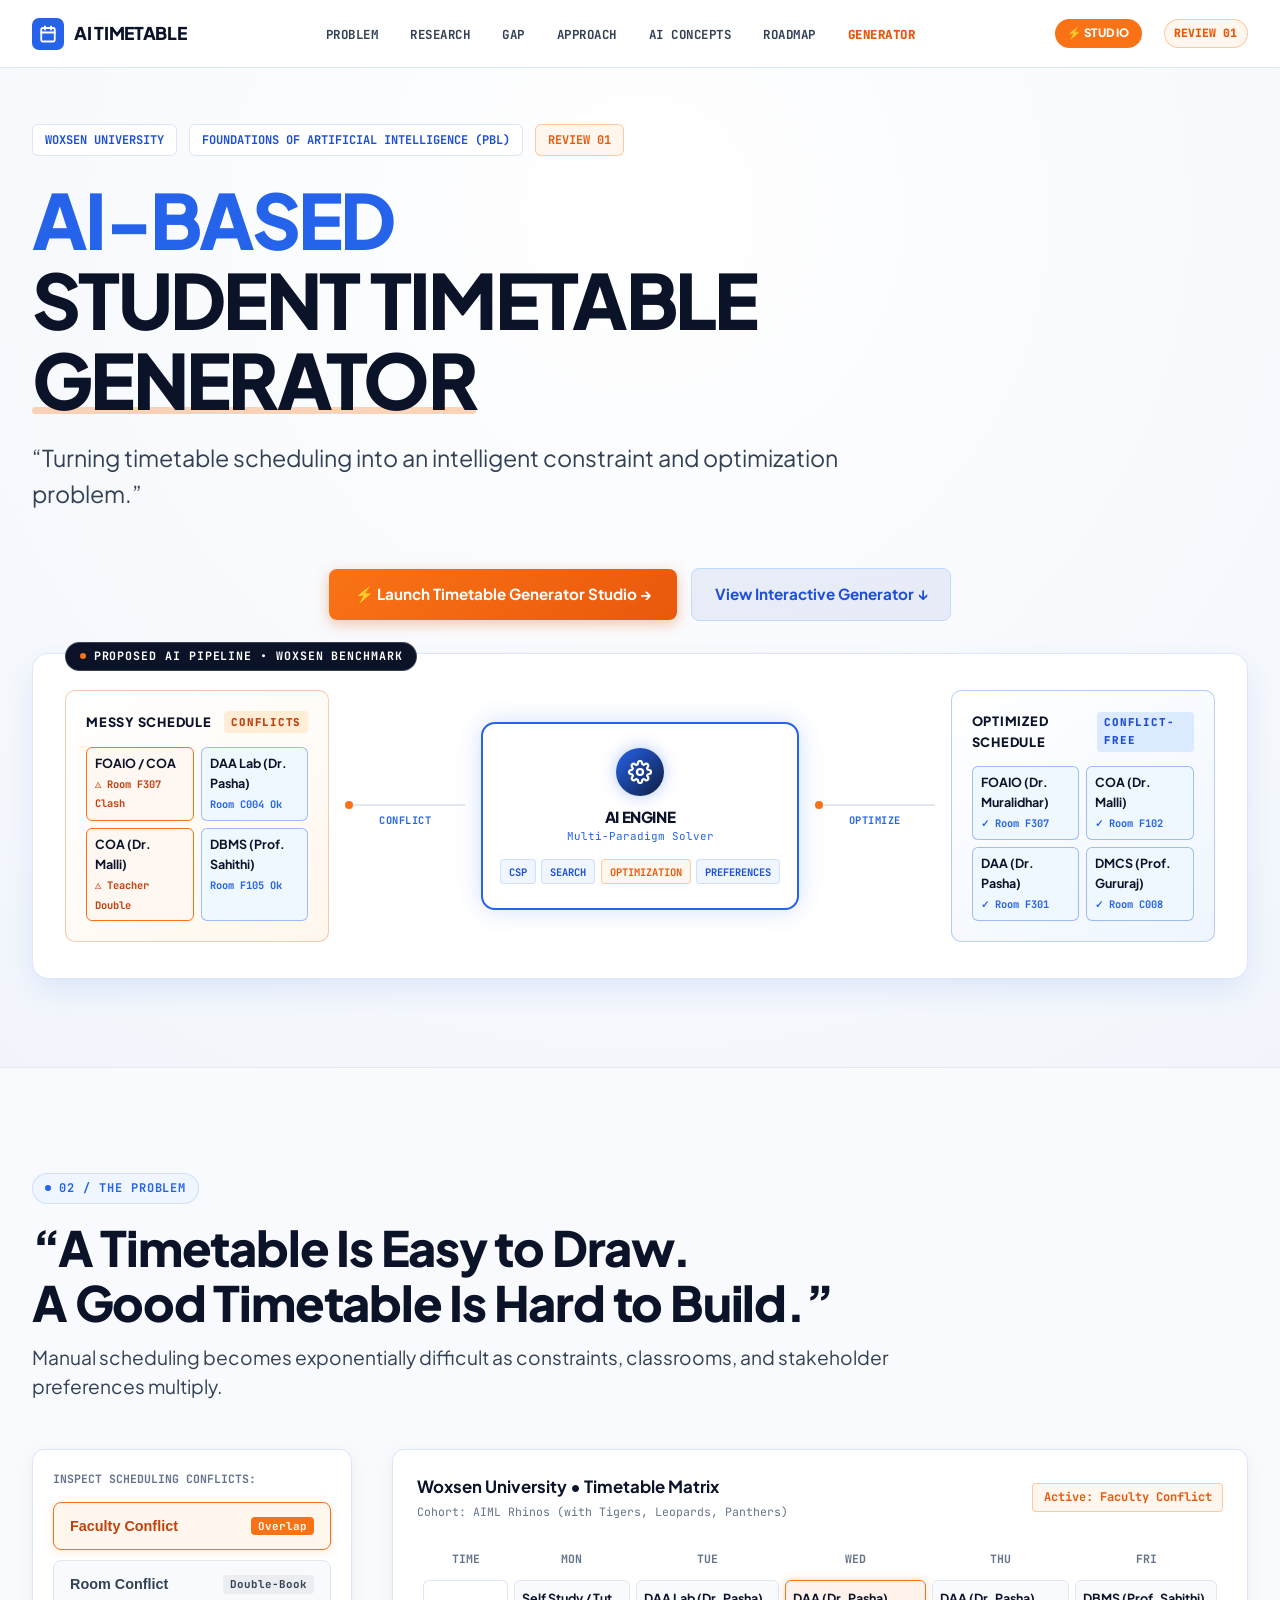
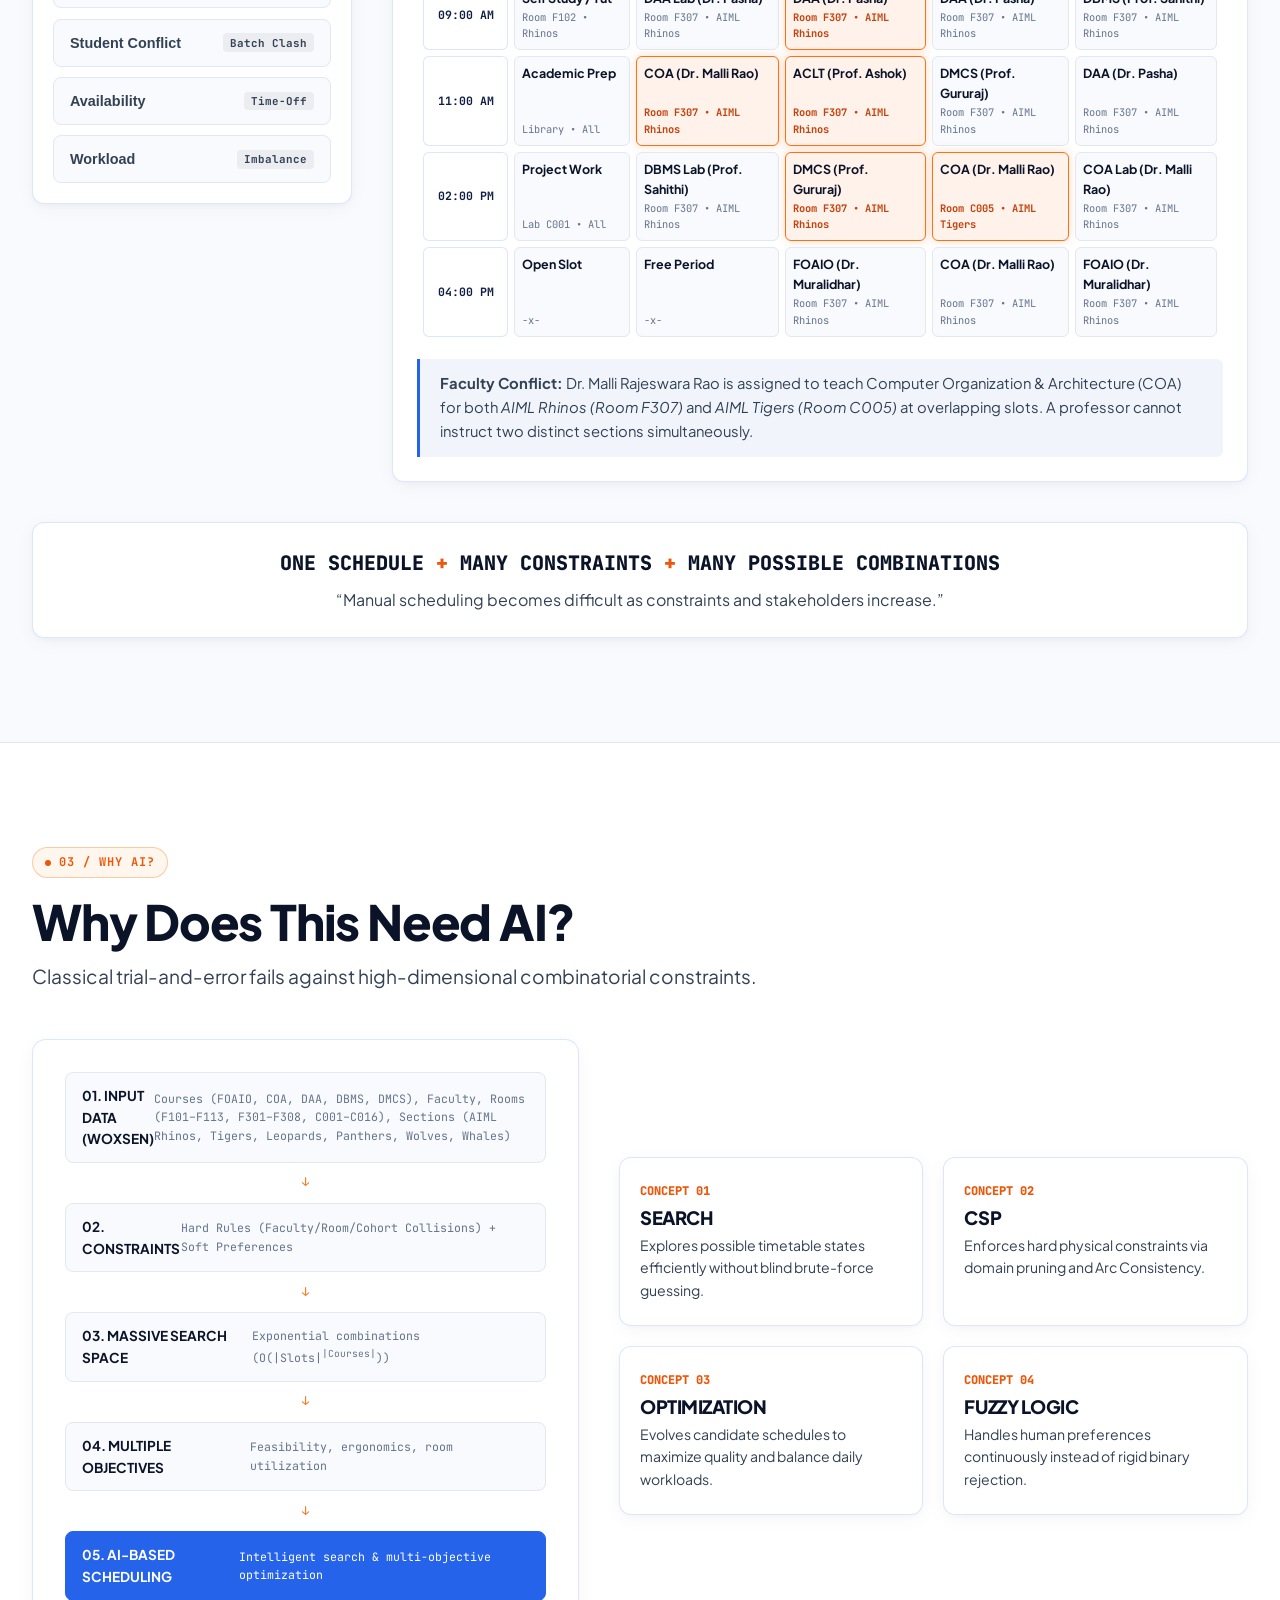
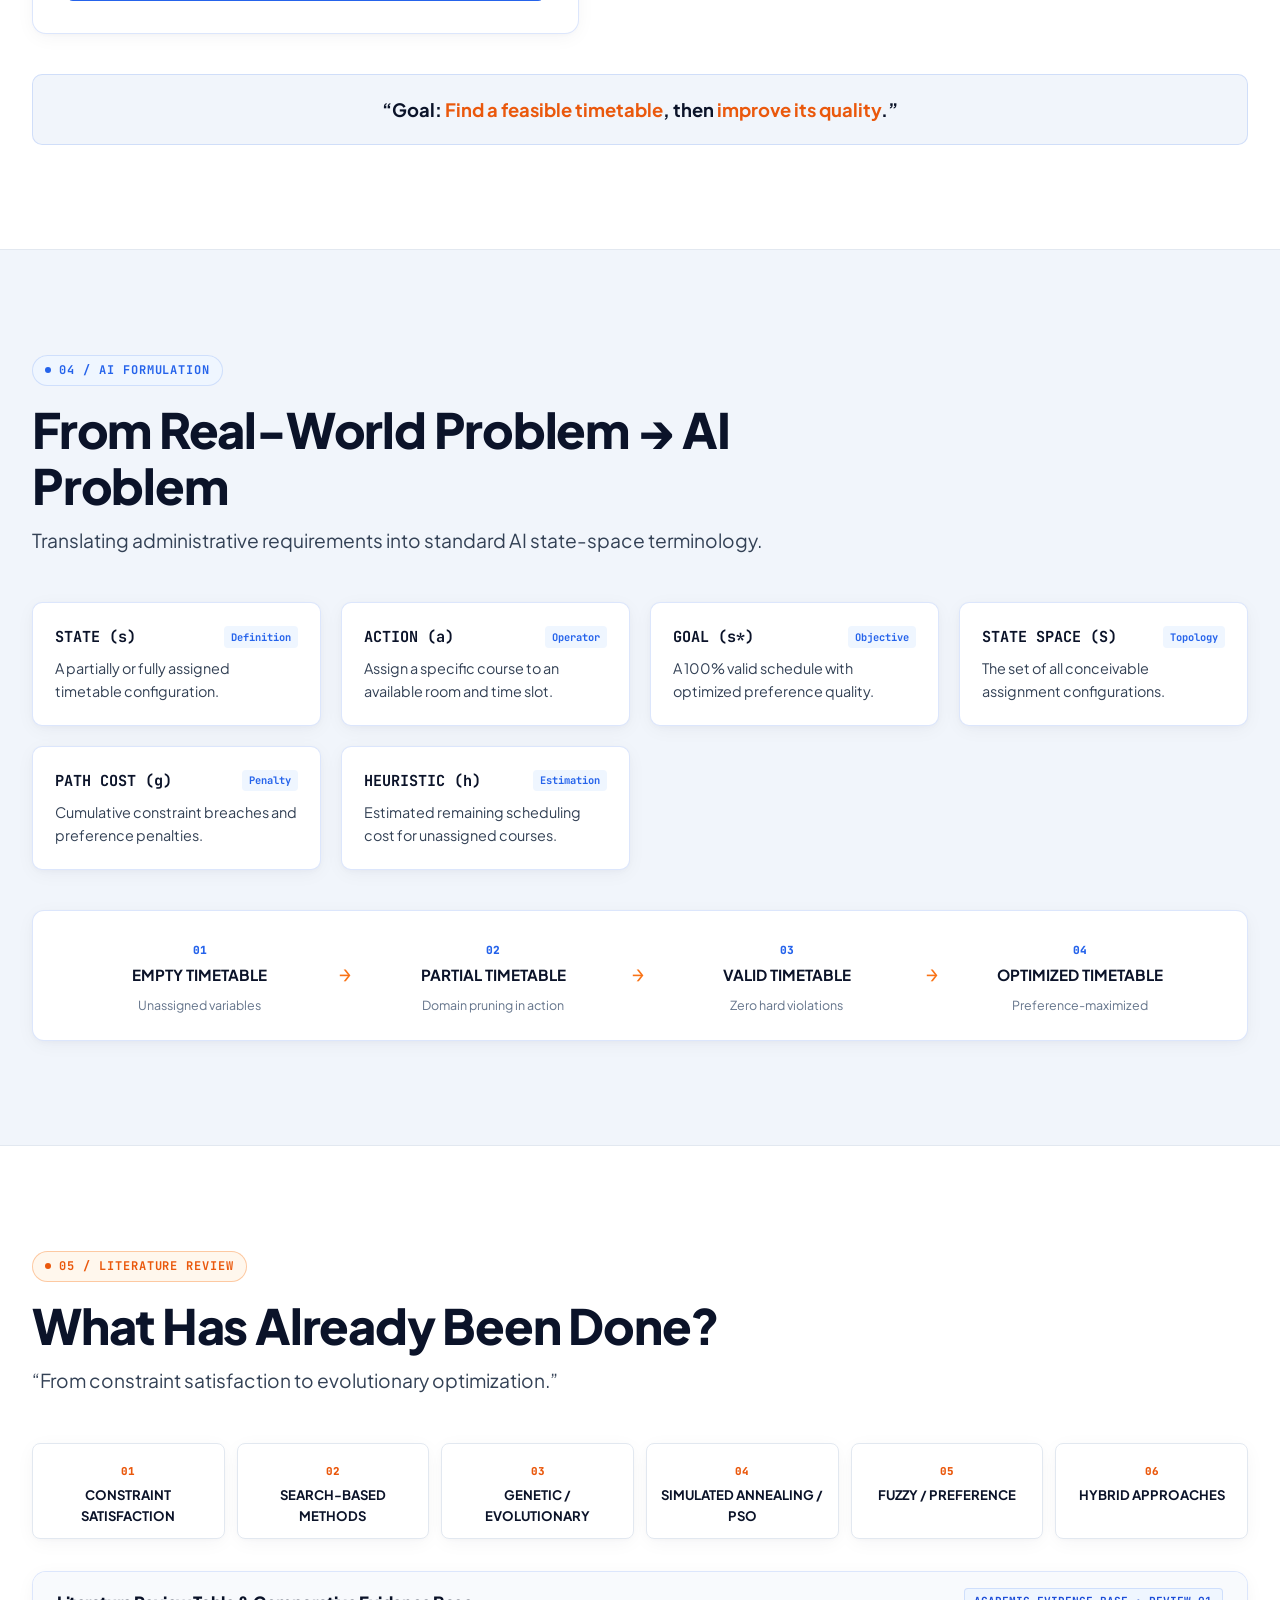
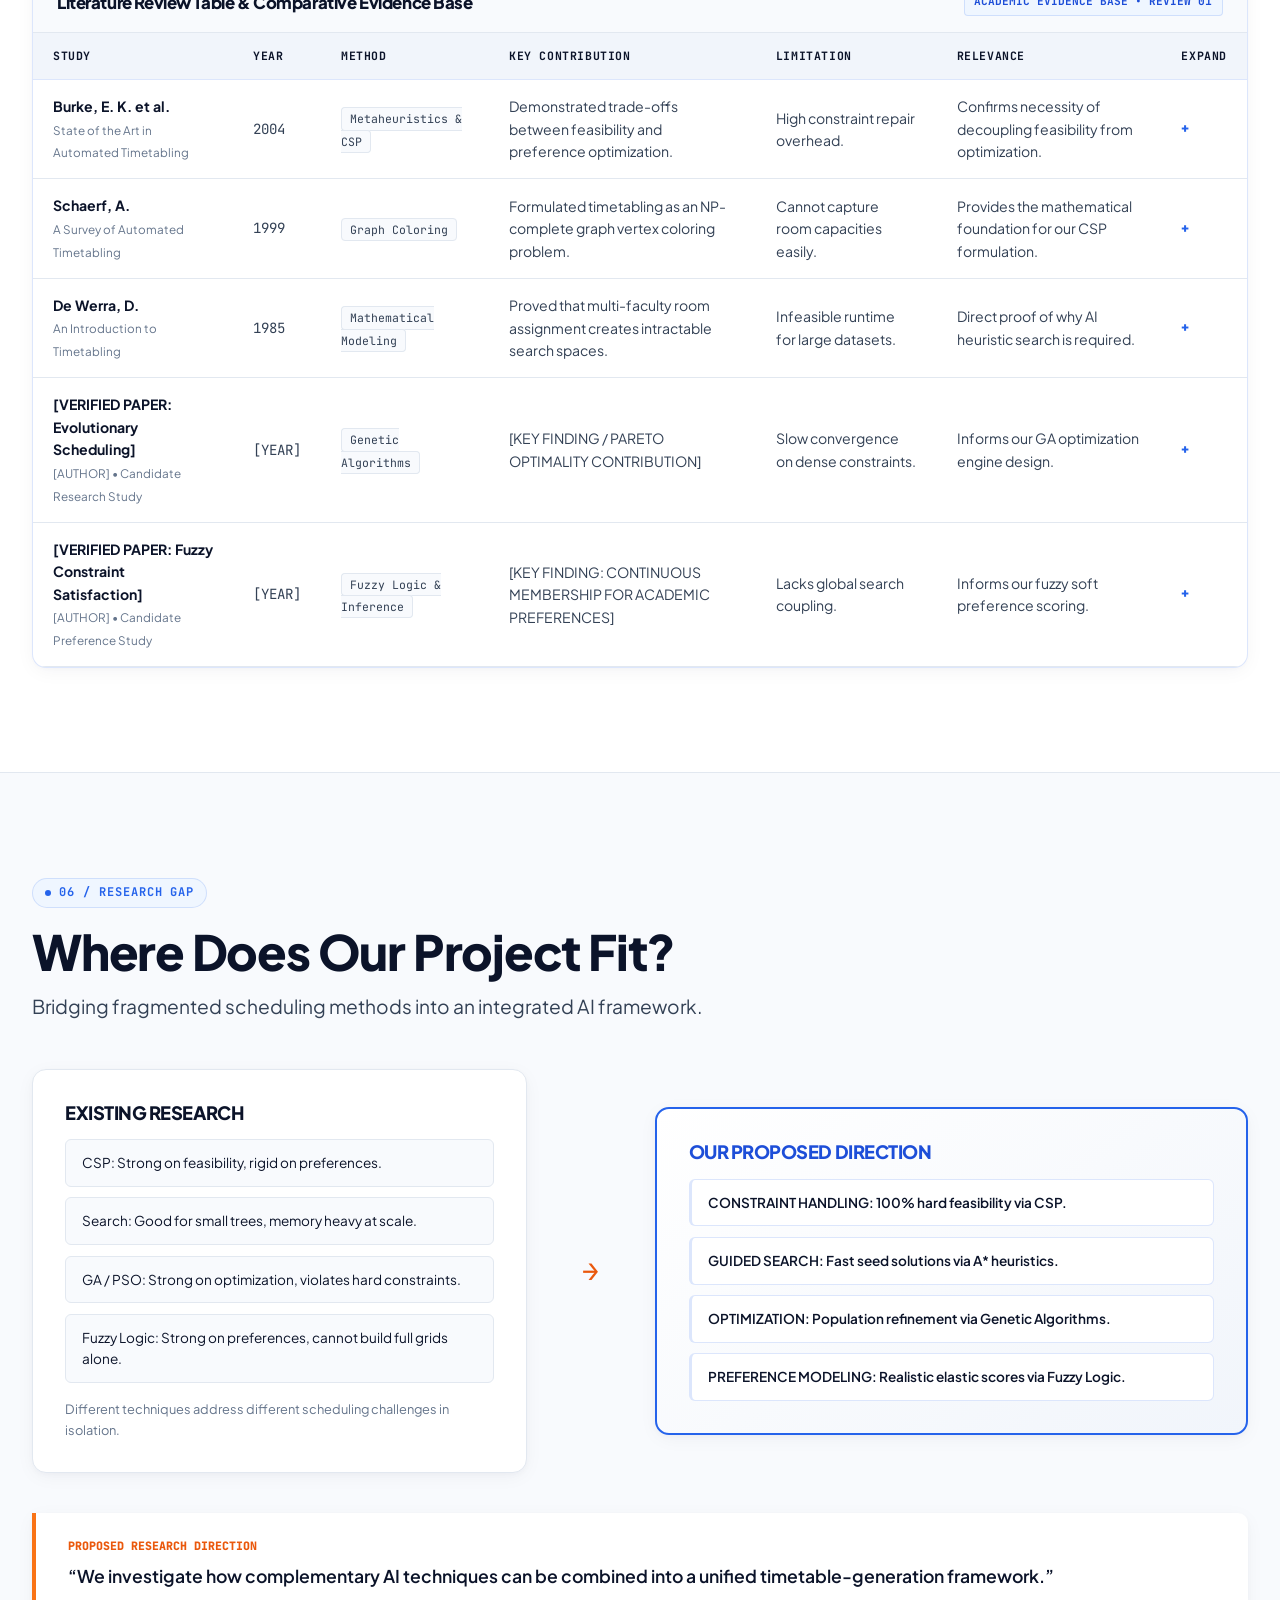
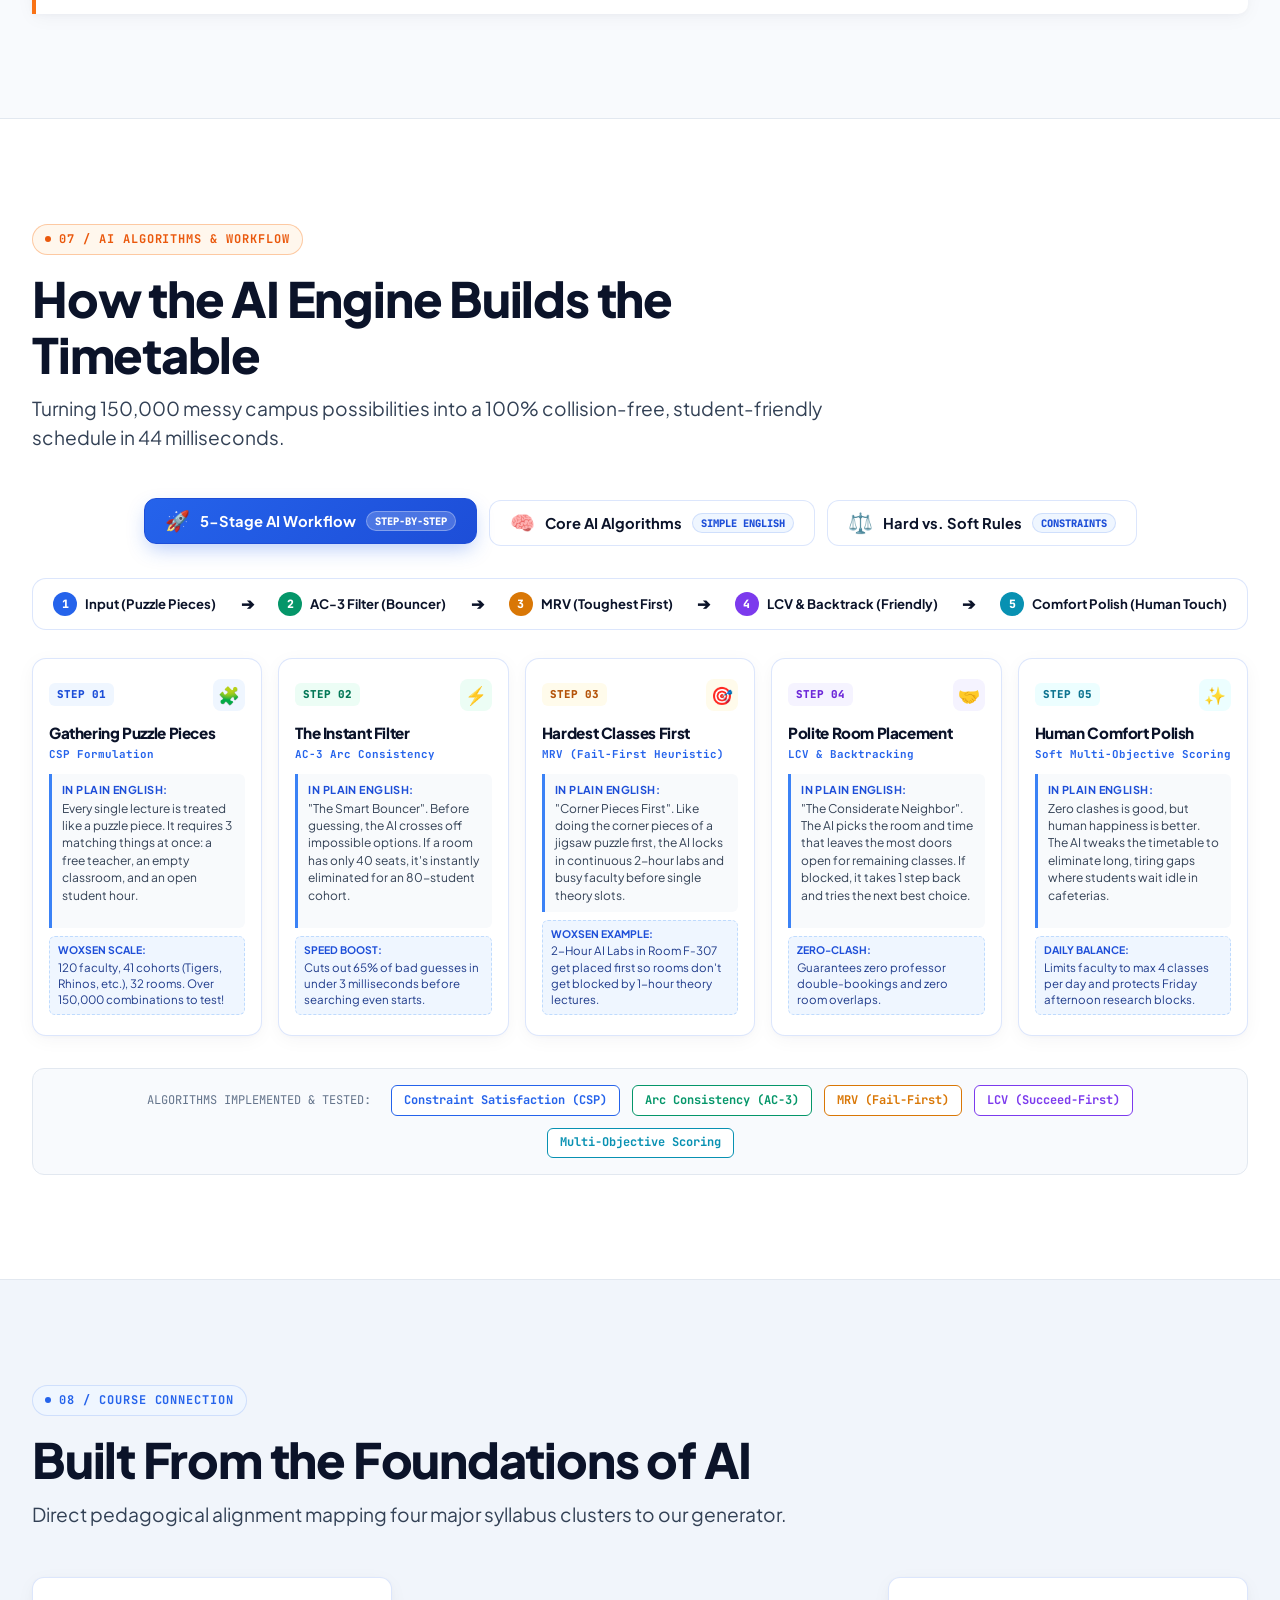
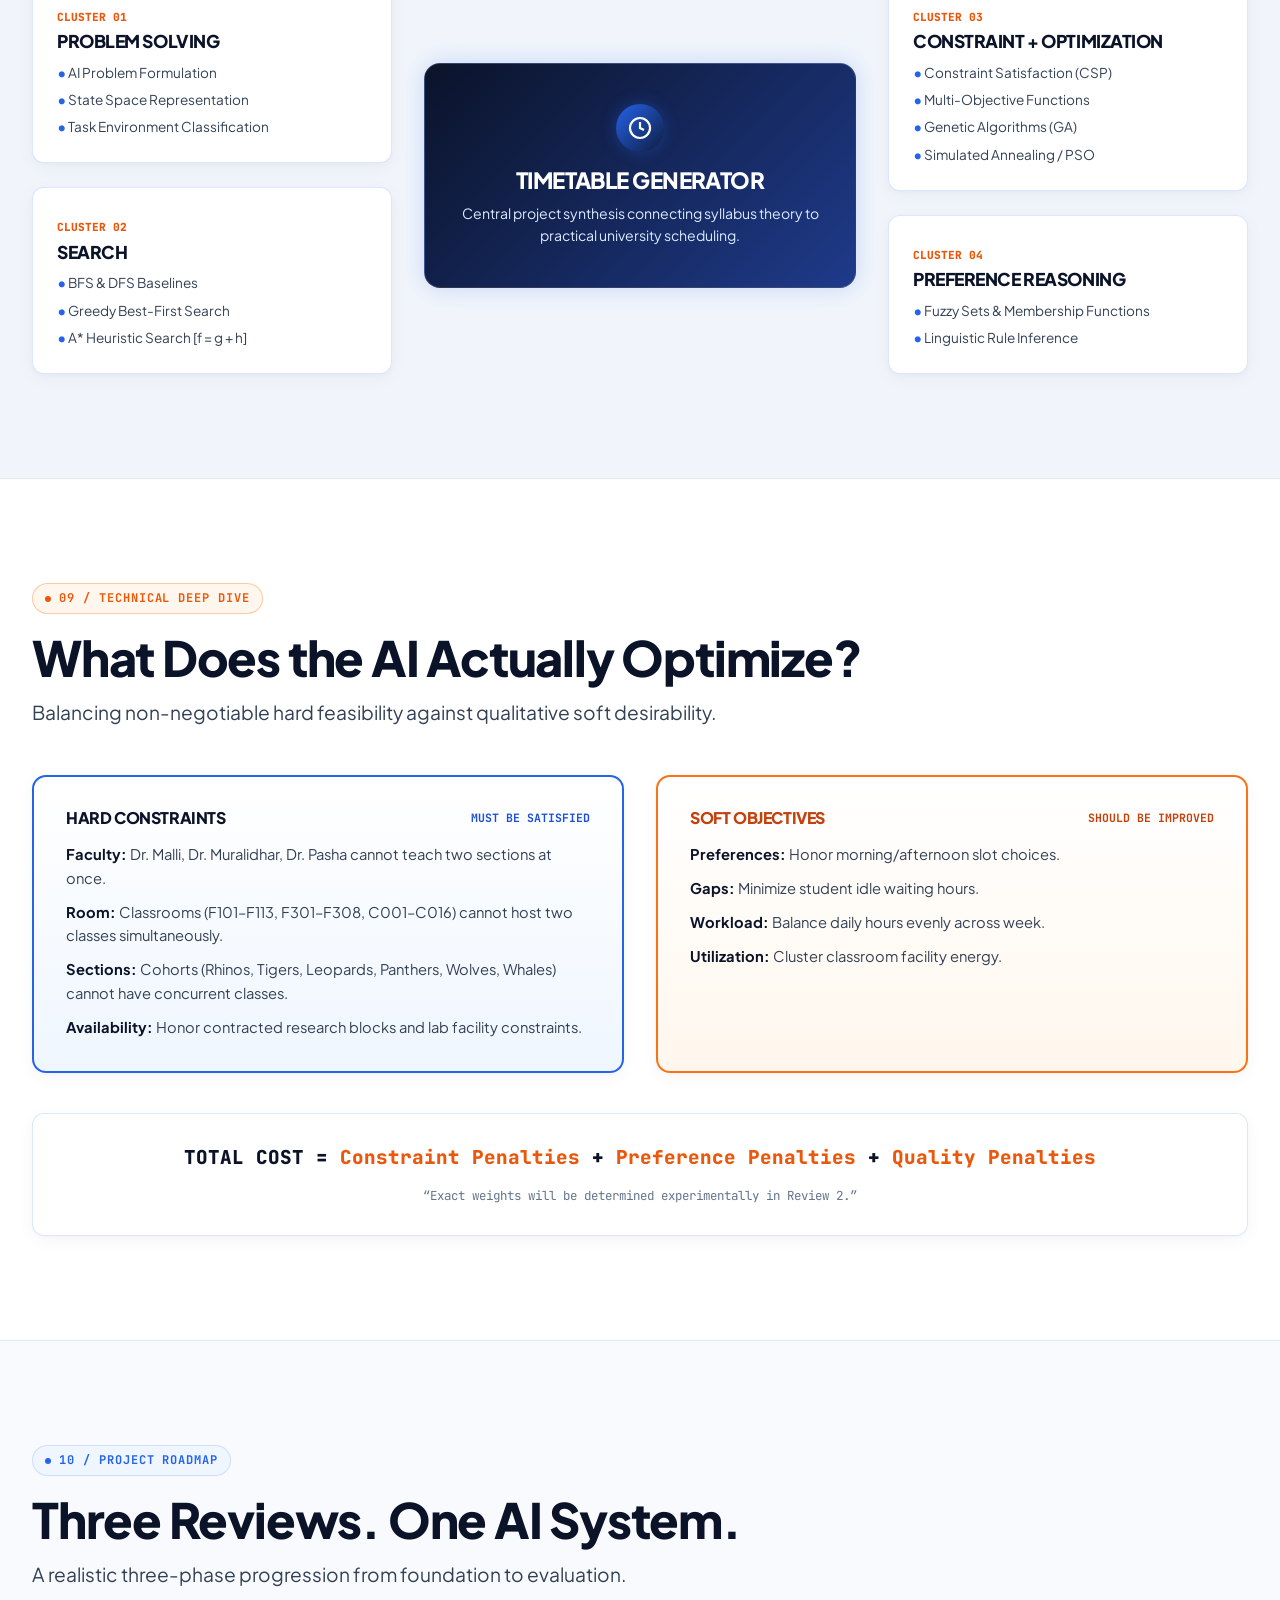
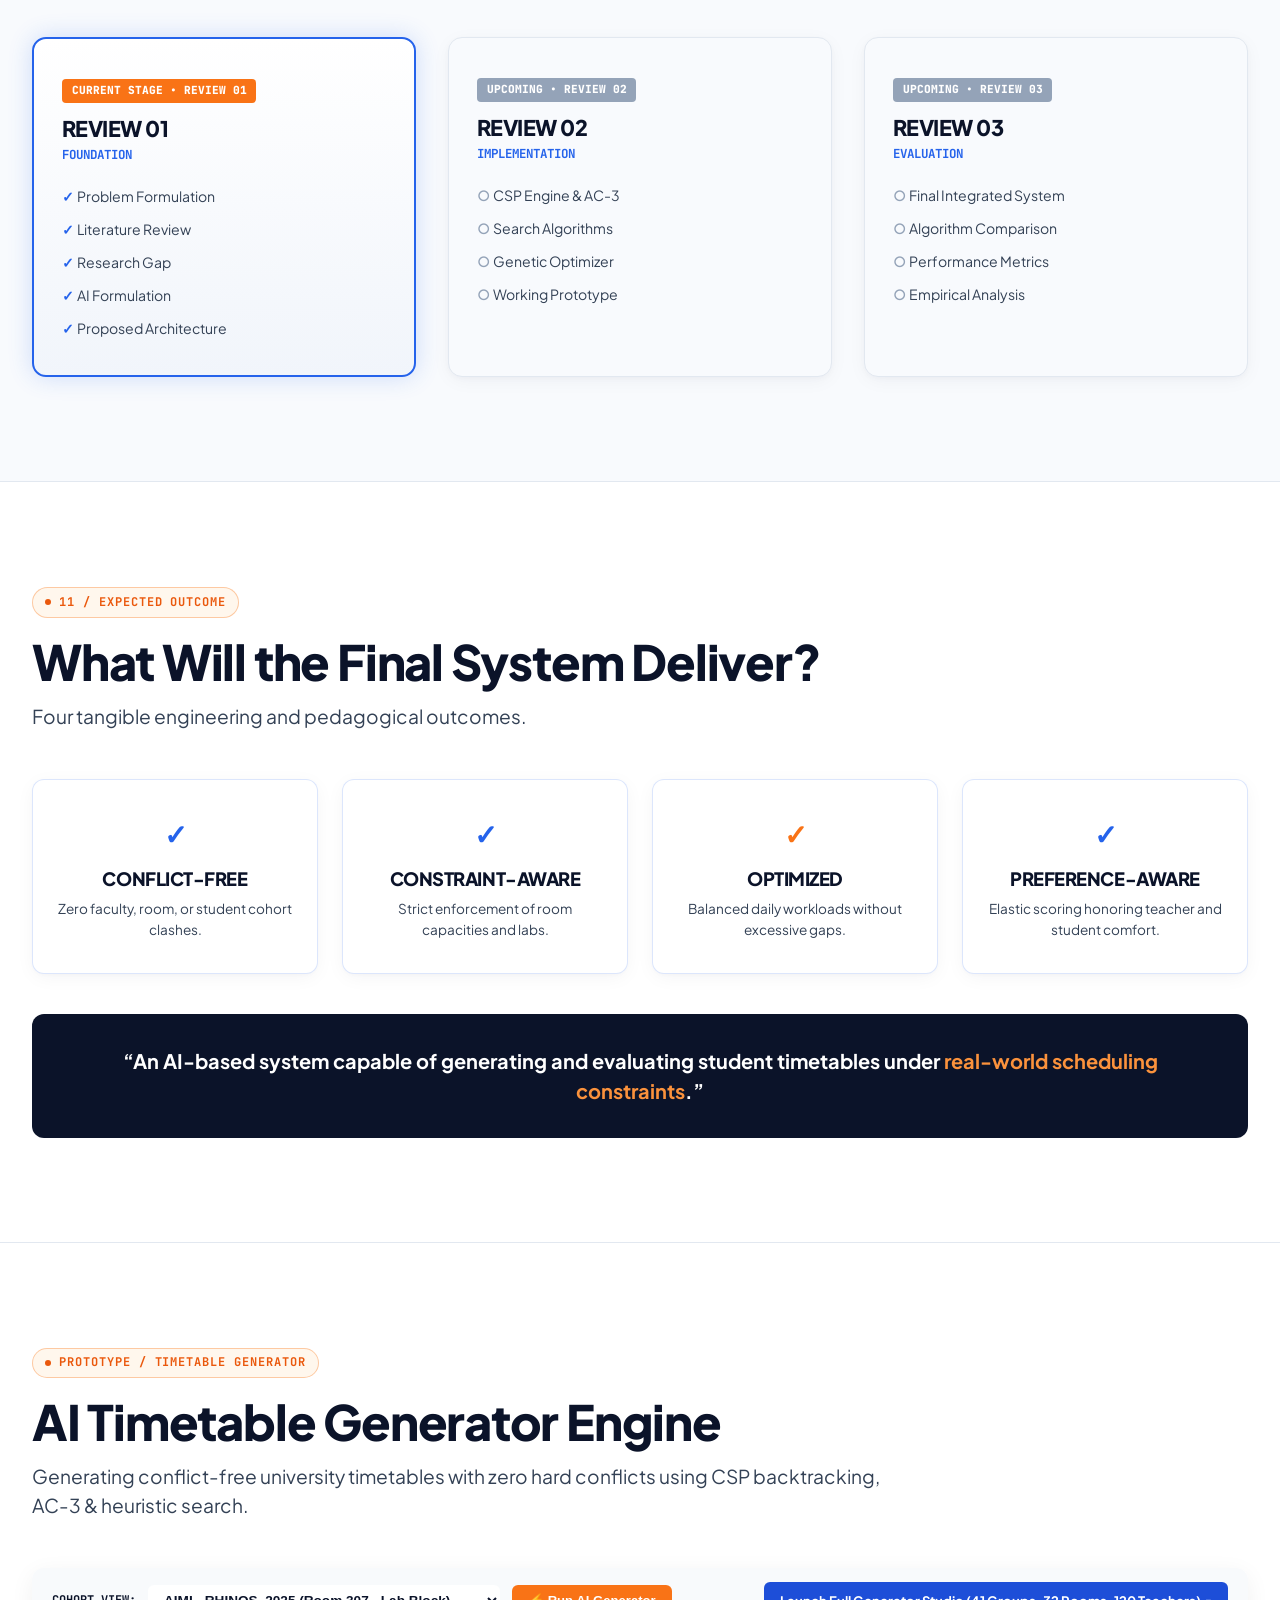
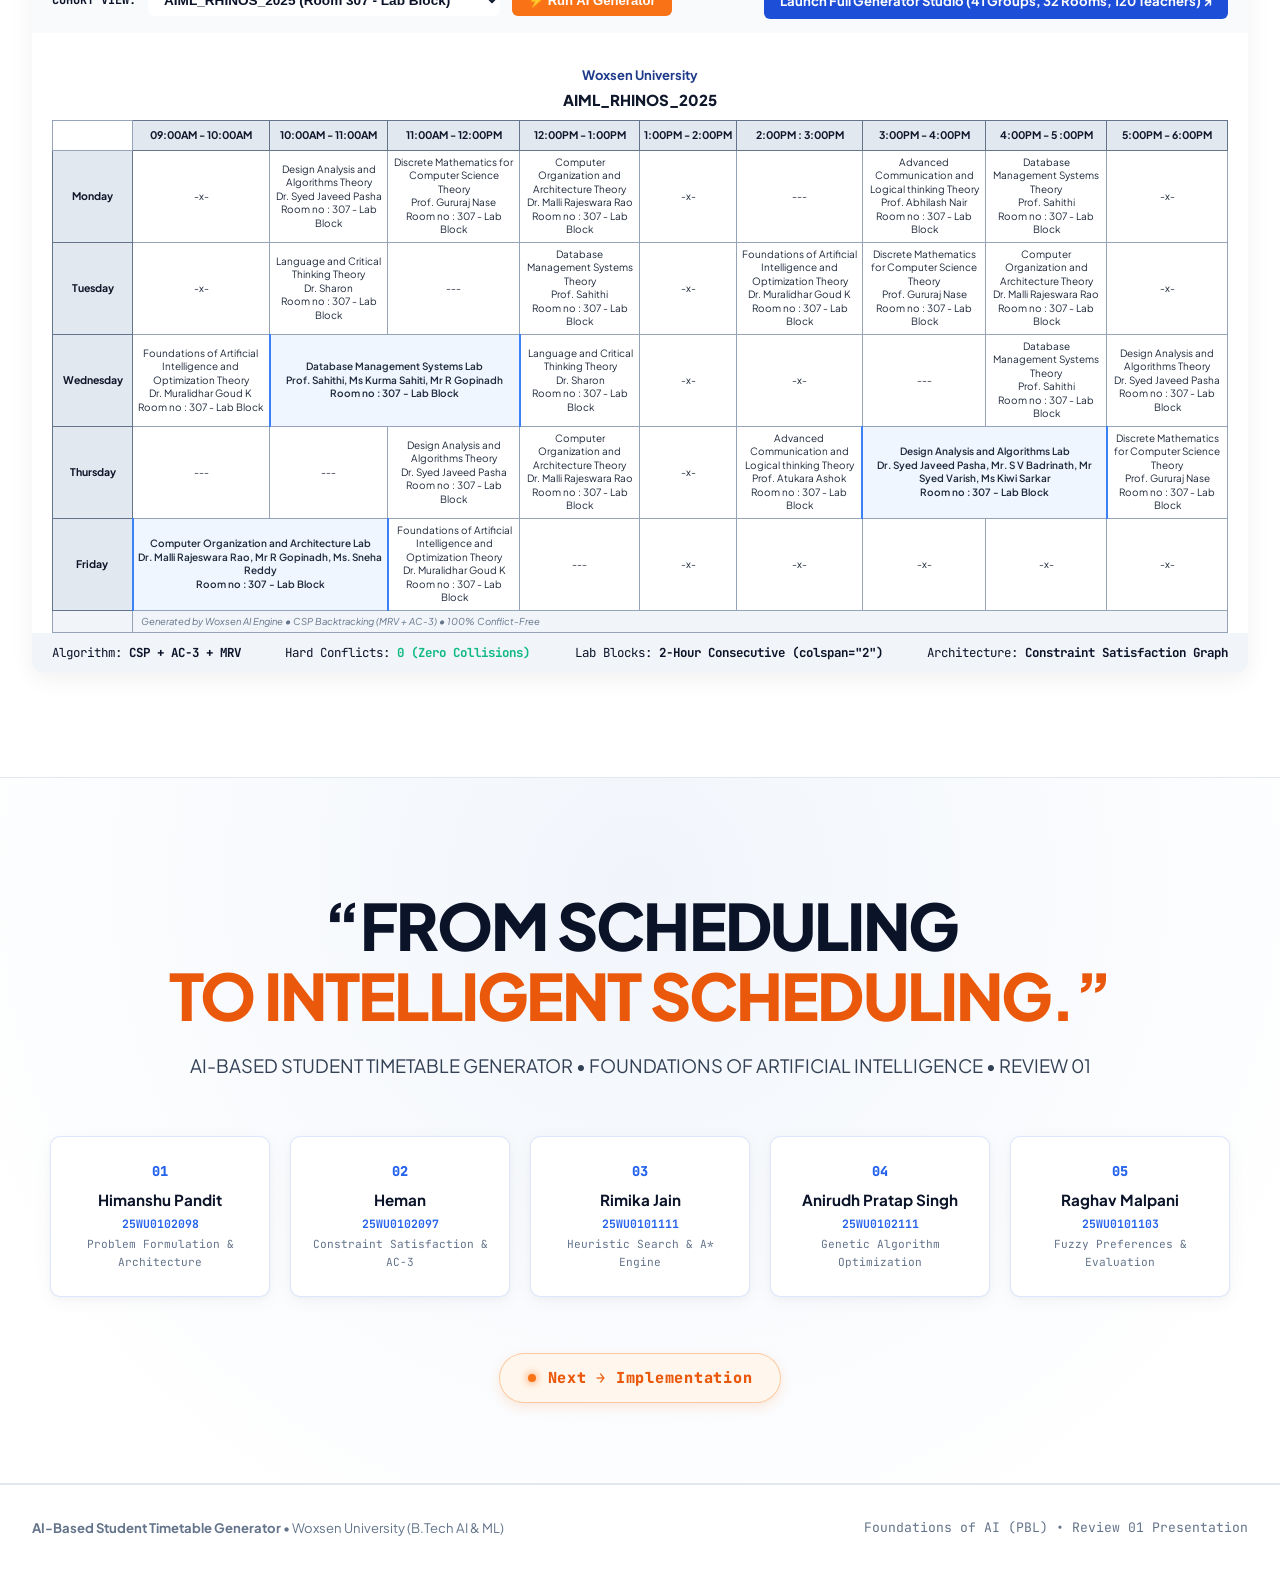
==== index.html @ e74f4f44 "Initial commit: AI-Based University Timetable Generator Studio and Final Project Report" ====
<!DOCTYPE html>
<html lang="en">
<head>
  <meta charset="UTF-8">
  <meta name="viewport" content="width=device-width, initial-scale=1.0">
  <title>AI-Based Student Timetable Generator | Foundations of AI (Review 1)</title>
  <meta name="description" content="A refined 12-screen interactive academic pitch for Foundations of Artificial Intelligence Project Based Learning: AI-Based Student Timetable Generator (Review 1).">

  <!-- Google Fonts: Plus Jakarta Sans & JetBrains Mono -->
  <link rel="preconnect" href="https://fonts.googleapis.com">
  <link rel="preconnect" href="https://fonts.gstatic.com" crossorigin>
  <link href="https://fonts.googleapis.com/css2?family=JetBrains+Mono:wght@400;600;700;800&family=Plus+Jakarta+Sans:wght@400;500;600;700;800;900&display=swap" rel="stylesheet">

  <link rel="stylesheet" href="style.css">
</head>
<body>

  <!-- ==========================================================================
       MINIMAL STICKY NAVIGATION
       ========================================================================== -->
  <header class="sticky-navbar" id="top-navbar">
    <div class="nav-wrap">
      <a href="#hero" class="nav-brand" aria-label="AI Timetable Pitch Home">
        <div class="brand-icon-box">
          <svg width="18" height="18" viewBox="0 0 24 24" fill="none" stroke="currentColor" stroke-width="2.4" stroke-linecap="round" stroke-linejoin="round">
            <rect x="3" y="4" width="18" height="18" rx="2" ry="2"></rect>
            <line x1="16" y1="2" x2="16" y2="6"></line>
            <line x1="8" y1="2" x2="8" y2="6"></line>
            <line x1="3" y1="10" x2="21" y2="10"></line>
          </svg>
        </div>
        <span>AI TIMETABLE</span>
      </a>

      <nav aria-label="Pitch Navigation">
        <ul class="nav-items" id="nav-items-list">
          <li><a href="#problem" class="nav-item-link">PROBLEM</a></li>
          <li><a href="#research" class="nav-item-link">RESEARCH</a></li>
          <li><a href="#gap" class="nav-item-link">GAP</a></li>
          <li><a href="#approach" class="nav-item-link">APPROACH</a></li>
          <li><a href="#course" class="nav-item-link">AI CONCEPTS</a></li>
          <li><a href="#roadmap" class="nav-item-link">ROADMAP</a></li>
          <li><a href="#live-generator" class="nav-item-link highlight-nav">GENERATOR</a></li>
        </ul>
      </nav>

      <div style="display: flex; align-items: center; gap: 10px;">
        <a href="generator.html" class="nav-generator-pill">⚡ STUDIO</a>
        <span class="review-badge-pill">REVIEW 01</span>
      </div>
    </div>
    <!-- Thin Scroll Progress Line -->
    <div class="scroll-progress-line" id="scroll-progress" role="progressbar" aria-valuenow="0" aria-valuemin="0" aria-valuemax="100"></div>
  </header>

  <!-- ==========================================================================
       SCREEN 01 — HERO (VISUAL PIPELINE OPENING)
       ========================================================================== -->
  <section class="pitch-screen hero-screen" id="hero">
    <div class="container">
      <div class="hero-meta-strip">
        <span class="meta-chip">WOXSEN UNIVERSITY</span>
        <span class="meta-chip">FOUNDATIONS OF ARTIFICIAL INTELLIGENCE (PBL)</span>
        <span class="meta-chip chip-orange">REVIEW 01</span>
      </div>

      <h1 class="hero-title">
        <span class="blue-part">AI-BASED</span><br>
        <span class="dark-part">STUDENT TIMETABLE</span><br>
        <span class="orange-part">GENERATOR</span>
      </h1>

      <p class="hero-sub">
        “Turning timetable scheduling into an intelligent constraint and optimization problem.”
      </p>

      <div class="hero-actions-row">
        <a href="generator.html" class="btn-hero-primary">
          ⚡ Launch Timetable Generator Studio →
        </a>
        <a href="#live-generator" class="btn-hero-secondary">
          View Interactive Generator ↓
        </a>
      </div>

      <!-- Visual Timetable Transformation Pipeline -->
      <div class="hero-transform-card">
        <div class="stage-badge-label">
          <span class="glow-dot"></span> PROPOSED AI PIPELINE • WOXSEN BENCHMARK
        </div>

        <div class="pipeline-flex-layout">
          <!-- Left: Messy Schedule -->
          <div class="mini-schedule-box messy">
            <div class="box-header-title">
              <span>MESSY SCHEDULE</span>
              <span class="box-state-tag">CONFLICTS</span>
            </div>
            <div class="grid-slots-3x2">
              <div class="slot-tile conflict-tile">
                <strong>FOAIO / COA</strong>
                <span>⚠ Room F307 Clash</span>
              </div>
              <div class="slot-tile clean-tile">
                <strong>DAA Lab (Dr. Pasha)</strong>
                <span>Room C004 Ok</span>
              </div>
              <div class="slot-tile conflict-tile">
                <strong>COA (Dr. Malli)</strong>
                <span>⚠ Teacher Double</span>
              </div>
              <div class="slot-tile clean-tile">
                <strong>DBMS (Prof. Sahithi)</strong>
                <span>Room F105 Ok</span>
              </div>
            </div>
          </div>

          <!-- Connector 1 -->
          <div class="pipe-flow-bridge">
            <div class="pipe-track">
              <div class="pipe-pulse-particle"></div>
            </div>
            <span>CONFLICT</span>
          </div>

          <!-- Center: AI Intelligence Node -->
          <div class="center-ai-core">
            <div class="ai-core-icon">
              <svg width="24" height="24" viewBox="0 0 24 24" fill="none" stroke="currentColor" stroke-width="2.2">
                <circle cx="12" cy="12" r="3"></circle>
                <path d="M19.4 15a1.65 1.65 0 0 0 .33 1.82l.06.06a2 2 0 0 1 0 2.83 2 2 0 0 1-2.83 0l-.06-.06a1.65 1.65 0 0 0-1.82-.33 1.65 1.65 0 0 0-1 1.51V21a2 2 0 0 1-2 2 2 2 0 0 1-2-2v-.09A1.65 1.65 0 0 0 9 19.4a1.65 1.65 0 0 0-1.82.33l-.06.06a2 2 0 0 1-2.83 0 2 2 0 0 1 0-2.83l.06-.06a1.65 1.65 0 0 0 .33-1.82 1.65 1.65 0 0 0-1.51-1H3a2 2 0 0 1-2-2 2 2 0 0 1 2-2h.09A1.65 1.65 0 0 0 4.6 9a1.65 1.65 0 0 0-.33-1.82l-.06-.06a2 2 0 0 1 0-2.83 2 2 0 0 1 2.83 0l.06.06a1.65 1.65 0 0 0 1.82.33H9a1.65 1.65 0 0 0 1-1.51V3a2 2 0 0 1 2-2 2 2 0 0 1 2 2v.09a1.65 1.65 0 0 0 1 1.51 1.65 1.65 0 0 0 1.82-.33l.06-.06a2 2 0 0 1 2.83 0 2 2 0 0 1 0 2.83l-.06.06a1.65 1.65 0 0 0-.33 1.82V9a1.65 1.65 0 0 0 1.51 1H21a2 2 0 0 1 2 2 2 2 0 0 1-2 2h-.09a1.65 1.65 0 0 0-1.51 1z"></path>
              </svg>
            </div>
            <h3 class="ai-core-title">AI ENGINE</h3>
            <div class="ai-core-sub">Multi-Paradigm Solver</div>
            <div class="ai-core-badges">
              <span>CSP</span>
              <span>SEARCH</span>
              <span class="active-node">OPTIMIZATION</span>
              <span>PREFERENCES</span>
            </div>
          </div>

          <!-- Connector 2 -->
          <div class="pipe-flow-bridge">
            <div class="pipe-track">
              <div class="pipe-pulse-particle"></div>
            </div>
            <span>OPTIMIZE</span>
          </div>

          <!-- Right: Clean Optimized Schedule -->
          <div class="mini-schedule-box clean">
            <div class="box-header-title">
              <span>OPTIMIZED SCHEDULE</span>
              <span class="box-state-tag">CONFLICT-FREE</span>
            </div>
            <div class="grid-slots-3x2">
              <div class="slot-tile clean-tile">
                <strong>FOAIO (Dr. Muralidhar)</strong>
                <span>✓ Room F307</span>
              </div>
              <div class="slot-tile clean-tile">
                <strong>COA (Dr. Malli)</strong>
                <span>✓ Room F102</span>
              </div>
              <div class="slot-tile clean-tile">
                <strong>DAA (Dr. Pasha)</strong>
                <span>✓ Room F301</span>
              </div>
              <div class="slot-tile clean-tile">
                <strong>DMCS (Prof. Gururaj)</strong>
                <span>✓ Room C008</span>
              </div>
            </div>
          </div>
        </div>
      </div>
    </div>
  </section>

  <!-- ==========================================================================
       SCREEN 02 — THE PROBLEM (5 REPRESENTATIVE HIGHLIGHTS)
       ========================================================================== -->
  <section class="pitch-screen tinted" id="problem">
    <div class="container">
      <div class="pitch-header">
        <div class="pitch-tag"><span class="dot"></span> 02 / THE PROBLEM</div>
        <h2 class="pitch-title">“A Timetable Is Easy to Draw.<br>A Good Timetable Is Hard to Build.”</h2>
        <p class="pitch-subtitle">
          Manual scheduling becomes exponentially difficult as constraints, classrooms, and stakeholder preferences multiply.
        </p>
      </div>

      <div class="problem-grid-layout">
        <!-- 5 Conflict Selectors -->
        <div class="conflict-picker-col">
          <div class="mono" style="font-size: 0.72rem; color: var(--text-muted); font-weight: 700; margin-bottom: 0.85rem; text-transform: uppercase;">
            Inspect Scheduling Conflicts:
          </div>
          <button class="conflict-nav-btn active" data-clash="faculty">
            <span>Faculty Conflict</span>
            <span class="pill">Overlap</span>
          </button>
          <button class="conflict-nav-btn" data-clash="room">
            <span>Room Conflict</span>
            <span class="pill">Double-Book</span>
          </button>
          <button class="conflict-nav-btn" data-clash="student">
            <span>Student Conflict</span>
            <span class="pill">Batch Clash</span>
          </button>
          <button class="conflict-nav-btn" data-clash="availability">
            <span>Availability</span>
            <span class="pill">Time-Off</span>
          </button>
          <button class="conflict-nav-btn" data-clash="workload">
            <span>Workload</span>
            <span class="pill">Imbalance</span>
          </button>
        </div>

        <!-- Timetable Grid Visualizer -->
        <div class="problem-matrix-card">
          <div class="problem-matrix-header">
            <div>
              <span class="matrix-title-text">Woxsen University • Timetable Matrix</span>
              <span class="mono" style="font-size: 0.72rem; color: var(--text-muted); display: block; margin-top: 2px;">Cohort: AIML Rhinos (with Tigers, Leopards, Panthers)</span>
            </div>
            <span class="conflict-indicator-callout" id="clash-indicator">Active: Faculty Conflict</span>
          </div>

          <div class="table-responsive-wrapper">
            <table class="schedule-matrix-table">
              <thead>
                <tr>
                  <th>TIME</th>
                  <th>MON</th>
                  <th>TUE</th>
                  <th>WED</th>
                  <th>THU</th>
                  <th>FRI</th>
                </tr>
              </thead>
              <tbody>
                <tr>
                  <td class="time-col">09:00 AM</td>
                  <td id="td-mon-1">
                    <div class="td-inner">
                      <span class="td-course">Self Study / Tut</span>
                      <span class="td-meta">Room F102 • Rhinos</span>
                    </div>
                  </td>
                  <td id="td-tue-1">
                    <div class="td-inner">
                      <span class="td-course">DAA Lab (Dr. Pasha)</span>
                      <span class="td-meta">Room F307 • AIML Rhinos</span>
                    </div>
                  </td>
                  <td id="td-wed-1" class="matrix-clash">
                    <div class="td-inner">
                      <span class="td-course">DAA (Dr. Pasha)</span>
                      <span class="td-meta">Room F307 • AIML Rhinos</span>
                    </div>
                  </td>
                  <td id="td-thu-1">
                    <div class="td-inner">
                      <span class="td-course">DAA (Dr. Pasha)</span>
                      <span class="td-meta">Room F307 • AIML Rhinos</span>
                    </div>
                  </td>
                  <td id="td-fri-1">
                    <div class="td-inner">
                      <span class="td-course">DBMS (Prof. Sahithi)</span>
                      <span class="td-meta">Room F307 • AIML Rhinos</span>
                    </div>
                  </td>
                </tr>
                <tr>
                  <td class="time-col">11:00 AM</td>
                  <td id="td-mon-2">
                    <div class="td-inner">
                      <span class="td-course">Academic Prep</span>
                      <span class="td-meta">Library • All</span>
                    </div>
                  </td>
                  <td id="td-tue-2" class="matrix-clash">
                    <div class="td-inner">
                      <span class="td-course">COA (Dr. Malli Rao)</span>
                      <span class="td-meta">Room F307 • AIML Rhinos</span>
                    </div>
                  </td>
                  <td id="td-wed-2" class="matrix-clash">
                    <div class="td-inner">
                      <span class="td-course">ACLT (Prof. Ashok)</span>
                      <span class="td-meta">Room F307 • AIML Rhinos</span>
                    </div>
                  </td>
                  <td id="td-thu-2">
                    <div class="td-inner">
                      <span class="td-course">DMCS (Prof. Gururaj)</span>
                      <span class="td-meta">Room F307 • AIML Rhinos</span>
                    </div>
                  </td>
                  <td id="td-fri-2">
                    <div class="td-inner">
                      <span class="td-course">DAA (Dr. Pasha)</span>
                      <span class="td-meta">Room F307 • AIML Rhinos</span>
                    </div>
                  </td>
                </tr>
                <tr>
                  <td class="time-col">02:00 PM</td>
                  <td id="td-mon-3">
                    <div class="td-inner">
                      <span class="td-course">Project Work</span>
                      <span class="td-meta">Lab C001 • All</span>
                    </div>
                  </td>
                  <td id="td-tue-3">
                    <div class="td-inner">
                      <span class="td-course">DBMS Lab (Prof. Sahithi)</span>
                      <span class="td-meta">Room F307 • AIML Rhinos</span>
                    </div>
                  </td>
                  <td id="td-wed-3" class="matrix-clash">
                    <div class="td-inner">
                      <span class="td-course">DMCS (Prof. Gururaj)</span>
                      <span class="td-meta">Room F307 • AIML Rhinos</span>
                    </div>
                  </td>
                  <td id="td-thu-3" class="matrix-clash">
                    <div class="td-inner">
                      <span class="td-course">COA (Dr. Malli Rao)</span>
                      <span class="td-meta">Room C005 • AIML Tigers</span>
                    </div>
                  </td>
                  <td id="td-fri-3">
                    <div class="td-inner">
                      <span class="td-course">COA Lab (Dr. Malli Rao)</span>
                      <span class="td-meta">Room F307 • AIML Rhinos</span>
                    </div>
                  </td>
                </tr>
                <tr>
                  <td class="time-col">04:00 PM</td>
                  <td id="td-mon-4">
                    <div class="td-inner">
                      <span class="td-course">Open Slot</span>
                      <span class="td-meta">-x-</span>
                    </div>
                  </td>
                  <td id="td-tue-4">
                    <div class="td-inner">
                      <span class="td-course">Free Period</span>
                      <span class="td-meta">-x-</span>
                    </div>
                  </td>
                  <td id="td-wed-4">
                    <div class="td-inner">
                      <span class="td-course">FOAIO (Dr. Muralidhar)</span>
                      <span class="td-meta">Room F307 • AIML Rhinos</span>
                    </div>
                  </td>
                  <td id="td-thu-4">
                    <div class="td-inner">
                      <span class="td-course">COA (Dr. Malli Rao)</span>
                      <span class="td-meta">Room F307 • AIML Rhinos</span>
                    </div>
                  </td>
                  <td id="td-fri-4">
                    <div class="td-inner">
                      <span class="td-course">FOAIO (Dr. Muralidhar)</span>
                      <span class="td-meta">Room F307 • AIML Rhinos</span>
                    </div>
                  </td>
                </tr>
              </tbody>
            </table>
          </div>

          <div class="problem-callout-text" id="clash-explanation">
            <strong>Faculty Conflict:</strong> Dr. Malli Rajeswara Rao is assigned to teach Computer Organization &amp; Architecture (COA) for both <em>AIML Rhinos (Room F307)</em> and <em>AIML Tigers (Room C005)</em> at overlapping slots. A professor cannot instruct two distinct sections simultaneously.
          </div>
        </div>
      </div>

      <!-- Problem Summary Equation -->
      <div class="problem-equation-strip">
        <div class="equation-large">
          ONE SCHEDULE <span>+</span> MANY CONSTRAINTS <span>+</span> MANY POSSIBLE COMBINATIONS
        </div>
        <p>
          “Manual scheduling becomes difficult as constraints and stakeholders increase.”
        </p>
      </div>
    </div>
  </section>

  <!-- ==========================================================================
       SCREEN 03 — WHY AI? (PROGRESSION + 4 CONCISE CONCEPTS)
       ========================================================================== -->
  <section class="pitch-screen" id="why-ai">
    <div class="container">
      <div class="pitch-header">
        <div class="pitch-tag orange-tag"><span class="dot"></span> 03 / WHY AI?</div>
        <h2 class="pitch-title">Why Does This Need AI?</h2>
        <p class="pitch-subtitle">
          Classical trial-and-error fails against high-dimensional combinatorial constraints.
        </p>
      </div>

      <div class="why-ai-grid">
        <!-- Visual Progression Funnel -->
        <div class="funnel-vertical-box">
          <div class="funnel-step">
            <strong>01. INPUT DATA (WOXSEN)</strong>
            <span>Courses (FOAIO, COA, DAA, DBMS, DMCS), Faculty, Rooms (F101–F113, F301–F308, C001–C016), Sections (AIML Rhinos, Tigers, Leopards, Panthers, Wolves, Whales)</span>
          </div>
          <div class="funnel-arrow">↓</div>
          <div class="funnel-step">
            <strong>02. CONSTRAINTS</strong>
            <span>Hard Rules (Faculty/Room/Cohort Collisions) + Soft Preferences</span>
          </div>
          <div class="funnel-arrow">↓</div>
          <div class="funnel-step">
            <strong>03. MASSIVE SEARCH SPACE</strong>
            <span>Exponential combinations (O(|Slots|<sup>|Courses|</sup>))</span>
          </div>
          <div class="funnel-arrow">↓</div>
          <div class="funnel-step">
            <strong>04. MULTIPLE OBJECTIVES</strong>
            <span>Feasibility, ergonomics, room utilization</span>
          </div>
          <div class="funnel-arrow">↓</div>
          <div class="funnel-step highlight">
            <strong>05. AI-BASED SCHEDULING</strong>
            <span>Intelligent search &amp; multi-objective optimization</span>
          </div>
        </div>

        <!-- 4 Concise AI Concepts -->
        <div class="ai-four-pillars">
          <div class="pillar-box">
            <div class="pillar-code">CONCEPT 01</div>
            <h4>SEARCH</h4>
            <p>Explores possible timetable states efficiently without blind brute-force guessing.</p>
          </div>

          <div class="pillar-box">
            <div class="pillar-code">CONCEPT 02</div>
            <h4>CSP</h4>
            <p>Enforces hard physical constraints via domain pruning and Arc Consistency.</p>
          </div>

          <div class="pillar-box">
            <div class="pillar-code">CONCEPT 03</div>
            <h4>OPTIMIZATION</h4>
            <p>Evolves candidate schedules to maximize quality and balance daily workloads.</p>
          </div>

          <div class="pillar-box">
            <div class="pillar-code">CONCEPT 04</div>
            <h4>FUZZY LOGIC</h4>
            <p>Handles human preferences continuously instead of rigid binary rejection.</p>
          </div>
        </div>
      </div>

      <div class="why-ai-bottom-goal">
        “Goal: <span>Find a feasible timetable</span>, then <span>improve its quality</span>.”
      </div>
    </div>
  </section>

  <!-- ==========================================================================
       SCREEN 04 — FORMULATING THE AI PROBLEM (INTERACTIVE DIAGRAM)
       ========================================================================== -->
  <section class="pitch-screen tinted-blue" id="formulation">
    <div class="container">
      <div class="pitch-header">
        <div class="pitch-tag"><span class="dot"></span> 04 / AI FORMULATION</div>
        <h2 class="pitch-title">From Real-World Problem → AI Problem</h2>
        <p class="pitch-subtitle">
          Translating administrative requirements into standard AI state-space terminology.
        </p>
      </div>

      <div class="formulation-cards-grid">
        <div class="formal-card">
          <div class="formal-header">
            <strong>STATE (s)</strong>
            <span>Definition</span>
          </div>
          <p>A partially or fully assigned timetable configuration.</p>
        </div>

        <div class="formal-card">
          <div class="formal-header">
            <strong>ACTION (a)</strong>
            <span>Operator</span>
          </div>
          <p>Assign a specific course to an available room and time slot.</p>
        </div>

        <div class="formal-card">
          <div class="formal-header">
            <strong>GOAL (s*)</strong>
            <span>Objective</span>
          </div>
          <p>A 100% valid schedule with optimized preference quality.</p>
        </div>

        <div class="formal-card">
          <div class="formal-header">
            <strong>STATE SPACE (S)</strong>
            <span>Topology</span>
          </div>
          <p>The set of all conceivable assignment configurations.</p>
        </div>

        <div class="formal-card">
          <div class="formal-header">
            <strong>PATH COST (g)</strong>
            <span>Penalty</span>
          </div>
          <p>Cumulative constraint breaches and preference penalties.</p>
        </div>

        <div class="formal-card">
          <div class="formal-header">
            <strong>HEURISTIC (h)</strong>
            <span>Estimation</span>
          </div>
          <p>Estimated remaining scheduling cost for unassigned courses.</p>
        </div>
      </div>

      <!-- Small Visual State Progression -->
      <div class="state-progression-bar">
        <div class="prog-node">
          <span class="step">01</span>
          <strong>EMPTY TIMETABLE</strong>
          <span>Unassigned variables</span>
        </div>
        <div class="prog-node">
          <span class="step">02</span>
          <strong>PARTIAL TIMETABLE</strong>
          <span>Domain pruning in action</span>
        </div>
        <div class="prog-node">
          <span class="step">03</span>
          <strong>VALID TIMETABLE</strong>
          <span>Zero hard violations</span>
        </div>
        <div class="prog-node">
          <span class="step">04</span>
          <strong>OPTIMIZED TIMETABLE</strong>
          <span>Preference-maximized</span>
        </div>
      </div>
    </div>
  </section>

  <!-- ==========================================================================
       SCREEN 05 — LITERATURE REVIEW & EVIDENCE BASE (DETAILED SECTION)
       ========================================================================== -->
  <section class="pitch-screen" id="research">
    <div class="container">
      <div class="pitch-header">
        <div class="pitch-tag orange-tag"><span class="dot"></span> 05 / LITERATURE REVIEW</div>
        <h2 class="pitch-title">What Has Already Been Done?</h2>
        <p class="pitch-subtitle">
          “From constraint satisfaction to evolutionary optimization.”
        </p>
      </div>

      <!-- 6 Categories Strip -->
      <div class="lit-categories-strip">
        <div class="lit-cat-chip">
          <span class="num">01</span>
          <strong>CONSTRAINT SATISFACTION</strong>
        </div>
        <div class="lit-cat-chip">
          <span class="num">02</span>
          <strong>SEARCH-BASED METHODS</strong>
        </div>
        <div class="lit-cat-chip">
          <span class="num">03</span>
          <strong>GENETIC / EVOLUTIONARY</strong>
        </div>
        <div class="lit-cat-chip">
          <span class="num">04</span>
          <strong>SIMULATED ANNEALING / PSO</strong>
        </div>
        <div class="lit-cat-chip">
          <span class="num">05</span>
          <strong>FUZZY / PREFERENCE</strong>
        </div>
        <div class="lit-cat-chip">
          <span class="num">06</span>
          <strong>HYBRID APPROACHES</strong>
        </div>
      </div>

      <!-- Expandable Literature Review Table -->
      <div class="lit-table-card">
        <div class="lit-table-bar">
          <h4>Literature Review Table &amp; Comparative Evidence Base</h4>
          <span class="lit-badge">ACADEMIC EVIDENCE BASE • REVIEW 01</span>
        </div>

        <div class="table-responsive-wrapper">
          <table class="pitch-lit-table">
            <thead>
              <tr>
                <th>Study</th>
                <th>Year</th>
                <th>Method</th>
                <th>Key Contribution</th>
                <th>Limitation</th>
                <th>Relevance</th>
                <th>Expand</th>
              </tr>
            </thead>
            <tbody>
              <!-- Row 1: Burke et al. -->
              <tr class="lit-summary-row" onclick="toggleLitPitchRow('pitch-lit-1')">
                <td class="paper-col"><strong>Burke, E. K. et al.</strong><br><small style="color: var(--text-muted);">State of the Art in Automated Timetabling</small></td>
                <td class="mono">2004</td>
                <td><span class="method-tag">Metaheuristics &amp; CSP</span></td>
                <td>Demonstrated trade-offs between feasibility and preference optimization.</td>
                <td>High constraint repair overhead.</td>
                <td>Confirms necessity of decoupling feasibility from optimization.</td>
                <td class="expand-icon">+</td>
              </tr>
              <tr class="lit-detail-row" id="pitch-lit-1">
                <td colspan="7">
                  <div class="lit-detail-box">
                    <div class="lit-block">
                      <h5>Problem</h5>
                      <p>University course and exam scheduling across large heterogeneous departments.</p>
                    </div>
                    <div class="lit-block">
                      <h5>Method</h5>
                      <p>Comprehensive comparative survey of tabu search, local search, and genetic algorithms.</p>
                    </div>
                    <div class="lit-block">
                      <h5>Finding</h5>
                      <p>Single isolated algorithms fail to balance hard constraints with subjective preferences.</p>
                    </div>
                    <div class="lit-block">
                      <h5>Relevance to Our Project</h5>
                      <p>Provides theoretical motivation for our multi-tiered hybrid architecture.</p>
                    </div>
                  </div>
                </td>
              </tr>

              <!-- Row 2: Schaerf -->
              <tr class="lit-summary-row" onclick="toggleLitPitchRow('pitch-lit-2')">
                <td class="paper-col"><strong>Schaerf, A.</strong><br><small style="color: var(--text-muted);">A Survey of Automated Timetabling</small></td>
                <td class="mono">1999</td>
                <td><span class="method-tag">Graph Coloring</span></td>
                <td>Formulated timetabling as an NP-complete graph vertex coloring problem.</td>
                <td>Cannot capture room capacities easily.</td>
                <td>Provides the mathematical foundation for our CSP formulation.</td>
                <td class="expand-icon">+</td>
              </tr>
              <tr class="lit-detail-row" id="pitch-lit-2">
                <td colspan="7">
                  <div class="lit-detail-box">
                    <div class="lit-block">
                      <h5>Problem</h5>
                      <p>Unification of school, university, and exam timetabling models.</p>
                    </div>
                    <div class="lit-block">
                      <h5>Method</h5>
                      <p>Reduction to graph coloring where courses are vertices and clashes are edges.</p>
                    </div>
                    <div class="lit-block">
                      <h5>Finding</h5>
                      <p>Pure graph coloring guarantees non-collision but ignores human preference elasticity.</p>
                    </div>
                    <div class="lit-block">
                      <h5>Relevance to Our Project</h5>
                      <p>Used to construct our conflict clash matrix and variable domains.</p>
                    </div>
                  </div>
                </td>
              </tr>

              <!-- Row 3: De Werra -->
              <tr class="lit-summary-row" onclick="toggleLitPitchRow('pitch-lit-3')">
                <td class="paper-col"><strong>De Werra, D.</strong><br><small style="color: var(--text-muted);">An Introduction to Timetabling</small></td>
                <td class="mono">1985</td>
                <td><span class="method-tag">Mathematical Modeling</span></td>
                <td>Proved that multi-faculty room assignment creates intractable search spaces.</td>
                <td>Infeasible runtime for large datasets.</td>
                <td>Direct proof of why AI heuristic search is required.</td>
                <td class="expand-icon">+</td>
              </tr>
              <tr class="lit-detail-row" id="pitch-lit-3">
                <td colspan="7">
                  <div class="lit-detail-box">
                    <div class="lit-block">
                      <h5>Problem</h5>
                      <p>Class-teacher timetable assignment under strict physical limits.</p>
                    </div>
                    <div class="lit-block">
                      <h5>Method</h5>
                      <p>Integer programming and deterministic matrix formulations.</p>
                    </div>
                    <div class="lit-block">
                      <h5>Finding</h5>
                      <p>Mathematical solvers fail to scale as faculty counts exceed basic thresholds.</p>
                    </div>
                    <div class="lit-block">
                      <h5>Relevance to Our Project</h5>
                      <p>Justifies replacing pure math programming with AI CSP + genetic search.</p>
                    </div>
                  </div>
                </td>
              </tr>

              <!-- Row 4: Placeholder for Team Paper 1 -->
              <tr class="lit-summary-row" onclick="toggleLitPitchRow('pitch-lit-4')">
                <td class="paper-col"><strong>[VERIFIED PAPER: Evolutionary Scheduling]</strong><br><small style="color: var(--text-muted);">[AUTHOR] • Candidate Research Study</small></td>
                <td class="mono">[YEAR]</td>
                <td><span class="method-tag">Genetic Algorithms</span></td>
                <td>[KEY FINDING / PARETO OPTIMALITY CONTRIBUTION]</td>
                <td>Slow convergence on dense constraints.</td>
                <td>Informs our GA optimization engine design.</td>
                <td class="expand-icon">+</td>
              </tr>
              <tr class="lit-detail-row" id="pitch-lit-4">
                <td colspan="7">
                  <div class="lit-detail-box">
                    <div class="lit-block">
                      <h5>Problem</h5>
                      <p>[INSERT VERIFIED RESEARCH PROBLEM]</p>
                    </div>
                    <div class="lit-block">
                      <h5>Method</h5>
                      <p>[INSERT SPECIFIC EVOLUTIONARY ALGORITHM OPERATORS]</p>
                    </div>
                    <div class="lit-block">
                      <h5>Finding</h5>
                      <p>[INSERT EXPERIMENTAL RESULT AND BENCHMARK]</p>
                    </div>
                    <div class="lit-block">
                      <h5>Relevance to Our Project</h5>
                      <p>Will be benchmarked during Review 2 implementation.</p>
                    </div>
                  </div>
                </td>
              </tr>

              <!-- Row 5: Placeholder for Team Paper 2 -->
              <tr class="lit-summary-row" onclick="toggleLitPitchRow('pitch-lit-5')">
                <td class="paper-col"><strong>[VERIFIED PAPER: Fuzzy Constraint Satisfaction]</strong><br><small style="color: var(--text-muted);">[AUTHOR] • Candidate Preference Study</small></td>
                <td class="mono">[YEAR]</td>
                <td><span class="method-tag">Fuzzy Logic &amp; Inference</span></td>
                <td>[KEY FINDING: CONTINUOUS MEMBERSHIP FOR ACADEMIC PREFERENCES]</td>
                <td>Lacks global search coupling.</td>
                <td>Informs our fuzzy soft preference scoring.</td>
                <td class="expand-icon">+</td>
              </tr>
              <tr class="lit-detail-row" id="pitch-lit-5">
                <td colspan="7">
                  <div class="lit-detail-box">
                    <div class="lit-block">
                      <h5>Problem</h5>
                      <p>[INSERT VERIFIED FUZZY SCHEDULING OBJECTIVE]</p>
                    </div>
                    <div class="lit-block">
                      <h5>Method</h5>
                      <p>[INSERT MEMBERSHIP FUNCTIONS &amp; INFERENCE RULES]</p>
                    </div>
                    <div class="lit-block">
                      <h5>Finding</h5>
                      <p>[INSERT VALIDATED DEGREE-BASED RESULTS]</p>
                    </div>
                    <div class="lit-block">
                      <h5>Relevance to Our Project</h5>
                      <p>Theoretical basis for Section 09 soft objective scoring.</p>
                    </div>
                  </div>
                </td>
              </tr>
            </tbody>
          </table>
        </div>
      </div>
    </div>
  </section>

  <!-- ==========================================================================
       SCREEN 06 — RESEARCH GAP (VISUAL TRANSITION)
       ========================================================================== -->
  <section class="pitch-screen tinted" id="gap">
    <div class="container">
      <div class="pitch-header">
        <div class="pitch-tag"><span class="dot"></span> 06 / RESEARCH GAP</div>
        <h2 class="pitch-title">Where Does Our Project Fit?</h2>
        <p class="pitch-subtitle">
          Bridging fragmented scheduling methods into an integrated AI framework.
        </p>
      </div>

      <div class="gap-pitch-grid">
        <!-- Existing -->
        <div class="gap-box existing">
          <h4 class="gap-box-title">EXISTING RESEARCH</h4>
          <div class="gap-list">
            <div class="gap-list-item">CSP: Strong on feasibility, rigid on preferences.</div>
            <div class="gap-list-item">Search: Good for small trees, memory heavy at scale.</div>
            <div class="gap-list-item">GA / PSO: Strong on optimization, violates hard constraints.</div>
            <div class="gap-list-item">Fuzzy Logic: Strong on preferences, cannot build full grids alone.</div>
          </div>
          <div style="font-size: 0.8rem; color: var(--text-muted); margin-top: 1rem;">
            Different techniques address different scheduling challenges in isolation.
          </div>
        </div>

        <!-- Arrow -->
        <div class="gap-arrow-col">→</div>

        <!-- Proposed Direction -->
        <div class="gap-box proposed">
          <h4 class="gap-box-title" style="color: var(--blue-700);">OUR PROPOSED DIRECTION</h4>
          <div class="gap-list">
            <div class="gap-list-item proposed-item">CONSTRAINT HANDLING: 100% hard feasibility via CSP.</div>
            <div class="gap-list-item proposed-item">GUIDED SEARCH: Fast seed solutions via A* heuristics.</div>
            <div class="gap-list-item proposed-item">OPTIMIZATION: Population refinement via Genetic Algorithms.</div>
            <div class="gap-list-item proposed-item">PREFERENCE MODELING: Realistic elastic scores via Fuzzy Logic.</div>
          </div>
        </div>
      </div>

      <!-- Concise Gap Statement -->
      <div class="gap-statement-card">
        <div class="tag">PROPOSED RESEARCH DIRECTION</div>
        <p>
          “We investigate how complementary AI techniques can be combined into a unified timetable-generation framework.”
        </p>
      </div>
    </div>
  </section>

  <!-- ==========================================================================
       SCREEN 07 — OUR PROPOSED APPROACH (5-STEP PIPELINE)
       ========================================================================== -->
  <section class="pitch-screen" id="approach">
    <div class="container">
      <div class="pitch-header">
        <div class="pitch-tag orange-tag"><span class="dot"></span> 07 / AI ALGORITHMS &amp; WORKFLOW</div>
        <h2 class="pitch-title">How the AI Engine Builds the Timetable</h2>
        <p class="pitch-subtitle">
          Turning 150,000 messy campus possibilities into a 100% collision-free, student-friendly schedule in 44 milliseconds.
        </p>
      </div>

      <!-- Interactive Tab Bar -->
      <div class="approach-tabs-nav">
        <button type="button" class="approach-tab-btn active" data-app-tab="pipeline">
          <span class="tab-icon">🚀</span>
          <span class="tab-label">5-Stage AI Workflow</span>
          <span class="tab-badge">Step-by-Step</span>
        </button>
        <button type="button" class="approach-tab-btn" data-app-tab="algorithms">
          <span class="tab-icon">🧠</span>
          <span class="tab-label">Core AI Algorithms</span>
          <span class="tab-badge">Simple English</span>
        </button>
        <button type="button" class="approach-tab-btn" data-app-tab="rules">
          <span class="tab-icon">⚖️</span>
          <span class="tab-label">Hard vs. Soft Rules</span>
          <span class="tab-badge">Constraints</span>
        </button>
      </div>

      <!-- ================================================================
           TAB 1: 5-STAGE WORKFLOW PIPELINE
           ================================================================ -->
      <div class="approach-panel active" id="app-panel-pipeline">
        <!-- Visual Flow Tracker -->
        <div class="app-flow-tracker">
          <div class="app-tracker-step">
            <span class="app-tracker-num">1</span>
            <span>Input (Puzzle Pieces)</span>
          </div>
          <span class="app-tracker-arrow">➔</span>
          <div class="app-tracker-step">
            <span class="app-tracker-num" style="background:#059669;">2</span>
            <span>AC-3 Filter (Bouncer)</span>
          </div>
          <span class="app-tracker-arrow">➔</span>
          <div class="app-tracker-step">
            <span class="app-tracker-num" style="background:#d97706;">3</span>
            <span>MRV (Toughest First)</span>
          </div>
          <span class="app-tracker-arrow">➔</span>
          <div class="app-tracker-step">
            <span class="app-tracker-num" style="background:#7c3aed;">4</span>
            <span>LCV &amp; Backtrack (Friendly)</span>
          </div>
          <span class="app-tracker-arrow">➔</span>
          <div class="app-tracker-step">
            <span class="app-tracker-num" style="background:#0891b2;">5</span>
            <span>Comfort Polish (Human Touch)</span>
          </div>
        </div>

        <!-- 5 Pipeline Stage Cards -->
        <div class="app-pipeline-grid">
          <!-- Stage 1 -->
          <div class="app-stage-card">
            <div class="app-stage-top-row">
              <span class="app-stage-num-badge" style="background:#eff6ff; color:#1d4ed8;">Step 01</span>
              <div class="app-stage-icon-wrap" style="background:#eff6ff; color:#2563eb;">🧩</div>
            </div>
            <h4 class="app-stage-title">Gathering Puzzle Pieces</h4>
            <span class="app-stage-algo-sub">CSP Formulation</span>
            <div class="app-simple-box">
              <strong>In Plain English:</strong>
              Every single lecture is treated like a puzzle piece. It requires 3 matching things at once: a free teacher, an empty classroom, and an open student hour.
            </div>
            <div class="app-campus-box">
              <strong>Woxsen Scale:</strong>
              120 faculty, 41 cohorts (Tigers, Rhinos, etc.), 32 rooms. Over 150,000 combinations to test!
            </div>
          </div>

          <!-- Stage 2 -->
          <div class="app-stage-card">
            <div class="app-stage-top-row">
              <span class="app-stage-num-badge" style="background:#ecfdf5; color:#047857;">Step 02</span>
              <div class="app-stage-icon-wrap" style="background:#ecfdf5; color:#059669;">⚡</div>
            </div>
            <h4 class="app-stage-title">The Instant Filter</h4>
            <span class="app-stage-algo-sub">AC-3 Arc Consistency</span>
            <div class="app-simple-box">
              <strong>In Plain English:</strong>
              "The Smart Bouncer". Before guessing, the AI crosses off impossible options. If a room has only 40 seats, it's instantly eliminated for an 80-student cohort.
            </div>
            <div class="app-campus-box">
              <strong>Speed Boost:</strong>
              Cuts out 65% of bad guesses in under 3 milliseconds before searching even starts.
            </div>
          </div>

          <!-- Stage 3 -->
          <div class="app-stage-card">
            <div class="app-stage-top-row">
              <span class="app-stage-num-badge" style="background:#fffbeb; color:#b45309;">Step 03</span>
              <div class="app-stage-icon-wrap" style="background:#fffbeb; color:#d97706;">🎯</div>
            </div>
            <h4 class="app-stage-title">Hardest Classes First</h4>
            <span class="app-stage-algo-sub">MRV (Fail-First Heuristic)</span>
            <div class="app-simple-box">
              <strong>In Plain English:</strong>
              "Corner Pieces First". Like doing the corner pieces of a jigsaw puzzle first, the AI locks in continuous 2-hour labs and busy faculty before single theory slots.
            </div>
            <div class="app-campus-box">
              <strong>Woxsen Example:</strong>
              2-Hour AI Labs in Room F-307 get placed first so rooms don't get blocked by 1-hour theory lectures.
            </div>
          </div>

          <!-- Stage 4 -->
          <div class="app-stage-card">
            <div class="app-stage-top-row">
              <span class="app-stage-num-badge" style="background:#f5f3ff; color:#6d28d9;">Step 04</span>
              <div class="app-stage-icon-wrap" style="background:#f5f3ff; color:#7c3aed;">🤝</div>
            </div>
            <h4 class="app-stage-title">Polite Room Placement</h4>
            <span class="app-stage-algo-sub">LCV &amp; Backtracking</span>
            <div class="app-simple-box">
              <strong>In Plain English:</strong>
              "The Considerate Neighbor". The AI picks the room and time that leaves the most doors open for remaining classes. If blocked, it takes 1 step back and tries the next best choice.
            </div>
            <div class="app-campus-box">
              <strong>Zero-Clash:</strong>
              Guarantees zero professor double-bookings and zero room overlaps.
            </div>
          </div>

          <!-- Stage 5 -->
          <div class="app-stage-card">
            <div class="app-stage-top-row">
              <span class="app-stage-num-badge" style="background:#ecfeff; color:#0e7490;">Step 05</span>
              <div class="app-stage-icon-wrap" style="background:#ecfeff; color:#0891b2;">✨</div>
            </div>
            <h4 class="app-stage-title">Human Comfort Polish</h4>
            <span class="app-stage-algo-sub">Soft Multi-Objective Scoring</span>
            <div class="app-simple-box">
              <strong>In Plain English:</strong>
              Zero clashes is good, but human happiness is better. The AI tweaks the timetable to eliminate long, tiring gaps where students wait idle in cafeterias.
            </div>
            <div class="app-campus-box">
              <strong>Daily Balance:</strong>
              Limits faculty to max 4 classes per day and protects Friday afternoon research blocks.
            </div>
          </div>
        </div>
      </div>

      <!-- ================================================================
           TAB 2: 4 CORE AI ALGORITHMS IN SIMPLE ENGLISH
           ================================================================ -->
      <div class="approach-panel" id="app-panel-algorithms">
        <div class="app-algo-grid">
          <!-- Algorithm 1 -->
          <div class="app-algo-card" style="border-top: 4px solid #2563eb;">
            <div class="app-algo-card-head">
              <span class="algo-emoji">🧩</span>
              <div>
                <h4>1. Constraint Satisfaction Problem (CSP)</h4>
                <span class="app-algo-syllabus-tag">Unit 2 • Core AI Formulation</span>
              </div>
            </div>
            <div class="app-algo-analogy-banner">
              💡 Real-World Analogy: "University-Scale Sudoku"
            </div>
            <p class="app-algo-desc">
              Instead of humans arguing over spreadsheets for weeks, CSP treats the timetable like a giant Sudoku puzzle with clear mathematical rules.
            </p>
            <div class="app-algo-bullets">
              <ul>
                <li><strong>Variables (Cells):</strong> 140+ individual lectures waiting to be scheduled.</li>
                <li><strong>Domains (Numbers):</strong> Allowed classrooms (F101–F113, C001–C016) and times (9 AM - 6 PM).</li>
                <li><strong>Constraints (Rules):</strong> No faculty, room, or student cohort can be in two places at once.</li>
              </ul>
            </div>
          </div>

          <!-- Algorithm 2 -->
          <div class="app-algo-card" style="border-top: 4px solid #059669;">
            <div class="app-algo-card-head">
              <span class="algo-emoji">⚡</span>
              <div>
                <h4>2. Mackworth's Arc Consistency (AC-3)</h4>
                <span class="app-algo-syllabus-tag">Unit 2 • Domain Pruning</span>
              </div>
            </div>
            <div class="app-algo-analogy-banner">
              💡 Real-World Analogy: "The Smart Bouncer at the Door"
            </div>
            <p class="app-algo-desc">
              When a venue is full, the bouncer turns people away before they wait in line. AC-3 eliminates impossible room and time combinations before searching even begins.
            </p>
            <div class="app-algo-bullets">
              <ul>
                <li><strong>Early Elimination:</strong> Deletes unavailable hours instantly without guessing.</li>
                <li><strong>Ripple Warning:</strong> If Room F-102 is booked at 10 AM, AC-3 updates all 41 cohorts instantly.</li>
                <li><strong>Speed Boost:</strong> Cuts search time from hours down to just <strong>44 milliseconds</strong>.</li>
              </ul>
            </div>
          </div>

          <!-- Algorithm 3 -->
          <div class="app-algo-card" style="border-top: 4px solid #d97706;">
            <div class="app-algo-card-head">
              <span class="algo-emoji">🎯</span>
              <div>
                <h4>3. Minimum Remaining Values (MRV Heuristic)</h4>
                <span class="app-algo-syllabus-tag">Unit 1 &amp; 2 • Heuristic Search</span>
              </div>
            </div>
            <div class="app-algo-analogy-banner">
              💡 Real-World Analogy: "Putting the Big Rocks in the Jar First"
            </div>
            <p class="app-algo-desc">
              If you put sand in a jar first, the big rocks will never fit. MRV forces the computer to schedule the hardest, most restricted classes first.
            </p>
            <div class="app-algo-bullets">
              <ul>
                <li><strong>Toughest First:</strong> Locks in continuous 2-hour AI and DBMS practical labs before simple theory slots.</li>
                <li><strong>Fail-First Principle:</strong> Catches potential conflicts immediately when they are easiest to solve.</li>
                <li><strong>Dead-End Prevention:</strong> Eliminates 90% of painful timetable dead-ends.</li>
              </ul>
            </div>
          </div>

          <!-- Algorithm 4 -->
          <div class="app-algo-card" style="border-top: 4px solid #7c3aed;">
            <div class="app-algo-card-head">
              <span class="algo-emoji">🤝</span>
              <div>
                <h4>4. Least Constraining Value (LCV Heuristic)</h4>
                <span class="app-algo-syllabus-tag">Unit 2 • Value Ordering</span>
              </div>
            </div>
            <div class="app-algo-analogy-banner">
              💡 Real-World Analogy: "The Considerate Roommate"
            </div>
            <p class="app-algo-desc">
              When storing food in a shared fridge, you pick the shelf that leaves room for everyone else. LCV chooses the room and time that leaves the most choices open for others.
            </p>
            <div class="app-algo-bullets">
              <ul>
                <li><strong>Succeed-First:</strong> Maximizes the chance of completing the timetable on the first try.</li>
                <li><strong>Flexibility:</strong> Leaves popular rooms free for larger sections that genuinely need them.</li>
                <li><strong>Minimal Backtracking:</strong> Prevents cascading timetable reshuffles.</li>
              </ul>
            </div>
          </div>
        </div>
      </div>

      <!-- ================================================================
           TAB 3: HARD VS SOFT RULES
           ================================================================ -->
      <div class="approach-panel" id="app-panel-rules">
        <div class="app-rules-grid">
          <!-- Hard Rules -->
          <div class="app-rule-card hard">
            <div class="app-rule-header">
              <span class="app-rule-icon">🔴</span>
              <div class="app-rule-title-wrap">
                <h4>HARD CONSTRAINTS</h4>
                <div class="app-rule-sub">Physical Laws • 100% Non-Negotiable</div>
              </div>
            </div>
            <p class="app-rule-desc">
              These rules cannot be broken under any circumstances. If even one is violated, the schedule is physically impossible to execute in the university.
            </p>
            <div class="app-rule-item">
              <span class="rule-icon">🚫</span>
              <div><strong>No Faculty Overlaps:</strong> Dr. Himanshu Pandit cannot lecture in Room F101 and Room F102 at the same hour.</div>
            </div>
            <div class="app-rule-item">
              <span class="rule-icon">🚫</span>
              <div><strong>No Room Overlaps:</strong> Room F307 cannot host AIML Tigers and AIML Rhinos simultaneously.</div>
            </div>
            <div class="app-rule-item">
              <span class="rule-icon">🚫</span>
              <div><strong>No Cohort Clashes:</strong> AIML Tigers students cannot have FOAIO and DAA at the exact same time.</div>
            </div>
            <div class="app-rule-item">
              <span class="rule-icon">⏱️</span>
              <div><strong>Continuous Lab Blocks:</strong> 2-hour practical computer sessions must occupy two uninterrupted consecutive slots.</div>
            </div>
            <div class="app-rule-item">
              <span class="rule-icon">📐</span>
              <div><strong>Room Capacity Compliance:</strong> An 80-student cohort is never assigned to a 40-seat classroom.</div>
            </div>
          </div>

          <!-- Soft Rules -->
          <div class="app-rule-card soft">
            <div class="app-rule-header">
              <span class="app-rule-icon">🟢</span>
              <div class="app-rule-title-wrap">
                <h4>SOFT CONSTRAINTS</h4>
                <div class="app-rule-sub">Human Comfort &amp; Academic Convenience</div>
              </div>
            </div>
            <p class="app-rule-desc">
              These rules measure quality of life. The AI scores solutions and minimizes penalties to create comfortable, healthy schedules for students and teachers.
            </p>
            <div class="app-rule-item">
              <span class="rule-icon">☕</span>
              <div><strong>Minimal Student Idle Gaps:</strong> Eliminates painful 3-hour waiting gaps between morning and afternoon lectures.</div>
            </div>
            <div class="app-rule-item">
              <span class="rule-icon">⚖️</span>
              <div><strong>Balanced Daily Load:</strong> Distributes lectures evenly across Monday–Friday (3–4 hrs/day) instead of exhausting 6-hour marathons.</div>
            </div>
            <div class="app-rule-item">
              <span class="rule-icon">🔬</span>
              <div><strong>Protected Research Blocks:</strong> Protects dedicated research, PhD guidance, and committee hours on Friday afternoons.</div>
            </div>
            <div class="app-rule-item">
              <span class="rule-icon">🏛️</span>
              <div><strong>Campus Building Proximity:</strong> Keeps cohorts clustered in their home building (F-Block or C-Block) to prevent long walking treks.</div>
            </div>
            <div class="app-rule-item">
              <span class="rule-icon">🌅</span>
              <div><strong>Fair Early Slot Rotation:</strong> Rotates early 9:00 AM slots fairly across courses instead of overburdening one subject.</div>
            </div>
          </div>
        </div>
      </div>

      <!-- Candidate Algorithms Footnote -->
      <div class="algo-evaluation-tags">
        <span class="mono" style="font-size: 0.75rem; color: var(--text-muted); margin-right: 0.5rem; text-transform: uppercase;">Algorithms Implemented &amp; Tested:</span>
        <span class="algo-tag-pill" style="border-color:#2563eb; color:#2563eb;">Constraint Satisfaction (CSP)</span>
        <span class="algo-tag-pill" style="border-color:#059669; color:#059669;">Arc Consistency (AC-3)</span>
        <span class="algo-tag-pill" style="border-color:#d97706; color:#d97706;">MRV (Fail-First)</span>
        <span class="algo-tag-pill" style="border-color:#7c3aed; color:#7c3aed;">LCV (Succeed-First)</span>
        <span class="algo-tag-pill" style="border-color:#0891b2; color:#0891b2;">Multi-Objective Scoring</span>
      </div>
    </div>
  </section>

  <!-- ==========================================================================
       SCREEN 08 — COURSE CONNECTION (4 CLUSTERS + CENTRAL HUB)
       ========================================================================== -->
  <section class="pitch-screen tinted-blue" id="course">
    <div class="container">
      <div class="pitch-header">
        <div class="pitch-tag"><span class="dot"></span> 08 / COURSE CONNECTION</div>
        <h2 class="pitch-title">Built From the Foundations of AI</h2>
        <p class="pitch-subtitle">
          Direct pedagogical alignment mapping four major syllabus clusters to our generator.
        </p>
      </div>

      <div class="course-map-layout">
        <!-- Left 2 Clusters -->
        <div class="course-cluster-col">
          <div class="course-cluster-card">
            <span class="cat-num">CLUSTER 01</span>
            <h4>PROBLEM SOLVING</h4>
            <ul>
              <li>AI Problem Formulation</li>
              <li>State Space Representation</li>
              <li>Task Environment Classification</li>
            </ul>
          </div>

          <div class="course-cluster-card">
            <span class="cat-num">CLUSTER 02</span>
            <h4>SEARCH</h4>
            <ul>
              <li>BFS &amp; DFS Baselines</li>
              <li>Greedy Best-First Search</li>
              <li>A* Heuristic Search [f = g + h]</li>
            </ul>
          </div>
        </div>

        <!-- Center Hub -->
        <div class="course-center-hub">
          <div class="ai-core-icon" style="margin-bottom: 1rem;">
            <svg width="24" height="24" viewBox="0 0 24 24" fill="none" stroke="currentColor" stroke-width="2.2"><circle cx="12" cy="12" r="10"></circle><polyline points="12 6 12 12 16 14"></polyline></svg>
          </div>
          <h3>TIMETABLE GENERATOR</h3>
          <p>Central project synthesis connecting syllabus theory to practical university scheduling.</p>
        </div>

        <!-- Right 2 Clusters -->
        <div class="course-cluster-col">
          <div class="course-cluster-card">
            <span class="cat-num">CLUSTER 03</span>
            <h4>CONSTRAINT + OPTIMIZATION</h4>
            <ul>
              <li>Constraint Satisfaction (CSP)</li>
              <li>Multi-Objective Functions</li>
              <li>Genetic Algorithms (GA)</li>
              <li>Simulated Annealing / PSO</li>
            </ul>
          </div>

          <div class="course-cluster-card">
            <span class="cat-num">CLUSTER 04</span>
            <h4>PREFERENCE REASONING</h4>
            <ul>
              <li>Fuzzy Sets &amp; Membership Functions</li>
              <li>Linguistic Rule Inference</li>
            </ul>
          </div>
        </div>
      </div>
    </div>
  </section>

  <!-- ==========================================================================
       SCREEN 09 — ONE SIMPLE TECHNICAL DEEP DIVE (WHAT AI OPTIMIZES)
       ========================================================================== -->
  <section class="pitch-screen" id="deep-dive">
    <div class="container">
      <div class="pitch-header">
        <div class="pitch-tag orange-tag"><span class="dot"></span> 09 / TECHNICAL DEEP DIVE</div>
        <h2 class="pitch-title">What Does the AI Actually Optimize?</h2>
        <p class="pitch-subtitle">
          Balancing non-negotiable hard feasibility against qualitative soft desirability.
        </p>
      </div>

      <div class="deep-dive-grid">
        <!-- Layer 1: Hard -->
        <div class="deep-layer-card hard">
          <div class="deep-layer-title">
            <h4>HARD CONSTRAINTS</h4>
            <span class="mono" style="font-size: 0.72rem; color: var(--blue-700); font-weight: 700;">MUST BE SATISFIED</span>
          </div>
          <ul class="deep-items-list">
            <li><strong>Faculty:</strong> Dr. Malli, Dr. Muralidhar, Dr. Pasha cannot teach two sections at once.</li>
            <li><strong>Room:</strong> Classrooms (F101–F113, F301–F308, C001–C016) cannot host two classes simultaneously.</li>
            <li><strong>Sections:</strong> Cohorts (Rhinos, Tigers, Leopards, Panthers, Wolves, Whales) cannot have concurrent classes.</li>
            <li><strong>Availability:</strong> Honor contracted research blocks and lab facility constraints.</li>
          </ul>
        </div>

        <!-- Layer 2: Soft -->
        <div class="deep-layer-card soft">
          <div class="deep-layer-title">
            <h4>SOFT OBJECTIVES</h4>
            <span class="mono" style="font-size: 0.72rem; color: var(--orange-700); font-weight: 700;">SHOULD BE IMPROVED</span>
          </div>
          <ul class="deep-items-list">
            <li><strong>Preferences:</strong> Honor morning/afternoon slot choices.</li>
            <li><strong>Gaps:</strong> Minimize student idle waiting hours.</li>
            <li><strong>Workload:</strong> Balance daily hours evenly across week.</li>
            <li><strong>Utilization:</strong> Cluster classroom facility energy.</li>
          </ul>
        </div>
      </div>

      <!-- Formula Strip -->
      <div class="formula-strip-box">
        <div class="formula-display-text">
          TOTAL COST = <span>Constraint Penalties</span> + <span>Preference Penalties</span> + <span>Quality Penalties</span>
        </div>
        <small>“Exact weights will be determined experimentally in Review 2.”</small>
      </div>
    </div>
  </section>

  <!-- ==========================================================================
       SCREEN 10 — PROJECT ROADMAP (3-STAGE TIMELINE)
       ========================================================================== -->
  <section class="pitch-screen tinted" id="roadmap">
    <div class="container">
      <div class="pitch-header">
        <div class="pitch-tag"><span class="dot"></span> 10 / PROJECT ROADMAP</div>
        <h2 class="pitch-title">Three Reviews. One AI System.</h2>
        <p class="pitch-subtitle">
          A realistic three-phase progression from foundation to evaluation.
        </p>
      </div>

      <div class="roadmap-three-stages">
        <!-- Review 1: Current -->
        <div class="road-stage-card current">
          <span class="road-badge">CURRENT STAGE • REVIEW 01</span>
          <h3>REVIEW 01</h3>
          <div class="road-tagline">FOUNDATION</div>
          <ul class="road-bullets">
            <li>Problem Formulation</li>
            <li>Literature Review</li>
            <li>Research Gap</li>
            <li>AI Formulation</li>
            <li>Proposed Architecture</li>
          </ul>
        </div>

        <!-- Review 2: Implementation -->
        <div class="road-stage-card future">
          <span class="road-badge">UPCOMING • REVIEW 02</span>
          <h3>REVIEW 02</h3>
          <div class="road-tagline">IMPLEMENTATION</div>
          <ul class="road-bullets">
            <li>CSP Engine &amp; AC-3</li>
            <li>Search Algorithms</li>
            <li>Genetic Optimizer</li>
            <li>Working Prototype</li>
          </ul>
        </div>

        <!-- Review 3: Evaluation -->
        <div class="road-stage-card future">
          <span class="road-badge">UPCOMING • REVIEW 03</span>
          <h3>REVIEW 03</h3>
          <div class="road-tagline">EVALUATION</div>
          <ul class="road-bullets">
            <li>Final Integrated System</li>
            <li>Algorithm Comparison</li>
            <li>Performance Metrics</li>
            <li>Empirical Analysis</li>
          </ul>
        </div>
      </div>
    </div>
  </section>

  <!-- ==========================================================================
       SCREEN 11 — EXPECTED OUTCOME (4 BOLD OUTCOMES)
       ========================================================================== -->
  <section class="pitch-screen" id="outcomes">
    <div class="container">
      <div class="pitch-header">
        <div class="pitch-tag orange-tag"><span class="dot"></span> 11 / EXPECTED OUTCOME</div>
        <h2 class="pitch-title">What Will the Final System Deliver?</h2>
        <p class="pitch-subtitle">
          Four tangible engineering and pedagogical outcomes.
        </p>
      </div>

      <div class="outcomes-four-quad">
        <div class="outcome-block">
          <div class="outcome-icon-check">✓</div>
          <h4>CONFLICT-FREE</h4>
          <p>Zero faculty, room, or student cohort clashes.</p>
        </div>

        <div class="outcome-block">
          <div class="outcome-icon-check">✓</div>
          <h4>CONSTRAINT-AWARE</h4>
          <p>Strict enforcement of room capacities and labs.</p>
        </div>

        <div class="outcome-block">
          <div class="outcome-icon-check">✓</div>
          <h4>OPTIMIZED</h4>
          <p>Balanced daily workloads without excessive gaps.</p>
        </div>

        <div class="outcome-block">
          <div class="outcome-icon-check">✓</div>
          <h4>PREFERENCE-AWARE</h4>
          <p>Elastic scoring honoring teacher and student comfort.</p>
        </div>
      </div>

      <div class="outcome-synthesis-statement">
        “An AI-based system capable of generating and evaluating student timetables under <span>real-world scheduling constraints</span>.”
      </div>
    </div>
  </section>

  <!-- ==========================================================================
       SCREEN 11.5 — INTERACTIVE TIMETABLE GENERATOR
       ========================================================================== -->
  <section class="pitch-screen" id="live-generator">
    <div class="container">
      <div class="pitch-header">
        <div class="pitch-tag orange-tag"><span class="dot"></span> PROTOTYPE / TIMETABLE GENERATOR</div>
        <h2 class="pitch-title">AI Timetable Generator Engine</h2>
        <p class="pitch-subtitle">
          Generating conflict-free university timetables with zero hard conflicts using CSP backtracking, AC-3 &amp; heuristic search.
        </p>
      </div>

      <!-- Generator Preview Card -->
      <div class="embedded-generator-card">
        <div class="embed-control-bar">
          <div class="embed-left-controls">
            <span class="embed-label">COHORT VIEW:</span>
            <select id="embed-cohort-select" class="embed-select">
              <option value="table_10">AIML_RHINOS_2025 (Room 307 - Lab Block)</option>
              <option value="table_8">AIML_TIGERS_2025 (Room C-007)</option>
              <option value="table_14">AIML_LEOPARDS_2025 (Room 404 - Lab Block)</option>
              <option value="table_12">AIML_PANTHERS_2025 (Room 308 - Lab Block)</option>
              <option value="table_18">AIML_WOLVES_2025 (Room 403 - Lab Block)</option>
              <option value="table_16">AIML_WHALES_2025 (Room 402 - Lab Block)</option>
              <option value="table_2">CSE_TIGERS_2025 (Room C-203)</option>
              <option value="table_4">CSE_RHINOS_2025 (Room 303 - Lab Block)</option>
              <option value="table_20">DS &amp; BIC_TIGERS_2025 (Law Block E-404)</option>
              <option value="table_23">ECE_TIGERS_2025 (Room F-106)</option>
              <option value="table_25">BCA_TIGERS_2025 (Room 304 - Lab Block)</option>
            </select>
            <button type="button" id="embed-btn-generate" class="embed-btn-primary">
              ⚡ Run AI Generator
            </button>
          </div>
          <div class="embed-right-actions">
            <a href="generator.html" target="_blank" class="embed-btn-studio">
              Launch Full Generator Studio (41 Groups, 32 Rooms, 120 Teachers) ↗
            </a>
          </div>
        </div>

        <!-- Embedded Table Output Display -->
        <div class="embed-table-viewport" id="embed-table-display">
          <!-- Injected by app.js -->
        </div>

        <div class="embed-footer-metrics">
          <div class="embed-metric-pill"><span>Algorithm:</span> <strong>CSP + AC-3 + MRV</strong></div>
          <div class="embed-metric-pill"><span>Hard Conflicts:</span> <strong style="color: #10b981;">0 (Zero Collisions)</strong></div>
          <div class="embed-metric-pill"><span>Lab Blocks:</span> <strong>2-Hour Consecutive (colspan="2")</strong></div>
          <div class="embed-metric-pill"><span>Architecture:</span> <strong>Constraint Satisfaction Graph</strong></div>
        </div>
      </div>
    </div>
  </section>

  <!-- ==========================================================================
       SCREEN 12 — CLOSING (MINIMAL FINAL SCREEN)
       ========================================================================== -->
  <section class="pitch-screen closing-pitch-screen" id="closing">
    <div class="container">
      <h2 class="closing-pitch-title">
        “FROM SCHEDULING<br>
        <span>TO INTELLIGENT SCHEDULING.”</span>
      </h2>

      <p class="closing-meta-sub">
        AI-BASED STUDENT TIMETABLE GENERATOR • FOUNDATIONS OF ARTIFICIAL INTELLIGENCE • REVIEW 01
      </p>

      <div class="team-strip-wrap">
        <div class="team-card-minimal">
          <div class="team-avatar-num">01</div>
          <div class="team-member-name">Himanshu Pandit</div>
          <div class="mono" style="font-size: 0.72rem; color: var(--blue-600); font-weight: 700; margin: 0.15rem 0;">25WU0102098</div>
          <div class="team-member-sub">Problem Formulation &amp; Architecture</div>
        </div>

        <div class="team-card-minimal">
          <div class="team-avatar-num">02</div>
          <div class="team-member-name">Heman</div>
          <div class="mono" style="font-size: 0.72rem; color: var(--blue-600); font-weight: 700; margin: 0.15rem 0;">25WU0102097</div>
          <div class="team-member-sub">Constraint Satisfaction &amp; AC-3</div>
        </div>

        <div class="team-card-minimal">
          <div class="team-avatar-num">03</div>
          <div class="team-member-name">Rimika Jain</div>
          <div class="mono" style="font-size: 0.72rem; color: var(--blue-600); font-weight: 700; margin: 0.15rem 0;">25WU0101111</div>
          <div class="team-member-sub">Heuristic Search &amp; A* Engine</div>
        </div>

        <div class="team-card-minimal">
          <div class="team-avatar-num">04</div>
          <div class="team-member-name">Anirudh Pratap Singh</div>
          <div class="mono" style="font-size: 0.72rem; color: var(--blue-600); font-weight: 700; margin: 0.15rem 0;">25WU0102111</div>
          <div class="team-member-sub">Genetic Algorithm Optimization</div>
        </div>

        <div class="team-card-minimal">
          <div class="team-avatar-num">05</div>
          <div class="team-member-name">Raghav Malpani</div>
          <div class="mono" style="font-size: 0.72rem; color: var(--blue-600); font-weight: 700; margin: 0.15rem 0;">25WU0101103</div>
          <div class="team-member-sub">Fuzzy Preferences &amp; Evaluation</div>
        </div>
      </div>

      <div>
        <div class="next-action-indicator">
          <span class="pulse"></span> Next → Implementation
        </div>
      </div>
    </div>
  </section>

  <!-- Minimal Footer -->
  <footer class="pitch-footer">
    <div class="container footer-flex">
      <div><strong>AI-Based Student Timetable Generator</strong> • Woxsen University (B.Tech AI &amp; ML)</div>
      <div class="mono">Foundations of AI (PBL) • Review 01 Presentation</div>
    </div>
  </footer>

  <script src="timetable-data.js"></script>
  <script src="app.js"></script>
</body>
</html>
---- style.css ----
/* ==========================================================================
   AI-BASED STUDENT TIMETABLE GENERATOR — REVIEW 01 PRESENTATION
   Refined 12-Screen Academic Pitch (70% White, 23% Blue, 7% Orange)
   Optimized for Projector Viewports (1366x768 to 1920x1080)
   ========================================================================== */

:root {
  /* 70% White / Canvas Palette */
  --bg-canvas: #FFFFFF;
  --bg-surface: #F8FAFD;
  --bg-subtle: #F1F5FB;
  --bg-card: #FFFFFF;

  /* 23% Blue Spectrum (AI, Architecture, Feasibility, Structure) */
  --blue-950: #0B1329;
  --blue-900: #0F1D40;
  --blue-800: #1E3A8A;
  --blue-700: #1D4ED8;
  --blue-600: #2563EB;
  --blue-500: #3B82F6;
  --blue-200: #BFDBFE;
  --blue-100: #DBEAFE;
  --blue-50:  #EFF6FF;

  /* 7% Orange Spectrum (Active Insights, Conflicts, Research Gaps, Milestones) */
  --orange-700: #C2410C;
  --orange-600: #EA580C;
  --orange-500: #F97316;
  --orange-400: #FB923C;
  --orange-100: #FFEDD5;
  --orange-50:  #FFF7ED;

  /* Neutrals */
  --text-main: #0B1329;
  --text-body: #334155;
  --text-muted: #64748B;
  --text-dim: #94A3B8;

  /* Borders & Shadows */
  --border-light: #E2E8F0;
  --border-blue: rgba(37, 99, 235, 0.16);
  --border-blue-focus: #2563EB;
  --border-orange: rgba(249, 115, 22, 0.35);
  --shadow-card: 0 4px 20px -2px rgba(15, 29, 64, 0.05), 0 2px 6px -1px rgba(15, 29, 64, 0.03);
  --shadow-hover: 0 12px 32px -4px rgba(37, 99, 235, 0.12);
  --shadow-glow-blue: 0 0 24px rgba(37, 99, 235, 0.2);
  --shadow-glow-orange: 0 0 20px rgba(249, 115, 22, 0.25);

  /* Fonts */
  --font-sans: 'Plus Jakarta Sans', -apple-system, BlinkMacSystemFont, "Segoe UI", Roboto, sans-serif;
  --font-mono: 'JetBrains Mono', monospace;

  /* Structural Geometry */
  --nav-height: 68px;
  --max-width: 1280px;
}

/* Reset & Basics */
*, *::before, *::after {
  box-sizing: border-box;
  margin: 0;
  padding: 0;
}

html {
  scroll-behavior: smooth;
  scroll-padding-top: var(--nav-height);
  font-size: 16px;
  background-color: var(--bg-canvas);
  color: var(--text-main);
  -webkit-font-smoothing: antialiased;
}

body {
  font-family: var(--font-sans);
  background: var(--bg-canvas);
  color: var(--text-main);
  line-height: 1.6;
  overflow-x: hidden;
  position: relative;
}

/* Subtle Blueprint Geometry Background */
body::before {
  content: "";
  position: fixed;
  inset: 0;
  pointer-events: none;
  background-image:
    linear-gradient(to right, rgba(37, 99, 235, 0.02) 1px, transparent 1px),
    linear-gradient(to bottom, rgba(37, 99, 235, 0.02) 1px, transparent 1px);
  background-size: 56px 56px;
  z-index: 0;
}

/* Standard Typography */
h1, h2, h3, h4 {
  font-family: var(--font-sans);
  color: var(--blue-900);
  font-weight: 800;
  letter-spacing: -0.025em;
  line-height: 1.15;
}

.mono {
  font-family: var(--font-mono);
}

.container {
  width: 100%;
  max-width: var(--max-width);
  margin: 0 auto;
  padding: 0 2rem;
  position: relative;
  z-index: 1;
}

/* Section Wrapper: Clean, generous whitespace */
.pitch-screen {
  padding: 6.5rem 0;
  position: relative;
  border-bottom: 1px solid var(--border-light);
}

.pitch-screen.tinted {
  background: var(--bg-surface);
}

.pitch-screen.tinted-blue {
  background: var(--bg-subtle);
}

/* Section Header Standard: 1 Heading, 1 Short Subtitle */
.pitch-header {
  margin-bottom: 3rem;
  max-width: 860px;
}

.pitch-tag {
  display: inline-flex;
  align-items: center;
  gap: 0.5rem;
  font-family: var(--font-mono);
  font-size: 0.75rem;
  font-weight: 700;
  text-transform: uppercase;
  letter-spacing: 0.08em;
  color: var(--blue-600);
  background: var(--blue-50);
  border: 1px solid var(--border-blue);
  padding: 0.3rem 0.75rem;
  border-radius: 999px;
  margin-bottom: 1rem;
}

.pitch-tag.orange-tag {
  color: var(--orange-600);
  background: var(--orange-50);
  border-color: var(--border-orange);
}

.pitch-tag .dot {
  width: 6px;
  height: 6px;
  border-radius: 50%;
  background: currentColor;
}

.pitch-title {
  font-size: clamp(2.2rem, 3.8vw, 3.25rem);
  font-weight: 800;
  color: var(--blue-950);
  margin-bottom: 0.75rem;
}

.pitch-subtitle {
  font-size: 1.2rem;
  color: var(--text-body);
  font-weight: 400;
  line-height: 1.5;
}

/* ==========================================================================
   MINIMAL STICKY NAVIGATION
   ========================================================================== */
.sticky-navbar {
  position: fixed;
  top: 0;
  left: 0;
  right: 0;
  height: var(--nav-height);
  background: rgba(255, 255, 255, 0.92);
  backdrop-filter: blur(12px);
  -webkit-backdrop-filter: blur(12px);
  border-bottom: 1px solid var(--border-blue);
  z-index: 1000;
}

.nav-wrap {
  max-width: var(--max-width);
  margin: 0 auto;
  height: 100%;
  display: flex;
  align-items: center;
  justify-content: space-between;
  padding: 0 2rem;
}

.nav-brand {
  display: flex;
  align-items: center;
  gap: 0.65rem;
  font-weight: 800;
  font-size: 1.1rem;
  color: var(--blue-950);
  text-decoration: none;
  letter-spacing: -0.02em;
}

.brand-icon-box {
  width: 32px;
  height: 32px;
  border-radius: 7px;
  background: var(--blue-600);
  display: flex;
  align-items: center;
  justify-content: center;
  color: #FFF;
}

.nav-items {
  display: flex;
  align-items: center;
  gap: 0.5rem;
  list-style: none;
}

.nav-item-link {
  font-family: var(--font-mono);
  font-size: 0.78rem;
  font-weight: 700;
  color: var(--text-body);
  text-decoration: none;
  padding: 0.4rem 0.75rem;
  border-radius: 6px;
  transition: all 0.15s ease;
  letter-spacing: 0.04em;
}

.nav-item-link:hover {
  color: var(--blue-600);
  background: var(--blue-50);
}

.nav-item-link.active {
  color: var(--blue-700);
  background: var(--blue-100);
}

.review-badge-pill {
  font-family: var(--font-mono);
  font-size: 0.72rem;
  font-weight: 800;
  color: var(--orange-600);
  background: var(--orange-50);
  border: 1px solid var(--border-orange);
  padding: 0.25rem 0.6rem;
  border-radius: 999px;
  margin-left: 0.75rem;
}

.scroll-progress-line {
  position: absolute;
  bottom: -1px;
  left: 0;
  height: 2.5px;
  width: 0%;
  background: linear-gradient(90deg, var(--blue-600), var(--orange-500));
  transition: width 0.08s linear;
}

/* ==========================================================================
   SCREEN 01 — HERO (VISUAL PIPELINE OPENING)
   ========================================================================== */
.hero-screen {
  padding-top: calc(var(--nav-height) + 3.5rem);
  padding-bottom: 5.5rem;
  background: radial-gradient(circle at 50% 20%, #FFF, var(--bg-subtle) 100%);
}

.hero-meta-strip {
  display: flex;
  flex-wrap: wrap;
  align-items: center;
  gap: 0.75rem;
  margin-bottom: 1.5rem;
}

.meta-chip {
  font-family: var(--font-mono);
  font-size: 0.75rem;
  font-weight: 700;
  text-transform: uppercase;
  color: var(--blue-700);
  background: #FFF;
  border: 1px solid var(--border-blue);
  padding: 0.35rem 0.75rem;
  border-radius: 6px;
}

.meta-chip.chip-orange {
  color: var(--orange-600);
  border-color: var(--border-orange);
  background: var(--orange-50);
}

.hero-title {
  font-size: clamp(2.75rem, 6vw, 4.75rem);
  font-weight: 900;
  line-height: 1.05;
  letter-spacing: -0.035em;
  margin-bottom: 1.25rem;
}

.hero-title .blue-part {
  color: var(--blue-600);
}

.hero-title .dark-part {
  color: var(--blue-950);
}

.hero-title .orange-part {
  color: var(--blue-950);
  position: relative;
  display: inline-block;
}

.hero-title .orange-part::after {
  content: "";
  position: absolute;
  bottom: 6px;
  left: 0;
  width: 100%;
  height: 7px;
  background: rgba(249, 115, 22, 0.3);
  border-radius: 4px;
  z-index: -1;
}

.hero-sub {
  font-size: clamp(1.2rem, 2vw, 1.45rem);
  color: var(--text-body);
  max-width: 820px;
  margin-bottom: 3.5rem;
  line-height: 1.55;
}

/* Visual Timetable Transformation Pipeline */
.hero-transform-card {
  background: #FFF;
  border: 1px solid var(--border-blue);
  border-radius: 16px;
  box-shadow: var(--shadow-hover);
  padding: 2.25rem 2rem;
  position: relative;
}

.stage-badge-label {
  position: absolute;
  top: -12px;
  left: 2rem;
  background: var(--blue-950);
  color: #FFF;
  font-family: var(--font-mono);
  font-size: 0.725rem;
  font-weight: 700;
  letter-spacing: 0.08em;
  text-transform: uppercase;
  padding: 0.25rem 0.85rem;
  border-radius: 999px;
  display: flex;
  align-items: center;
  gap: 0.5rem;
  border: 1px solid rgba(255, 255, 255, 0.2);
}

.stage-badge-label .glow-dot {
  width: 6px;
  height: 6px;
  border-radius: 50%;
  background: var(--orange-500);
  box-shadow: var(--shadow-glow-orange);
}

.pipeline-flex-layout {
  display: grid;
  grid-template-columns: 1fr 120px 1.2fr 120px 1fr;
  align-items: center;
  gap: 1rem;
}

/* Messy vs Optimized Mini Grids */
.mini-schedule-box {
  background: var(--bg-surface);
  border: 1px solid var(--border-light);
  border-radius: 10px;
  padding: 1.25rem;
}

.mini-schedule-box.messy {
  border-color: rgba(234, 88, 12, 0.3);
  background: linear-gradient(145deg, #FFF, var(--orange-50));
}

.mini-schedule-box.clean {
  border-color: rgba(37, 99, 235, 0.3);
  background: linear-gradient(145deg, #FFF, var(--blue-50));
}

.box-header-title {
  font-size: 0.8rem;
  font-weight: 800;
  text-transform: uppercase;
  letter-spacing: 0.06em;
  color: var(--blue-950);
  margin-bottom: 0.85rem;
  display: flex;
  justify-content: space-between;
  align-items: center;
}

.box-state-tag {
  font-family: var(--font-mono);
  font-size: 0.68rem;
  padding: 0.15rem 0.45rem;
  border-radius: 4px;
}

.messy .box-state-tag {
  background: var(--orange-100);
  color: var(--orange-700);
}

.clean .box-state-tag {
  background: var(--blue-100);
  color: var(--blue-700);
}

.grid-slots-3x2 {
  display: grid;
  grid-template-columns: 1fr 1fr;
  gap: 0.45rem;
}

.slot-tile {
  background: #FFF;
  border: 1px solid var(--border-light);
  border-radius: 6px;
  padding: 0.4rem 0.5rem;
  font-size: 0.75rem;
}

.slot-tile strong {
  display: block;
  font-size: 0.78rem;
  color: var(--blue-950);
}

.slot-tile span {
  font-family: var(--font-mono);
  font-size: 0.65rem;
}

.slot-tile.conflict-tile {
  background: #FFF7F2;
  border-color: var(--orange-500);
}

.slot-tile.conflict-tile span {
  color: var(--orange-700);
  font-weight: 700;
}

.slot-tile.clean-tile {
  background: #F0F8FF;
  border-color: rgba(37, 99, 235, 0.4);
}

.slot-tile.clean-tile span {
  color: var(--blue-600);
  font-weight: 700;
}

/* Animated Connector */
.pipe-flow-bridge {
  display: flex;
  flex-direction: column;
  align-items: center;
  justify-content: center;
  gap: 0.4rem;
}

.pipe-track {
  width: 100%;
  height: 2px;
  background: var(--border-light);
  position: relative;
}

.pipe-pulse-particle {
  position: absolute;
  top: -3px;
  left: 0;
  width: 8px;
  height: 8px;
  border-radius: 50%;
  background: var(--orange-500);
  animation: pulse-stream 2.2s infinite ease-in-out;
}

@keyframes pulse-stream {
  0% { left: 0%; opacity: 0; }
  20% { opacity: 1; }
  80% { opacity: 1; }
  100% { left: 100%; opacity: 0; }
}

.pipe-flow-bridge span {
  font-family: var(--font-mono);
  font-size: 0.65rem;
  font-weight: 700;
  color: var(--blue-600);
  letter-spacing: 0.05em;
}

/* Central AI Intelligence Node */
.center-ai-core {
  background: #FFF;
  border: 2px solid var(--blue-600);
  border-radius: 14px;
  padding: 1.5rem 1rem;
  text-align: center;
  box-shadow: var(--shadow-glow-blue);
  position: relative;
}

.ai-core-icon {
  width: 48px;
  height: 48px;
  border-radius: 50%;
  background: linear-gradient(135deg, var(--blue-600), var(--blue-900));
  display: flex;
  align-items: center;
  justify-content: center;
  color: #FFF;
  margin: 0 auto 0.75rem;
  box-shadow: 0 0 16px rgba(37, 99, 235, 0.35);
}

.ai-core-title {
  font-size: 0.95rem;
  font-weight: 800;
  color: var(--blue-950);
  margin-bottom: 0.2rem;
}

.ai-core-sub {
  font-family: var(--font-mono);
  font-size: 0.68rem;
  color: var(--blue-600);
  margin-bottom: 0.85rem;
}

.ai-core-badges {
  display: flex;
  flex-wrap: wrap;
  justify-content: center;
  gap: 0.35rem;
}

.ai-core-badges span {
  font-family: var(--font-mono);
  font-size: 0.65rem;
  font-weight: 700;
  padding: 0.2rem 0.5rem;
  border-radius: 4px;
  background: var(--blue-50);
  border: 1px solid var(--border-blue);
  color: var(--blue-700);
}

.ai-core-badges span.active-node {
  background: var(--orange-50);
  border-color: var(--border-orange);
  color: var(--orange-600);
}

/* ==========================================================================
   SCREEN 02 — THE PROBLEM (5 REPRESENTATIVE HIGHLIGHTS)
   ========================================================================== */
.problem-grid-layout {
  display: grid;
  grid-template-columns: 320px 1fr;
  gap: 2.5rem;
  align-items: start;
  margin-bottom: 2.5rem;
}

.conflict-picker-col {
  background: #FFF;
  border: 1px solid var(--border-blue);
  border-radius: 12px;
  padding: 1.25rem;
  box-shadow: var(--shadow-card);
}

.conflict-nav-btn {
  display: flex;
  align-items: center;
  justify-content: space-between;
  width: 100%;
  padding: 0.85rem 1rem;
  background: var(--bg-surface);
  border: 1px solid var(--border-light);
  border-radius: 8px;
  font-size: 0.9rem;
  font-weight: 700;
  color: var(--text-body);
  cursor: pointer;
  margin-bottom: 0.65rem;
  transition: all 0.15s ease;
  text-align: left;
}

.conflict-nav-btn:last-child {
  margin-bottom: 0;
}

.conflict-nav-btn:hover {
  border-color: var(--blue-500);
  background: var(--blue-50);
  color: var(--blue-700);
}

.conflict-nav-btn.active {
  background: var(--orange-50);
  border-color: var(--orange-500);
  color: var(--orange-700);
  box-shadow: 0 2px 8px rgba(249, 115, 22, 0.15);
}

.conflict-nav-btn .pill {
  font-family: var(--font-mono);
  font-size: 0.68rem;
  padding: 0.15rem 0.45rem;
  border-radius: 4px;
  background: rgba(0, 0, 0, 0.05);
}

.conflict-nav-btn.active .pill {
  background: var(--orange-500);
  color: #FFF;
}

/* Timetable Problem Matrix */
.problem-matrix-card {
  background: #FFF;
  border: 1px solid var(--border-blue);
  border-radius: 12px;
  padding: 1.5rem;
  box-shadow: var(--shadow-card);
}

.problem-matrix-header {
  display: flex;
  justify-content: space-between;
  align-items: center;
  margin-bottom: 1rem;
}

.matrix-title-text {
  font-size: 1.05rem;
  font-weight: 700;
  color: var(--blue-950);
}

.conflict-indicator-callout {
  font-family: var(--font-mono);
  font-size: 0.75rem;
  font-weight: 700;
  color: var(--orange-600);
  background: var(--orange-50);
  border: 1px solid var(--border-orange);
  padding: 0.25rem 0.65rem;
  border-radius: 4px;
}

.schedule-matrix-table {
  width: 100%;
  border-collapse: separate;
  border-spacing: 6px;
}

.schedule-matrix-table th {
  font-family: var(--font-mono);
  font-size: 0.72rem;
  color: var(--text-muted);
  font-weight: 700;
  padding: 0.4rem;
}

.schedule-matrix-table td {
  height: 60px;
  background: var(--bg-surface);
  border: 1px solid var(--border-light);
  border-radius: 6px;
  padding: 0.45rem;
  font-size: 0.78rem;
  vertical-align: top;
  transition: all 0.2s ease;
}

.schedule-matrix-table td.time-col {
  width: 85px;
  font-family: var(--font-mono);
  font-size: 0.72rem;
  font-weight: 700;
  color: var(--blue-900);
  background: #FFF;
  border-color: var(--border-blue);
  text-align: center;
  vertical-align: middle;
}

.td-inner {
  display: flex;
  flex-direction: column;
  justify-content: space-between;
  height: 100%;
}

.td-course {
  font-weight: 700;
  color: var(--blue-950);
}

.td-meta {
  font-family: var(--font-mono);
  font-size: 0.65rem;
  color: var(--text-muted);
}

/* Conflict Cell Highlight */
.matrix-clash {
  background: #FFF2EA !important;
  border: 1.5px solid var(--orange-500) !important;
  box-shadow: 0 0 10px rgba(249, 115, 22, 0.25);
  animation: shake-clash 0.3s ease;
}

@keyframes shake-clash {
  0%, 100% { transform: translateX(0); }
  25% { transform: translateX(-2px); }
  75% { transform: translateX(2px); }
}

.matrix-clash .td-meta {
  color: var(--orange-700) !important;
  font-weight: 700;
}

.problem-callout-text {
  margin-top: 1rem;
  padding: 0.85rem 1.25rem;
  background: var(--bg-subtle);
  border-left: 3px solid var(--blue-600);
  border-radius: 0 6px 6px 0;
  font-size: 0.925rem;
  color: var(--text-body);
}

/* Problem Summary Equation */
.problem-equation-strip {
  background: #FFF;
  border: 1px solid var(--border-blue);
  border-radius: 12px;
  padding: 1.5rem 2rem;
  box-shadow: var(--shadow-card);
  text-align: center;
}

.equation-large {
  font-family: var(--font-mono);
  font-size: clamp(1rem, 2vw, 1.25rem);
  font-weight: 800;
  color: var(--blue-950);
  margin-bottom: 0.5rem;
}

.equation-large span {
  color: var(--orange-600);
}

.problem-equation-strip p {
  font-size: 1rem;
  color: var(--text-body);
}

/* ==========================================================================
   SCREEN 03 — WHY AI? (PROGRESSION + 4 CONCISE CONCEPTS)
   ========================================================================== */
.why-ai-grid {
  display: grid;
  grid-template-columns: 1fr 1.15fr;
  gap: 2.5rem;
  align-items: center;
  margin-bottom: 2.5rem;
}

/* Vertical Funnel */
.funnel-vertical-box {
  background: #FFF;
  border: 1px solid var(--border-blue);
  border-radius: 14px;
  padding: 2rem;
  box-shadow: var(--shadow-card);
  display: flex;
  flex-direction: column;
  gap: 0.65rem;
}

.funnel-step {
  padding: 0.75rem 1rem;
  background: var(--bg-surface);
  border: 1px solid var(--border-light);
  border-radius: 8px;
  display: flex;
  align-items: center;
  justify-content: space-between;
}

.funnel-step strong {
  font-size: 0.85rem;
  color: var(--blue-950);
}

.funnel-step span {
  font-family: var(--font-mono);
  font-size: 0.725rem;
  color: var(--text-muted);
}

.funnel-step.highlight {
  background: var(--blue-600);
  border-color: var(--blue-600);
}

.funnel-step.highlight strong, .funnel-step.highlight span {
  color: #FFF;
}

.funnel-arrow {
  text-align: center;
  font-family: var(--font-mono);
  font-size: 0.75rem;
  color: var(--orange-500);
  font-weight: 800;
}

/* 4 AI Core Pillars */
.ai-four-pillars {
  display: grid;
  grid-template-columns: 1fr 1fr;
  gap: 1.25rem;
}

.pillar-box {
  background: #FFF;
  border: 1px solid var(--border-blue);
  border-radius: 12px;
  padding: 1.5rem 1.25rem;
  box-shadow: var(--shadow-card);
  transition: all 0.2s ease;
}

.pillar-box:hover {
  border-color: var(--blue-500);
  transform: translateY(-2px);
}

.pillar-code {
  font-family: var(--font-mono);
  font-size: 0.75rem;
  font-weight: 800;
  color: var(--orange-600);
  margin-bottom: 0.35rem;
}

.pillar-box h4 {
  font-size: 1.15rem;
  color: var(--blue-950);
  margin-bottom: 0.35rem;
}

.pillar-box p {
  font-size: 0.88rem;
  color: var(--text-body);
}

.why-ai-bottom-goal {
  background: var(--bg-subtle);
  border: 1px solid var(--border-blue);
  border-radius: 10px;
  padding: 1.25rem 2rem;
  text-align: center;
  font-size: 1.15rem;
  font-weight: 700;
  color: var(--blue-950);
}

.why-ai-bottom-goal span {
  color: var(--orange-600);
}

/* ==========================================================================
   SCREEN 04 — FORMULATING THE AI PROBLEM (INTERACTIVE DIAGRAM)
   ========================================================================== */
.formulation-cards-grid {
  display: grid;
  grid-template-columns: repeat(auto-fit, minmax(280px, 1fr));
  gap: 1.25rem;
  margin-bottom: 2.5rem;
}

.formal-card {
  background: #FFF;
  border: 1px solid var(--border-blue);
  border-radius: 10px;
  padding: 1.35rem;
  box-shadow: var(--shadow-card);
  transition: all 0.2s ease;
}

.formal-card:hover {
  border-color: var(--orange-500);
  transform: translateY(-2px);
}

.formal-header {
  display: flex;
  align-items: center;
  justify-content: space-between;
  margin-bottom: 0.5rem;
}

.formal-header strong {
  font-family: var(--font-mono);
  font-size: 0.95rem;
  color: var(--blue-950);
}

.formal-header span {
  font-family: var(--font-mono);
  font-size: 0.65rem;
  font-weight: 700;
  padding: 0.15rem 0.45rem;
  background: var(--blue-50);
  color: var(--blue-600);
  border-radius: 4px;
}

.formal-card p {
  font-size: 0.9rem;
  color: var(--text-body);
}

/* 4-Step State Progression Bar */
.state-progression-bar {
  background: #FFF;
  border: 1px solid var(--border-blue);
  border-radius: 12px;
  padding: 1.5rem 2rem;
  display: grid;
  grid-template-columns: repeat(4, 1fr);
  gap: 1.5rem;
  box-shadow: var(--shadow-card);
}

.prog-node {
  text-align: center;
  position: relative;
}

.prog-node:not(:last-child)::after {
  content: "→";
  position: absolute;
  right: -1rem;
  top: 50%;
  transform: translateY(-50%);
  font-family: var(--font-mono);
  font-size: 1.25rem;
  color: var(--orange-500);
  font-weight: 800;
}

.prog-node .step {
  font-family: var(--font-mono);
  font-size: 0.7rem;
  font-weight: 800;
  color: var(--blue-600);
}

.prog-node strong {
  display: block;
  font-size: 0.95rem;
  color: var(--blue-950);
  margin: 0.2rem 0;
}

.prog-node span {
  font-size: 0.78rem;
  color: var(--text-muted);
}

/* ==========================================================================
   SCREEN 05 — LITERATURE REVIEW & EVIDENCE BASE (DETAILED SECTION)
   ========================================================================== */
.lit-categories-strip {
  display: grid;
  grid-template-columns: repeat(auto-fit, minmax(180px, 1fr));
  gap: 0.75rem;
  margin-bottom: 2rem;
}

.lit-cat-chip {
  background: #FFF;
  border: 1px solid var(--border-light);
  border-radius: 8px;
  padding: 0.75rem 0.85rem;
  text-align: center;
  box-shadow: var(--shadow-card);
}

.lit-cat-chip .num {
  font-family: var(--font-mono);
  font-size: 0.68rem;
  font-weight: 800;
  color: var(--orange-600);
}

.lit-cat-chip strong {
  display: block;
  font-size: 0.82rem;
  color: var(--blue-950);
  margin-top: 0.2rem;
}

/* Literature Table */
.lit-table-card {
  background: #FFF;
  border: 1px solid var(--border-blue);
  border-radius: 14px;
  overflow: hidden;
  box-shadow: var(--shadow-card);
}

.lit-table-bar {
  padding: 1rem 1.5rem;
  background: var(--bg-surface);
  border-bottom: 1px solid var(--border-light);
  display: flex;
  justify-content: space-between;
  align-items: center;
}

.lit-table-bar h4 {
  font-size: 1.05rem;
  color: var(--blue-950);
}

.lit-badge {
  font-family: var(--font-mono);
  font-size: 0.7rem;
  font-weight: 700;
  color: var(--blue-700);
  background: var(--blue-50);
  border: 1px solid var(--border-blue);
  padding: 0.25rem 0.6rem;
  border-radius: 4px;
}

.table-responsive-wrapper {
  overflow-x: auto;
}

.pitch-lit-table {
  width: 100%;
  border-collapse: collapse;
  text-align: left;
}

.pitch-lit-table th {
  background: var(--bg-subtle);
  font-family: var(--font-mono);
  font-size: 0.72rem;
  font-weight: 700;
  color: var(--blue-950);
  text-transform: uppercase;
  letter-spacing: 0.05em;
  padding: 0.85rem 1.25rem;
  border-bottom: 1px solid var(--border-blue);
}

.lit-summary-row {
  cursor: pointer;
  border-bottom: 1px solid var(--border-light);
  transition: background 0.15s ease;
}

.lit-summary-row:hover {
  background: var(--blue-50);
}

.lit-summary-row td {
  padding: 0.95rem 1.25rem;
  font-size: 0.88rem;
  color: var(--text-body);
}

.lit-summary-row .paper-col strong {
  color: var(--blue-950);
}

.lit-summary-row .method-tag {
  font-family: var(--font-mono);
  font-size: 0.72rem;
  padding: 0.2rem 0.5rem;
  background: var(--bg-surface);
  border: 1px solid var(--border-light);
  border-radius: 4px;
}

.lit-summary-row .expand-icon {
  font-family: var(--font-mono);
  font-size: 0.85rem;
  font-weight: 800;
  color: var(--blue-600);
}

.lit-detail-row {
  display: none;
  background: #FAFDFE;
  border-bottom: 2px solid var(--border-blue);
}

.lit-detail-row.open {
  display: table-row;
}

.lit-detail-box {
  padding: 1.25rem 1.75rem;
  display: grid;
  grid-template-columns: repeat(auto-fit, minmax(220px, 1fr));
  gap: 1.25rem;
  font-size: 0.85rem;
}

.lit-block h5 {
  font-family: var(--font-mono);
  font-size: 0.72rem;
  color: var(--blue-600);
  text-transform: uppercase;
  margin-bottom: 0.25rem;
}

.lit-block p {
  color: var(--text-body);
  font-size: 0.85rem;
}

/* ==========================================================================
   SCREEN 06 — RESEARCH GAP (VISUAL TRANSITION)
   ========================================================================== */
.gap-pitch-grid {
  display: grid;
  grid-template-columns: 1fr 80px 1.2fr;
  gap: 1.5rem;
  align-items: center;
  margin-bottom: 2.5rem;
}

.gap-box {
  background: #FFF;
  border-radius: 14px;
  padding: 2rem;
  box-shadow: var(--shadow-card);
}

.gap-box.existing {
  border: 1px solid var(--border-light);
}

.gap-box.proposed {
  border: 2px solid var(--blue-600);
  background: linear-gradient(145deg, #FFF, var(--bg-subtle));
}

.gap-box-title {
  font-size: 1.15rem;
  color: var(--blue-950);
  margin-bottom: 1rem;
  display: flex;
  align-items: center;
  gap: 0.5rem;
}

.gap-list {
  display: flex;
  flex-direction: column;
  gap: 0.65rem;
}

.gap-list-item {
  padding: 0.75rem 1rem;
  border-radius: 6px;
  font-size: 0.85rem;
  background: var(--bg-surface);
  border: 1px solid var(--border-light);
}

.gap-list-item.proposed-item {
  background: #FFF;
  border-left: 3px solid var(--orange-500);
  border-color: var(--border-blue);
  color: var(--blue-950);
  font-weight: 600;
}

.gap-arrow-col {
  text-align: center;
  font-family: var(--font-mono);
  font-size: 1.75rem;
  font-weight: 800;
  color: var(--orange-600);
}

.gap-statement-card {
  background: #FFF;
  border-left: 4px solid var(--orange-500);
  border-radius: 0 10px 10px 0;
  padding: 1.5rem 2rem;
  box-shadow: var(--shadow-card);
}

.gap-statement-card .tag {
  font-family: var(--font-mono);
  font-size: 0.725rem;
  font-weight: 800;
  color: var(--orange-600);
  text-transform: uppercase;
  margin-bottom: 0.4rem;
}

.gap-statement-card p {
  font-size: 1.1rem;
  color: var(--blue-950);
  font-weight: 600;
}

/* ==========================================================================
   SCREEN 07 — OUR PROPOSED APPROACH: AI WORKFLOW & ALGORITHMS
   ========================================================================== */
.approach-tabs-nav {
  display: flex;
  align-items: center;
  justify-content: center;
  gap: 12px;
  margin-bottom: 2rem;
  flex-wrap: wrap;
}

.approach-tab-btn {
  background: var(--bg-card);
  border: 1.5px solid var(--border-blue);
  border-radius: 12px;
  padding: 10px 20px;
  display: flex;
  align-items: center;
  gap: 10px;
  cursor: pointer;
  transition: all 0.25s cubic-bezier(0.16, 1, 0.3, 1);
  box-shadow: var(--shadow-sm);
}

.approach-tab-btn .tab-icon {
  font-size: 1.25rem;
}

.approach-tab-btn .tab-label {
  font-family: var(--font-sans);
  font-size: 0.92rem;
  font-weight: 700;
  color: var(--blue-950);
}

.approach-tab-btn .tab-badge {
  font-family: var(--font-mono);
  font-size: 0.65rem;
  font-weight: 800;
  background: var(--blue-50);
  color: var(--blue-700);
  padding: 2px 8px;
  border-radius: 999px;
  text-transform: uppercase;
  border: 1px solid var(--border-blue);
}

.approach-tab-btn:hover {
  border-color: var(--blue-500);
  transform: translateY(-2px);
  box-shadow: 0 6px 16px -4px rgba(37, 99, 235, 0.15);
}

.approach-tab-btn.active {
  background: linear-gradient(135deg, var(--blue-600) 0%, var(--blue-700) 100%);
  border-color: var(--blue-700);
  box-shadow: 0 8px 20px -4px rgba(37, 99, 235, 0.35);
  transform: translateY(-2px);
}

.approach-tab-btn.active .tab-label {
  color: #FFFFFF;
}

.approach-tab-btn.active .tab-badge {
  background: rgba(255, 255, 255, 0.2);
  color: #FFFFFF;
  border-color: rgba(255, 255, 255, 0.3);
}

.approach-panel {
  display: none;
}

.approach-panel.active {
  display: block;
  animation: appFadeIn 0.3s cubic-bezier(0.16, 1, 0.3, 1);
}

@keyframes appFadeIn {
  from { opacity: 0; transform: translateY(8px); }
  to { opacity: 1; transform: translateY(0); }
}

/* Flow Breadcrumb Progress Tracker */
.app-flow-tracker {
  display: flex;
  align-items: center;
  justify-content: space-between;
  background: #FFFFFF;
  border: 1px solid var(--border-blue);
  border-radius: 14px;
  padding: 12px 20px;
  margin-bottom: 1.75rem;
  box-shadow: var(--shadow-sm);
  overflow-x: auto;
  gap: 8px;
}

.app-tracker-step {
  display: flex;
  align-items: center;
  gap: 8px;
  font-size: 0.82rem;
  font-weight: 700;
  color: var(--blue-950);
  white-space: nowrap;
}

.app-tracker-num {
  width: 24px;
  height: 24px;
  border-radius: 50%;
  background: var(--blue-600);
  color: #FFFFFF;
  display: flex;
  align-items: center;
  justify-content: center;
  font-size: 0.72rem;
  font-weight: 800;
  font-family: var(--font-mono);
}

.app-tracker-arrow {
  color: var(--blue-300);
  font-weight: 800;
  font-size: 1rem;
}

/* 5-Stage Grid Cards */
.app-pipeline-grid {
  display: grid;
  grid-template-columns: repeat(5, 1fr);
  gap: 1rem;
  margin-bottom: 2rem;
}

.app-stage-card {
  background: #FFFFFF;
  border: 1px solid var(--border-blue);
  border-radius: 14px;
  padding: 1.25rem 1rem;
  display: flex;
  flex-direction: column;
  box-shadow: var(--shadow-card);
  transition: all 0.25s cubic-bezier(0.16, 1, 0.3, 1);
  position: relative;
}

.app-stage-card:hover {
  border-color: var(--blue-500);
  transform: translateY(-4px);
  box-shadow: 0 12px 28px -6px rgba(37, 99, 235, 0.18);
}

.app-stage-top-row {
  display: flex;
  align-items: center;
  justify-content: space-between;
  margin-bottom: 0.75rem;
}

.app-stage-num-badge {
  font-family: var(--font-mono);
  font-size: 0.68rem;
  font-weight: 800;
  padding: 3px 8px;
  border-radius: 6px;
  text-transform: uppercase;
}

.app-stage-icon-wrap {
  width: 32px;
  height: 32px;
  border-radius: 8px;
  display: flex;
  align-items: center;
  justify-content: center;
  font-size: 1.1rem;
}

.app-stage-title {
  font-size: 0.95rem;
  font-weight: 800;
  color: var(--blue-950);
  margin: 0 0 4px 0;
  line-height: 1.3;
}

.app-stage-algo-sub {
  font-family: var(--font-mono);
  font-size: 0.68rem;
  font-weight: 700;
  color: var(--blue-600);
  margin-bottom: 10px;
  display: inline-block;
}

.app-simple-box {
  background: #f8fafc;
  border-left: 3px solid var(--blue-500);
  border-radius: 0 6px 6px 0;
  padding: 8px 10px;
  font-size: 0.75rem;
  line-height: 1.45;
  color: #334155;
  margin-bottom: 8px;
  flex-grow: 1;
}

.app-simple-box strong {
  display: block;
  font-size: 0.68rem;
  text-transform: uppercase;
  letter-spacing: 0.04em;
  color: var(--blue-700);
  margin-bottom: 2px;
}

.app-campus-box {
  background: #eff6ff;
  border: 1px dashed #bfdbfe;
  border-radius: 6px;
  padding: 6px 8px;
  font-size: 0.72rem;
  line-height: 1.4;
  color: #1e3a8a;
}

.app-campus-box strong {
  display: block;
  font-size: 0.65rem;
  text-transform: uppercase;
  color: #1d4ed8;
  margin-bottom: 2px;
}

/* 4 Core Algorithms Grid */
.app-algo-grid {
  display: grid;
  grid-template-columns: repeat(2, 1fr);
  gap: 1.25rem;
  margin-bottom: 2rem;
}

.app-algo-card {
  background: #FFFFFF;
  border: 1px solid var(--border-blue);
  border-radius: 16px;
  padding: 1.5rem;
  box-shadow: var(--shadow-card);
  transition: all 0.25s ease;
  position: relative;
  overflow: hidden;
}

.app-algo-card:hover {
  transform: translateY(-3px);
  box-shadow: 0 12px 28px -6px rgba(15, 23, 42, 0.12);
}

.app-algo-card-head {
  display: flex;
  align-items: flex-start;
  gap: 12px;
  margin-bottom: 12px;
}

.app-algo-card-head .algo-emoji {
  font-size: 2rem;
  line-height: 1;
}

.app-algo-card-head h4 {
  font-size: 1.15rem;
  color: var(--blue-950);
  margin: 0 0 3px 0;
  font-weight: 800;
}

.app-algo-syllabus-tag {
  font-family: var(--font-mono);
  font-size: 0.68rem;
  font-weight: 800;
  color: var(--orange-600);
  background: var(--orange-50);
  border: 1px solid var(--orange-200);
  padding: 2px 8px;
  border-radius: 6px;
  display: inline-block;
}

.app-algo-analogy-banner {
  background: #f1f5f9;
  border-left: 4px solid var(--blue-600);
  padding: 10px 14px;
  border-radius: 0 8px 8px 0;
  margin-bottom: 12px;
  font-size: 0.85rem;
  font-weight: 700;
  color: var(--blue-950);
}

.app-algo-desc {
  font-size: 0.82rem;
  color: #475569;
  line-height: 1.5;
  margin-bottom: 12px;
}

.app-algo-bullets {
  background: #f8fafc;
  border: 1px solid #e2e8f0;
  border-radius: 10px;
  padding: 12px 14px;
}

.app-algo-bullets ul {
  margin: 0;
  padding-left: 18px;
}

.app-algo-bullets li {
  font-size: 0.78rem;
  color: #334155;
  line-height: 1.5;
  margin-bottom: 6px;
}

.app-algo-bullets li:last-child {
  margin-bottom: 0;
}

/* Hard vs Soft Constraints Grid */
.app-rules-grid {
  display: grid;
  grid-template-columns: 1fr 1fr;
  gap: 1.5rem;
  margin-bottom: 2rem;
}

.app-rule-card {
  border-radius: 16px;
  padding: 1.75rem;
  box-shadow: var(--shadow-card);
}

.app-rule-card.hard {
  background: #fffafa;
  border: 2px solid #fecaca;
}

.app-rule-card.soft {
  background: #f6fbf7;
  border: 2px solid #bbf7d0;
}

.app-rule-header {
  display: flex;
  align-items: center;
  gap: 14px;
  margin-bottom: 14px;
}

.app-rule-icon {
  font-size: 2rem;
}

.app-rule-title-wrap h4 {
  font-size: 1.15rem;
  font-weight: 800;
  margin: 0 0 2px 0;
}

.app-rule-card.hard .app-rule-title-wrap h4 { color: #991b1b; }
.app-rule-card.soft .app-rule-title-wrap h4 { color: #166534; }

.app-rule-sub {
  font-family: var(--font-mono);
  font-size: 0.72rem;
  font-weight: 800;
  text-transform: uppercase;
}

.app-rule-card.hard .app-rule-sub { color: #dc2626; }
.app-rule-card.soft .app-rule-sub { color: #16a34a; }

.app-rule-desc {
  font-size: 0.82rem;
  line-height: 1.5;
  margin-bottom: 14px;
}

.app-rule-card.hard .app-rule-desc { color: #7f1d1d; }
.app-rule-card.soft .app-rule-desc { color: #14532d; }

.app-rule-item {
  display: flex;
  align-items: flex-start;
  gap: 10px;
  padding: 10px 12px;
  border-radius: 8px;
  background: #FFFFFF;
  margin-bottom: 8px;
  font-size: 0.78rem;
  line-height: 1.45;
  border: 1px solid rgba(0, 0, 0, 0.06);
}

.app-rule-item:last-child {
  margin-bottom: 0;
}

.app-rule-item .rule-icon {
  font-size: 1rem;
  line-height: 1;
  flex-shrink: 0;
  margin-top: 1px;
}

/* Algorithm Evaluation Footer Strip */
.algo-evaluation-tags {
  display: flex;
  flex-wrap: wrap;
  align-items: center;
  justify-content: center;
  gap: 0.75rem;
  padding: 1rem 1.5rem;
  background: var(--bg-surface);
  border: 1px solid var(--border-light);
  border-radius: 12px;
}

.algo-tag-pill {
  font-family: var(--font-mono);
  font-size: 0.75rem;
  font-weight: 700;
  padding: 0.3rem 0.75rem;
  border-radius: 6px;
  background: #FFF;
  border: 1px solid var(--border-blue);
  color: var(--blue-700);
}

/* ==========================================================================
   SCREEN 08 — COURSE CONNECTION (4 CLUSTERS + CENTRAL HUB)
   ========================================================================== */
.course-map-layout {
  display: grid;
  grid-template-columns: 1fr 1.2fr 1fr;
  align-items: center;
  gap: 2rem;
}

.course-cluster-col {
  display: flex;
  flex-direction: column;
  gap: 1.5rem;
}

.course-cluster-card {
  background: #FFF;
  border: 1px solid var(--border-blue);
  border-radius: 12px;
  padding: 1.5rem;
  box-shadow: var(--shadow-card);
}

.course-cluster-card .cat-num {
  font-family: var(--font-mono);
  font-size: 0.7rem;
  font-weight: 800;
  color: var(--orange-600);
}

.course-cluster-card h4 {
  font-size: 1.1rem;
  color: var(--blue-950);
  margin: 0.25rem 0 0.65rem;
}

.course-cluster-card ul {
  list-style: none;
  font-size: 0.85rem;
  color: var(--text-body);
  display: flex;
  flex-direction: column;
  gap: 0.35rem;
}

.course-cluster-card ul li::before {
  content: "• ";
  color: var(--blue-600);
  font-weight: 800;
}

/* Center Hub */
.course-center-hub {
  background: linear-gradient(135deg, var(--blue-950), var(--blue-800));
  border-radius: 16px;
  padding: 2.5rem 1.5rem;
  text-align: center;
  color: #FFF;
  box-shadow: var(--shadow-glow-blue);
  border: 1px solid rgba(255, 255, 255, 0.15);
}

.course-center-hub h3 {
  color: #FFF;
  font-size: 1.4rem;
  margin-bottom: 0.5rem;
}

.course-center-hub p {
  color: var(--blue-100);
  font-size: 0.88rem;
}

/* ==========================================================================
   SCREEN 09 — ONE SIMPLE TECHNICAL DEEP DIVE (WHAT AI OPTIMIZES)
   ========================================================================== */
.deep-dive-grid {
  display: grid;
  grid-template-columns: 1fr 1fr;
  gap: 2rem;
  margin-bottom: 2.5rem;
}

.deep-layer-card {
  background: #FFF;
  border-radius: 14px;
  padding: 2rem;
  box-shadow: var(--shadow-card);
}

.deep-layer-card.hard {
  border: 2px solid var(--blue-600);
  background: linear-gradient(180deg, #FFF, var(--blue-50));
}

.deep-layer-card.soft {
  border: 2px solid var(--orange-500);
  background: linear-gradient(180deg, #FFF, var(--orange-50));
}

.deep-layer-title {
  display: flex;
  justify-content: space-between;
  align-items: center;
  margin-bottom: 1rem;
}

.deep-layer-card.hard .deep-layer-title h4 {
  color: var(--blue-950);
}

.deep-layer-card.soft .deep-layer-title h4 {
  color: var(--orange-700);
}

.deep-items-list {
  list-style: none;
  display: flex;
  flex-direction: column;
  gap: 0.65rem;
  font-size: 0.92rem;
  color: var(--text-body);
}

.deep-items-list li strong {
  color: var(--blue-950);
}

/* Formula Strip */
.formula-strip-box {
  background: #FFF;
  border: 1px solid var(--border-blue);
  border-radius: 12px;
  padding: 1.75rem 2rem;
  box-shadow: var(--shadow-card);
  text-align: center;
}

.formula-display-text {
  font-family: var(--font-mono);
  font-size: clamp(1rem, 2vw, 1.2rem);
  font-weight: 800;
  color: var(--blue-950);
  margin-bottom: 0.5rem;
}

.formula-display-text span {
  color: var(--orange-600);
}

.formula-strip-box small {
  font-family: var(--font-mono);
  font-size: 0.78rem;
  color: var(--text-muted);
}

/* ==========================================================================
   SCREEN 10 — PROJECT ROADMAP (3-STAGE TIMELINE)
   ========================================================================== */
.roadmap-three-stages {
  display: grid;
  grid-template-columns: repeat(3, 1fr);
  gap: 2rem;
}

.road-stage-card {
  background: #FFF;
  border-radius: 14px;
  padding: 2.25rem 1.75rem;
  box-shadow: var(--shadow-card);
  position: relative;
}

.road-stage-card.current {
  border: 2px solid var(--blue-600);
  background: linear-gradient(180deg, #FFF, var(--bg-subtle));
  box-shadow: var(--shadow-glow-blue);
}

.road-stage-card.future {
  border: 1px solid var(--border-light);
  background: var(--bg-surface);
}

.road-badge {
  font-family: var(--font-mono);
  font-size: 0.7rem;
  font-weight: 800;
  padding: 0.2rem 0.6rem;
  border-radius: 4px;
  display: inline-block;
  margin-bottom: 0.85rem;
}

.current .road-badge {
  background: var(--orange-500);
  color: #FFF;
}

.future .road-badge {
  background: var(--text-dim);
  color: #FFF;
}

.road-stage-card h3 {
  font-size: 1.35rem;
  color: var(--blue-950);
  margin-bottom: 0.25rem;
}

.road-tagline {
  font-family: var(--font-mono);
  font-size: 0.78rem;
  font-weight: 700;
  color: var(--blue-600);
  margin-bottom: 1.25rem;
}

.road-bullets {
  list-style: none;
  display: flex;
  flex-direction: column;
  gap: 0.65rem;
  font-size: 0.88rem;
  color: var(--text-body);
}

.current .road-bullets li::before {
  content: "✓ ";
  color: var(--blue-600);
  font-weight: 800;
}

.future .road-bullets li::before {
  content: "○ ";
  color: var(--text-dim);
  font-weight: 800;
}

/* ==========================================================================
   SCREEN 11 — EXPECTED OUTCOME (4 BOLD OUTCOMES)
   ========================================================================== */
.outcomes-four-quad {
  display: grid;
  grid-template-columns: repeat(4, 1fr);
  gap: 1.5rem;
  margin-bottom: 2.5rem;
}

.outcome-block {
  background: #FFF;
  border: 1px solid var(--border-blue);
  border-radius: 12px;
  padding: 2rem 1.5rem;
  box-shadow: var(--shadow-card);
  text-align: center;
  transition: all 0.2s ease;
}

.outcome-block:hover {
  transform: translateY(-3px);
  border-color: var(--blue-500);
}

.outcome-icon-check {
  font-size: 1.75rem;
  color: var(--blue-600);
  font-weight: 900;
  margin-bottom: 0.75rem;
}

.outcome-block:nth-child(3) .outcome-icon-check {
  color: var(--orange-500);
}

.outcome-block h4 {
  font-size: 1.15rem;
  color: var(--blue-950);
  margin-bottom: 0.5rem;
}

.outcome-block p {
  font-size: 0.85rem;
  color: var(--text-body);
}

.outcome-synthesis-statement {
  background: var(--blue-950);
  color: #FFF;
  border-radius: 12px;
  padding: 2rem 2.5rem;
  text-align: center;
  font-size: 1.25rem;
  font-weight: 700;
  line-height: 1.5;
}

.outcome-synthesis-statement span {
  color: var(--orange-400);
}

/* ==========================================================================
   SCREEN 12 — CLOSING (MINIMAL FINAL SCREEN)
   ========================================================================== */
.closing-pitch-screen {
  padding: 7rem 0 5rem;
  text-align: center;
  background: radial-gradient(circle at 50% 15%, var(--bg-subtle), #FFF 85%);
}

.closing-pitch-title {
  font-size: clamp(2.5rem, 5vw, 4.25rem);
  font-weight: 900;
  color: var(--blue-950);
  letter-spacing: -0.03em;
  margin-bottom: 1.25rem;
  line-height: 1.1;
}

.closing-pitch-title span {
  color: var(--orange-600);
}

.closing-meta-sub {
  font-size: 1.15rem;
  color: var(--text-body);
  margin-bottom: 3.5rem;
}

.team-strip-wrap {
  display: grid;
  grid-template-columns: repeat(5, 1fr);
  gap: 1.25rem;
  max-width: 1180px;
  margin: 0 auto 3.5rem;
}

.team-card-minimal {
  background: #FFF;
  border: 1px solid var(--border-blue);
  border-radius: 10px;
  padding: 1.5rem 1rem;
  box-shadow: var(--shadow-card);
}

.team-avatar-num {
  font-family: var(--font-mono);
  font-size: 0.85rem;
  font-weight: 800;
  color: var(--blue-600);
  margin-bottom: 0.35rem;
}

.team-member-name {
  font-size: 0.95rem;
  font-weight: 700;
  color: var(--blue-950);
}

.team-member-sub {
  font-family: var(--font-mono);
  font-size: 0.7rem;
  color: var(--text-muted);
}

.next-action-indicator {
  display: inline-flex;
  align-items: center;
  gap: 0.75rem;
  font-family: var(--font-mono);
  font-size: 0.95rem;
  font-weight: 800;
  color: var(--orange-600);
  background: var(--orange-50);
  border: 1px solid var(--border-orange);
  padding: 0.75rem 1.75rem;
  border-radius: 999px;
  letter-spacing: 0.05em;
  box-shadow: 0 4px 12px rgba(249, 115, 22, 0.15);
}

.next-action-indicator .pulse {
  width: 8px;
  height: 8px;
  border-radius: 50%;
  background: var(--orange-500);
  box-shadow: 0 0 8px var(--orange-500);
  animation: pulse-dot 1.5s infinite;
}

@keyframes pulse-dot {
  0%, 100% { transform: scale(1); opacity: 1; }
  50% { transform: scale(1.4); opacity: 0.6; }
}

/* Minimal Footer */
.pitch-footer {
  padding: 2rem 0;
  border-top: 1px solid var(--border-light);
  font-size: 0.82rem;
  color: var(--text-muted);
}

.footer-flex {
  display: flex;
  justify-content: space-between;
  align-items: center;
  flex-wrap: wrap;
  gap: 1rem;
}

/* ==========================================================================
   RESPONSIVE STYLING (TABLET & MOBILE STACKING)
   ========================================================================== */
@media (max-width: 1024px) {
  .pipeline-flex-layout {
    grid-template-columns: 1fr;
  }
  .pipe-flow-bridge {
    transform: rotate(90deg);
    margin: 0.5rem 0;
  }
  .problem-grid-layout {
    grid-template-columns: 1fr;
  }
  .why-ai-grid {
    grid-template-columns: 1fr;
  }
  .gap-pitch-grid {
    grid-template-columns: 1fr;
  }
  .gap-arrow-col {
    transform: rotate(90deg);
  }
  .five-step-pipeline,
  .app-pipeline-grid {
    grid-template-columns: 1fr;
  }
  .app-algo-grid,
  .app-rules-grid {
    grid-template-columns: 1fr;
  }
  .step-pipe-card:not(:last-child)::after {
    display: none;
  }
  .course-map-layout {
    grid-template-columns: 1fr;
  }
  .deep-dive-grid {
    grid-template-columns: 1fr;
  }
  .roadmap-three-stages {
    grid-template-columns: 1fr;
  }
  .outcomes-four-quad {
    grid-template-columns: 1fr 1fr;
  }
  .team-strip-wrap {
    grid-template-columns: 1fr 1fr;
  }
}

@media (max-width: 768px) {
  .nav-items {
    display: none;
  }
  .outcomes-four-quad {
    grid-template-columns: 1fr;
  }
  .team-strip-wrap {
    grid-template-columns: 1fr;
  }
  .ai-four-pillars {
    grid-template-columns: 1fr;
  }
  .state-progression-bar {
    grid-template-columns: 1fr;
  }
  .prog-node:not(:last-child)::after {
    display: none;
  }
}

/* Prefers-reduced-motion Accessibility */
@media (prefers-reduced-motion: reduce) {
  *, *::before, *::after {
    animation-duration: 0.01ms !important;
    animation-iteration-count: 1 !important;
    transition-duration: 0.01ms !important;
    scroll-behavior: auto !important;
  }
}

/* ==========================================================================
   TIME TABLE GENERATOR STUDIO & EMBEDDED PREVIEW STYLES
   ========================================================================== */
.hero-actions-row {
  display: flex;
  gap: 14px;
  align-items: center;
  justify-content: center;
  margin-top: 1.25rem;
  margin-bottom: 2rem;
  flex-wrap: wrap;
}

.btn-hero-primary {
  display: inline-flex;
  align-items: center;
  gap: 8px;
  background: linear-gradient(135deg, var(--orange-500) 0%, var(--orange-600) 100%);
  color: #ffffff;
  font-weight: 700;
  font-size: 0.95rem;
  padding: 0.85rem 1.6rem;
  border-radius: 8px;
  text-decoration: none;
  box-shadow: 0 4px 14px rgba(234, 88, 12, 0.35);
  transition: all 0.2s ease;
}

.btn-hero-primary:hover {
  background: linear-gradient(135deg, var(--orange-600) 0%, var(--orange-700) 100%);
  transform: translateY(-2px);
  box-shadow: 0 6px 18px rgba(234, 88, 12, 0.45);
}

.btn-hero-secondary {
  display: inline-flex;
  align-items: center;
  gap: 8px;
  background: rgba(30, 64, 175, 0.08);
  color: var(--blue-700);
  font-weight: 700;
  font-size: 0.95rem;
  padding: 0.85rem 1.4rem;
  border-radius: 8px;
  text-decoration: none;
  border: 1px solid var(--blue-200);
  transition: all 0.2s ease;
}

.btn-hero-secondary:hover {
  background: var(--blue-100);
  color: var(--blue-900);
}

.nav-generator-pill {
  display: inline-flex;
  align-items: center;
  gap: 5px;
  background: var(--orange-500);
  color: #ffffff;
  font-size: 0.72rem;
  font-weight: 800;
  padding: 0.35rem 0.75rem;
  border-radius: 20px;
  text-decoration: none;
  letter-spacing: 0.04em;
  transition: all 0.18s ease;
}

.nav-generator-pill:hover {
  background: var(--orange-600);
  transform: translateY(-1px);
}

.highlight-nav {
  color: var(--orange-600) !important;
  font-weight: 800 !important;
}

/* Embedded Generator Section in index.html */
.embedded-generator-card {
  background: #ffffff;
  border: 1px solid var(--gray-300);
  border-radius: 12px;
  overflow: hidden;
  box-shadow: 0 6px 24px rgba(15, 23, 42, 0.06);
  margin-top: 1.5rem;
}

.embed-control-bar {
  background: #f8fafc;
  border-bottom: 1px solid var(--gray-300);
  padding: 14px 20px;
  display: flex;
  justify-content: space-between;
  align-items: center;
  flex-wrap: wrap;
  gap: 14px;
}

.embed-left-controls {
  display: flex;
  align-items: center;
  gap: 12px;
  flex-wrap: wrap;
}

.embed-label {
  font-family: var(--font-mono);
  font-size: 0.75rem;
  font-weight: 700;
  color: var(--gray-700);
}

.embed-select {
  padding: 7px 12px;
  font-size: 0.85rem;
  font-weight: 600;
  border: 1px solid var(--gray-300);
  border-radius: 6px;
  background: #ffffff;
  color: var(--gray-900);
  outline: none;
}

.embed-btn-primary {
  background: var(--orange-500);
  color: #ffffff;
  border: none;
  padding: 8px 16px;
  border-radius: 6px;
  font-size: 0.82rem;
  font-weight: 700;
  cursor: pointer;
  transition: background 0.18s ease;
}

.embed-btn-primary:hover {
  background: var(--orange-600);
}

.embed-btn-studio {
  display: inline-flex;
  align-items: center;
  gap: 6px;
  background: var(--blue-700);
  color: #ffffff;
  text-decoration: none;
  font-size: 0.82rem;
  font-weight: 700;
  padding: 8px 16px;
  border-radius: 6px;
  transition: background 0.18s ease;
}

.embed-btn-studio:hover {
  background: var(--blue-800);
}

.embed-table-viewport {
  padding: 20px;
  overflow-x: auto;
  max-height: 600px;
  overflow-y: auto;
  background: #ffffff;
}

.embed-footer-metrics {
  background: #f1f5f9;
  border-top: 1px solid var(--gray-200);
  padding: 10px 20px;
  display: flex;
  justify-content: space-between;
  align-items: center;
  flex-wrap: wrap;
  gap: 12px;
  font-size: 0.78rem;
}

.embed-metric-pill {
  font-family: var(--font-mono);
  color: var(--gray-600);
}

.embed-metric-pill strong {
  color: var(--gray-900);
}

/* Authentic Timetable classes inside index.html */
.embed-table-viewport table.odd_table,
.embed-table-viewport table.even_table {
  border: 1px solid #475569;
  border-collapse: collapse;
  width: 100%;
  margin-bottom: 16px;
}

.embed-table-viewport table caption {
  caption-side: top;
  text-align: center;
  padding: 8px;
  font-weight: bold;
}

.embed-table-viewport caption .institution {
  font-size: 13px;
  font-weight: 700;
  color: var(--blue-800);
}

.embed-table-viewport caption .name {
  font-size: 15px;
  font-weight: 800;
  color: #0f172a;
}

.embed-table-viewport th.xAxis,
.embed-table-viewport th.yAxis {
  background-color: #e2e8f0;
  color: #0f172a;
  font-weight: 700;
  font-size: 10.5px;
  text-align: center;
  vertical-align: middle;
  padding: 6px 4px;
  border: 1px solid #64748b;
  white-space: nowrap;
}

.embed-table-viewport th.yAxis {
  width: 80px;
}

.embed-table-viewport table td {
  border: 1px solid #94a3b8;
  padding: 5px 4px;
  text-align: center;
  vertical-align: middle;
  font-size: 10px;
  line-height: 1.35;
  color: #1e293b;
}

.embed-table-viewport td[colspan="2"] {
  background-color: #eff6ff;
  border-left: 2px solid var(--blue-500);
  border-right: 2px solid var(--blue-500);
  font-weight: 600;
}

.embed-table-viewport tr.foot td {
  background-color: #f1f5f9;
  color: #64748b;
  font-style: italic;
  font-size: 9.5px;
  text-align: left;
  padding: 4px 8px;
  border: 1px solid #94a3b8;
}

.embed-table-viewport p.back {
  display: none;
}
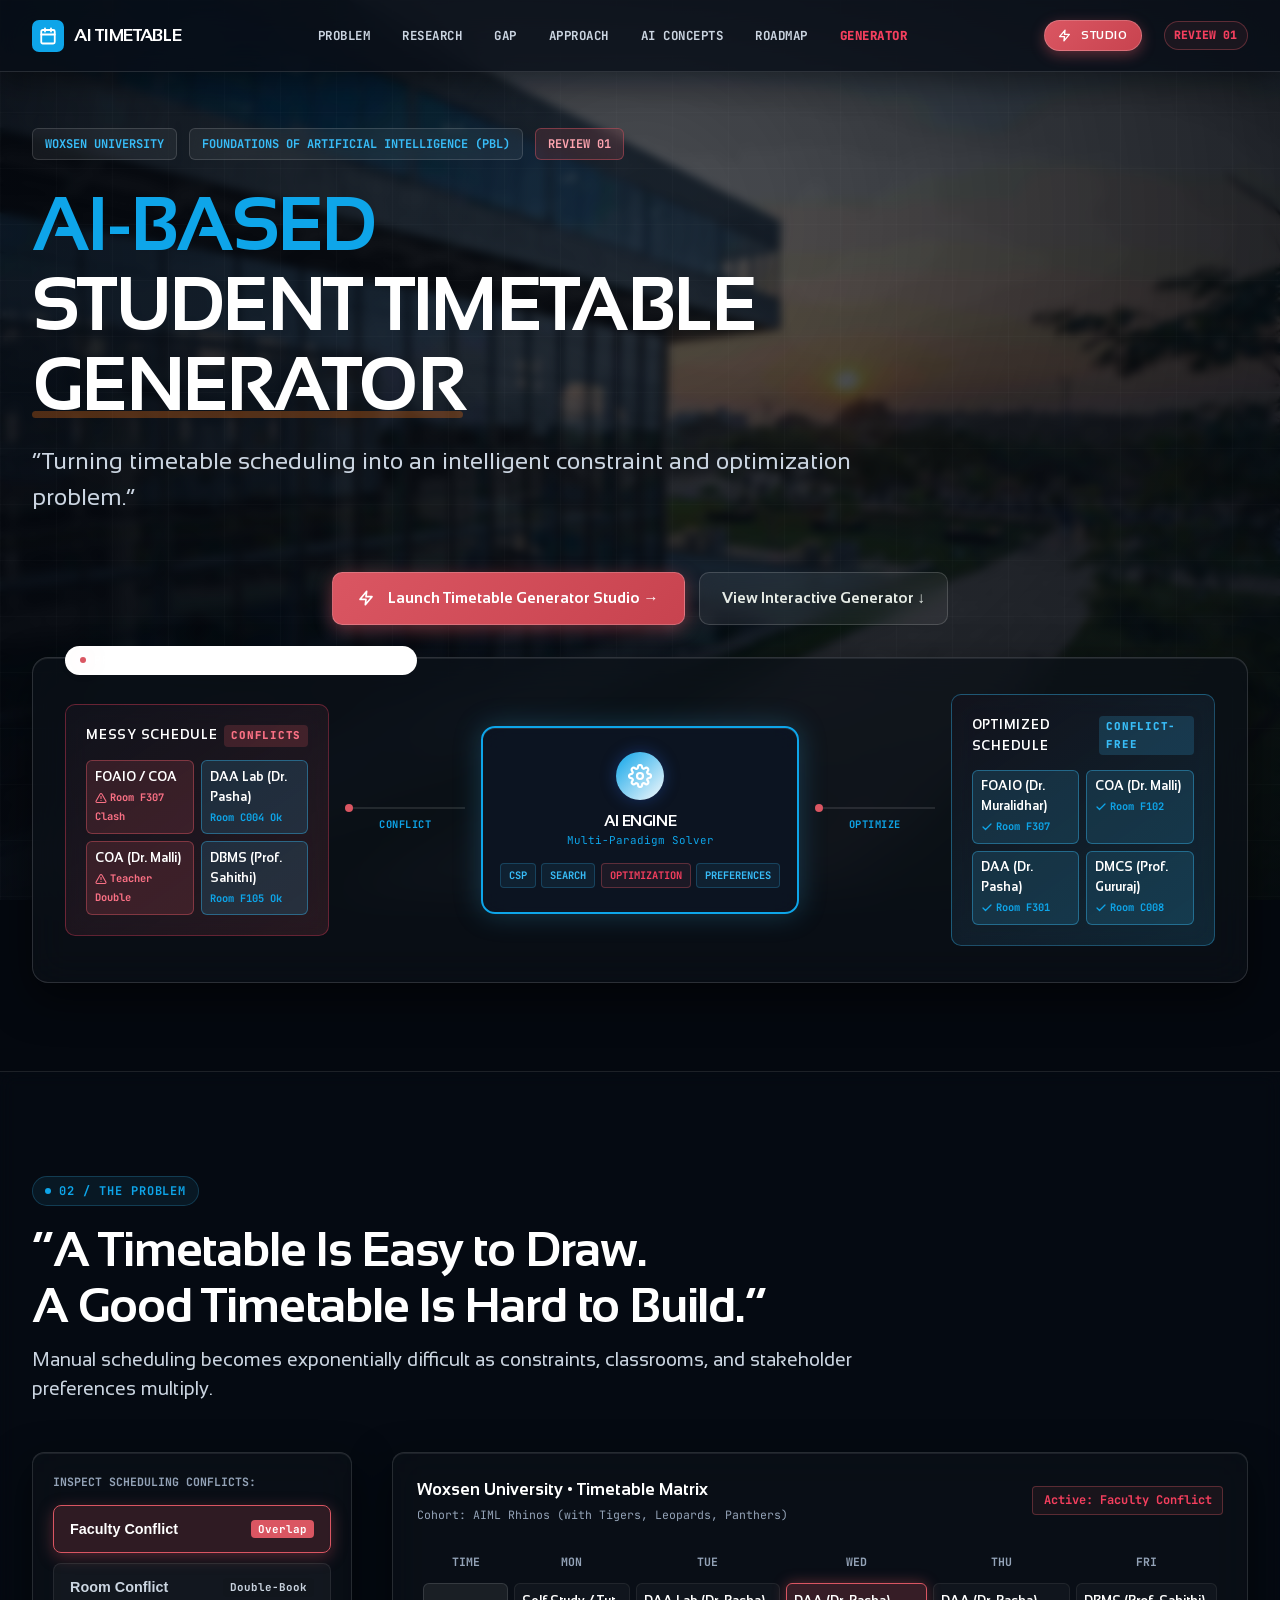
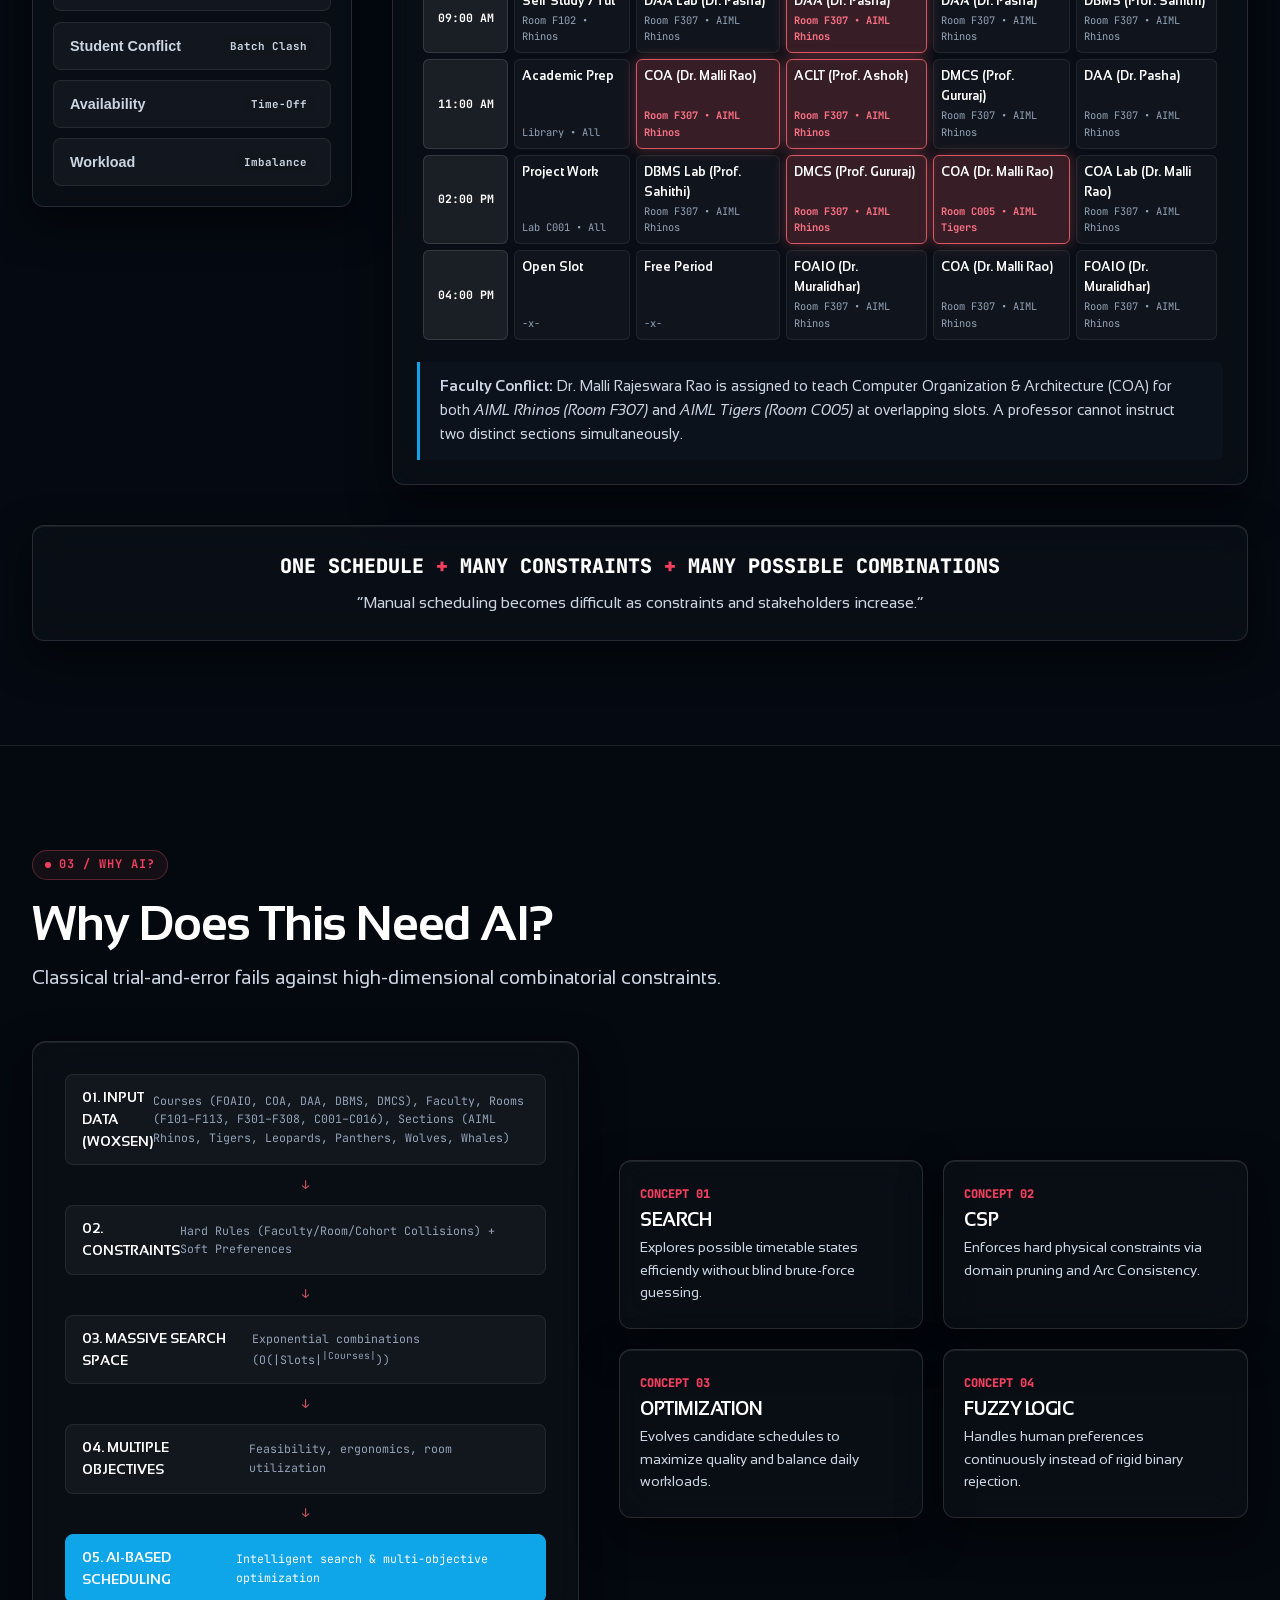
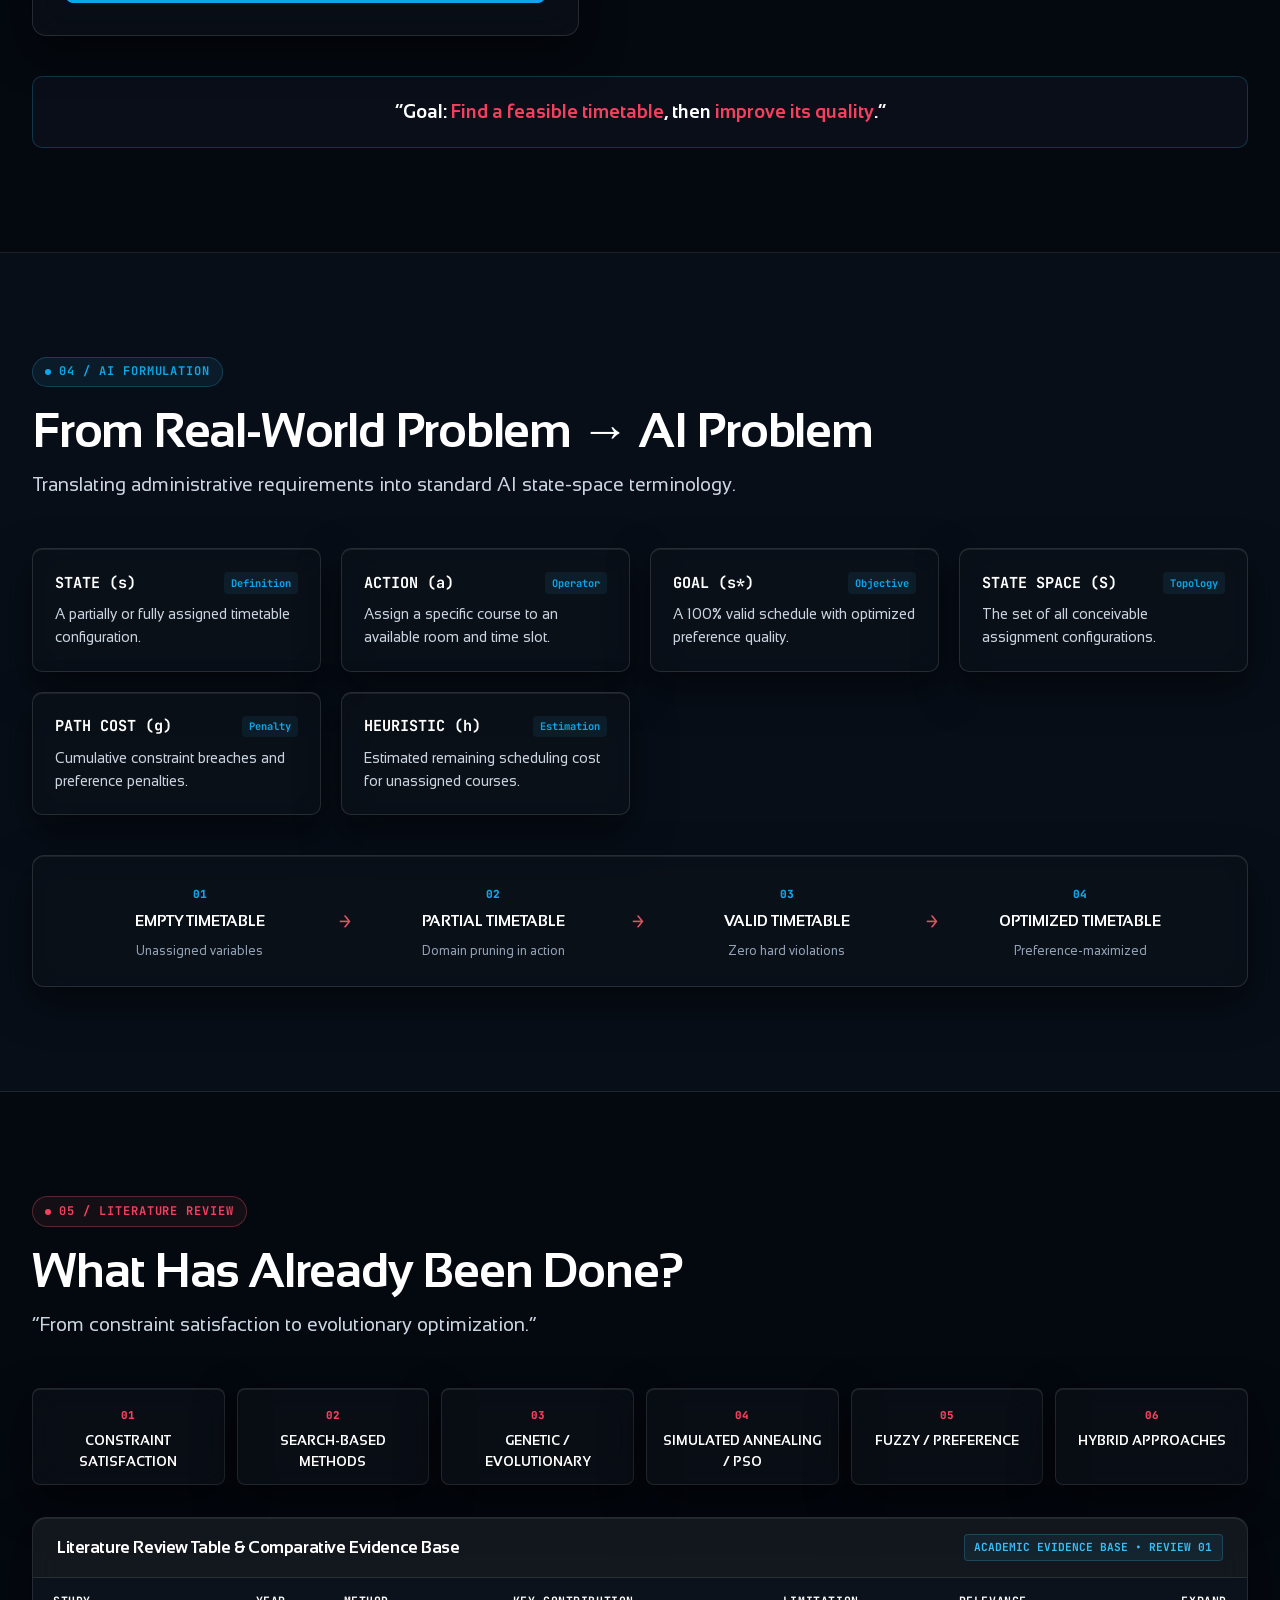
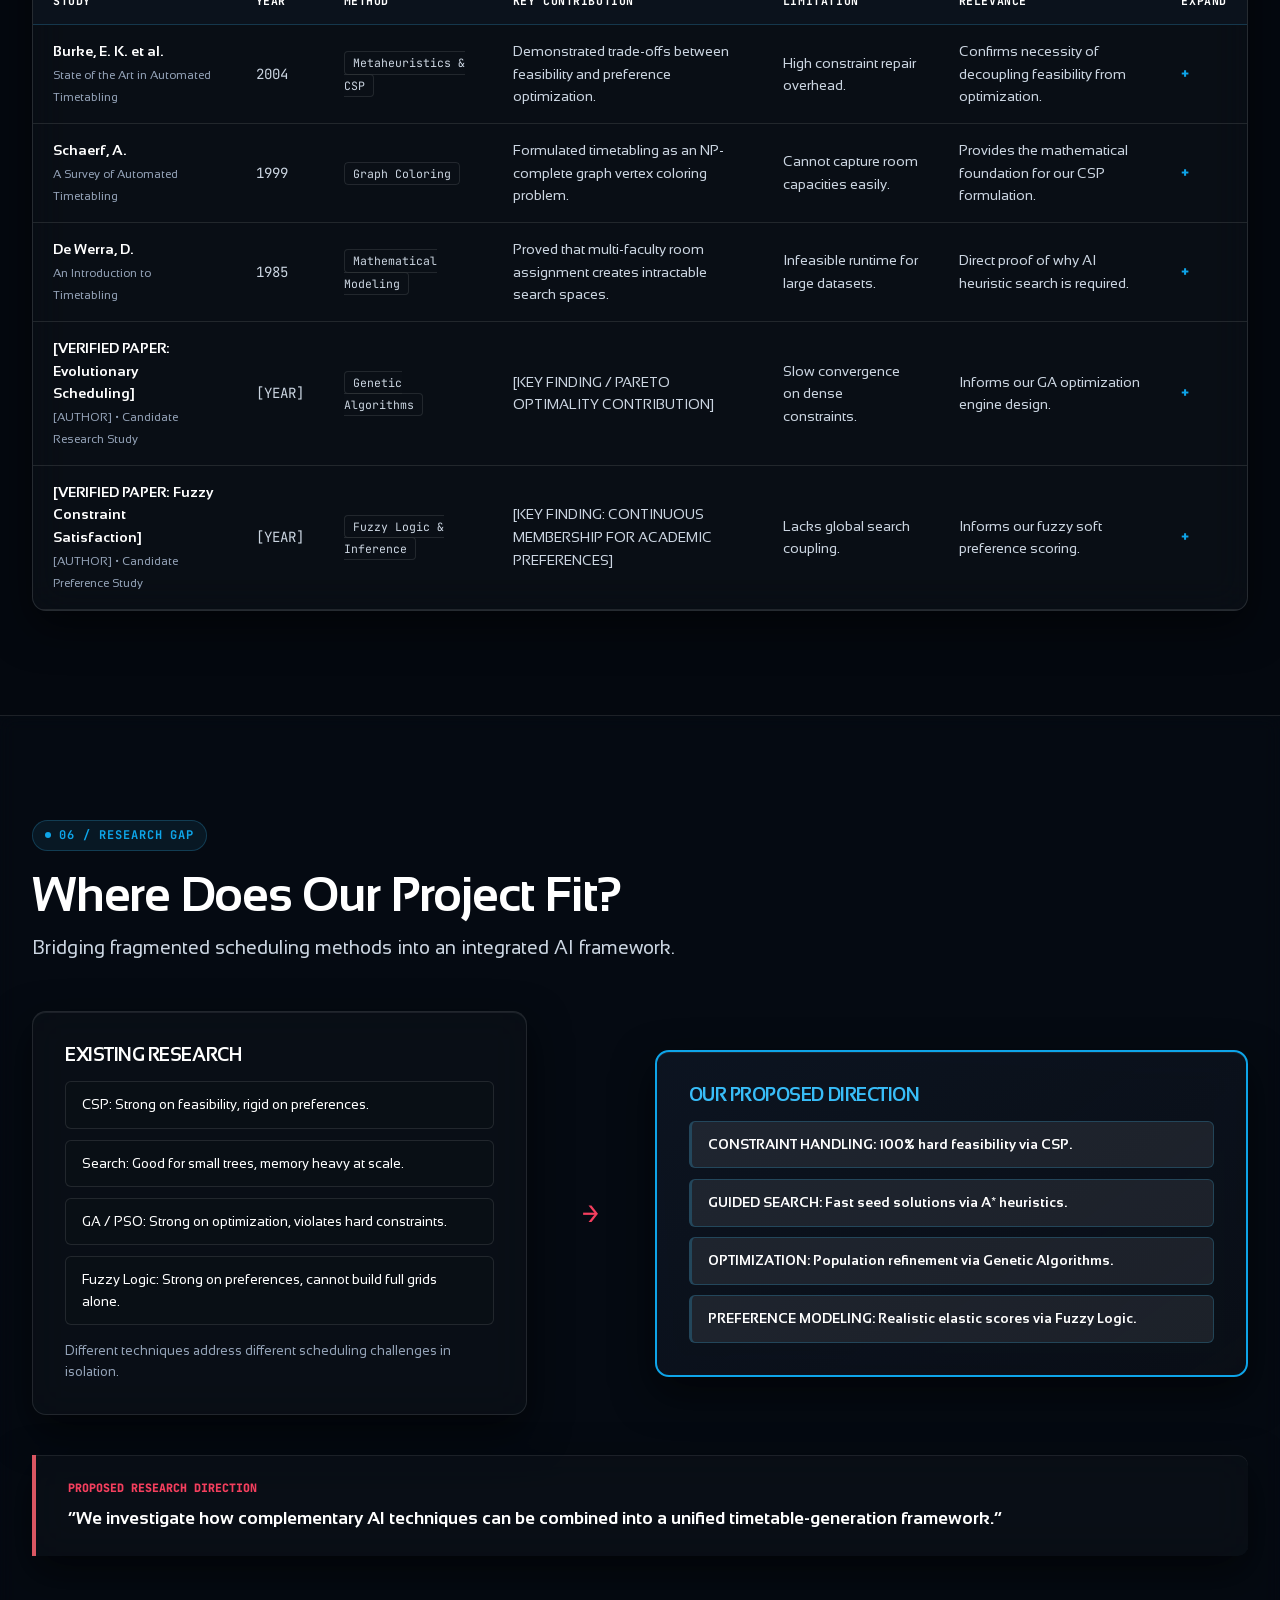
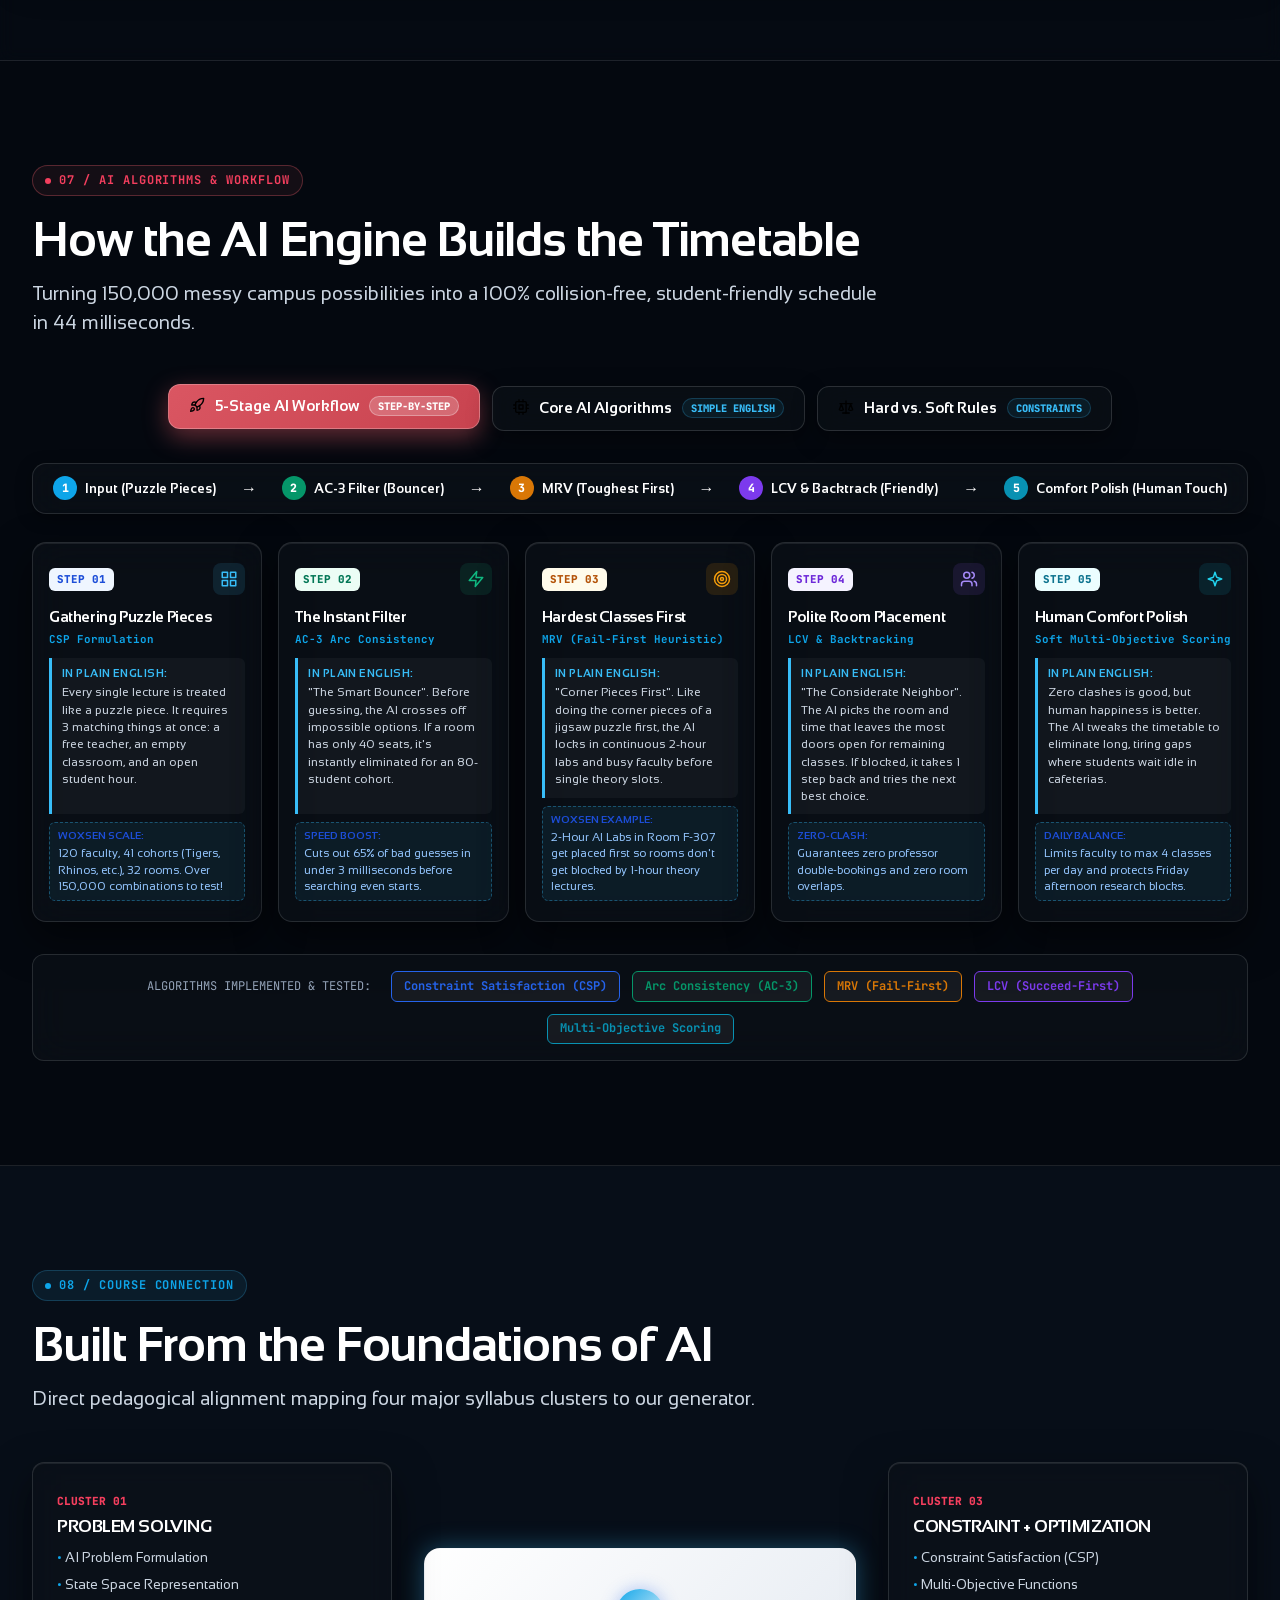
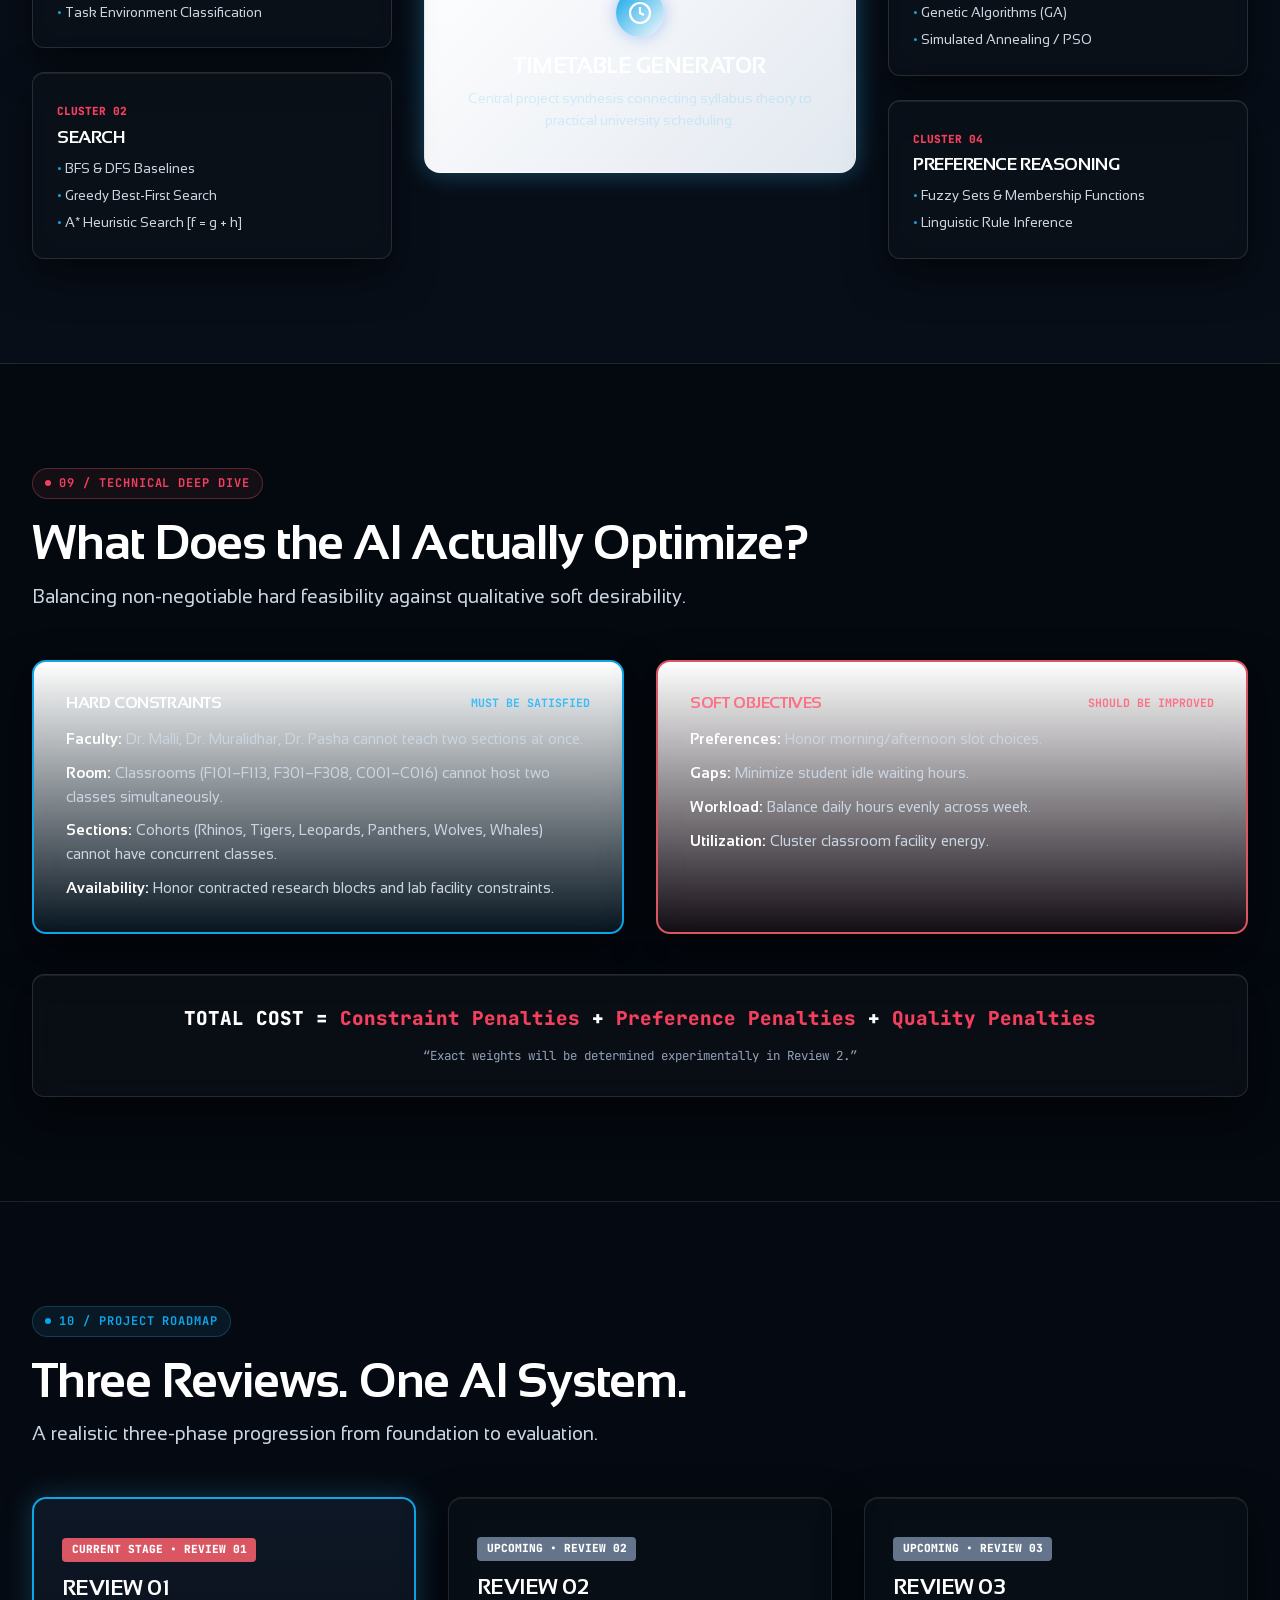
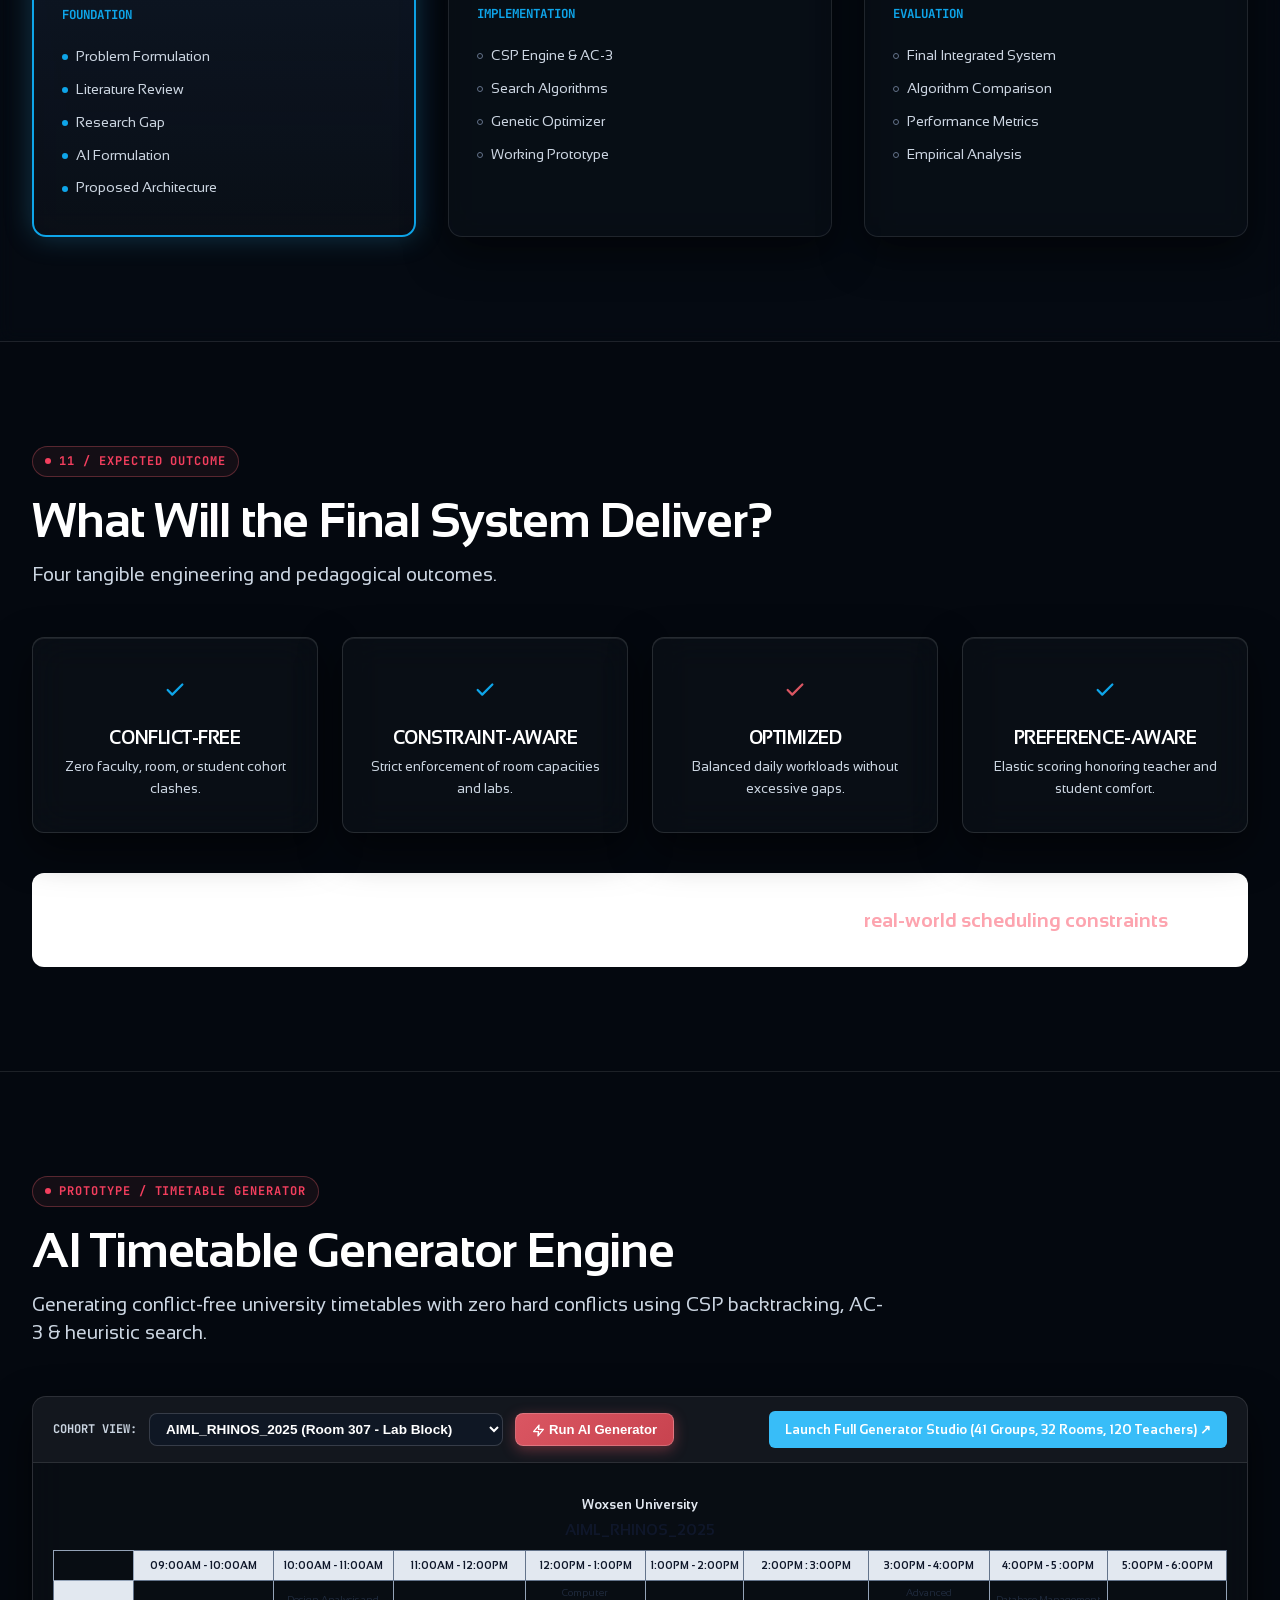
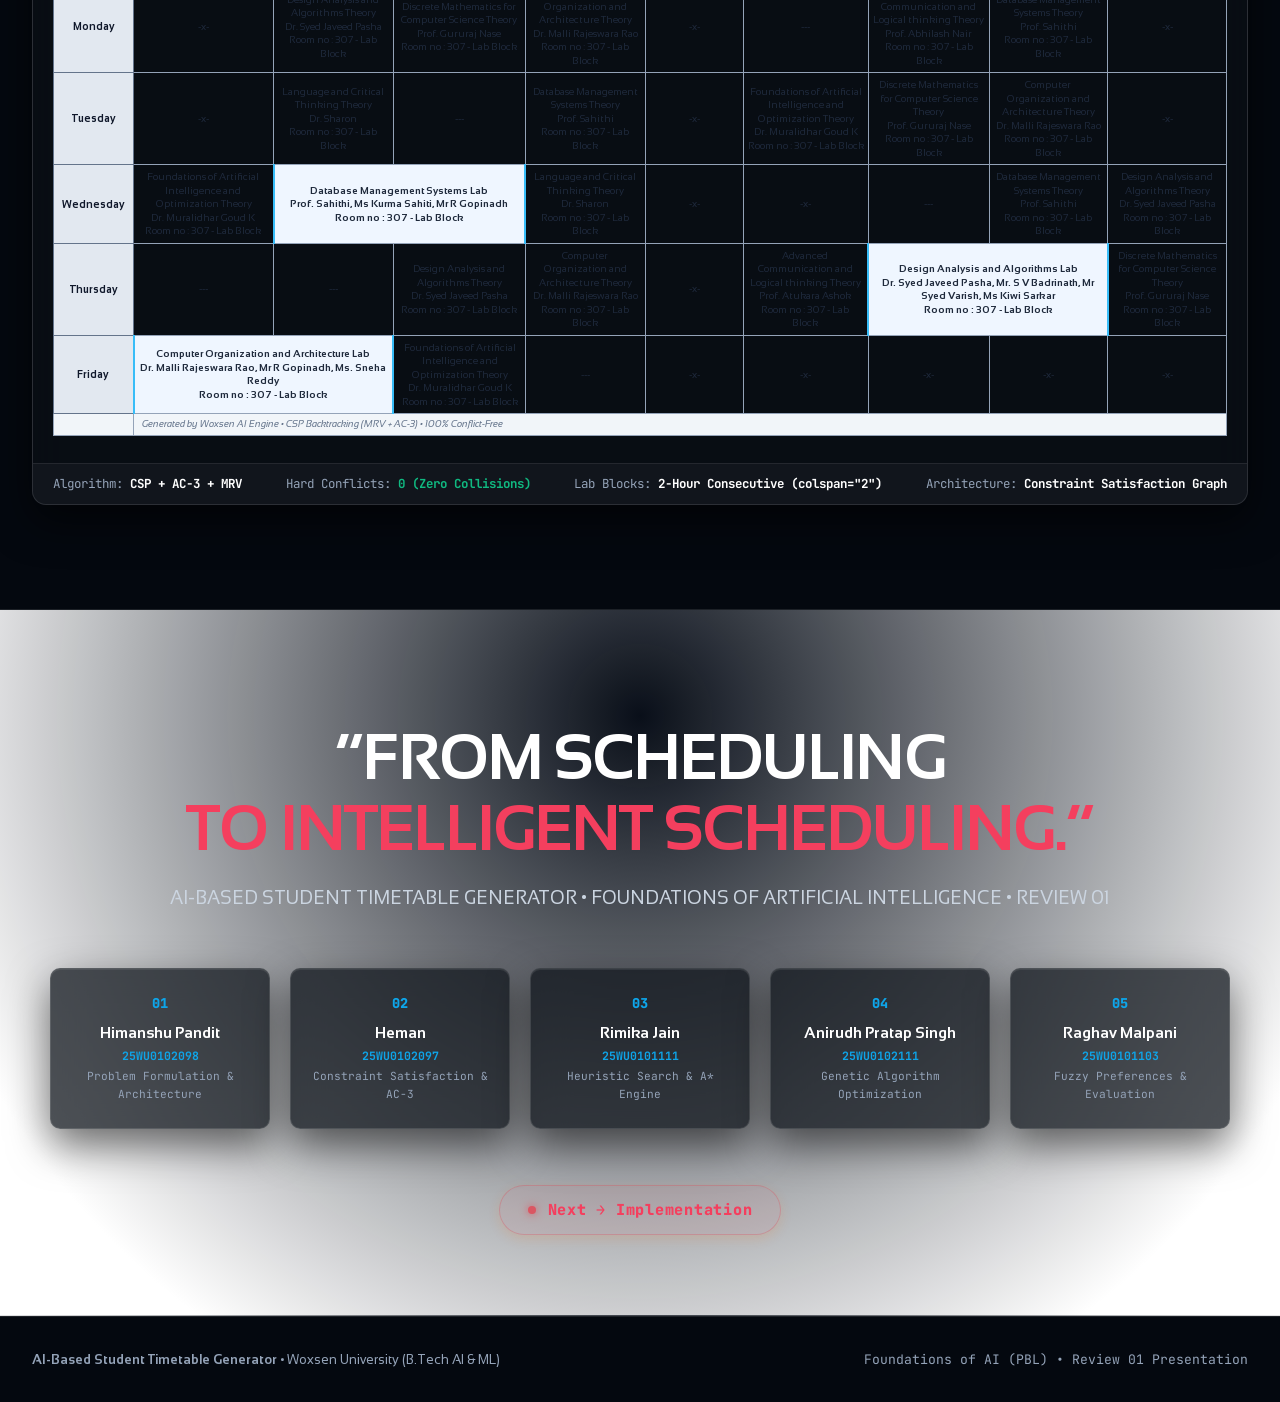
==== commit 72215403: "UI Overhaul: Skill Cafe glassmorphic design, Sansation font, campus background, and complete emoji r" ====
--- a/index.html
+++ b/index.html
@@ -9,11 +9,13 @@
   <!-- Google Fonts: Plus Jakarta Sans & JetBrains Mono -->
   <link rel="preconnect" href="https://fonts.googleapis.com">
   <link rel="preconnect" href="https://fonts.gstatic.com" crossorigin>
-  <link href="https://fonts.googleapis.com/css2?family=JetBrains+Mono:wght@400;600;700;800&family=Plus+Jakarta+Sans:wght@400;500;600;700;800;900&display=swap" rel="stylesheet">
+  <link href="https://fonts.googleapis.com/css2?family=JetBrains+Mono:wght@400;600;700;800&family=Sansation:ital,wght@0,300;0,400;0,700;1,300;1,400;1,700&display=swap" rel="stylesheet">
 
   <link rel="stylesheet" href="style.css">
 </head>
 <body>
+  <div class="campus-bg-fixed" aria-hidden="true"></div>
+  <div class="campus-bg-overlay" aria-hidden="true"></div>
 
   <!-- ==========================================================================
        MINIMAL STICKY NAVIGATION
@@ -45,7 +47,7 @@
       </nav>
 
       <div style="display: flex; align-items: center; gap: 10px;">
-        <a href="generator.html" class="nav-generator-pill">⚡ STUDIO</a>
+        <a href="generator.html" class="nav-generator-pill"><svg width="13" height="13" viewBox="0 0 24 24" fill="none" stroke="currentColor" stroke-width="2.5" stroke-linecap="round" stroke-linejoin="round" style="vertical-align:middle;margin-right:4px;"><polygon points="13 2 3 14 12 14 11 22 21 10 12 10 13 2"></polygon></svg>STUDIO</a>
         <span class="review-badge-pill">REVIEW 01</span>
       </div>
     </div>
@@ -76,7 +78,7 @@
 
       <div class="hero-actions-row">
         <a href="generator.html" class="btn-hero-primary">
-          ⚡ Launch Timetable Generator Studio →
+          <svg width="16" height="16" viewBox="0 0 24 24" fill="none" stroke="currentColor" stroke-width="2.5" stroke-linecap="round" stroke-linejoin="round" style="vertical-align:middle;margin-right:6px;"><polygon points="13 2 3 14 12 14 11 22 21 10 12 10 13 2"></polygon></svg>Launch Timetable Generator Studio →
         </a>
         <a href="#live-generator" class="btn-hero-secondary">
           View Interactive Generator ↓
@@ -99,7 +101,7 @@
             <div class="grid-slots-3x2">
               <div class="slot-tile conflict-tile">
                 <strong>FOAIO / COA</strong>
-                <span>⚠ Room F307 Clash</span>
+                <span><svg width="12" height="12" viewBox="0 0 24 24" fill="none" stroke="currentColor" stroke-width="2.2" stroke-linecap="round" stroke-linejoin="round" style="vertical-align:middle;margin-right:3px;"><path d="m21.73 18-8-14a2 2 0 0 0-3.48 0l-8 14A2 2 0 0 0 4 21h16a2 2 0 0 0 1.73-3Z"></path><line x1="12" y1="9" x2="12" y2="13"></line><line x1="12" y1="17" x2="12.01" y2="17"></line></svg>Room F307 Clash</span>
               </div>
               <div class="slot-tile clean-tile">
                 <strong>DAA Lab (Dr. Pasha)</strong>
@@ -107,7 +109,7 @@
               </div>
               <div class="slot-tile conflict-tile">
                 <strong>COA (Dr. Malli)</strong>
-                <span>⚠ Teacher Double</span>
+                <span><svg width="12" height="12" viewBox="0 0 24 24" fill="none" stroke="currentColor" stroke-width="2.2" stroke-linecap="round" stroke-linejoin="round" style="vertical-align:middle;margin-right:3px;"><path d="m21.73 18-8-14a2 2 0 0 0-3.48 0l-8 14A2 2 0 0 0 4 21h16a2 2 0 0 0 1.73-3Z"></path><line x1="12" y1="9" x2="12" y2="13"></line><line x1="12" y1="17" x2="12.01" y2="17"></line></svg>Teacher Double</span>
               </div>
               <div class="slot-tile clean-tile">
                 <strong>DBMS (Prof. Sahithi)</strong>
@@ -159,19 +161,19 @@
             <div class="grid-slots-3x2">
               <div class="slot-tile clean-tile">
                 <strong>FOAIO (Dr. Muralidhar)</strong>
-                <span>✓ Room F307</span>
+                <span><svg width="12" height="12" viewBox="0 0 24 24" fill="none" stroke="currentColor" stroke-width="2.5" stroke-linecap="round" stroke-linejoin="round" style="vertical-align:middle;margin-right:3px;"><polyline points="20 6 9 17 4 12"></polyline></svg>Room F307</span>
               </div>
               <div class="slot-tile clean-tile">
                 <strong>COA (Dr. Malli)</strong>
-                <span>✓ Room F102</span>
+                <span><svg width="12" height="12" viewBox="0 0 24 24" fill="none" stroke="currentColor" stroke-width="2.5" stroke-linecap="round" stroke-linejoin="round" style="vertical-align:middle;margin-right:3px;"><polyline points="20 6 9 17 4 12"></polyline></svg>Room F102</span>
               </div>
               <div class="slot-tile clean-tile">
                 <strong>DAA (Dr. Pasha)</strong>
-                <span>✓ Room F301</span>
+                <span><svg width="12" height="12" viewBox="0 0 24 24" fill="none" stroke="currentColor" stroke-width="2.5" stroke-linecap="round" stroke-linejoin="round" style="vertical-align:middle;margin-right:3px;"><polyline points="20 6 9 17 4 12"></polyline></svg>Room F301</span>
               </div>
               <div class="slot-tile clean-tile">
                 <strong>DMCS (Prof. Gururaj)</strong>
-                <span>✓ Room C008</span>
+                <span><svg width="12" height="12" viewBox="0 0 24 24" fill="none" stroke="currentColor" stroke-width="2.5" stroke-linecap="round" stroke-linejoin="round" style="vertical-align:middle;margin-right:3px;"><polyline points="20 6 9 17 4 12"></polyline></svg>Room C008</span>
               </div>
             </div>
           </div>
@@ -865,17 +867,17 @@
       <!-- Interactive Tab Bar -->
       <div class="approach-tabs-nav">
         <button type="button" class="approach-tab-btn active" data-app-tab="pipeline">
-          <span class="tab-icon">🚀</span>
+          <span class="tab-icon"><svg width="16" height="16" viewBox="0 0 24 24" fill="none" stroke="currentColor" stroke-width="2" stroke-linecap="round" stroke-linejoin="round"><path d="M4.5 16.5c-1.5 1.26-2 5-2 5s3.74-.5 5-2c.71-.84.7-2.13-.09-2.91a2.18 2.18 0 0 0-2.91-.09z"></path><path d="m12 15-3-3a22 22 0 0 1 2-3.95A12.88 12.88 0 0 1 22 2c0 2.72-.78 7.5-6 11a22.35 22.35 0 0 1-4 2z"></path><path d="M9 12H4s.55-3.03 2-4c1.62-1.08 5 0 5 0"></path><path d="M12 15v5s3.03-.55 4-2c1.08-1.62 0-5 0-5"></path></svg></span>
           <span class="tab-label">5-Stage AI Workflow</span>
           <span class="tab-badge">Step-by-Step</span>
         </button>
         <button type="button" class="approach-tab-btn" data-app-tab="algorithms">
-          <span class="tab-icon">🧠</span>
+          <span class="tab-icon"><svg width="16" height="16" viewBox="0 0 24 24" fill="none" stroke="currentColor" stroke-width="2" stroke-linecap="round" stroke-linejoin="round"><rect x="4" y="4" width="16" height="16" rx="2"></rect><rect x="9" y="9" width="6" height="6"></rect><line x1="9" y1="1" x2="9" y2="4"></line><line x1="15" y1="1" x2="15" y2="4"></line><line x1="9" y1="20" x2="9" y2="23"></line><line x1="15" y1="20" x2="15" y2="23"></line><line x1="20" y1="9" x2="23" y2="9"></line><line x1="20" y1="14" x2="23" y2="14"></line><line x1="1" y1="9" x2="4" y2="9"></line><line x1="1" y1="14" x2="4" y2="14"></line></svg></span>
           <span class="tab-label">Core AI Algorithms</span>
           <span class="tab-badge">Simple English</span>
         </button>
         <button type="button" class="approach-tab-btn" data-app-tab="rules">
-          <span class="tab-icon">⚖️</span>
+          <span class="tab-icon"><svg width="16" height="16" viewBox="0 0 24 24" fill="none" stroke="currentColor" stroke-width="2" stroke-linecap="round" stroke-linejoin="round"><path d="m16 16 3-8 3 8c-.87.65-1.92 1-3 1s-2.13-.35-3-1Z"></path><path d="m2 16 3-8 3 8c-.87.65-1.92 1-3 1s-2.13-.35-3-1Z"></path><path d="M7 21h10"></path><path d="M12 3v18"></path><path d="M3 7h18"></path></svg></span>
           <span class="tab-label">Hard vs. Soft Rules</span>
           <span class="tab-badge">Constraints</span>
         </button>
@@ -891,22 +893,22 @@
             <span class="app-tracker-num">1</span>
             <span>Input (Puzzle Pieces)</span>
           </div>
-          <span class="app-tracker-arrow">➔</span>
+          <span class="app-tracker-arrow">→</span>
           <div class="app-tracker-step">
             <span class="app-tracker-num" style="background:#059669;">2</span>
             <span>AC-3 Filter (Bouncer)</span>
           </div>
-          <span class="app-tracker-arrow">➔</span>
+          <span class="app-tracker-arrow">→</span>
           <div class="app-tracker-step">
             <span class="app-tracker-num" style="background:#d97706;">3</span>
             <span>MRV (Toughest First)</span>
           </div>
-          <span class="app-tracker-arrow">➔</span>
+          <span class="app-tracker-arrow">→</span>
           <div class="app-tracker-step">
             <span class="app-tracker-num" style="background:#7c3aed;">4</span>
             <span>LCV &amp; Backtrack (Friendly)</span>
           </div>
-          <span class="app-tracker-arrow">➔</span>
+          <span class="app-tracker-arrow">→</span>
           <div class="app-tracker-step">
             <span class="app-tracker-num" style="background:#0891b2;">5</span>
             <span>Comfort Polish (Human Touch)</span>
@@ -919,7 +921,7 @@
           <div class="app-stage-card">
             <div class="app-stage-top-row">
               <span class="app-stage-num-badge" style="background:#eff6ff; color:#1d4ed8;">Step 01</span>
-              <div class="app-stage-icon-wrap" style="background:#eff6ff; color:#2563eb;">🧩</div>
+              <div class="app-stage-icon-wrap" style="background:rgba(56,189,248,0.12); color:#38BDF8;"><svg width="18" height="18" viewBox="0 0 24 24" fill="none" stroke="currentColor" stroke-width="2" stroke-linecap="round" stroke-linejoin="round"><rect x="3" y="3" width="7" height="7"></rect><rect x="14" y="3" width="7" height="7"></rect><rect x="14" y="14" width="7" height="7"></rect><rect x="3" y="14" width="7" height="7"></rect></svg></div>
             </div>
             <h4 class="app-stage-title">Gathering Puzzle Pieces</h4>
             <span class="app-stage-algo-sub">CSP Formulation</span>
@@ -937,7 +939,7 @@
           <div class="app-stage-card">
             <div class="app-stage-top-row">
               <span class="app-stage-num-badge" style="background:#ecfdf5; color:#047857;">Step 02</span>
-              <div class="app-stage-icon-wrap" style="background:#ecfdf5; color:#059669;">⚡</div>
+              <div class="app-stage-icon-wrap" style="background:rgba(16,185,129,0.12); color:#10B981;"><svg width="18" height="18" viewBox="0 0 24 24" fill="none" stroke="currentColor" stroke-width="2" stroke-linecap="round" stroke-linejoin="round"><polygon points="13 2 3 14 12 14 11 22 21 10 12 10 13 2"></polygon></svg></div>
             </div>
             <h4 class="app-stage-title">The Instant Filter</h4>
             <span class="app-stage-algo-sub">AC-3 Arc Consistency</span>
@@ -955,7 +957,7 @@
           <div class="app-stage-card">
             <div class="app-stage-top-row">
               <span class="app-stage-num-badge" style="background:#fffbeb; color:#b45309;">Step 03</span>
-              <div class="app-stage-icon-wrap" style="background:#fffbeb; color:#d97706;">🎯</div>
+              <div class="app-stage-icon-wrap" style="background:rgba(245,158,11,0.12); color:#F59E0B;"><svg width="18" height="18" viewBox="0 0 24 24" fill="none" stroke="currentColor" stroke-width="2" stroke-linecap="round" stroke-linejoin="round"><circle cx="12" cy="12" r="10"></circle><circle cx="12" cy="12" r="6"></circle><circle cx="12" cy="12" r="2"></circle></svg></div>
             </div>
             <h4 class="app-stage-title">Hardest Classes First</h4>
             <span class="app-stage-algo-sub">MRV (Fail-First Heuristic)</span>
@@ -973,7 +975,7 @@
           <div class="app-stage-card">
             <div class="app-stage-top-row">
               <span class="app-stage-num-badge" style="background:#f5f3ff; color:#6d28d9;">Step 04</span>
-              <div class="app-stage-icon-wrap" style="background:#f5f3ff; color:#7c3aed;">🤝</div>
+              <div class="app-stage-icon-wrap" style="background:rgba(139,92,246,0.12); color:#A78BFA;"><svg width="18" height="18" viewBox="0 0 24 24" fill="none" stroke="currentColor" stroke-width="2" stroke-linecap="round" stroke-linejoin="round"><path d="M16 21v-2a4 4 0 0 0-4-4H6a4 4 0 0 0-4 4v2"></path><circle cx="9" cy="7" r="4"></circle><path d="M22 21v-2a4 4 0 0 0-3-3.87"></path><path d="M16 3.13a4 4 0 0 1 0 7.75"></path></svg></div>
             </div>
             <h4 class="app-stage-title">Polite Room Placement</h4>
             <span class="app-stage-algo-sub">LCV &amp; Backtracking</span>
@@ -991,7 +993,7 @@
           <div class="app-stage-card">
             <div class="app-stage-top-row">
               <span class="app-stage-num-badge" style="background:#ecfeff; color:#0e7490;">Step 05</span>
-              <div class="app-stage-icon-wrap" style="background:#ecfeff; color:#0891b2;">✨</div>
+              <div class="app-stage-icon-wrap" style="background:rgba(6,182,212,0.12); color:#22D3EE;"><svg width="18" height="18" viewBox="0 0 24 24" fill="none" stroke="currentColor" stroke-width="2" stroke-linecap="round" stroke-linejoin="round"><path d="m12 3-1.912 5.813a2 2 0 0 1-1.275 1.275L3 12l5.813 1.912a2 2 0 0 1 1.275 1.275L12 21l1.912-5.813a2 2 0 0 1 1.275-1.275L21 12l-5.813-1.912a2 2 0 0 1-1.275-1.275L12 3Z"></path></svg></div>
             </div>
             <h4 class="app-stage-title">Human Comfort Polish</h4>
             <span class="app-stage-algo-sub">Soft Multi-Objective Scoring</span>
@@ -1015,14 +1017,14 @@
           <!-- Algorithm 1 -->
           <div class="app-algo-card" style="border-top: 4px solid #2563eb;">
             <div class="app-algo-card-head">
-              <span class="algo-emoji">🧩</span>
+              <span class="algo-emoji" style="display:inline-flex;color:#38BDF8;"><svg width="18" height="18" viewBox="0 0 24 24" fill="none" stroke="currentColor" stroke-width="2" stroke-linecap="round" stroke-linejoin="round"><rect x="3" y="3" width="7" height="7"></rect><rect x="14" y="3" width="7" height="7"></rect><rect x="14" y="14" width="7" height="7"></rect><rect x="3" y="14" width="7" height="7"></rect></svg></span>
               <div>
                 <h4>1. Constraint Satisfaction Problem (CSP)</h4>
                 <span class="app-algo-syllabus-tag">Unit 2 • Core AI Formulation</span>
               </div>
             </div>
             <div class="app-algo-analogy-banner">
-              💡 Real-World Analogy: "University-Scale Sudoku"
+              <svg width="14" height="14" viewBox="0 0 24 24" fill="none" stroke="currentColor" stroke-width="2" stroke-linecap="round" stroke-linejoin="round" style="vertical-align:middle;margin-right:6px;"><path d="M15 14c.2-1 .7-1.7 1.5-2.5 1-.9 1.5-2.2 1.5-3.5A6 6 0 0 0 6 8c0 1 .2 2.2 1.5 3.5.7.7 1.3 1.5 1.5 2.5"></path><path d="M9 18h6"></path><path d="M10 22h4"></path></svg> Real-World Analogy: "University-Scale Sudoku"
             </div>
             <p class="app-algo-desc">
               Instead of humans arguing over spreadsheets for weeks, CSP treats the timetable like a giant Sudoku puzzle with clear mathematical rules.
@@ -1039,14 +1041,14 @@
           <!-- Algorithm 2 -->
           <div class="app-algo-card" style="border-top: 4px solid #059669;">
             <div class="app-algo-card-head">
-              <span class="algo-emoji">⚡</span>
+              <span class="algo-emoji" style="display:inline-flex;color:#10B981;"><svg width="18" height="18" viewBox="0 0 24 24" fill="none" stroke="currentColor" stroke-width="2" stroke-linecap="round" stroke-linejoin="round"><polygon points="13 2 3 14 12 14 11 22 21 10 12 10 13 2"></polygon></svg></span>
               <div>
                 <h4>2. Mackworth's Arc Consistency (AC-3)</h4>
                 <span class="app-algo-syllabus-tag">Unit 2 • Domain Pruning</span>
               </div>
             </div>
             <div class="app-algo-analogy-banner">
-              💡 Real-World Analogy: "The Smart Bouncer at the Door"
+              <svg width="14" height="14" viewBox="0 0 24 24" fill="none" stroke="currentColor" stroke-width="2" stroke-linecap="round" stroke-linejoin="round" style="vertical-align:middle;margin-right:6px;"><path d="M15 14c.2-1 .7-1.7 1.5-2.5 1-.9 1.5-2.2 1.5-3.5A6 6 0 0 0 6 8c0 1 .2 2.2 1.5 3.5.7.7 1.3 1.5 1.5 2.5"></path><path d="M9 18h6"></path><path d="M10 22h4"></path></svg> Real-World Analogy: "The Smart Bouncer at the Door"
             </div>
             <p class="app-algo-desc">
               When a venue is full, the bouncer turns people away before they wait in line. AC-3 eliminates impossible room and time combinations before searching even begins.
@@ -1063,14 +1065,14 @@
           <!-- Algorithm 3 -->
           <div class="app-algo-card" style="border-top: 4px solid #d97706;">
             <div class="app-algo-card-head">
-              <span class="algo-emoji">🎯</span>
+              <span class="algo-emoji" style="display:inline-flex;color:#F59E0B;"><svg width="18" height="18" viewBox="0 0 24 24" fill="none" stroke="currentColor" stroke-width="2" stroke-linecap="round" stroke-linejoin="round"><circle cx="12" cy="12" r="10"></circle><circle cx="12" cy="12" r="6"></circle><circle cx="12" cy="12" r="2"></circle></svg></span>
               <div>
                 <h4>3. Minimum Remaining Values (MRV Heuristic)</h4>
                 <span class="app-algo-syllabus-tag">Unit 1 &amp; 2 • Heuristic Search</span>
               </div>
             </div>
             <div class="app-algo-analogy-banner">
-              💡 Real-World Analogy: "Putting the Big Rocks in the Jar First"
+              <svg width="14" height="14" viewBox="0 0 24 24" fill="none" stroke="currentColor" stroke-width="2" stroke-linecap="round" stroke-linejoin="round" style="vertical-align:middle;margin-right:6px;"><path d="M15 14c.2-1 .7-1.7 1.5-2.5 1-.9 1.5-2.2 1.5-3.5A6 6 0 0 0 6 8c0 1 .2 2.2 1.5 3.5.7.7 1.3 1.5 1.5 2.5"></path><path d="M9 18h6"></path><path d="M10 22h4"></path></svg> Real-World Analogy: "Putting the Big Rocks in the Jar First"
             </div>
             <p class="app-algo-desc">
               If you put sand in a jar first, the big rocks will never fit. MRV forces the computer to schedule the hardest, most restricted classes first.
@@ -1087,14 +1089,14 @@
           <!-- Algorithm 4 -->
           <div class="app-algo-card" style="border-top: 4px solid #7c3aed;">
             <div class="app-algo-card-head">
-              <span class="algo-emoji">🤝</span>
+              <span class="algo-emoji" style="display:inline-flex;color:#A78BFA;"><svg width="18" height="18" viewBox="0 0 24 24" fill="none" stroke="currentColor" stroke-width="2" stroke-linecap="round" stroke-linejoin="round"><path d="M16 21v-2a4 4 0 0 0-4-4H6a4 4 0 0 0-4 4v2"></path><circle cx="9" cy="7" r="4"></circle><path d="M22 21v-2a4 4 0 0 0-3-3.87"></path><path d="M16 3.13a4 4 0 0 1 0 7.75"></path></svg></span>
               <div>
                 <h4>4. Least Constraining Value (LCV Heuristic)</h4>
                 <span class="app-algo-syllabus-tag">Unit 2 • Value Ordering</span>
               </div>
             </div>
             <div class="app-algo-analogy-banner">
-              💡 Real-World Analogy: "The Considerate Roommate"
+              <svg width="14" height="14" viewBox="0 0 24 24" fill="none" stroke="currentColor" stroke-width="2" stroke-linecap="round" stroke-linejoin="round" style="vertical-align:middle;margin-right:6px;"><path d="M15 14c.2-1 .7-1.7 1.5-2.5 1-.9 1.5-2.2 1.5-3.5A6 6 0 0 0 6 8c0 1 .2 2.2 1.5 3.5.7.7 1.3 1.5 1.5 2.5"></path><path d="M9 18h6"></path><path d="M10 22h4"></path></svg> Real-World Analogy: "The Considerate Roommate"
             </div>
             <p class="app-algo-desc">
               When storing food in a shared fridge, you pick the shelf that leaves room for everyone else. LCV chooses the room and time that leaves the most choices open for others.
@@ -1118,7 +1120,7 @@
           <!-- Hard Rules -->
           <div class="app-rule-card hard">
             <div class="app-rule-header">
-              <span class="app-rule-icon">🔴</span>
+              <span class="app-rule-icon"><svg width="24" height="24" viewBox="0 0 24 24" fill="none" stroke="#DA5662" stroke-width="2" stroke-linecap="round" stroke-linejoin="round"><circle cx="12" cy="12" r="9" fill="rgba(218,86,98,0.2)"></circle><line x1="12" y1="8" x2="12" y2="12"></line><line x1="12" y1="16" x2="12.01" y2="16"></line></svg></span>
               <div class="app-rule-title-wrap">
                 <h4>HARD CONSTRAINTS</h4>
                 <div class="app-rule-sub">Physical Laws • 100% Non-Negotiable</div>
@@ -1128,23 +1130,23 @@
               These rules cannot be broken under any circumstances. If even one is violated, the schedule is physically impossible to execute in the university.
             </p>
             <div class="app-rule-item">
-              <span class="rule-icon">🚫</span>
+              <span class="rule-icon"><svg width="14" height="14" viewBox="0 0 24 24" fill="none" stroke="#DA5662" stroke-width="2.2" stroke-linecap="round" stroke-linejoin="round"><circle cx="12" cy="12" r="10"></circle><line x1="4.93" y1="4.93" x2="19.07" y2="19.07"></line></svg></span>
               <div><strong>No Faculty Overlaps:</strong> Dr. Himanshu Pandit cannot lecture in Room F101 and Room F102 at the same hour.</div>
             </div>
             <div class="app-rule-item">
-              <span class="rule-icon">🚫</span>
+              <span class="rule-icon"><svg width="14" height="14" viewBox="0 0 24 24" fill="none" stroke="#DA5662" stroke-width="2.2" stroke-linecap="round" stroke-linejoin="round"><circle cx="12" cy="12" r="10"></circle><line x1="4.93" y1="4.93" x2="19.07" y2="19.07"></line></svg></span>
               <div><strong>No Room Overlaps:</strong> Room F307 cannot host AIML Tigers and AIML Rhinos simultaneously.</div>
             </div>
             <div class="app-rule-item">
-              <span class="rule-icon">🚫</span>
+              <span class="rule-icon"><svg width="14" height="14" viewBox="0 0 24 24" fill="none" stroke="#DA5662" stroke-width="2.2" stroke-linecap="round" stroke-linejoin="round"><circle cx="12" cy="12" r="10"></circle><line x1="4.93" y1="4.93" x2="19.07" y2="19.07"></line></svg></span>
               <div><strong>No Cohort Clashes:</strong> AIML Tigers students cannot have FOAIO and DAA at the exact same time.</div>
             </div>
             <div class="app-rule-item">
-              <span class="rule-icon">⏱️</span>
+              <span class="rule-icon"><svg width="14" height="14" viewBox="0 0 24 24" fill="none" stroke="#DA5662" stroke-width="2" stroke-linecap="round" stroke-linejoin="round"><circle cx="12" cy="12" r="10"></circle><polyline points="12 6 12 12 16 14"></polyline></svg></span>
               <div><strong>Continuous Lab Blocks:</strong> 2-hour practical computer sessions must occupy two uninterrupted consecutive slots.</div>
             </div>
             <div class="app-rule-item">
-              <span class="rule-icon">📐</span>
+              <span class="rule-icon"><svg width="14" height="14" viewBox="0 0 24 24" fill="none" stroke="#DA5662" stroke-width="2" stroke-linecap="round" stroke-linejoin="round"><path d="M21.3 8.7 8.7 21.3c-1 1-2.6 1-3.6 0l-1.4-1.4c-1-1-1-2.6 0-3.6L16.3 3.7c1-1 2.6-1 3.6 0l1.4 1.4c1 1 1 2.6 0 3.6Z"></path><path d="m14.5 5.5-2.5 2.5"></path><path d="m11.5 8.5-2.5 2.5"></path><path d="m8.5 11.5-2.5 2.5"></path></svg></span>
               <div><strong>Room Capacity Compliance:</strong> An 80-student cohort is never assigned to a 40-seat classroom.</div>
             </div>
           </div>
@@ -1152,7 +1154,7 @@
           <!-- Soft Rules -->
           <div class="app-rule-card soft">
             <div class="app-rule-header">
-              <span class="app-rule-icon">🟢</span>
+              <span class="app-rule-icon"><svg width="24" height="24" viewBox="0 0 24 24" fill="none" stroke="#34D399" stroke-width="2" stroke-linecap="round" stroke-linejoin="round"><circle cx="12" cy="12" r="9" fill="rgba(52,211,153,0.2)"></circle><polyline points="9 12 11 14 15 10"></polyline></svg></span>
               <div class="app-rule-title-wrap">
                 <h4>SOFT CONSTRAINTS</h4>
                 <div class="app-rule-sub">Human Comfort &amp; Academic Convenience</div>
@@ -1162,23 +1164,23 @@
               These rules measure quality of life. The AI scores solutions and minimizes penalties to create comfortable, healthy schedules for students and teachers.
             </p>
             <div class="app-rule-item">
-              <span class="rule-icon">☕</span>
+              <span class="rule-icon"><svg width="14" height="14" viewBox="0 0 24 24" fill="none" stroke="#34D399" stroke-width="2" stroke-linecap="round" stroke-linejoin="round"><path d="M18 8h1a4 4 0 0 1 0 8h-1"></path><path d="M2 8h16v9a4 4 0 0 1-4 4H6a4 4 0 0 1-4-4V8z"></path><line x1="6" y1="1" x2="6" y2="4"></line><line x1="10" y1="1" x2="10" y2="4"></line><line x1="14" y1="1" x2="14" y2="4"></line></svg></span>
               <div><strong>Minimal Student Idle Gaps:</strong> Eliminates painful 3-hour waiting gaps between morning and afternoon lectures.</div>
             </div>
             <div class="app-rule-item">
-              <span class="rule-icon">⚖️</span>
+              <span class="rule-icon"><svg width="14" height="14" viewBox="0 0 24 24" fill="none" stroke="#34D399" stroke-width="2" stroke-linecap="round" stroke-linejoin="round"><path d="m16 16 3-8 3 8c-.87.65-1.92 1-3 1s-2.13-.35-3-1Z"></path><path d="m2 16 3-8 3 8c-.87.65-1.92 1-3 1s-2.13-.35-3-1Z"></path><path d="M7 21h10"></path><path d="M12 3v18"></path><path d="M3 7h18"></path></svg></span>
               <div><strong>Balanced Daily Load:</strong> Distributes lectures evenly across Monday–Friday (3–4 hrs/day) instead of exhausting 6-hour marathons.</div>
             </div>
             <div class="app-rule-item">
-              <span class="rule-icon">🔬</span>
+              <span class="rule-icon"><svg width="14" height="14" viewBox="0 0 24 24" fill="none" stroke="#34D399" stroke-width="2" stroke-linecap="round" stroke-linejoin="round"><path d="M6 18h12"></path><path d="M10 2v7.31"></path><path d="M14 2v7.31"></path><path d="m8.5 2 7 0"></path><path d="M14 9.3 18.5 17H5.5L10 9.3"></path></svg></span>
               <div><strong>Protected Research Blocks:</strong> Protects dedicated research, PhD guidance, and committee hours on Friday afternoons.</div>
             </div>
             <div class="app-rule-item">
-              <span class="rule-icon">🏛️</span>
+              <span class="rule-icon"><svg width="14" height="14" viewBox="0 0 24 24" fill="none" stroke="#34D399" stroke-width="2" stroke-linecap="round" stroke-linejoin="round"><line x1="3" y1="21" x2="21" y2="21"></line><line x1="4" y1="10" x2="20" y2="10"></line><polygon points="12 2 20 7 4 7 12 2"></polygon><line x1="6" y1="10" x2="6" y2="21"></line><line x1="10" y1="10" x2="10" y2="21"></line><line x1="14" y1="10" x2="14" y2="21"></line><line x1="18" y1="10" x2="18" y2="21"></line></svg></span>
               <div><strong>Campus Building Proximity:</strong> Keeps cohorts clustered in their home building (F-Block or C-Block) to prevent long walking treks.</div>
             </div>
             <div class="app-rule-item">
-              <span class="rule-icon">🌅</span>
+              <span class="rule-icon"><svg width="14" height="14" viewBox="0 0 24 24" fill="none" stroke="#34D399" stroke-width="2" stroke-linecap="round" stroke-linejoin="round"><path d="M12 2v6"></path><path d="m4.93 10.93 4.24-4.24"></path><path d="m14.83 6.69 4.24 4.24"></path><path d="M2 18h20"></path><path d="M20 22H4"></path><path d="m16 18a4 4 0 0 0-8 0"></path></svg></span>
               <div><strong>Fair Early Slot Rotation:</strong> Rotates early 9:00 AM slots fairly across courses instead of overburdening one subject.</div>
             </div>
           </div>
@@ -1394,25 +1396,25 @@
 
       <div class="outcomes-four-quad">
         <div class="outcome-block">
-          <div class="outcome-icon-check">✓</div>
+          <div class="outcome-icon-check"><svg width="22" height="22" viewBox="0 0 24 24" fill="none" stroke="currentColor" stroke-width="2.5" stroke-linecap="round" stroke-linejoin="round"><polyline points="20 6 9 17 4 12"></polyline></svg></div>
           <h4>CONFLICT-FREE</h4>
           <p>Zero faculty, room, or student cohort clashes.</p>
         </div>
 
         <div class="outcome-block">
-          <div class="outcome-icon-check">✓</div>
+          <div class="outcome-icon-check"><svg width="22" height="22" viewBox="0 0 24 24" fill="none" stroke="currentColor" stroke-width="2.5" stroke-linecap="round" stroke-linejoin="round"><polyline points="20 6 9 17 4 12"></polyline></svg></div>
           <h4>CONSTRAINT-AWARE</h4>
           <p>Strict enforcement of room capacities and labs.</p>
         </div>
 
         <div class="outcome-block">
-          <div class="outcome-icon-check">✓</div>
+          <div class="outcome-icon-check"><svg width="22" height="22" viewBox="0 0 24 24" fill="none" stroke="currentColor" stroke-width="2.5" stroke-linecap="round" stroke-linejoin="round"><polyline points="20 6 9 17 4 12"></polyline></svg></div>
           <h4>OPTIMIZED</h4>
           <p>Balanced daily workloads without excessive gaps.</p>
         </div>
 
         <div class="outcome-block">
-          <div class="outcome-icon-check">✓</div>
+          <div class="outcome-icon-check"><svg width="22" height="22" viewBox="0 0 24 24" fill="none" stroke="currentColor" stroke-width="2.5" stroke-linecap="round" stroke-linejoin="round"><polyline points="20 6 9 17 4 12"></polyline></svg></div>
           <h4>PREFERENCE-AWARE</h4>
           <p>Elastic scoring honoring teacher and student comfort.</p>
         </div>
@@ -1456,7 +1458,7 @@
               <option value="table_25">BCA_TIGERS_2025 (Room 304 - Lab Block)</option>
             </select>
             <button type="button" id="embed-btn-generate" class="embed-btn-primary">
-              ⚡ Run AI Generator
+              <svg width="13" height="13" viewBox="0 0 24 24" fill="none" stroke="currentColor" stroke-width="2.5" stroke-linecap="round" stroke-linejoin="round" style="vertical-align:middle;margin-right:4px;"><polygon points="13 2 3 14 12 14 11 22 21 10 12 10 13 2"></polygon></svg>Run AI Generator
             </button>
           </div>
           <div class="embed-right-actions">
--- a/style.css
+++ b/style.css
@@ -1,58 +1,96 @@
-/* ==========================================================================
-   AI-BASED STUDENT TIMETABLE GENERATOR — REVIEW 01 PRESENTATION
-   Refined 12-Screen Academic Pitch (70% White, 23% Blue, 7% Orange)
-   Optimized for Projector Viewports (1366x768 to 1920x1080)
-   ========================================================================== */
+@import url('https://fonts.googleapis.com/css2?family=Sansation:ital,wght@0,300;0,400;0,700;1,300;1,400;1,700&display=swap');
+@import url('https://fonts.googleapis.com/css2?family=JetBrains+Mono:wght@400;600;700;800&display=swap');
 
 :root {
-  /* 70% White / Canvas Palette */
-  --bg-canvas: #FFFFFF;
-  --bg-surface: #F8FAFD;
-  --bg-subtle: #F1F5FB;
-  --bg-card: #FFFFFF;
-
-  /* 23% Blue Spectrum (AI, Architecture, Feasibility, Structure) */
-  --blue-950: #0B1329;
-  --blue-900: #0F1D40;
-  --blue-800: #1E3A8A;
-  --blue-700: #1D4ED8;
-  --blue-600: #2563EB;
-  --blue-500: #3B82F6;
-  --blue-200: #BFDBFE;
-  --blue-100: #DBEAFE;
-  --blue-50:  #EFF6FF;
-
-  /* 7% Orange Spectrum (Active Insights, Conflicts, Research Gaps, Milestones) */
-  --orange-700: #C2410C;
-  --orange-600: #EA580C;
-  --orange-500: #F97316;
-  --orange-400: #FB923C;
-  --orange-100: #FFEDD5;
-  --orange-50:  #FFF7ED;
-
-  /* Neutrals */
-  --text-main: #0B1329;
-  --text-body: #334155;
-  --text-muted: #64748B;
-  --text-dim: #94A3B8;
+  /* Skill Cafe / Glass Theme Canvas */
+  --bg-canvas: #04080F;
+  --bg-surface: rgba(12, 17, 24, 0.65);
+  --bg-subtle: rgba(16, 24, 38, 0.45);
+  --bg-card: rgba(12, 17, 24, 0.72);
+  --bg-card-hover: rgba(18, 25, 38, 0.85);
+
+  /* Skill Cafe Woxsen Coral Spectrum */
+  --coral: #DA5662;
+  --coral-hover: #E26D78;
+  --coral-dark: #B93E49;
+  --coral-glow: rgba(218, 86, 98, 0.4);
+  --coral-bg: rgba(218, 86, 98, 0.12);
+  --coral-border: rgba(218, 86, 98, 0.35);
+
+  /* Electric Blue & Cyan (AI, Architecture, CSP) */
+  --blue-950: #FFFFFF;
+  --blue-900: #F8FAFC;
+  --blue-800: #E2E8F0;
+  --blue-700: #38BDF8;
+  --blue-600: #0EA5E9;
+  --blue-500: #38BDF8;
+  --blue-200: #93C5FD;
+  --blue-100: rgba(56, 189, 248, 0.18);
+  --blue-50:  rgba(56, 189, 248, 0.08);
+
+  /* Warm / Conflict Accent */
+  --orange-700: #FB7185;
+  --orange-600: #F43F5E;
+  --orange-500: #DA5662;
+  --orange-400: #FDA4AF;
+  --orange-200: rgba(218, 86, 98, 0.4);
+  --orange-100: rgba(218, 86, 98, 0.2);
+  --orange-50:  rgba(218, 86, 98, 0.08);
+
+  /* Neutrals & Text */
+  --text-main: #FFFFFF;
+  --text-body: #CBD5E1;
+  --text-muted: #94A3B8;
+  --text-dim: #64748B;
 
   /* Borders & Shadows */
-  --border-light: #E2E8F0;
-  --border-blue: rgba(37, 99, 235, 0.16);
-  --border-blue-focus: #2563EB;
-  --border-orange: rgba(249, 115, 22, 0.35);
-  --shadow-card: 0 4px 20px -2px rgba(15, 29, 64, 0.05), 0 2px 6px -1px rgba(15, 29, 64, 0.03);
-  --shadow-hover: 0 12px 32px -4px rgba(37, 99, 235, 0.12);
-  --shadow-glow-blue: 0 0 24px rgba(37, 99, 235, 0.2);
-  --shadow-glow-orange: 0 0 20px rgba(249, 115, 22, 0.25);
+  --border-light: rgba(255, 255, 255, 0.10);
+  --border-blue: rgba(56, 189, 248, 0.22);
+  --border-blue-focus: #38BDF8;
+  --border-orange: rgba(218, 86, 98, 0.35);
+  --shadow-card: 0 16px 40px rgba(0, 0, 0, 0.55), inset 0 1px 0 rgba(255, 255, 255, 0.08);
+  --shadow-hover: 0 20px 48px rgba(0, 0, 0, 0.65), 0 0 24px rgba(218, 86, 98, 0.15), inset 0 1px 0 rgba(255, 255, 255, 0.14);
+  --shadow-glow-blue: 0 0 24px rgba(56, 189, 248, 0.35);
+  --shadow-glow-orange: 0 0 24px rgba(218, 86, 98, 0.35);
+  --shadow-sm: 0 4px 16px rgba(0, 0, 0, 0.35);
 
   /* Fonts */
-  --font-sans: 'Plus Jakarta Sans', -apple-system, BlinkMacSystemFont, "Segoe UI", Roboto, sans-serif;
+  --font-sans: 'Sansation', -apple-system, BlinkMacSystemFont, "Segoe UI", Roboto, sans-serif;
   --font-mono: 'JetBrains Mono', monospace;
 
   /* Structural Geometry */
-  --nav-height: 68px;
+  --nav-height: 72px;
   --max-width: 1280px;
+
+  /* Form & Table Grays */
+  --gray-200: rgba(255, 255, 255, 0.12);
+  --gray-300: rgba(255, 255, 255, 0.18);
+  --gray-600: #94a3b8;
+  --gray-700: #cbd5e1;
+  --gray-900: #ffffff;
+}
+
+/* Fixed Campus Background & Overlay */
+.campus-bg-fixed {
+  position: fixed;
+  inset: 0;
+  z-index: -2;
+  background-image: url('campus_bg.jpg');
+  background-position: center center;
+  background-size: cover;
+  background-repeat: no-repeat;
+  background-attachment: fixed;
+  pointer-events: none;
+}
+
+.campus-bg-overlay {
+  position: fixed;
+  inset: 0;
+  z-index: -1;
+  background: radial-gradient(ellipse at 50% 25%, rgba(4, 8, 15, 0.65) 0%, rgba(4, 8, 15, 0.92) 100%);
+  backdrop-filter: blur(4px);
+  -webkit-backdrop-filter: blur(4px);
+  pointer-events: none;
 }
 
 /* Reset & Basics */
@@ -73,11 +111,12 @@
 
 body {
   font-family: var(--font-sans);
-  background: var(--bg-canvas);
+  background: transparent;
   color: var(--text-main);
   line-height: 1.6;
   overflow-x: hidden;
   position: relative;
+  min-height: 100vh;
 }
 
 /* Subtle Blueprint Geometry Background */
@@ -87,8 +126,8 @@
   inset: 0;
   pointer-events: none;
   background-image:
-    linear-gradient(to right, rgba(37, 99, 235, 0.02) 1px, transparent 1px),
-    linear-gradient(to bottom, rgba(37, 99, 235, 0.02) 1px, transparent 1px);
+    linear-gradient(to right, rgba(255, 255, 255, 0.02) 1px, transparent 1px),
+    linear-gradient(to bottom, rgba(255, 255, 255, 0.02) 1px, transparent 1px);
   background-size: 56px 56px;
   z-index: 0;
 }
@@ -123,11 +162,15 @@
 }
 
 .pitch-screen.tinted {
-  background: var(--bg-surface);
+  background: rgba(8, 14, 24, 0.45);
+  backdrop-filter: blur(8px);
+  -webkit-backdrop-filter: blur(8px);
 }
 
 .pitch-screen.tinted-blue {
-  background: var(--bg-subtle);
+  background: rgba(12, 20, 34, 0.55);
+  backdrop-filter: blur(8px);
+  -webkit-backdrop-filter: blur(8px);
 }
 
 /* Section Header Standard: 1 Heading, 1 Short Subtitle */
@@ -189,11 +232,12 @@
   left: 0;
   right: 0;
   height: var(--nav-height);
-  background: rgba(255, 255, 255, 0.92);
-  backdrop-filter: blur(12px);
-  -webkit-backdrop-filter: blur(12px);
-  border-bottom: 1px solid var(--border-blue);
+  background: rgba(8, 14, 22, 0.78);
+  backdrop-filter: blur(18px);
+  -webkit-backdrop-filter: blur(18px);
+  border-bottom: 1px solid rgba(255, 255, 255, 0.12);
   z-index: 1000;
+  box-shadow: 0 8px 32px rgba(0, 0, 0, 0.45);
 }
 
 .nav-wrap {
@@ -285,7 +329,7 @@
 .hero-screen {
   padding-top: calc(var(--nav-height) + 3.5rem);
   padding-bottom: 5.5rem;
-  background: radial-gradient(circle at 50% 20%, #FFF, var(--bg-subtle) 100%);
+  background: transparent;
 }
 
 .hero-meta-strip {
@@ -302,16 +346,17 @@
   font-weight: 700;
   text-transform: uppercase;
   color: var(--blue-700);
-  background: #FFF;
-  border: 1px solid var(--border-blue);
+  background: rgba(255, 255, 255, 0.06);
+  border: 1px solid rgba(255, 255, 255, 0.14);
+  backdrop-filter: blur(12px);
   padding: 0.35rem 0.75rem;
   border-radius: 6px;
 }
 
 .meta-chip.chip-orange {
-  color: var(--orange-600);
-  border-color: var(--border-orange);
-  background: var(--orange-50);
+  color: #FDA4AF;
+  border-color: rgba(218, 86, 98, 0.45);
+  background: rgba(218, 86, 98, 0.15);
 }
 
 .hero-title {
@@ -358,10 +403,12 @@
 
 /* Visual Timetable Transformation Pipeline */
 .hero-transform-card {
-  background: #FFF;
-  border: 1px solid var(--border-blue);
+  background: rgba(12, 17, 24, 0.72);
+  backdrop-filter: blur(18px);
+  -webkit-backdrop-filter: blur(18px);
+  border: 1px solid rgba(255, 255, 255, 0.14);
   border-radius: 16px;
-  box-shadow: var(--shadow-hover);
+  box-shadow: 0 16px 40px rgba(0, 0, 0, 0.55), inset 0 1px 0 rgba(255, 255, 255, 0.08);
   padding: 2.25rem 2rem;
   position: relative;
 }
@@ -402,20 +449,21 @@
 
 /* Messy vs Optimized Mini Grids */
 .mini-schedule-box {
-  background: var(--bg-surface);
-  border: 1px solid var(--border-light);
+  background: rgba(16, 24, 38, 0.6);
+  border: 1px solid rgba(255, 255, 255, 0.1);
   border-radius: 10px;
   padding: 1.25rem;
+  backdrop-filter: blur(12px);
 }
 
 .mini-schedule-box.messy {
-  border-color: rgba(234, 88, 12, 0.3);
-  background: linear-gradient(145deg, #FFF, var(--orange-50));
+  border-color: rgba(244, 63, 94, 0.35);
+  background: linear-gradient(145deg, rgba(20, 20, 30, 0.75), rgba(218, 86, 98, 0.14));
 }
 
 .mini-schedule-box.clean {
-  border-color: rgba(37, 99, 235, 0.3);
-  background: linear-gradient(145deg, #FFF, var(--blue-50));
+  border-color: rgba(56, 189, 248, 0.35);
+  background: linear-gradient(145deg, rgba(20, 20, 30, 0.75), rgba(56, 189, 248, 0.14));
 }
 
 .box-header-title {
@@ -454,11 +502,12 @@
 }
 
 .slot-tile {
-  background: #FFF;
-  border: 1px solid var(--border-light);
+  background: rgba(255, 255, 255, 0.05);
+  border: 1px solid rgba(255, 255, 255, 0.08);
   border-radius: 6px;
   padding: 0.4rem 0.5rem;
   font-size: 0.75rem;
+  color: var(--text-body);
 }
 
 .slot-tile strong {
@@ -473,8 +522,8 @@
 }
 
 .slot-tile.conflict-tile {
-  background: #FFF7F2;
-  border-color: var(--orange-500);
+  background: rgba(218, 86, 98, 0.16);
+  border-color: rgba(218, 86, 98, 0.45);
 }
 
 .slot-tile.conflict-tile span {
@@ -483,8 +532,8 @@
 }
 
 .slot-tile.clean-tile {
-  background: #F0F8FF;
-  border-color: rgba(37, 99, 235, 0.4);
+  background: rgba(56, 189, 248, 0.14);
+  border-color: rgba(56, 189, 248, 0.4);
 }
 
 .slot-tile.clean-tile span {
@@ -536,12 +585,13 @@
 
 /* Central AI Intelligence Node */
 .center-ai-core {
-  background: #FFF;
+  background: rgba(14, 22, 36, 0.85);
   border: 2px solid var(--blue-600);
   border-radius: 14px;
   padding: 1.5rem 1rem;
   text-align: center;
-  box-shadow: var(--shadow-glow-blue);
+  box-shadow: 0 0 28px rgba(56, 189, 248, 0.25), inset 0 1px 0 rgba(255, 255, 255, 0.1);
+  backdrop-filter: blur(14px);
   position: relative;
 }
 
@@ -608,11 +658,12 @@
 }
 
 .conflict-picker-col {
-  background: #FFF;
-  border: 1px solid var(--border-blue);
+  background: rgba(12, 17, 24, 0.72);
+  border: 1px solid rgba(255, 255, 255, 0.12);
   border-radius: 12px;
   padding: 1.25rem;
   box-shadow: var(--shadow-card);
+  backdrop-filter: blur(18px);
 }
 
 .conflict-nav-btn {
@@ -621,15 +672,15 @@
   justify-content: space-between;
   width: 100%;
   padding: 0.85rem 1rem;
-  background: var(--bg-surface);
-  border: 1px solid var(--border-light);
+  background: rgba(255, 255, 255, 0.04);
+  border: 1px solid rgba(255, 255, 255, 0.08);
   border-radius: 8px;
   font-size: 0.9rem;
   font-weight: 700;
   color: var(--text-body);
   cursor: pointer;
   margin-bottom: 0.65rem;
-  transition: all 0.15s ease;
+  transition: all 0.2s ease;
   text-align: left;
 }
 
@@ -644,10 +695,10 @@
 }
 
 .conflict-nav-btn.active {
-  background: var(--orange-50);
-  border-color: var(--orange-500);
-  color: var(--orange-700);
-  box-shadow: 0 2px 8px rgba(249, 115, 22, 0.15);
+  background: rgba(218, 86, 98, 0.18);
+  border-color: #DA5662;
+  color: #FFFFFF;
+  box-shadow: 0 4px 16px rgba(218, 86, 98, 0.35);
 }
 
 .conflict-nav-btn .pill {
@@ -665,11 +716,12 @@
 
 /* Timetable Problem Matrix */
 .problem-matrix-card {
-  background: #FFF;
-  border: 1px solid var(--border-blue);
+  background: rgba(12, 17, 24, 0.72);
+  border: 1px solid rgba(255, 255, 255, 0.12);
   border-radius: 12px;
   padding: 1.5rem;
   box-shadow: var(--shadow-card);
+  backdrop-filter: blur(18px);
 }
 
 .problem-matrix-header {
@@ -712,13 +764,14 @@
 
 .schedule-matrix-table td {
   height: 60px;
-  background: var(--bg-surface);
-  border: 1px solid var(--border-light);
+  background: rgba(255, 255, 255, 0.03);
+  border: 1px solid rgba(255, 255, 255, 0.07);
   border-radius: 6px;
   padding: 0.45rem;
   font-size: 0.78rem;
   vertical-align: top;
   transition: all 0.2s ease;
+  color: var(--text-body);
 }
 
 .schedule-matrix-table td.time-col {
@@ -726,9 +779,9 @@
   font-family: var(--font-mono);
   font-size: 0.72rem;
   font-weight: 700;
-  color: var(--blue-900);
-  background: #FFF;
-  border-color: var(--border-blue);
+  color: #FFFFFF;
+  background: rgba(255, 255, 255, 0.07);
+  border-color: rgba(255, 255, 255, 0.12);
   text-align: center;
   vertical-align: middle;
 }
@@ -753,9 +806,9 @@
 
 /* Conflict Cell Highlight */
 .matrix-clash {
-  background: #FFF2EA !important;
+  background: rgba(218, 86, 98, 0.22) !important;
   border: 1.5px solid var(--orange-500) !important;
-  box-shadow: 0 0 10px rgba(249, 115, 22, 0.25);
+  box-shadow: 0 0 14px rgba(218, 86, 98, 0.4);
   animation: shake-clash 0.3s ease;
 }
 
@@ -782,11 +835,12 @@
 
 /* Problem Summary Equation */
 .problem-equation-strip {
-  background: #FFF;
-  border: 1px solid var(--border-blue);
+  background: rgba(12, 17, 24, 0.72);
+  border: 1px solid rgba(255, 255, 255, 0.12);
   border-radius: 12px;
   padding: 1.5rem 2rem;
   box-shadow: var(--shadow-card);
+  backdrop-filter: blur(18px);
   text-align: center;
 }
 
@@ -820,11 +874,12 @@
 
 /* Vertical Funnel */
 .funnel-vertical-box {
-  background: #FFF;
-  border: 1px solid var(--border-blue);
+  background: rgba(12, 17, 24, 0.72);
+  border: 1px solid rgba(255, 255, 255, 0.12);
   border-radius: 14px;
   padding: 2rem;
   box-shadow: var(--shadow-card);
+  backdrop-filter: blur(18px);
   display: flex;
   flex-direction: column;
   gap: 0.65rem;
@@ -832,8 +887,8 @@
 
 .funnel-step {
   padding: 0.75rem 1rem;
-  background: var(--bg-surface);
-  border: 1px solid var(--border-light);
+  background: rgba(255, 255, 255, 0.04);
+  border: 1px solid rgba(255, 255, 255, 0.08);
   border-radius: 8px;
   display: flex;
   align-items: center;
@@ -876,11 +931,12 @@
 }
 
 .pillar-box {
-  background: #FFF;
-  border: 1px solid var(--border-blue);
+  background: rgba(12, 17, 24, 0.72);
+  border: 1px solid rgba(255, 255, 255, 0.12);
   border-radius: 12px;
   padding: 1.5rem 1.25rem;
   box-shadow: var(--shadow-card);
+  backdrop-filter: blur(18px);
   transition: all 0.2s ease;
 }
 
@@ -934,11 +990,12 @@
 }
 
 .formal-card {
-  background: #FFF;
-  border: 1px solid var(--border-blue);
+  background: rgba(12, 17, 24, 0.72);
+  border: 1px solid rgba(255, 255, 255, 0.12);
   border-radius: 10px;
   padding: 1.35rem;
   box-shadow: var(--shadow-card);
+  backdrop-filter: blur(18px);
   transition: all 0.2s ease;
 }
 
@@ -977,14 +1034,15 @@
 
 /* 4-Step State Progression Bar */
 .state-progression-bar {
-  background: #FFF;
-  border: 1px solid var(--border-blue);
+  background: rgba(12, 17, 24, 0.72);
+  border: 1px solid rgba(255, 255, 255, 0.12);
   border-radius: 12px;
   padding: 1.5rem 2rem;
   display: grid;
   grid-template-columns: repeat(4, 1fr);
   gap: 1.5rem;
   box-shadow: var(--shadow-card);
+  backdrop-filter: blur(18px);
 }
 
 .prog-node {
@@ -1034,12 +1092,13 @@
 }
 
 .lit-cat-chip {
-  background: #FFF;
-  border: 1px solid var(--border-light);
+  background: rgba(12, 17, 24, 0.72);
+  border: 1px solid rgba(255, 255, 255, 0.10);
   border-radius: 8px;
   padding: 0.75rem 0.85rem;
   text-align: center;
   box-shadow: var(--shadow-card);
+  backdrop-filter: blur(16px);
 }
 
 .lit-cat-chip .num {
@@ -1058,17 +1117,18 @@
 
 /* Literature Table */
 .lit-table-card {
-  background: #FFF;
-  border: 1px solid var(--border-blue);
+  background: rgba(12, 17, 24, 0.72);
+  border: 1px solid rgba(255, 255, 255, 0.12);
   border-radius: 14px;
   overflow: hidden;
   box-shadow: var(--shadow-card);
+  backdrop-filter: blur(18px);
 }
 
 .lit-table-bar {
   padding: 1rem 1.5rem;
-  background: var(--bg-surface);
-  border-bottom: 1px solid var(--border-light);
+  background: rgba(255, 255, 255, 0.04);
+  border-bottom: 1px solid rgba(255, 255, 255, 0.10);
   display: flex;
   justify-content: space-between;
   align-items: center;
@@ -1191,10 +1251,11 @@
 }
 
 .gap-box {
-  background: #FFF;
+  background: rgba(12, 17, 24, 0.72);
   border-radius: 14px;
   padding: 2rem;
   box-shadow: var(--shadow-card);
+  backdrop-filter: blur(18px);
 }
 
 .gap-box.existing {
@@ -1203,7 +1264,7 @@
 
 .gap-box.proposed {
   border: 2px solid var(--blue-600);
-  background: linear-gradient(145deg, #FFF, var(--bg-subtle));
+  background: linear-gradient(145deg, rgba(14, 22, 36, 0.85), rgba(12, 17, 24, 0.75));
 }
 
 .gap-box-title {
@@ -1230,7 +1291,7 @@
 }
 
 .gap-list-item.proposed-item {
-  background: #FFF;
+  background: rgba(255, 255, 255, 0.08);
   border-left: 3px solid var(--orange-500);
   border-color: var(--border-blue);
   color: var(--blue-950);
@@ -1246,11 +1307,12 @@
 }
 
 .gap-statement-card {
-  background: #FFF;
+  background: rgba(12, 17, 24, 0.72);
   border-left: 4px solid var(--orange-500);
   border-radius: 0 10px 10px 0;
   padding: 1.5rem 2rem;
   box-shadow: var(--shadow-card);
+  backdrop-filter: blur(18px);
 }
 
 .gap-statement-card .tag {
@@ -1281,8 +1343,10 @@
 }
 
 .approach-tab-btn {
-  background: var(--bg-card);
-  border: 1.5px solid var(--border-blue);
+  background: rgba(12, 17, 24, 0.65);
+  border: 1px solid rgba(255, 255, 255, 0.14);
+  backdrop-filter: blur(16px);
+  -webkit-backdrop-filter: blur(16px);
   border-radius: 12px;
   padding: 10px 20px;
   display: flex;
@@ -1290,7 +1354,7 @@
   gap: 10px;
   cursor: pointer;
   transition: all 0.25s cubic-bezier(0.16, 1, 0.3, 1);
-  box-shadow: var(--shadow-sm);
+  box-shadow: 0 8px 24px rgba(0, 0, 0, 0.4);
 }
 
 .approach-tab-btn .tab-icon {
@@ -1323,9 +1387,9 @@
 }
 
 .approach-tab-btn.active {
-  background: linear-gradient(135deg, var(--blue-600) 0%, var(--blue-700) 100%);
-  border-color: var(--blue-700);
-  box-shadow: 0 8px 20px -4px rgba(37, 99, 235, 0.35);
+  background: linear-gradient(135deg, #DA5662 0%, #C8434F 100%);
+  border-color: rgba(255, 255, 255, 0.25);
+  box-shadow: 0 8px 24px rgba(218, 86, 98, 0.45);
   transform: translateY(-2px);
 }
 
@@ -1358,12 +1422,13 @@
   display: flex;
   align-items: center;
   justify-content: space-between;
-  background: #FFFFFF;
-  border: 1px solid var(--border-blue);
+  background: rgba(12, 17, 24, 0.72);
+  border: 1px solid rgba(255, 255, 255, 0.12);
   border-radius: 14px;
   padding: 12px 20px;
   margin-bottom: 1.75rem;
   box-shadow: var(--shadow-sm);
+  backdrop-filter: blur(18px);
   overflow-x: auto;
   gap: 8px;
 }
@@ -1407,13 +1472,14 @@
 }
 
 .app-stage-card {
-  background: #FFFFFF;
-  border: 1px solid var(--border-blue);
+  background: rgba(12, 17, 24, 0.72);
+  border: 1px solid rgba(255, 255, 255, 0.12);
   border-radius: 14px;
   padding: 1.25rem 1rem;
   display: flex;
   flex-direction: column;
   box-shadow: var(--shadow-card);
+  backdrop-filter: blur(18px);
   transition: all 0.25s cubic-bezier(0.16, 1, 0.3, 1);
   position: relative;
 }
@@ -1468,13 +1534,13 @@
 }
 
 .app-simple-box {
-  background: #f8fafc;
+  background: rgba(255, 255, 255, 0.04);
   border-left: 3px solid var(--blue-500);
   border-radius: 0 6px 6px 0;
   padding: 8px 10px;
   font-size: 0.75rem;
   line-height: 1.45;
-  color: #334155;
+  color: var(--text-body);
   margin-bottom: 8px;
   flex-grow: 1;
 }
@@ -1489,13 +1555,13 @@
 }
 
 .app-campus-box {
-  background: #eff6ff;
-  border: 1px dashed #bfdbfe;
+  background: rgba(56, 189, 248, 0.08);
+  border: 1px dashed rgba(56, 189, 248, 0.35);
   border-radius: 6px;
   padding: 6px 8px;
   font-size: 0.72rem;
   line-height: 1.4;
-  color: #1e3a8a;
+  color: #93C5FD;
 }
 
 .app-campus-box strong {
@@ -1515,11 +1581,12 @@
 }
 
 .app-algo-card {
-  background: #FFFFFF;
-  border: 1px solid var(--border-blue);
+  background: rgba(12, 17, 24, 0.72);
+  border: 1px solid rgba(255, 255, 255, 0.12);
   border-radius: 16px;
   padding: 1.5rem;
   box-shadow: var(--shadow-card);
+  backdrop-filter: blur(18px);
   transition: all 0.25s ease;
   position: relative;
   overflow: hidden;
@@ -1562,14 +1629,14 @@
 }
 
 .app-algo-analogy-banner {
-  background: #f1f5f9;
+  background: rgba(56, 189, 248, 0.08);
   border-left: 4px solid var(--blue-600);
   padding: 10px 14px;
   border-radius: 0 8px 8px 0;
   margin-bottom: 12px;
   font-size: 0.85rem;
   font-weight: 700;
-  color: var(--blue-950);
+  color: #FFFFFF;
 }
 
 .app-algo-desc {
@@ -1580,8 +1647,8 @@
 }
 
 .app-algo-bullets {
-  background: #f8fafc;
-  border: 1px solid #e2e8f0;
+  background: rgba(255, 255, 255, 0.03);
+  border: 1px solid rgba(255, 255, 255, 0.08);
   border-radius: 10px;
   padding: 12px 14px;
 }
@@ -1617,13 +1684,15 @@
 }
 
 .app-rule-card.hard {
-  background: #fffafa;
-  border: 2px solid #fecaca;
+  background: rgba(30, 15, 20, 0.65);
+  border: 1.5px solid rgba(218, 86, 98, 0.4);
+  backdrop-filter: blur(18px);
 }
 
 .app-rule-card.soft {
-  background: #f6fbf7;
-  border: 2px solid #bbf7d0;
+  background: rgba(15, 30, 25, 0.65);
+  border: 1.5px solid rgba(52, 211, 153, 0.4);
+  backdrop-filter: blur(18px);
 }
 
 .app-rule-header {
@@ -1643,8 +1712,8 @@
   margin: 0 0 2px 0;
 }
 
-.app-rule-card.hard .app-rule-title-wrap h4 { color: #991b1b; }
-.app-rule-card.soft .app-rule-title-wrap h4 { color: #166534; }
+.app-rule-card.hard .app-rule-title-wrap h4 { color: #FDA4AF; }
+.app-rule-card.soft .app-rule-title-wrap h4 { color: #6EE7B7; }
 
 .app-rule-sub {
   font-family: var(--font-mono);
@@ -1662,8 +1731,8 @@
   margin-bottom: 14px;
 }
 
-.app-rule-card.hard .app-rule-desc { color: #7f1d1d; }
-.app-rule-card.soft .app-rule-desc { color: #14532d; }
+.app-rule-card.hard .app-rule-desc { color: #FECDD3; }
+.app-rule-card.soft .app-rule-desc { color: #A7F3D0; }
 
 .app-rule-item {
   display: flex;
@@ -1671,11 +1740,12 @@
   gap: 10px;
   padding: 10px 12px;
   border-radius: 8px;
-  background: #FFFFFF;
+  background: rgba(255, 255, 255, 0.04);
   margin-bottom: 8px;
   font-size: 0.78rem;
   line-height: 1.45;
-  border: 1px solid rgba(0, 0, 0, 0.06);
+  border: 1px solid rgba(255, 255, 255, 0.08);
+  color: var(--text-body);
 }
 
 .app-rule-item:last-child {
@@ -1697,9 +1767,10 @@
   justify-content: center;
   gap: 0.75rem;
   padding: 1rem 1.5rem;
-  background: var(--bg-surface);
-  border: 1px solid var(--border-light);
+  background: rgba(12, 17, 24, 0.72);
+  border: 1px solid rgba(255, 255, 255, 0.12);
   border-radius: 12px;
+  backdrop-filter: blur(18px);
 }
 
 .algo-tag-pill {
@@ -1708,8 +1779,8 @@
   font-weight: 700;
   padding: 0.3rem 0.75rem;
   border-radius: 6px;
-  background: #FFF;
-  border: 1px solid var(--border-blue);
+  background: rgba(255, 255, 255, 0.05);
+  border: 1px solid rgba(255, 255, 255, 0.12);
   color: var(--blue-700);
 }
 
@@ -1730,11 +1801,12 @@
 }
 
 .course-cluster-card {
-  background: #FFF;
-  border: 1px solid var(--border-blue);
+  background: rgba(12, 17, 24, 0.72);
+  border: 1px solid rgba(255, 255, 255, 0.12);
   border-radius: 12px;
   padding: 1.5rem;
   box-shadow: var(--shadow-card);
+  backdrop-filter: blur(18px);
 }
 
 .course-cluster-card .cat-num {
@@ -1798,10 +1870,11 @@
 }
 
 .deep-layer-card {
-  background: #FFF;
+  background: rgba(12, 17, 24, 0.72);
   border-radius: 14px;
   padding: 2rem;
   box-shadow: var(--shadow-card);
+  backdrop-filter: blur(18px);
 }
 
 .deep-layer-card.hard {
@@ -1844,11 +1917,12 @@
 
 /* Formula Strip */
 .formula-strip-box {
-  background: #FFF;
-  border: 1px solid var(--border-blue);
+  background: rgba(12, 17, 24, 0.72);
+  border: 1px solid rgba(255, 255, 255, 0.12);
   border-radius: 12px;
   padding: 1.75rem 2rem;
   box-shadow: var(--shadow-card);
+  backdrop-filter: blur(18px);
   text-align: center;
 }
 
@@ -1880,22 +1954,23 @@
 }
 
 .road-stage-card {
-  background: #FFF;
+  background: rgba(12, 17, 24, 0.72);
   border-radius: 14px;
   padding: 2.25rem 1.75rem;
   box-shadow: var(--shadow-card);
+  backdrop-filter: blur(18px);
   position: relative;
 }
 
 .road-stage-card.current {
   border: 2px solid var(--blue-600);
-  background: linear-gradient(180deg, #FFF, var(--bg-subtle));
-  box-shadow: var(--shadow-glow-blue);
+  background: linear-gradient(180deg, rgba(16, 26, 42, 0.85), rgba(12, 17, 24, 0.75));
+  box-shadow: 0 0 28px rgba(56, 189, 248, 0.25);
 }
 
 .road-stage-card.future {
-  border: 1px solid var(--border-light);
-  background: var(--bg-surface);
+  border: 1px solid rgba(255, 255, 255, 0.10);
+  background: rgba(12, 17, 24, 0.55);
 }
 
 .road-badge {
@@ -1942,15 +2017,25 @@
 }
 
 .current .road-bullets li::before {
-  content: "✓ ";
-  color: var(--blue-600);
-  font-weight: 800;
+  content: "";
+  display: inline-block;
+  width: 6px;
+  height: 6px;
+  border-radius: 50%;
+  background: var(--blue-600);
+  margin-right: 8px;
+  vertical-align: middle;
 }
 
 .future .road-bullets li::before {
-  content: "○ ";
-  color: var(--text-dim);
-  font-weight: 800;
+  content: "";
+  display: inline-block;
+  width: 6px;
+  height: 6px;
+  border-radius: 50%;
+  border: 1.5px solid var(--text-dim);
+  margin-right: 8px;
+  vertical-align: middle;
 }
 
 /* ==========================================================================
@@ -1964,11 +2049,12 @@
 }
 
 .outcome-block {
-  background: #FFF;
-  border: 1px solid var(--border-blue);
+  background: rgba(12, 17, 24, 0.72);
+  border: 1px solid rgba(255, 255, 255, 0.12);
   border-radius: 12px;
   padding: 2rem 1.5rem;
   box-shadow: var(--shadow-card);
+  backdrop-filter: blur(18px);
   text-align: center;
   transition: all 0.2s ease;
 }
@@ -2052,11 +2138,12 @@
 }
 
 .team-card-minimal {
-  background: #FFF;
-  border: 1px solid var(--border-blue);
+  background: rgba(12, 17, 24, 0.72);
+  border: 1px solid rgba(255, 255, 255, 0.12);
   border-radius: 10px;
   padding: 1.5rem 1rem;
   box-shadow: var(--shadow-card);
+  backdrop-filter: blur(18px);
 }
 
 .team-avatar-num {
@@ -2190,8 +2277,16 @@
     grid-template-columns: 1fr;
   }
   .state-progression-bar {
-    grid-template-columns: 1fr;
-  }
+  background: rgba(12, 17, 24, 0.72);
+  border: 1px solid rgba(255, 255, 255, 0.12);
+  border-radius: 12px;
+  padding: 1.5rem 2rem;
+  display: grid;
+  grid-template-columns: repeat(4, 1fr);
+  gap: 1.5rem;
+  box-shadow: var(--shadow-card);
+  backdrop-filter: blur(18px);
+}
   .prog-node:not(:last-child)::after {
     display: none;
   }
@@ -2224,15 +2319,16 @@
   display: inline-flex;
   align-items: center;
   gap: 8px;
-  background: linear-gradient(135deg, var(--orange-500) 0%, var(--orange-600) 100%);
+  background: linear-gradient(135deg, #DA5662 0%, #C8434F 100%);
   color: #ffffff;
   font-weight: 700;
   font-size: 0.95rem;
   padding: 0.85rem 1.6rem;
-  border-radius: 8px;
+  border-radius: 10px;
   text-decoration: none;
-  box-shadow: 0 4px 14px rgba(234, 88, 12, 0.35);
-  transition: all 0.2s ease;
+  box-shadow: 0 4px 18px rgba(218, 86, 98, 0.45);
+  border: 1px solid rgba(255, 255, 255, 0.2);
+  transition: all 0.2s cubic-bezier(0.16, 1, 0.3, 1);
 }
 
 .btn-hero-primary:hover {
@@ -2245,14 +2341,15 @@
   display: inline-flex;
   align-items: center;
   gap: 8px;
-  background: rgba(30, 64, 175, 0.08);
-  color: var(--blue-700);
+  background: rgba(255, 255, 255, 0.06);
+  color: #E5EBE5;
   font-weight: 700;
   font-size: 0.95rem;
   padding: 0.85rem 1.4rem;
-  border-radius: 8px;
+  border-radius: 10px;
   text-decoration: none;
-  border: 1px solid var(--blue-200);
+  border: 1px solid rgba(255, 255, 255, 0.16);
+  backdrop-filter: blur(12px);
   transition: all 0.2s ease;
 }
 
@@ -2264,15 +2361,17 @@
 .nav-generator-pill {
   display: inline-flex;
   align-items: center;
-  gap: 5px;
-  background: var(--orange-500);
-  color: #ffffff;
+  gap: 6px;
+  background: linear-gradient(135deg, #DA5662 0%, #C8434F 100%);
+  color: #ffffff !important;
   font-size: 0.72rem;
   font-weight: 800;
-  padding: 0.35rem 0.75rem;
+  padding: 0.35rem 0.85rem;
   border-radius: 20px;
   text-decoration: none;
   letter-spacing: 0.04em;
+  box-shadow: 0 4px 14px rgba(218, 86, 98, 0.4);
+  border: 1px solid rgba(255, 255, 255, 0.2);
   transition: all 0.18s ease;
 }
 
@@ -2288,17 +2387,18 @@
 
 /* Embedded Generator Section in index.html */
 .embedded-generator-card {
-  background: #ffffff;
-  border: 1px solid var(--gray-300);
-  border-radius: 12px;
+  background: rgba(12, 17, 24, 0.75);
+  border: 1px solid rgba(255, 255, 255, 0.14);
+  border-radius: 14px;
   overflow: hidden;
-  box-shadow: 0 6px 24px rgba(15, 23, 42, 0.06);
+  box-shadow: 0 16px 40px rgba(0, 0, 0, 0.6);
+  backdrop-filter: blur(18px);
   margin-top: 1.5rem;
 }
 
 .embed-control-bar {
-  background: #f8fafc;
-  border-bottom: 1px solid var(--gray-300);
+  background: rgba(255, 255, 255, 0.04);
+  border-bottom: 1px solid rgba(255, 255, 255, 0.10);
   padding: 14px 20px;
   display: flex;
   justify-content: space-between;
@@ -2325,23 +2425,24 @@
   padding: 7px 12px;
   font-size: 0.85rem;
   font-weight: 600;
-  border: 1px solid var(--gray-300);
-  border-radius: 6px;
-  background: #ffffff;
-  color: var(--gray-900);
+  border: 1px solid rgba(255, 255, 255, 0.16);
+  border-radius: 8px;
+  background: rgba(16, 24, 38, 0.9);
+  color: #FFFFFF;
   outline: none;
 }
 
 .embed-btn-primary {
-  background: var(--orange-500);
+  background: linear-gradient(135deg, #DA5662 0%, #C8434F 100%);
   color: #ffffff;
-  border: none;
+  border: 1px solid rgba(255, 255, 255, 0.2);
   padding: 8px 16px;
-  border-radius: 6px;
+  border-radius: 8px;
   font-size: 0.82rem;
   font-weight: 700;
   cursor: pointer;
-  transition: background 0.18s ease;
+  box-shadow: 0 4px 14px rgba(218, 86, 98, 0.4);
+  transition: all 0.18s ease;
 }
 
 .embed-btn-primary:hover {
@@ -2371,12 +2472,12 @@
   overflow-x: auto;
   max-height: 600px;
   overflow-y: auto;
-  background: #ffffff;
+  background: rgba(8, 12, 18, 0.5);
 }
 
 .embed-footer-metrics {
-  background: #f1f5f9;
-  border-top: 1px solid var(--gray-200);
+  background: rgba(255, 255, 255, 0.03);
+  border-top: 1px solid rgba(255, 255, 255, 0.08);
   padding: 10px 20px;
   display: flex;
   justify-content: space-between;
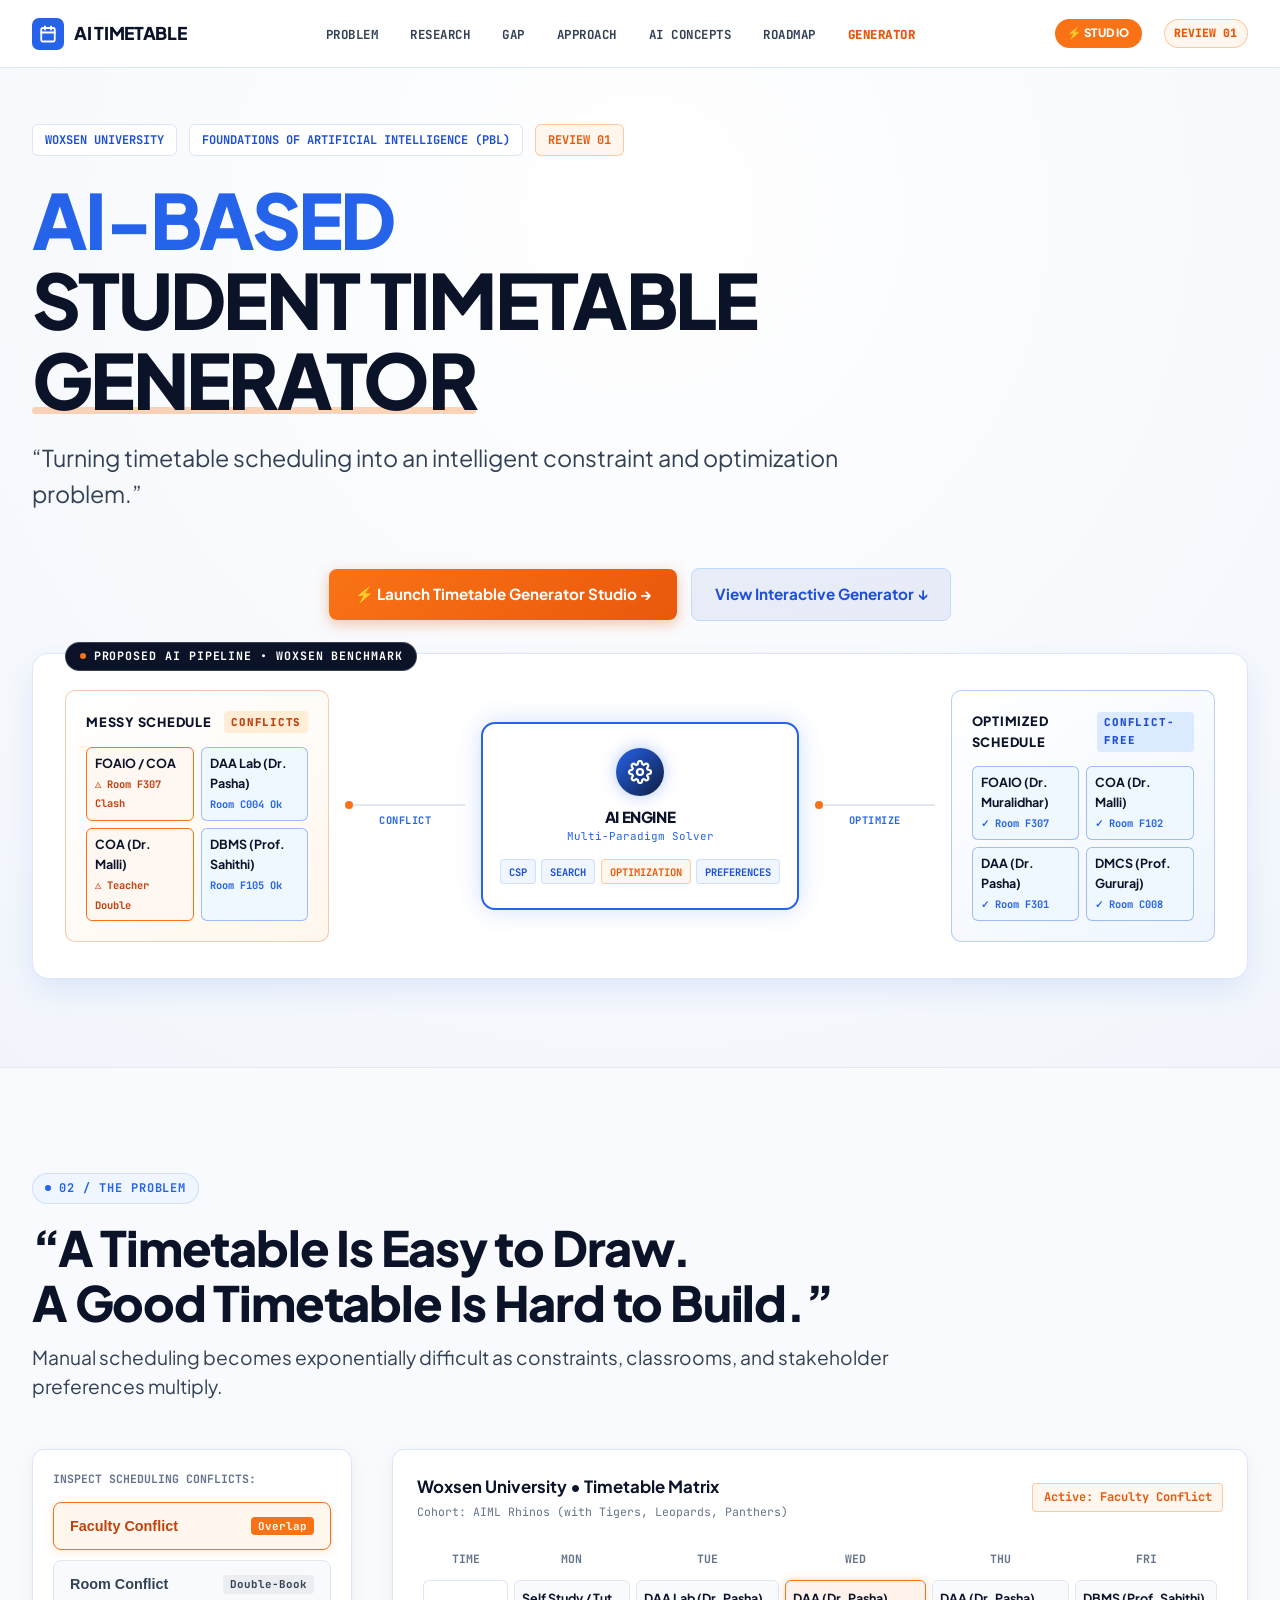
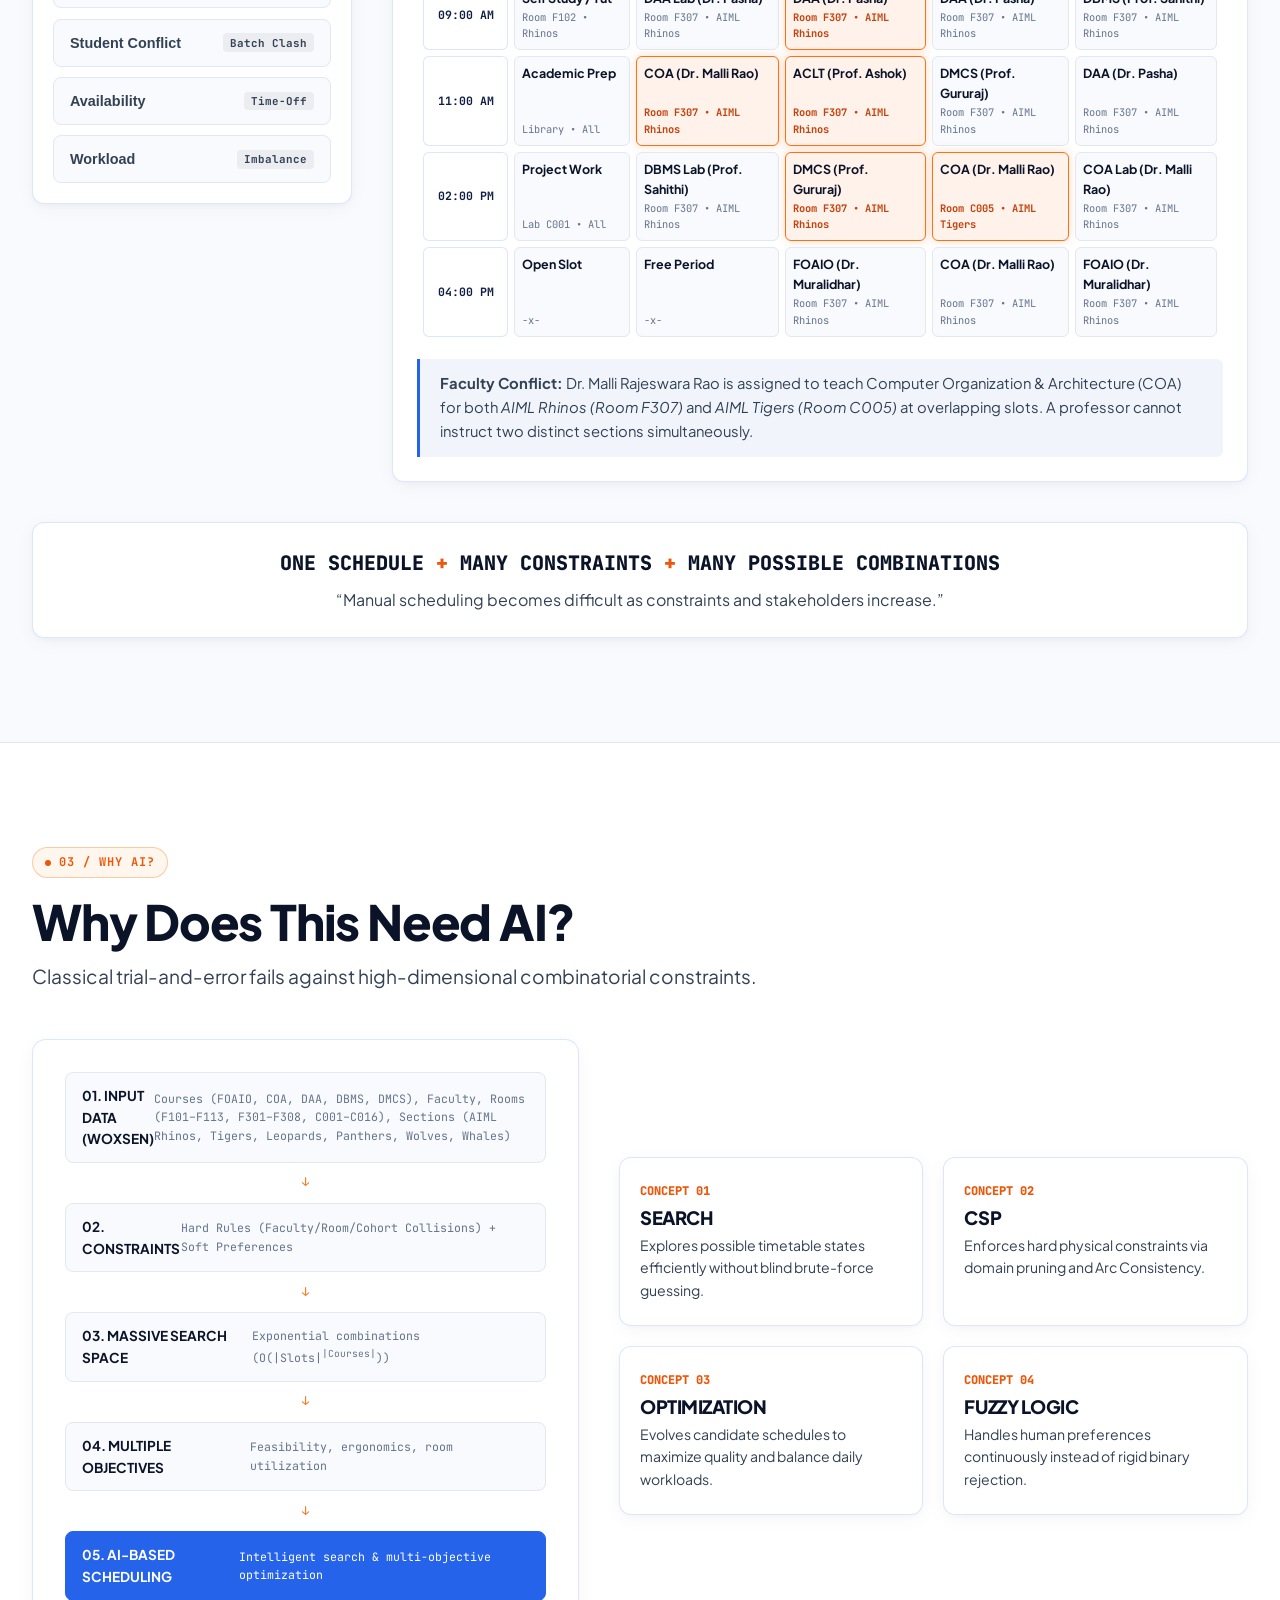
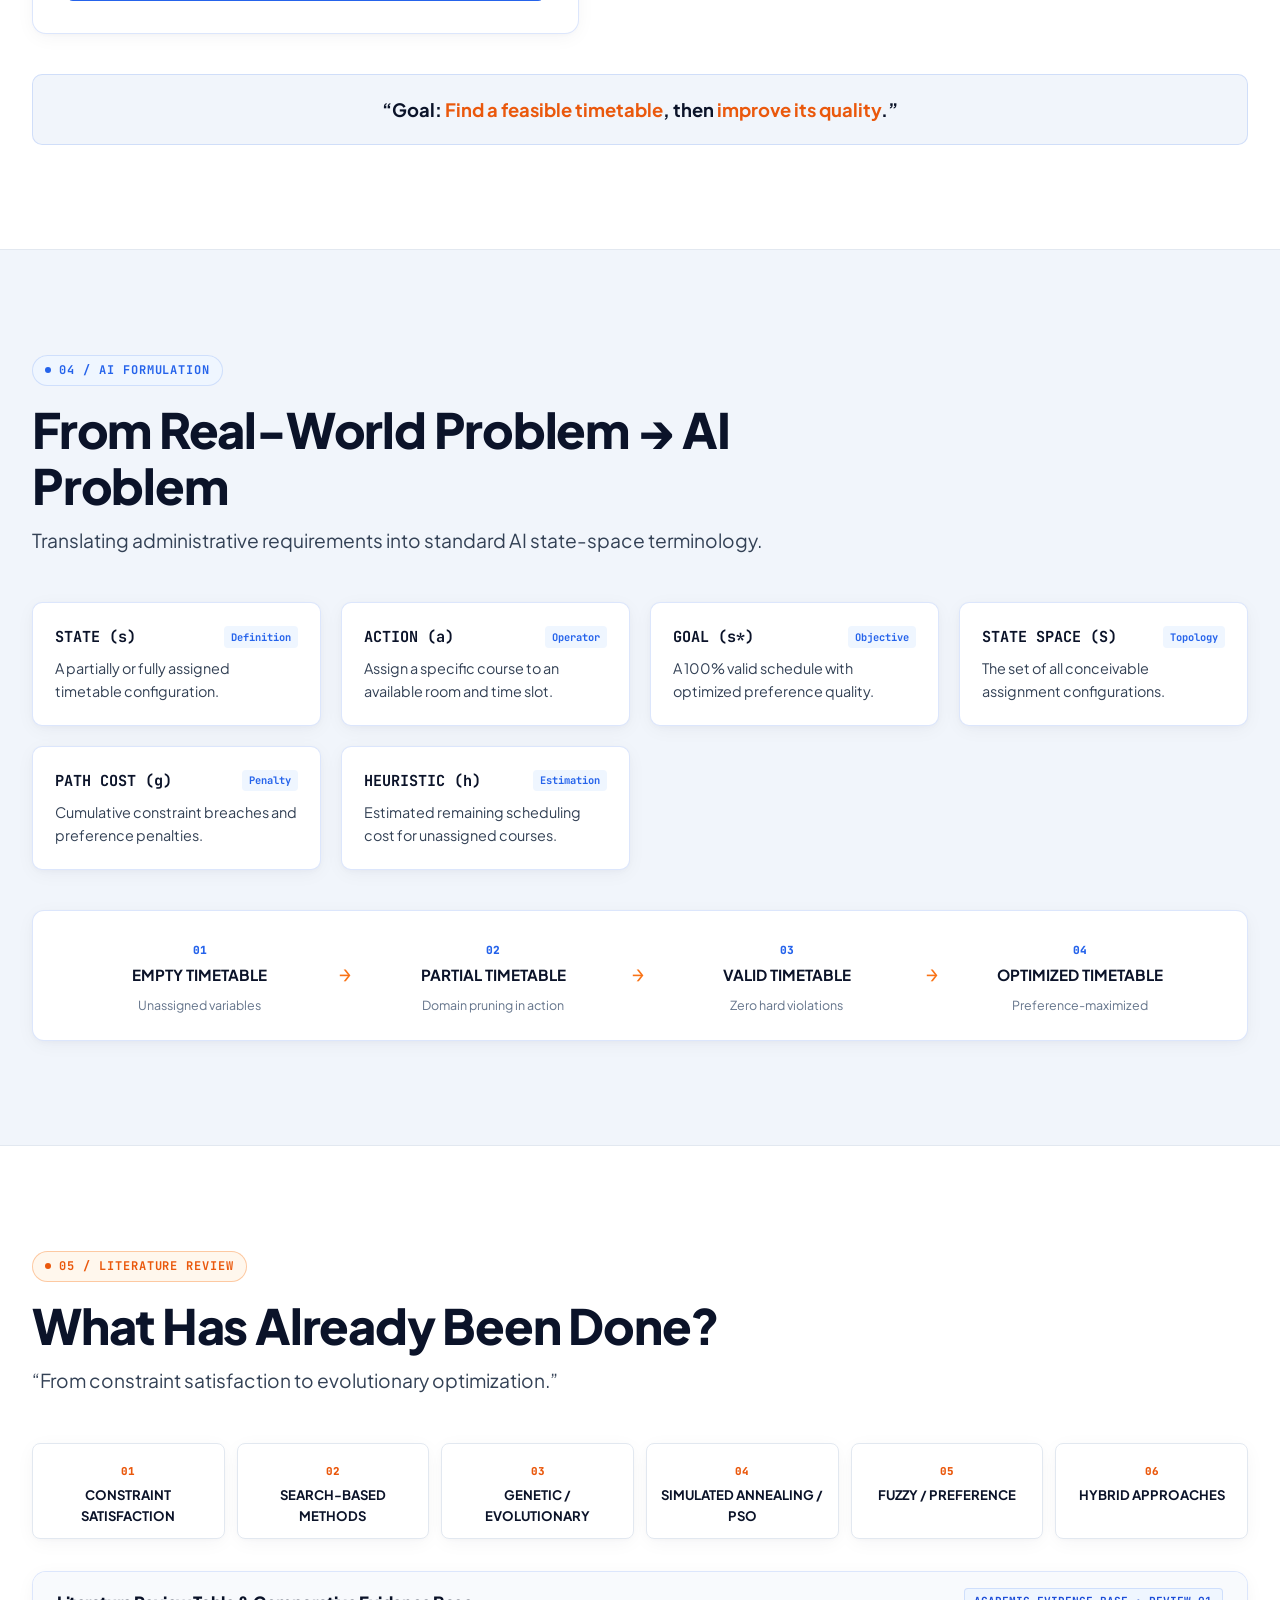
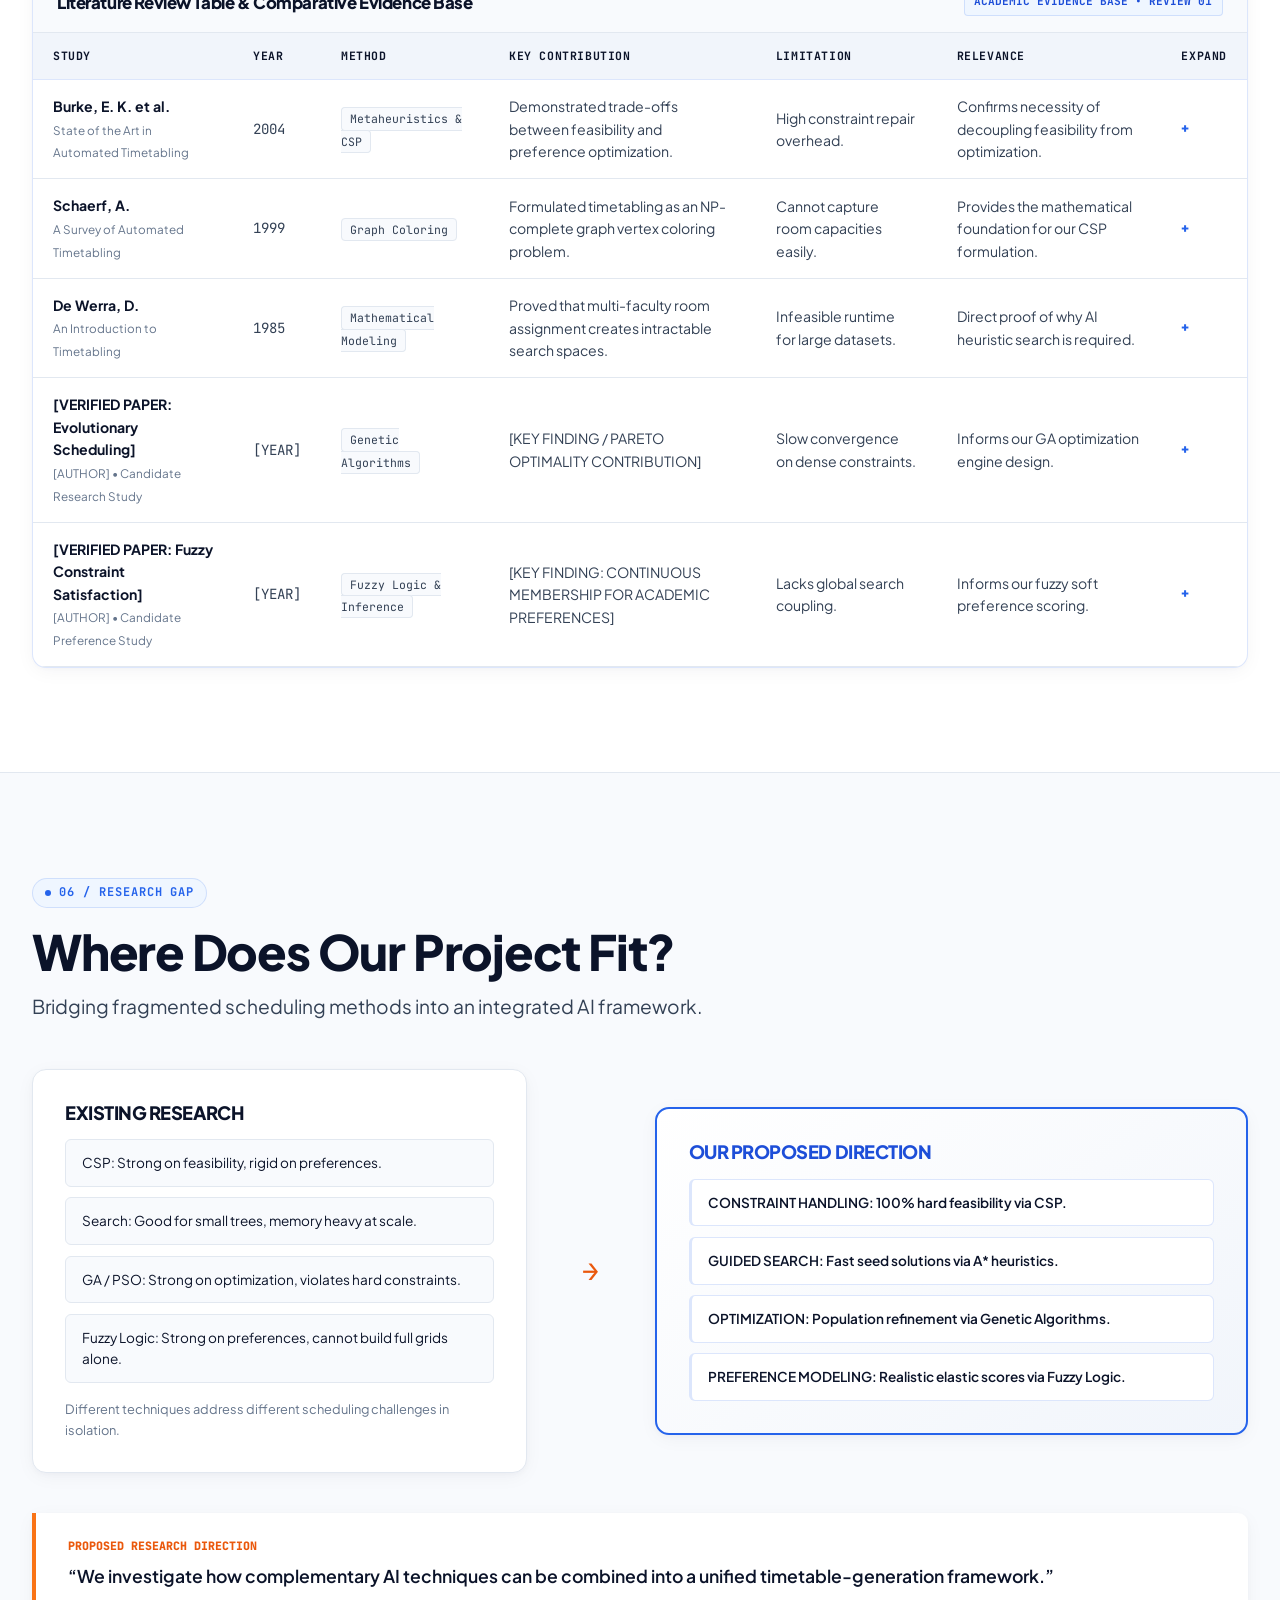
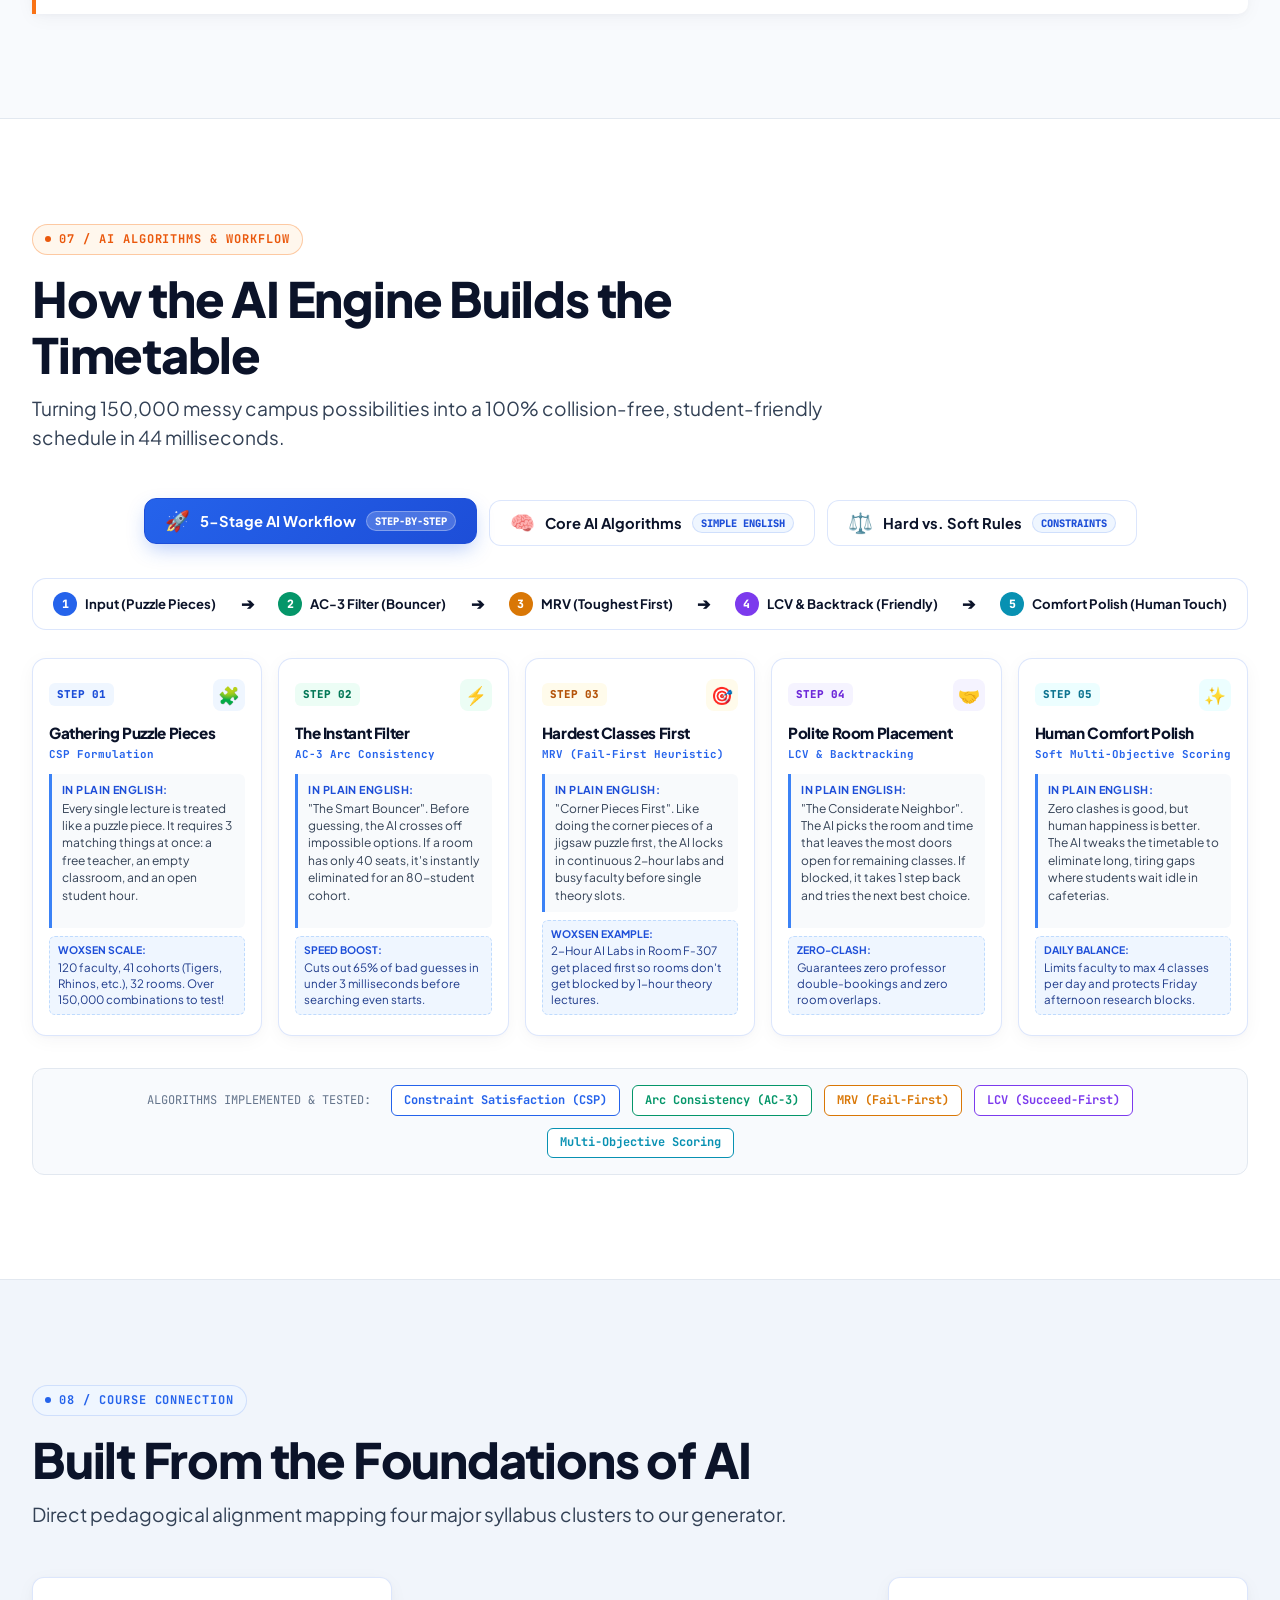
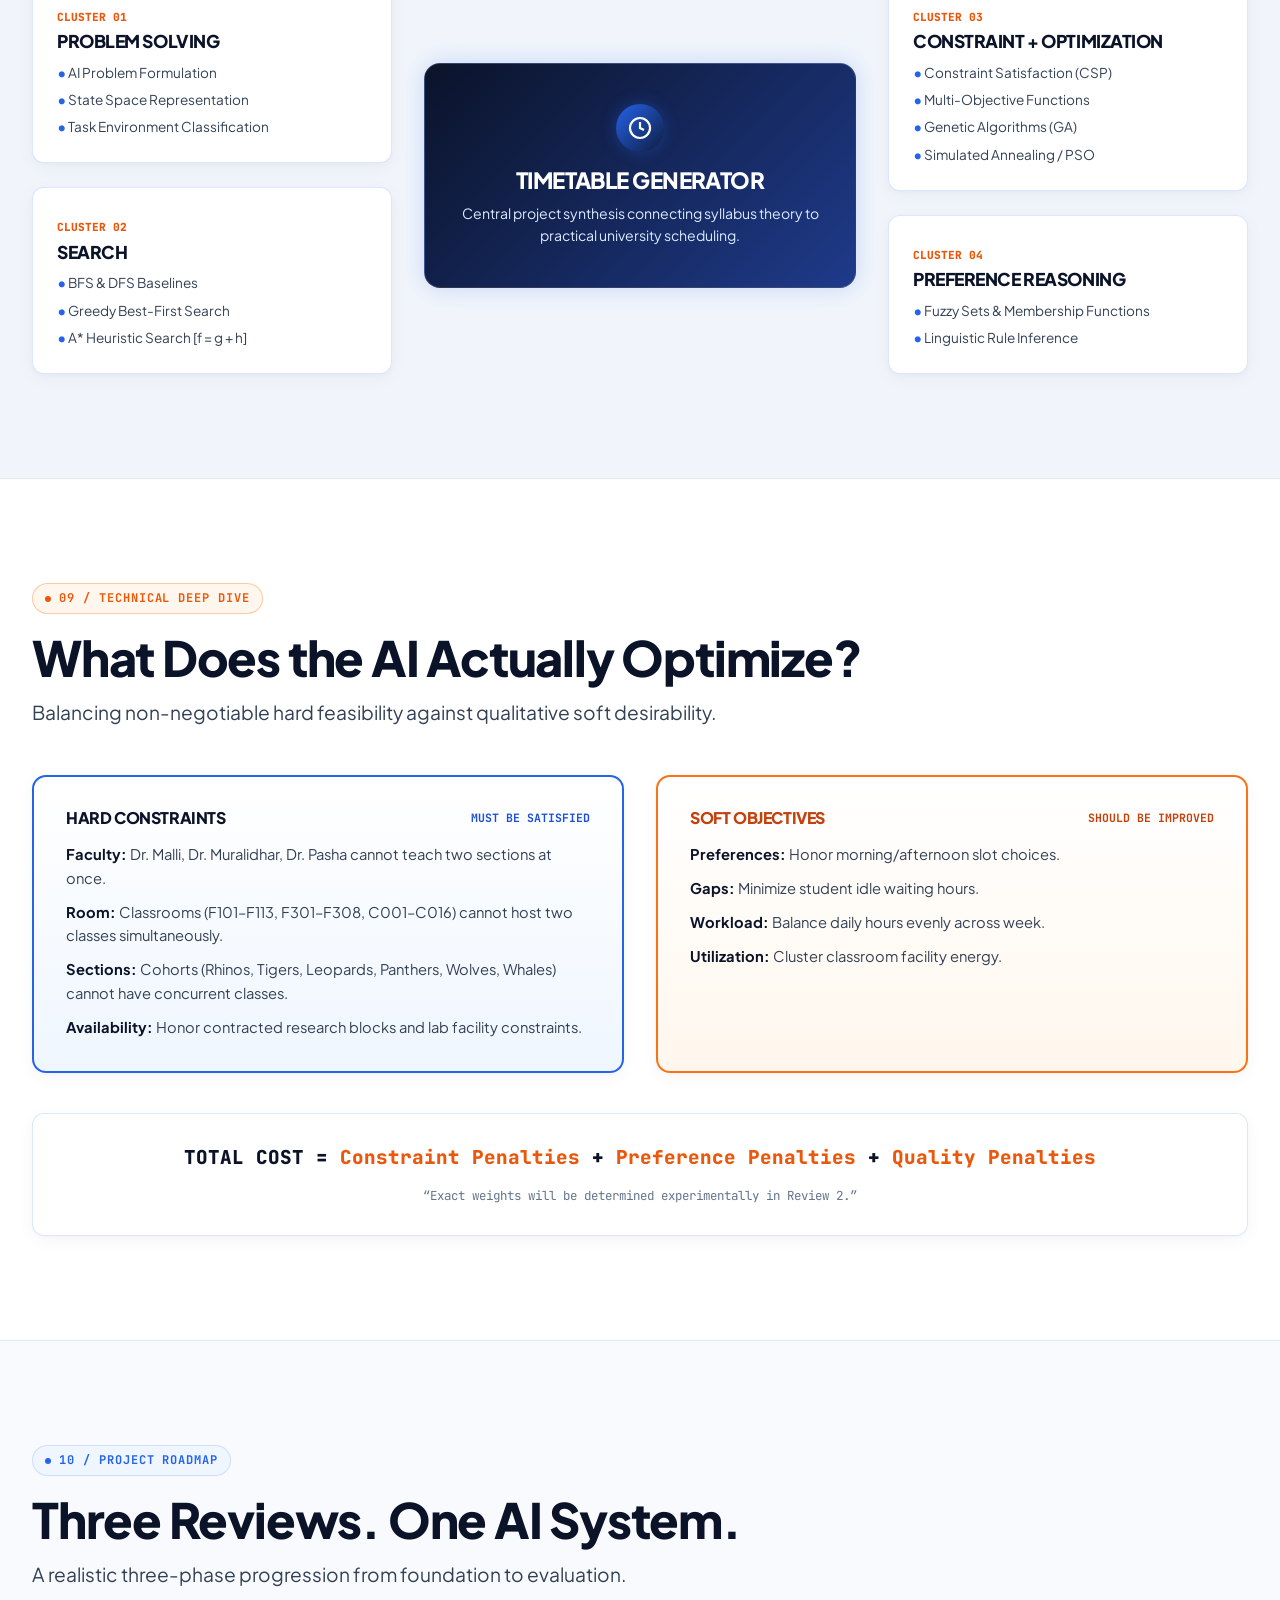
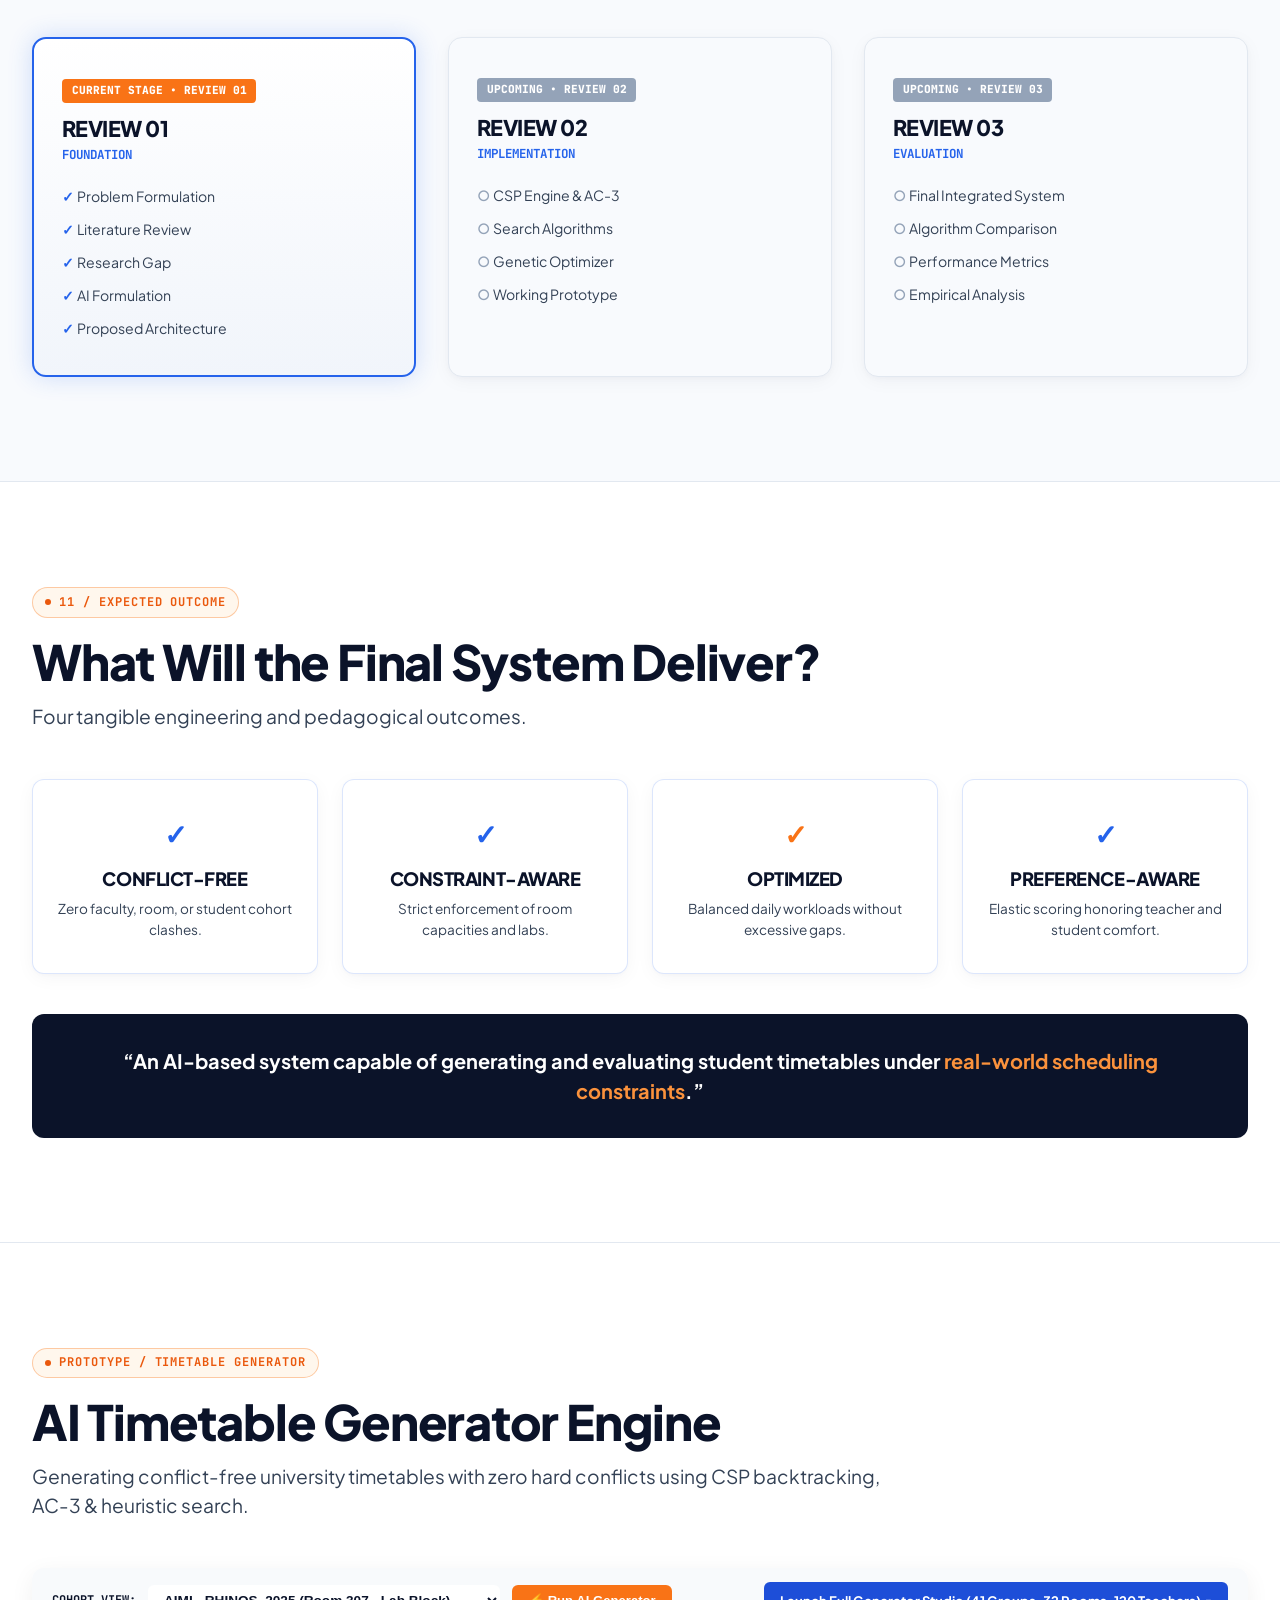
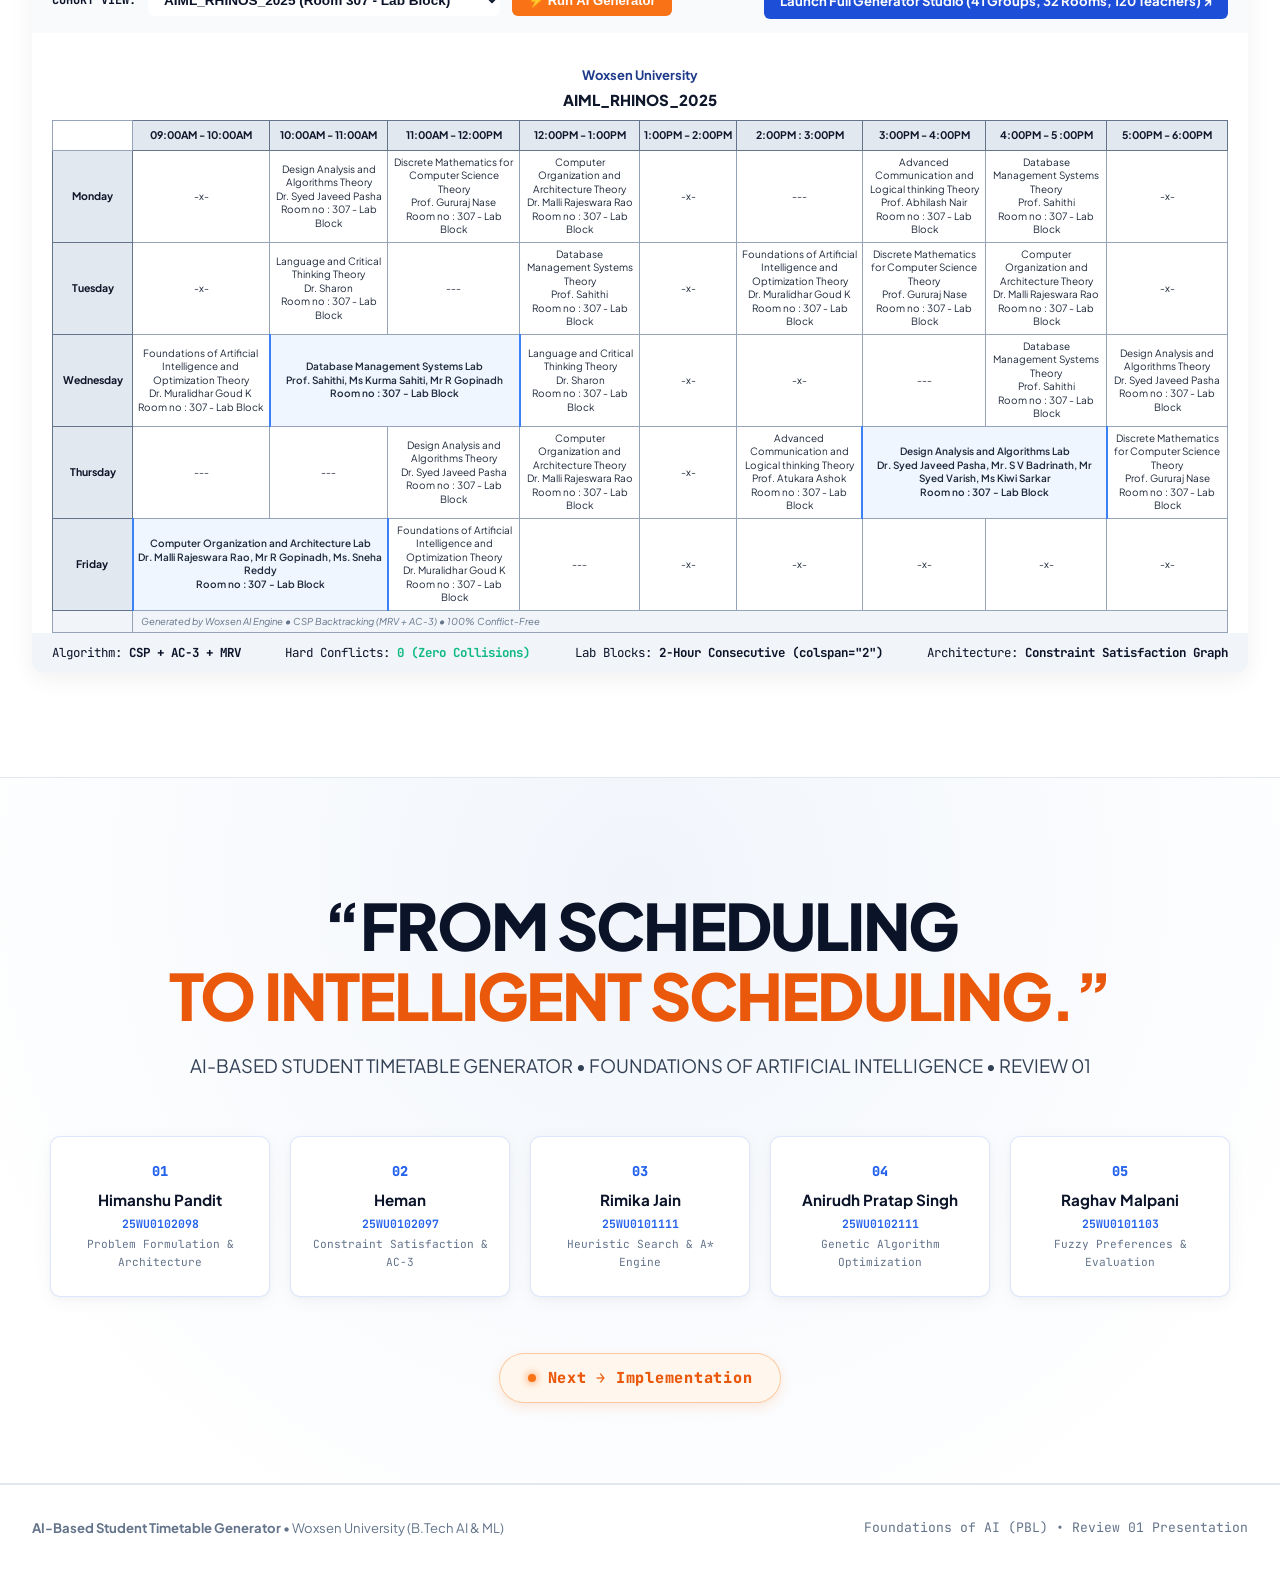
==== commit 8c699043: "Revert "UI Overhaul: Skill Cafe glassmorphic design, Sansation font, campus background, and complete" ====
--- a/index.html
+++ b/index.html
@@ -9,13 +9,11 @@
   <!-- Google Fonts: Plus Jakarta Sans & JetBrains Mono -->
   <link rel="preconnect" href="https://fonts.googleapis.com">
   <link rel="preconnect" href="https://fonts.gstatic.com" crossorigin>
-  <link href="https://fonts.googleapis.com/css2?family=JetBrains+Mono:wght@400;600;700;800&family=Sansation:ital,wght@0,300;0,400;0,700;1,300;1,400;1,700&display=swap" rel="stylesheet">
+  <link href="https://fonts.googleapis.com/css2?family=JetBrains+Mono:wght@400;600;700;800&family=Plus+Jakarta+Sans:wght@400;500;600;700;800;900&display=swap" rel="stylesheet">
 
   <link rel="stylesheet" href="style.css">
 </head>
 <body>
-  <div class="campus-bg-fixed" aria-hidden="true"></div>
-  <div class="campus-bg-overlay" aria-hidden="true"></div>
 
   <!-- ==========================================================================
        MINIMAL STICKY NAVIGATION
@@ -47,7 +45,7 @@
       </nav>
 
       <div style="display: flex; align-items: center; gap: 10px;">
-        <a href="generator.html" class="nav-generator-pill"><svg width="13" height="13" viewBox="0 0 24 24" fill="none" stroke="currentColor" stroke-width="2.5" stroke-linecap="round" stroke-linejoin="round" style="vertical-align:middle;margin-right:4px;"><polygon points="13 2 3 14 12 14 11 22 21 10 12 10 13 2"></polygon></svg>STUDIO</a>
+        <a href="generator.html" class="nav-generator-pill">⚡ STUDIO</a>
         <span class="review-badge-pill">REVIEW 01</span>
       </div>
     </div>
@@ -78,7 +76,7 @@
 
       <div class="hero-actions-row">
         <a href="generator.html" class="btn-hero-primary">
-          <svg width="16" height="16" viewBox="0 0 24 24" fill="none" stroke="currentColor" stroke-width="2.5" stroke-linecap="round" stroke-linejoin="round" style="vertical-align:middle;margin-right:6px;"><polygon points="13 2 3 14 12 14 11 22 21 10 12 10 13 2"></polygon></svg>Launch Timetable Generator Studio →
+          ⚡ Launch Timetable Generator Studio →
         </a>
         <a href="#live-generator" class="btn-hero-secondary">
           View Interactive Generator ↓
@@ -101,7 +99,7 @@
             <div class="grid-slots-3x2">
               <div class="slot-tile conflict-tile">
                 <strong>FOAIO / COA</strong>
-                <span><svg width="12" height="12" viewBox="0 0 24 24" fill="none" stroke="currentColor" stroke-width="2.2" stroke-linecap="round" stroke-linejoin="round" style="vertical-align:middle;margin-right:3px;"><path d="m21.73 18-8-14a2 2 0 0 0-3.48 0l-8 14A2 2 0 0 0 4 21h16a2 2 0 0 0 1.73-3Z"></path><line x1="12" y1="9" x2="12" y2="13"></line><line x1="12" y1="17" x2="12.01" y2="17"></line></svg>Room F307 Clash</span>
+                <span>⚠ Room F307 Clash</span>
               </div>
               <div class="slot-tile clean-tile">
                 <strong>DAA Lab (Dr. Pasha)</strong>
@@ -109,7 +107,7 @@
               </div>
               <div class="slot-tile conflict-tile">
                 <strong>COA (Dr. Malli)</strong>
-                <span><svg width="12" height="12" viewBox="0 0 24 24" fill="none" stroke="currentColor" stroke-width="2.2" stroke-linecap="round" stroke-linejoin="round" style="vertical-align:middle;margin-right:3px;"><path d="m21.73 18-8-14a2 2 0 0 0-3.48 0l-8 14A2 2 0 0 0 4 21h16a2 2 0 0 0 1.73-3Z"></path><line x1="12" y1="9" x2="12" y2="13"></line><line x1="12" y1="17" x2="12.01" y2="17"></line></svg>Teacher Double</span>
+                <span>⚠ Teacher Double</span>
               </div>
               <div class="slot-tile clean-tile">
                 <strong>DBMS (Prof. Sahithi)</strong>
@@ -161,19 +159,19 @@
             <div class="grid-slots-3x2">
               <div class="slot-tile clean-tile">
                 <strong>FOAIO (Dr. Muralidhar)</strong>
-                <span><svg width="12" height="12" viewBox="0 0 24 24" fill="none" stroke="currentColor" stroke-width="2.5" stroke-linecap="round" stroke-linejoin="round" style="vertical-align:middle;margin-right:3px;"><polyline points="20 6 9 17 4 12"></polyline></svg>Room F307</span>
+                <span>✓ Room F307</span>
               </div>
               <div class="slot-tile clean-tile">
                 <strong>COA (Dr. Malli)</strong>
-                <span><svg width="12" height="12" viewBox="0 0 24 24" fill="none" stroke="currentColor" stroke-width="2.5" stroke-linecap="round" stroke-linejoin="round" style="vertical-align:middle;margin-right:3px;"><polyline points="20 6 9 17 4 12"></polyline></svg>Room F102</span>
+                <span>✓ Room F102</span>
               </div>
               <div class="slot-tile clean-tile">
                 <strong>DAA (Dr. Pasha)</strong>
-                <span><svg width="12" height="12" viewBox="0 0 24 24" fill="none" stroke="currentColor" stroke-width="2.5" stroke-linecap="round" stroke-linejoin="round" style="vertical-align:middle;margin-right:3px;"><polyline points="20 6 9 17 4 12"></polyline></svg>Room F301</span>
+                <span>✓ Room F301</span>
               </div>
               <div class="slot-tile clean-tile">
                 <strong>DMCS (Prof. Gururaj)</strong>
-                <span><svg width="12" height="12" viewBox="0 0 24 24" fill="none" stroke="currentColor" stroke-width="2.5" stroke-linecap="round" stroke-linejoin="round" style="vertical-align:middle;margin-right:3px;"><polyline points="20 6 9 17 4 12"></polyline></svg>Room C008</span>
+                <span>✓ Room C008</span>
               </div>
             </div>
           </div>
@@ -867,17 +865,17 @@
       <!-- Interactive Tab Bar -->
       <div class="approach-tabs-nav">
         <button type="button" class="approach-tab-btn active" data-app-tab="pipeline">
-          <span class="tab-icon"><svg width="16" height="16" viewBox="0 0 24 24" fill="none" stroke="currentColor" stroke-width="2" stroke-linecap="round" stroke-linejoin="round"><path d="M4.5 16.5c-1.5 1.26-2 5-2 5s3.74-.5 5-2c.71-.84.7-2.13-.09-2.91a2.18 2.18 0 0 0-2.91-.09z"></path><path d="m12 15-3-3a22 22 0 0 1 2-3.95A12.88 12.88 0 0 1 22 2c0 2.72-.78 7.5-6 11a22.35 22.35 0 0 1-4 2z"></path><path d="M9 12H4s.55-3.03 2-4c1.62-1.08 5 0 5 0"></path><path d="M12 15v5s3.03-.55 4-2c1.08-1.62 0-5 0-5"></path></svg></span>
+          <span class="tab-icon">🚀</span>
           <span class="tab-label">5-Stage AI Workflow</span>
           <span class="tab-badge">Step-by-Step</span>
         </button>
         <button type="button" class="approach-tab-btn" data-app-tab="algorithms">
-          <span class="tab-icon"><svg width="16" height="16" viewBox="0 0 24 24" fill="none" stroke="currentColor" stroke-width="2" stroke-linecap="round" stroke-linejoin="round"><rect x="4" y="4" width="16" height="16" rx="2"></rect><rect x="9" y="9" width="6" height="6"></rect><line x1="9" y1="1" x2="9" y2="4"></line><line x1="15" y1="1" x2="15" y2="4"></line><line x1="9" y1="20" x2="9" y2="23"></line><line x1="15" y1="20" x2="15" y2="23"></line><line x1="20" y1="9" x2="23" y2="9"></line><line x1="20" y1="14" x2="23" y2="14"></line><line x1="1" y1="9" x2="4" y2="9"></line><line x1="1" y1="14" x2="4" y2="14"></line></svg></span>
+          <span class="tab-icon">🧠</span>
           <span class="tab-label">Core AI Algorithms</span>
           <span class="tab-badge">Simple English</span>
         </button>
         <button type="button" class="approach-tab-btn" data-app-tab="rules">
-          <span class="tab-icon"><svg width="16" height="16" viewBox="0 0 24 24" fill="none" stroke="currentColor" stroke-width="2" stroke-linecap="round" stroke-linejoin="round"><path d="m16 16 3-8 3 8c-.87.65-1.92 1-3 1s-2.13-.35-3-1Z"></path><path d="m2 16 3-8 3 8c-.87.65-1.92 1-3 1s-2.13-.35-3-1Z"></path><path d="M7 21h10"></path><path d="M12 3v18"></path><path d="M3 7h18"></path></svg></span>
+          <span class="tab-icon">⚖️</span>
           <span class="tab-label">Hard vs. Soft Rules</span>
           <span class="tab-badge">Constraints</span>
         </button>
@@ -893,22 +891,22 @@
             <span class="app-tracker-num">1</span>
             <span>Input (Puzzle Pieces)</span>
           </div>
-          <span class="app-tracker-arrow">→</span>
+          <span class="app-tracker-arrow">➔</span>
           <div class="app-tracker-step">
             <span class="app-tracker-num" style="background:#059669;">2</span>
             <span>AC-3 Filter (Bouncer)</span>
           </div>
-          <span class="app-tracker-arrow">→</span>
+          <span class="app-tracker-arrow">➔</span>
           <div class="app-tracker-step">
             <span class="app-tracker-num" style="background:#d97706;">3</span>
             <span>MRV (Toughest First)</span>
           </div>
-          <span class="app-tracker-arrow">→</span>
+          <span class="app-tracker-arrow">➔</span>
           <div class="app-tracker-step">
             <span class="app-tracker-num" style="background:#7c3aed;">4</span>
             <span>LCV &amp; Backtrack (Friendly)</span>
           </div>
-          <span class="app-tracker-arrow">→</span>
+          <span class="app-tracker-arrow">➔</span>
           <div class="app-tracker-step">
             <span class="app-tracker-num" style="background:#0891b2;">5</span>
             <span>Comfort Polish (Human Touch)</span>
@@ -921,7 +919,7 @@
           <div class="app-stage-card">
             <div class="app-stage-top-row">
               <span class="app-stage-num-badge" style="background:#eff6ff; color:#1d4ed8;">Step 01</span>
-              <div class="app-stage-icon-wrap" style="background:rgba(56,189,248,0.12); color:#38BDF8;"><svg width="18" height="18" viewBox="0 0 24 24" fill="none" stroke="currentColor" stroke-width="2" stroke-linecap="round" stroke-linejoin="round"><rect x="3" y="3" width="7" height="7"></rect><rect x="14" y="3" width="7" height="7"></rect><rect x="14" y="14" width="7" height="7"></rect><rect x="3" y="14" width="7" height="7"></rect></svg></div>
+              <div class="app-stage-icon-wrap" style="background:#eff6ff; color:#2563eb;">🧩</div>
             </div>
             <h4 class="app-stage-title">Gathering Puzzle Pieces</h4>
             <span class="app-stage-algo-sub">CSP Formulation</span>
@@ -939,7 +937,7 @@
           <div class="app-stage-card">
             <div class="app-stage-top-row">
               <span class="app-stage-num-badge" style="background:#ecfdf5; color:#047857;">Step 02</span>
-              <div class="app-stage-icon-wrap" style="background:rgba(16,185,129,0.12); color:#10B981;"><svg width="18" height="18" viewBox="0 0 24 24" fill="none" stroke="currentColor" stroke-width="2" stroke-linecap="round" stroke-linejoin="round"><polygon points="13 2 3 14 12 14 11 22 21 10 12 10 13 2"></polygon></svg></div>
+              <div class="app-stage-icon-wrap" style="background:#ecfdf5; color:#059669;">⚡</div>
             </div>
             <h4 class="app-stage-title">The Instant Filter</h4>
             <span class="app-stage-algo-sub">AC-3 Arc Consistency</span>
@@ -957,7 +955,7 @@
           <div class="app-stage-card">
             <div class="app-stage-top-row">
               <span class="app-stage-num-badge" style="background:#fffbeb; color:#b45309;">Step 03</span>
-              <div class="app-stage-icon-wrap" style="background:rgba(245,158,11,0.12); color:#F59E0B;"><svg width="18" height="18" viewBox="0 0 24 24" fill="none" stroke="currentColor" stroke-width="2" stroke-linecap="round" stroke-linejoin="round"><circle cx="12" cy="12" r="10"></circle><circle cx="12" cy="12" r="6"></circle><circle cx="12" cy="12" r="2"></circle></svg></div>
+              <div class="app-stage-icon-wrap" style="background:#fffbeb; color:#d97706;">🎯</div>
             </div>
             <h4 class="app-stage-title">Hardest Classes First</h4>
             <span class="app-stage-algo-sub">MRV (Fail-First Heuristic)</span>
@@ -975,7 +973,7 @@
           <div class="app-stage-card">
             <div class="app-stage-top-row">
               <span class="app-stage-num-badge" style="background:#f5f3ff; color:#6d28d9;">Step 04</span>
-              <div class="app-stage-icon-wrap" style="background:rgba(139,92,246,0.12); color:#A78BFA;"><svg width="18" height="18" viewBox="0 0 24 24" fill="none" stroke="currentColor" stroke-width="2" stroke-linecap="round" stroke-linejoin="round"><path d="M16 21v-2a4 4 0 0 0-4-4H6a4 4 0 0 0-4 4v2"></path><circle cx="9" cy="7" r="4"></circle><path d="M22 21v-2a4 4 0 0 0-3-3.87"></path><path d="M16 3.13a4 4 0 0 1 0 7.75"></path></svg></div>
+              <div class="app-stage-icon-wrap" style="background:#f5f3ff; color:#7c3aed;">🤝</div>
             </div>
             <h4 class="app-stage-title">Polite Room Placement</h4>
             <span class="app-stage-algo-sub">LCV &amp; Backtracking</span>
@@ -993,7 +991,7 @@
           <div class="app-stage-card">
             <div class="app-stage-top-row">
               <span class="app-stage-num-badge" style="background:#ecfeff; color:#0e7490;">Step 05</span>
-              <div class="app-stage-icon-wrap" style="background:rgba(6,182,212,0.12); color:#22D3EE;"><svg width="18" height="18" viewBox="0 0 24 24" fill="none" stroke="currentColor" stroke-width="2" stroke-linecap="round" stroke-linejoin="round"><path d="m12 3-1.912 5.813a2 2 0 0 1-1.275 1.275L3 12l5.813 1.912a2 2 0 0 1 1.275 1.275L12 21l1.912-5.813a2 2 0 0 1 1.275-1.275L21 12l-5.813-1.912a2 2 0 0 1-1.275-1.275L12 3Z"></path></svg></div>
+              <div class="app-stage-icon-wrap" style="background:#ecfeff; color:#0891b2;">✨</div>
             </div>
             <h4 class="app-stage-title">Human Comfort Polish</h4>
             <span class="app-stage-algo-sub">Soft Multi-Objective Scoring</span>
@@ -1017,14 +1015,14 @@
           <!-- Algorithm 1 -->
           <div class="app-algo-card" style="border-top: 4px solid #2563eb;">
             <div class="app-algo-card-head">
-              <span class="algo-emoji" style="display:inline-flex;color:#38BDF8;"><svg width="18" height="18" viewBox="0 0 24 24" fill="none" stroke="currentColor" stroke-width="2" stroke-linecap="round" stroke-linejoin="round"><rect x="3" y="3" width="7" height="7"></rect><rect x="14" y="3" width="7" height="7"></rect><rect x="14" y="14" width="7" height="7"></rect><rect x="3" y="14" width="7" height="7"></rect></svg></span>
+              <span class="algo-emoji">🧩</span>
               <div>
                 <h4>1. Constraint Satisfaction Problem (CSP)</h4>
                 <span class="app-algo-syllabus-tag">Unit 2 • Core AI Formulation</span>
               </div>
             </div>
             <div class="app-algo-analogy-banner">
-              <svg width="14" height="14" viewBox="0 0 24 24" fill="none" stroke="currentColor" stroke-width="2" stroke-linecap="round" stroke-linejoin="round" style="vertical-align:middle;margin-right:6px;"><path d="M15 14c.2-1 .7-1.7 1.5-2.5 1-.9 1.5-2.2 1.5-3.5A6 6 0 0 0 6 8c0 1 .2 2.2 1.5 3.5.7.7 1.3 1.5 1.5 2.5"></path><path d="M9 18h6"></path><path d="M10 22h4"></path></svg> Real-World Analogy: "University-Scale Sudoku"
+              💡 Real-World Analogy: "University-Scale Sudoku"
             </div>
             <p class="app-algo-desc">
               Instead of humans arguing over spreadsheets for weeks, CSP treats the timetable like a giant Sudoku puzzle with clear mathematical rules.
@@ -1041,14 +1039,14 @@
           <!-- Algorithm 2 -->
           <div class="app-algo-card" style="border-top: 4px solid #059669;">
             <div class="app-algo-card-head">
-              <span class="algo-emoji" style="display:inline-flex;color:#10B981;"><svg width="18" height="18" viewBox="0 0 24 24" fill="none" stroke="currentColor" stroke-width="2" stroke-linecap="round" stroke-linejoin="round"><polygon points="13 2 3 14 12 14 11 22 21 10 12 10 13 2"></polygon></svg></span>
+              <span class="algo-emoji">⚡</span>
               <div>
                 <h4>2. Mackworth's Arc Consistency (AC-3)</h4>
                 <span class="app-algo-syllabus-tag">Unit 2 • Domain Pruning</span>
               </div>
             </div>
             <div class="app-algo-analogy-banner">
-              <svg width="14" height="14" viewBox="0 0 24 24" fill="none" stroke="currentColor" stroke-width="2" stroke-linecap="round" stroke-linejoin="round" style="vertical-align:middle;margin-right:6px;"><path d="M15 14c.2-1 .7-1.7 1.5-2.5 1-.9 1.5-2.2 1.5-3.5A6 6 0 0 0 6 8c0 1 .2 2.2 1.5 3.5.7.7 1.3 1.5 1.5 2.5"></path><path d="M9 18h6"></path><path d="M10 22h4"></path></svg> Real-World Analogy: "The Smart Bouncer at the Door"
+              💡 Real-World Analogy: "The Smart Bouncer at the Door"
             </div>
             <p class="app-algo-desc">
               When a venue is full, the bouncer turns people away before they wait in line. AC-3 eliminates impossible room and time combinations before searching even begins.
@@ -1065,14 +1063,14 @@
           <!-- Algorithm 3 -->
           <div class="app-algo-card" style="border-top: 4px solid #d97706;">
             <div class="app-algo-card-head">
-              <span class="algo-emoji" style="display:inline-flex;color:#F59E0B;"><svg width="18" height="18" viewBox="0 0 24 24" fill="none" stroke="currentColor" stroke-width="2" stroke-linecap="round" stroke-linejoin="round"><circle cx="12" cy="12" r="10"></circle><circle cx="12" cy="12" r="6"></circle><circle cx="12" cy="12" r="2"></circle></svg></span>
+              <span class="algo-emoji">🎯</span>
               <div>
                 <h4>3. Minimum Remaining Values (MRV Heuristic)</h4>
                 <span class="app-algo-syllabus-tag">Unit 1 &amp; 2 • Heuristic Search</span>
               </div>
             </div>
             <div class="app-algo-analogy-banner">
-              <svg width="14" height="14" viewBox="0 0 24 24" fill="none" stroke="currentColor" stroke-width="2" stroke-linecap="round" stroke-linejoin="round" style="vertical-align:middle;margin-right:6px;"><path d="M15 14c.2-1 .7-1.7 1.5-2.5 1-.9 1.5-2.2 1.5-3.5A6 6 0 0 0 6 8c0 1 .2 2.2 1.5 3.5.7.7 1.3 1.5 1.5 2.5"></path><path d="M9 18h6"></path><path d="M10 22h4"></path></svg> Real-World Analogy: "Putting the Big Rocks in the Jar First"
+              💡 Real-World Analogy: "Putting the Big Rocks in the Jar First"
             </div>
             <p class="app-algo-desc">
               If you put sand in a jar first, the big rocks will never fit. MRV forces the computer to schedule the hardest, most restricted classes first.
@@ -1089,14 +1087,14 @@
           <!-- Algorithm 4 -->
           <div class="app-algo-card" style="border-top: 4px solid #7c3aed;">
             <div class="app-algo-card-head">
-              <span class="algo-emoji" style="display:inline-flex;color:#A78BFA;"><svg width="18" height="18" viewBox="0 0 24 24" fill="none" stroke="currentColor" stroke-width="2" stroke-linecap="round" stroke-linejoin="round"><path d="M16 21v-2a4 4 0 0 0-4-4H6a4 4 0 0 0-4 4v2"></path><circle cx="9" cy="7" r="4"></circle><path d="M22 21v-2a4 4 0 0 0-3-3.87"></path><path d="M16 3.13a4 4 0 0 1 0 7.75"></path></svg></span>
+              <span class="algo-emoji">🤝</span>
               <div>
                 <h4>4. Least Constraining Value (LCV Heuristic)</h4>
                 <span class="app-algo-syllabus-tag">Unit 2 • Value Ordering</span>
               </div>
             </div>
             <div class="app-algo-analogy-banner">
-              <svg width="14" height="14" viewBox="0 0 24 24" fill="none" stroke="currentColor" stroke-width="2" stroke-linecap="round" stroke-linejoin="round" style="vertical-align:middle;margin-right:6px;"><path d="M15 14c.2-1 .7-1.7 1.5-2.5 1-.9 1.5-2.2 1.5-3.5A6 6 0 0 0 6 8c0 1 .2 2.2 1.5 3.5.7.7 1.3 1.5 1.5 2.5"></path><path d="M9 18h6"></path><path d="M10 22h4"></path></svg> Real-World Analogy: "The Considerate Roommate"
+              💡 Real-World Analogy: "The Considerate Roommate"
             </div>
             <p class="app-algo-desc">
               When storing food in a shared fridge, you pick the shelf that leaves room for everyone else. LCV chooses the room and time that leaves the most choices open for others.
@@ -1120,7 +1118,7 @@
           <!-- Hard Rules -->
           <div class="app-rule-card hard">
             <div class="app-rule-header">
-              <span class="app-rule-icon"><svg width="24" height="24" viewBox="0 0 24 24" fill="none" stroke="#DA5662" stroke-width="2" stroke-linecap="round" stroke-linejoin="round"><circle cx="12" cy="12" r="9" fill="rgba(218,86,98,0.2)"></circle><line x1="12" y1="8" x2="12" y2="12"></line><line x1="12" y1="16" x2="12.01" y2="16"></line></svg></span>
+              <span class="app-rule-icon">🔴</span>
               <div class="app-rule-title-wrap">
                 <h4>HARD CONSTRAINTS</h4>
                 <div class="app-rule-sub">Physical Laws • 100% Non-Negotiable</div>
@@ -1130,23 +1128,23 @@
               These rules cannot be broken under any circumstances. If even one is violated, the schedule is physically impossible to execute in the university.
             </p>
             <div class="app-rule-item">
-              <span class="rule-icon"><svg width="14" height="14" viewBox="0 0 24 24" fill="none" stroke="#DA5662" stroke-width="2.2" stroke-linecap="round" stroke-linejoin="round"><circle cx="12" cy="12" r="10"></circle><line x1="4.93" y1="4.93" x2="19.07" y2="19.07"></line></svg></span>
+              <span class="rule-icon">🚫</span>
               <div><strong>No Faculty Overlaps:</strong> Dr. Himanshu Pandit cannot lecture in Room F101 and Room F102 at the same hour.</div>
             </div>
             <div class="app-rule-item">
-              <span class="rule-icon"><svg width="14" height="14" viewBox="0 0 24 24" fill="none" stroke="#DA5662" stroke-width="2.2" stroke-linecap="round" stroke-linejoin="round"><circle cx="12" cy="12" r="10"></circle><line x1="4.93" y1="4.93" x2="19.07" y2="19.07"></line></svg></span>
+              <span class="rule-icon">🚫</span>
               <div><strong>No Room Overlaps:</strong> Room F307 cannot host AIML Tigers and AIML Rhinos simultaneously.</div>
             </div>
             <div class="app-rule-item">
-              <span class="rule-icon"><svg width="14" height="14" viewBox="0 0 24 24" fill="none" stroke="#DA5662" stroke-width="2.2" stroke-linecap="round" stroke-linejoin="round"><circle cx="12" cy="12" r="10"></circle><line x1="4.93" y1="4.93" x2="19.07" y2="19.07"></line></svg></span>
+              <span class="rule-icon">🚫</span>
               <div><strong>No Cohort Clashes:</strong> AIML Tigers students cannot have FOAIO and DAA at the exact same time.</div>
             </div>
             <div class="app-rule-item">
-              <span class="rule-icon"><svg width="14" height="14" viewBox="0 0 24 24" fill="none" stroke="#DA5662" stroke-width="2" stroke-linecap="round" stroke-linejoin="round"><circle cx="12" cy="12" r="10"></circle><polyline points="12 6 12 12 16 14"></polyline></svg></span>
+              <span class="rule-icon">⏱️</span>
               <div><strong>Continuous Lab Blocks:</strong> 2-hour practical computer sessions must occupy two uninterrupted consecutive slots.</div>
             </div>
             <div class="app-rule-item">
-              <span class="rule-icon"><svg width="14" height="14" viewBox="0 0 24 24" fill="none" stroke="#DA5662" stroke-width="2" stroke-linecap="round" stroke-linejoin="round"><path d="M21.3 8.7 8.7 21.3c-1 1-2.6 1-3.6 0l-1.4-1.4c-1-1-1-2.6 0-3.6L16.3 3.7c1-1 2.6-1 3.6 0l1.4 1.4c1 1 1 2.6 0 3.6Z"></path><path d="m14.5 5.5-2.5 2.5"></path><path d="m11.5 8.5-2.5 2.5"></path><path d="m8.5 11.5-2.5 2.5"></path></svg></span>
+              <span class="rule-icon">📐</span>
               <div><strong>Room Capacity Compliance:</strong> An 80-student cohort is never assigned to a 40-seat classroom.</div>
             </div>
           </div>
@@ -1154,7 +1152,7 @@
           <!-- Soft Rules -->
           <div class="app-rule-card soft">
             <div class="app-rule-header">
-              <span class="app-rule-icon"><svg width="24" height="24" viewBox="0 0 24 24" fill="none" stroke="#34D399" stroke-width="2" stroke-linecap="round" stroke-linejoin="round"><circle cx="12" cy="12" r="9" fill="rgba(52,211,153,0.2)"></circle><polyline points="9 12 11 14 15 10"></polyline></svg></span>
+              <span class="app-rule-icon">🟢</span>
               <div class="app-rule-title-wrap">
                 <h4>SOFT CONSTRAINTS</h4>
                 <div class="app-rule-sub">Human Comfort &amp; Academic Convenience</div>
@@ -1164,23 +1162,23 @@
               These rules measure quality of life. The AI scores solutions and minimizes penalties to create comfortable, healthy schedules for students and teachers.
             </p>
             <div class="app-rule-item">
-              <span class="rule-icon"><svg width="14" height="14" viewBox="0 0 24 24" fill="none" stroke="#34D399" stroke-width="2" stroke-linecap="round" stroke-linejoin="round"><path d="M18 8h1a4 4 0 0 1 0 8h-1"></path><path d="M2 8h16v9a4 4 0 0 1-4 4H6a4 4 0 0 1-4-4V8z"></path><line x1="6" y1="1" x2="6" y2="4"></line><line x1="10" y1="1" x2="10" y2="4"></line><line x1="14" y1="1" x2="14" y2="4"></line></svg></span>
+              <span class="rule-icon">☕</span>
               <div><strong>Minimal Student Idle Gaps:</strong> Eliminates painful 3-hour waiting gaps between morning and afternoon lectures.</div>
             </div>
             <div class="app-rule-item">
-              <span class="rule-icon"><svg width="14" height="14" viewBox="0 0 24 24" fill="none" stroke="#34D399" stroke-width="2" stroke-linecap="round" stroke-linejoin="round"><path d="m16 16 3-8 3 8c-.87.65-1.92 1-3 1s-2.13-.35-3-1Z"></path><path d="m2 16 3-8 3 8c-.87.65-1.92 1-3 1s-2.13-.35-3-1Z"></path><path d="M7 21h10"></path><path d="M12 3v18"></path><path d="M3 7h18"></path></svg></span>
+              <span class="rule-icon">⚖️</span>
               <div><strong>Balanced Daily Load:</strong> Distributes lectures evenly across Monday–Friday (3–4 hrs/day) instead of exhausting 6-hour marathons.</div>
             </div>
             <div class="app-rule-item">
-              <span class="rule-icon"><svg width="14" height="14" viewBox="0 0 24 24" fill="none" stroke="#34D399" stroke-width="2" stroke-linecap="round" stroke-linejoin="round"><path d="M6 18h12"></path><path d="M10 2v7.31"></path><path d="M14 2v7.31"></path><path d="m8.5 2 7 0"></path><path d="M14 9.3 18.5 17H5.5L10 9.3"></path></svg></span>
+              <span class="rule-icon">🔬</span>
               <div><strong>Protected Research Blocks:</strong> Protects dedicated research, PhD guidance, and committee hours on Friday afternoons.</div>
             </div>
             <div class="app-rule-item">
-              <span class="rule-icon"><svg width="14" height="14" viewBox="0 0 24 24" fill="none" stroke="#34D399" stroke-width="2" stroke-linecap="round" stroke-linejoin="round"><line x1="3" y1="21" x2="21" y2="21"></line><line x1="4" y1="10" x2="20" y2="10"></line><polygon points="12 2 20 7 4 7 12 2"></polygon><line x1="6" y1="10" x2="6" y2="21"></line><line x1="10" y1="10" x2="10" y2="21"></line><line x1="14" y1="10" x2="14" y2="21"></line><line x1="18" y1="10" x2="18" y2="21"></line></svg></span>
+              <span class="rule-icon">🏛️</span>
               <div><strong>Campus Building Proximity:</strong> Keeps cohorts clustered in their home building (F-Block or C-Block) to prevent long walking treks.</div>
             </div>
             <div class="app-rule-item">
-              <span class="rule-icon"><svg width="14" height="14" viewBox="0 0 24 24" fill="none" stroke="#34D399" stroke-width="2" stroke-linecap="round" stroke-linejoin="round"><path d="M12 2v6"></path><path d="m4.93 10.93 4.24-4.24"></path><path d="m14.83 6.69 4.24 4.24"></path><path d="M2 18h20"></path><path d="M20 22H4"></path><path d="m16 18a4 4 0 0 0-8 0"></path></svg></span>
+              <span class="rule-icon">🌅</span>
               <div><strong>Fair Early Slot Rotation:</strong> Rotates early 9:00 AM slots fairly across courses instead of overburdening one subject.</div>
             </div>
           </div>
@@ -1396,25 +1394,25 @@
 
       <div class="outcomes-four-quad">
         <div class="outcome-block">
-          <div class="outcome-icon-check"><svg width="22" height="22" viewBox="0 0 24 24" fill="none" stroke="currentColor" stroke-width="2.5" stroke-linecap="round" stroke-linejoin="round"><polyline points="20 6 9 17 4 12"></polyline></svg></div>
+          <div class="outcome-icon-check">✓</div>
           <h4>CONFLICT-FREE</h4>
           <p>Zero faculty, room, or student cohort clashes.</p>
         </div>
 
         <div class="outcome-block">
-          <div class="outcome-icon-check"><svg width="22" height="22" viewBox="0 0 24 24" fill="none" stroke="currentColor" stroke-width="2.5" stroke-linecap="round" stroke-linejoin="round"><polyline points="20 6 9 17 4 12"></polyline></svg></div>
+          <div class="outcome-icon-check">✓</div>
           <h4>CONSTRAINT-AWARE</h4>
           <p>Strict enforcement of room capacities and labs.</p>
         </div>
 
         <div class="outcome-block">
-          <div class="outcome-icon-check"><svg width="22" height="22" viewBox="0 0 24 24" fill="none" stroke="currentColor" stroke-width="2.5" stroke-linecap="round" stroke-linejoin="round"><polyline points="20 6 9 17 4 12"></polyline></svg></div>
+          <div class="outcome-icon-check">✓</div>
           <h4>OPTIMIZED</h4>
           <p>Balanced daily workloads without excessive gaps.</p>
         </div>
 
         <div class="outcome-block">
-          <div class="outcome-icon-check"><svg width="22" height="22" viewBox="0 0 24 24" fill="none" stroke="currentColor" stroke-width="2.5" stroke-linecap="round" stroke-linejoin="round"><polyline points="20 6 9 17 4 12"></polyline></svg></div>
+          <div class="outcome-icon-check">✓</div>
           <h4>PREFERENCE-AWARE</h4>
           <p>Elastic scoring honoring teacher and student comfort.</p>
         </div>
@@ -1458,7 +1456,7 @@
               <option value="table_25">BCA_TIGERS_2025 (Room 304 - Lab Block)</option>
             </select>
             <button type="button" id="embed-btn-generate" class="embed-btn-primary">
-              <svg width="13" height="13" viewBox="0 0 24 24" fill="none" stroke="currentColor" stroke-width="2.5" stroke-linecap="round" stroke-linejoin="round" style="vertical-align:middle;margin-right:4px;"><polygon points="13 2 3 14 12 14 11 22 21 10 12 10 13 2"></polygon></svg>Run AI Generator
+              ⚡ Run AI Generator
             </button>
           </div>
           <div class="embed-right-actions">
--- a/style.css
+++ b/style.css
@@ -1,96 +1,58 @@
-@import url('https://fonts.googleapis.com/css2?family=Sansation:ital,wght@0,300;0,400;0,700;1,300;1,400;1,700&display=swap');
-@import url('https://fonts.googleapis.com/css2?family=JetBrains+Mono:wght@400;600;700;800&display=swap');
+/* ==========================================================================
+   AI-BASED STUDENT TIMETABLE GENERATOR — REVIEW 01 PRESENTATION
+   Refined 12-Screen Academic Pitch (70% White, 23% Blue, 7% Orange)
+   Optimized for Projector Viewports (1366x768 to 1920x1080)
+   ========================================================================== */
 
 :root {
-  /* Skill Cafe / Glass Theme Canvas */
-  --bg-canvas: #04080F;
-  --bg-surface: rgba(12, 17, 24, 0.65);
-  --bg-subtle: rgba(16, 24, 38, 0.45);
-  --bg-card: rgba(12, 17, 24, 0.72);
-  --bg-card-hover: rgba(18, 25, 38, 0.85);
-
-  /* Skill Cafe Woxsen Coral Spectrum */
-  --coral: #DA5662;
-  --coral-hover: #E26D78;
-  --coral-dark: #B93E49;
-  --coral-glow: rgba(218, 86, 98, 0.4);
-  --coral-bg: rgba(218, 86, 98, 0.12);
-  --coral-border: rgba(218, 86, 98, 0.35);
-
-  /* Electric Blue & Cyan (AI, Architecture, CSP) */
-  --blue-950: #FFFFFF;
-  --blue-900: #F8FAFC;
-  --blue-800: #E2E8F0;
-  --blue-700: #38BDF8;
-  --blue-600: #0EA5E9;
-  --blue-500: #38BDF8;
-  --blue-200: #93C5FD;
-  --blue-100: rgba(56, 189, 248, 0.18);
-  --blue-50:  rgba(56, 189, 248, 0.08);
-
-  /* Warm / Conflict Accent */
-  --orange-700: #FB7185;
-  --orange-600: #F43F5E;
-  --orange-500: #DA5662;
-  --orange-400: #FDA4AF;
-  --orange-200: rgba(218, 86, 98, 0.4);
-  --orange-100: rgba(218, 86, 98, 0.2);
-  --orange-50:  rgba(218, 86, 98, 0.08);
-
-  /* Neutrals & Text */
-  --text-main: #FFFFFF;
-  --text-body: #CBD5E1;
-  --text-muted: #94A3B8;
-  --text-dim: #64748B;
+  /* 70% White / Canvas Palette */
+  --bg-canvas: #FFFFFF;
+  --bg-surface: #F8FAFD;
+  --bg-subtle: #F1F5FB;
+  --bg-card: #FFFFFF;
+
+  /* 23% Blue Spectrum (AI, Architecture, Feasibility, Structure) */
+  --blue-950: #0B1329;
+  --blue-900: #0F1D40;
+  --blue-800: #1E3A8A;
+  --blue-700: #1D4ED8;
+  --blue-600: #2563EB;
+  --blue-500: #3B82F6;
+  --blue-200: #BFDBFE;
+  --blue-100: #DBEAFE;
+  --blue-50:  #EFF6FF;
+
+  /* 7% Orange Spectrum (Active Insights, Conflicts, Research Gaps, Milestones) */
+  --orange-700: #C2410C;
+  --orange-600: #EA580C;
+  --orange-500: #F97316;
+  --orange-400: #FB923C;
+  --orange-100: #FFEDD5;
+  --orange-50:  #FFF7ED;
+
+  /* Neutrals */
+  --text-main: #0B1329;
+  --text-body: #334155;
+  --text-muted: #64748B;
+  --text-dim: #94A3B8;
 
   /* Borders & Shadows */
-  --border-light: rgba(255, 255, 255, 0.10);
-  --border-blue: rgba(56, 189, 248, 0.22);
-  --border-blue-focus: #38BDF8;
-  --border-orange: rgba(218, 86, 98, 0.35);
-  --shadow-card: 0 16px 40px rgba(0, 0, 0, 0.55), inset 0 1px 0 rgba(255, 255, 255, 0.08);
-  --shadow-hover: 0 20px 48px rgba(0, 0, 0, 0.65), 0 0 24px rgba(218, 86, 98, 0.15), inset 0 1px 0 rgba(255, 255, 255, 0.14);
-  --shadow-glow-blue: 0 0 24px rgba(56, 189, 248, 0.35);
-  --shadow-glow-orange: 0 0 24px rgba(218, 86, 98, 0.35);
-  --shadow-sm: 0 4px 16px rgba(0, 0, 0, 0.35);
+  --border-light: #E2E8F0;
+  --border-blue: rgba(37, 99, 235, 0.16);
+  --border-blue-focus: #2563EB;
+  --border-orange: rgba(249, 115, 22, 0.35);
+  --shadow-card: 0 4px 20px -2px rgba(15, 29, 64, 0.05), 0 2px 6px -1px rgba(15, 29, 64, 0.03);
+  --shadow-hover: 0 12px 32px -4px rgba(37, 99, 235, 0.12);
+  --shadow-glow-blue: 0 0 24px rgba(37, 99, 235, 0.2);
+  --shadow-glow-orange: 0 0 20px rgba(249, 115, 22, 0.25);
 
   /* Fonts */
-  --font-sans: 'Sansation', -apple-system, BlinkMacSystemFont, "Segoe UI", Roboto, sans-serif;
+  --font-sans: 'Plus Jakarta Sans', -apple-system, BlinkMacSystemFont, "Segoe UI", Roboto, sans-serif;
   --font-mono: 'JetBrains Mono', monospace;
 
   /* Structural Geometry */
-  --nav-height: 72px;
+  --nav-height: 68px;
   --max-width: 1280px;
-
-  /* Form & Table Grays */
-  --gray-200: rgba(255, 255, 255, 0.12);
-  --gray-300: rgba(255, 255, 255, 0.18);
-  --gray-600: #94a3b8;
-  --gray-700: #cbd5e1;
-  --gray-900: #ffffff;
-}
-
-/* Fixed Campus Background & Overlay */
-.campus-bg-fixed {
-  position: fixed;
-  inset: 0;
-  z-index: -2;
-  background-image: url('campus_bg.jpg');
-  background-position: center center;
-  background-size: cover;
-  background-repeat: no-repeat;
-  background-attachment: fixed;
-  pointer-events: none;
-}
-
-.campus-bg-overlay {
-  position: fixed;
-  inset: 0;
-  z-index: -1;
-  background: radial-gradient(ellipse at 50% 25%, rgba(4, 8, 15, 0.65) 0%, rgba(4, 8, 15, 0.92) 100%);
-  backdrop-filter: blur(4px);
-  -webkit-backdrop-filter: blur(4px);
-  pointer-events: none;
 }
 
 /* Reset & Basics */
@@ -111,12 +73,11 @@
 
 body {
   font-family: var(--font-sans);
-  background: transparent;
+  background: var(--bg-canvas);
   color: var(--text-main);
   line-height: 1.6;
   overflow-x: hidden;
   position: relative;
-  min-height: 100vh;
 }
 
 /* Subtle Blueprint Geometry Background */
@@ -126,8 +87,8 @@
   inset: 0;
   pointer-events: none;
   background-image:
-    linear-gradient(to right, rgba(255, 255, 255, 0.02) 1px, transparent 1px),
-    linear-gradient(to bottom, rgba(255, 255, 255, 0.02) 1px, transparent 1px);
+    linear-gradient(to right, rgba(37, 99, 235, 0.02) 1px, transparent 1px),
+    linear-gradient(to bottom, rgba(37, 99, 235, 0.02) 1px, transparent 1px);
   background-size: 56px 56px;
   z-index: 0;
 }
@@ -162,15 +123,11 @@
 }
 
 .pitch-screen.tinted {
-  background: rgba(8, 14, 24, 0.45);
-  backdrop-filter: blur(8px);
-  -webkit-backdrop-filter: blur(8px);
+  background: var(--bg-surface);
 }
 
 .pitch-screen.tinted-blue {
-  background: rgba(12, 20, 34, 0.55);
-  backdrop-filter: blur(8px);
-  -webkit-backdrop-filter: blur(8px);
+  background: var(--bg-subtle);
 }
 
 /* Section Header Standard: 1 Heading, 1 Short Subtitle */
@@ -232,12 +189,11 @@
   left: 0;
   right: 0;
   height: var(--nav-height);
-  background: rgba(8, 14, 22, 0.78);
-  backdrop-filter: blur(18px);
-  -webkit-backdrop-filter: blur(18px);
-  border-bottom: 1px solid rgba(255, 255, 255, 0.12);
+  background: rgba(255, 255, 255, 0.92);
+  backdrop-filter: blur(12px);
+  -webkit-backdrop-filter: blur(12px);
+  border-bottom: 1px solid var(--border-blue);
   z-index: 1000;
-  box-shadow: 0 8px 32px rgba(0, 0, 0, 0.45);
 }
 
 .nav-wrap {
@@ -329,7 +285,7 @@
 .hero-screen {
   padding-top: calc(var(--nav-height) + 3.5rem);
   padding-bottom: 5.5rem;
-  background: transparent;
+  background: radial-gradient(circle at 50% 20%, #FFF, var(--bg-subtle) 100%);
 }
 
 .hero-meta-strip {
@@ -346,17 +302,16 @@
   font-weight: 700;
   text-transform: uppercase;
   color: var(--blue-700);
-  background: rgba(255, 255, 255, 0.06);
-  border: 1px solid rgba(255, 255, 255, 0.14);
-  backdrop-filter: blur(12px);
+  background: #FFF;
+  border: 1px solid var(--border-blue);
   padding: 0.35rem 0.75rem;
   border-radius: 6px;
 }
 
 .meta-chip.chip-orange {
-  color: #FDA4AF;
-  border-color: rgba(218, 86, 98, 0.45);
-  background: rgba(218, 86, 98, 0.15);
+  color: var(--orange-600);
+  border-color: var(--border-orange);
+  background: var(--orange-50);
 }
 
 .hero-title {
@@ -403,12 +358,10 @@
 
 /* Visual Timetable Transformation Pipeline */
 .hero-transform-card {
-  background: rgba(12, 17, 24, 0.72);
-  backdrop-filter: blur(18px);
-  -webkit-backdrop-filter: blur(18px);
-  border: 1px solid rgba(255, 255, 255, 0.14);
+  background: #FFF;
+  border: 1px solid var(--border-blue);
   border-radius: 16px;
-  box-shadow: 0 16px 40px rgba(0, 0, 0, 0.55), inset 0 1px 0 rgba(255, 255, 255, 0.08);
+  box-shadow: var(--shadow-hover);
   padding: 2.25rem 2rem;
   position: relative;
 }
@@ -449,21 +402,20 @@
 
 /* Messy vs Optimized Mini Grids */
 .mini-schedule-box {
-  background: rgba(16, 24, 38, 0.6);
-  border: 1px solid rgba(255, 255, 255, 0.1);
+  background: var(--bg-surface);
+  border: 1px solid var(--border-light);
   border-radius: 10px;
   padding: 1.25rem;
-  backdrop-filter: blur(12px);
 }
 
 .mini-schedule-box.messy {
-  border-color: rgba(244, 63, 94, 0.35);
-  background: linear-gradient(145deg, rgba(20, 20, 30, 0.75), rgba(218, 86, 98, 0.14));
+  border-color: rgba(234, 88, 12, 0.3);
+  background: linear-gradient(145deg, #FFF, var(--orange-50));
 }
 
 .mini-schedule-box.clean {
-  border-color: rgba(56, 189, 248, 0.35);
-  background: linear-gradient(145deg, rgba(20, 20, 30, 0.75), rgba(56, 189, 248, 0.14));
+  border-color: rgba(37, 99, 235, 0.3);
+  background: linear-gradient(145deg, #FFF, var(--blue-50));
 }
 
 .box-header-title {
@@ -502,12 +454,11 @@
 }
 
 .slot-tile {
-  background: rgba(255, 255, 255, 0.05);
-  border: 1px solid rgba(255, 255, 255, 0.08);
+  background: #FFF;
+  border: 1px solid var(--border-light);
   border-radius: 6px;
   padding: 0.4rem 0.5rem;
   font-size: 0.75rem;
-  color: var(--text-body);
 }
 
 .slot-tile strong {
@@ -522,8 +473,8 @@
 }
 
 .slot-tile.conflict-tile {
-  background: rgba(218, 86, 98, 0.16);
-  border-color: rgba(218, 86, 98, 0.45);
+  background: #FFF7F2;
+  border-color: var(--orange-500);
 }
 
 .slot-tile.conflict-tile span {
@@ -532,8 +483,8 @@
 }
 
 .slot-tile.clean-tile {
-  background: rgba(56, 189, 248, 0.14);
-  border-color: rgba(56, 189, 248, 0.4);
+  background: #F0F8FF;
+  border-color: rgba(37, 99, 235, 0.4);
 }
 
 .slot-tile.clean-tile span {
@@ -585,13 +536,12 @@
 
 /* Central AI Intelligence Node */
 .center-ai-core {
-  background: rgba(14, 22, 36, 0.85);
+  background: #FFF;
   border: 2px solid var(--blue-600);
   border-radius: 14px;
   padding: 1.5rem 1rem;
   text-align: center;
-  box-shadow: 0 0 28px rgba(56, 189, 248, 0.25), inset 0 1px 0 rgba(255, 255, 255, 0.1);
-  backdrop-filter: blur(14px);
+  box-shadow: var(--shadow-glow-blue);
   position: relative;
 }
 
@@ -658,12 +608,11 @@
 }
 
 .conflict-picker-col {
-  background: rgba(12, 17, 24, 0.72);
-  border: 1px solid rgba(255, 255, 255, 0.12);
+  background: #FFF;
+  border: 1px solid var(--border-blue);
   border-radius: 12px;
   padding: 1.25rem;
   box-shadow: var(--shadow-card);
-  backdrop-filter: blur(18px);
 }
 
 .conflict-nav-btn {
@@ -672,15 +621,15 @@
   justify-content: space-between;
   width: 100%;
   padding: 0.85rem 1rem;
-  background: rgba(255, 255, 255, 0.04);
-  border: 1px solid rgba(255, 255, 255, 0.08);
+  background: var(--bg-surface);
+  border: 1px solid var(--border-light);
   border-radius: 8px;
   font-size: 0.9rem;
   font-weight: 700;
   color: var(--text-body);
   cursor: pointer;
   margin-bottom: 0.65rem;
-  transition: all 0.2s ease;
+  transition: all 0.15s ease;
   text-align: left;
 }
 
@@ -695,10 +644,10 @@
 }
 
 .conflict-nav-btn.active {
-  background: rgba(218, 86, 98, 0.18);
-  border-color: #DA5662;
-  color: #FFFFFF;
-  box-shadow: 0 4px 16px rgba(218, 86, 98, 0.35);
+  background: var(--orange-50);
+  border-color: var(--orange-500);
+  color: var(--orange-700);
+  box-shadow: 0 2px 8px rgba(249, 115, 22, 0.15);
 }
 
 .conflict-nav-btn .pill {
@@ -716,12 +665,11 @@
 
 /* Timetable Problem Matrix */
 .problem-matrix-card {
-  background: rgba(12, 17, 24, 0.72);
-  border: 1px solid rgba(255, 255, 255, 0.12);
+  background: #FFF;
+  border: 1px solid var(--border-blue);
   border-radius: 12px;
   padding: 1.5rem;
   box-shadow: var(--shadow-card);
-  backdrop-filter: blur(18px);
 }
 
 .problem-matrix-header {
@@ -764,14 +712,13 @@
 
 .schedule-matrix-table td {
   height: 60px;
-  background: rgba(255, 255, 255, 0.03);
-  border: 1px solid rgba(255, 255, 255, 0.07);
+  background: var(--bg-surface);
+  border: 1px solid var(--border-light);
   border-radius: 6px;
   padding: 0.45rem;
   font-size: 0.78rem;
   vertical-align: top;
   transition: all 0.2s ease;
-  color: var(--text-body);
 }
 
 .schedule-matrix-table td.time-col {
@@ -779,9 +726,9 @@
   font-family: var(--font-mono);
   font-size: 0.72rem;
   font-weight: 700;
-  color: #FFFFFF;
-  background: rgba(255, 255, 255, 0.07);
-  border-color: rgba(255, 255, 255, 0.12);
+  color: var(--blue-900);
+  background: #FFF;
+  border-color: var(--border-blue);
   text-align: center;
   vertical-align: middle;
 }
@@ -806,9 +753,9 @@
 
 /* Conflict Cell Highlight */
 .matrix-clash {
-  background: rgba(218, 86, 98, 0.22) !important;
+  background: #FFF2EA !important;
   border: 1.5px solid var(--orange-500) !important;
-  box-shadow: 0 0 14px rgba(218, 86, 98, 0.4);
+  box-shadow: 0 0 10px rgba(249, 115, 22, 0.25);
   animation: shake-clash 0.3s ease;
 }
 
@@ -835,12 +782,11 @@
 
 /* Problem Summary Equation */
 .problem-equation-strip {
-  background: rgba(12, 17, 24, 0.72);
-  border: 1px solid rgba(255, 255, 255, 0.12);
+  background: #FFF;
+  border: 1px solid var(--border-blue);
   border-radius: 12px;
   padding: 1.5rem 2rem;
   box-shadow: var(--shadow-card);
-  backdrop-filter: blur(18px);
   text-align: center;
 }
 
@@ -874,12 +820,11 @@
 
 /* Vertical Funnel */
 .funnel-vertical-box {
-  background: rgba(12, 17, 24, 0.72);
-  border: 1px solid rgba(255, 255, 255, 0.12);
+  background: #FFF;
+  border: 1px solid var(--border-blue);
   border-radius: 14px;
   padding: 2rem;
   box-shadow: var(--shadow-card);
-  backdrop-filter: blur(18px);
   display: flex;
   flex-direction: column;
   gap: 0.65rem;
@@ -887,8 +832,8 @@
 
 .funnel-step {
   padding: 0.75rem 1rem;
-  background: rgba(255, 255, 255, 0.04);
-  border: 1px solid rgba(255, 255, 255, 0.08);
+  background: var(--bg-surface);
+  border: 1px solid var(--border-light);
   border-radius: 8px;
   display: flex;
   align-items: center;
@@ -931,12 +876,11 @@
 }
 
 .pillar-box {
-  background: rgba(12, 17, 24, 0.72);
-  border: 1px solid rgba(255, 255, 255, 0.12);
+  background: #FFF;
+  border: 1px solid var(--border-blue);
   border-radius: 12px;
   padding: 1.5rem 1.25rem;
   box-shadow: var(--shadow-card);
-  backdrop-filter: blur(18px);
   transition: all 0.2s ease;
 }
 
@@ -990,12 +934,11 @@
 }
 
 .formal-card {
-  background: rgba(12, 17, 24, 0.72);
-  border: 1px solid rgba(255, 255, 255, 0.12);
+  background: #FFF;
+  border: 1px solid var(--border-blue);
   border-radius: 10px;
   padding: 1.35rem;
   box-shadow: var(--shadow-card);
-  backdrop-filter: blur(18px);
   transition: all 0.2s ease;
 }
 
@@ -1034,15 +977,14 @@
 
 /* 4-Step State Progression Bar */
 .state-progression-bar {
-  background: rgba(12, 17, 24, 0.72);
-  border: 1px solid rgba(255, 255, 255, 0.12);
+  background: #FFF;
+  border: 1px solid var(--border-blue);
   border-radius: 12px;
   padding: 1.5rem 2rem;
   display: grid;
   grid-template-columns: repeat(4, 1fr);
   gap: 1.5rem;
   box-shadow: var(--shadow-card);
-  backdrop-filter: blur(18px);
 }
 
 .prog-node {
@@ -1092,13 +1034,12 @@
 }
 
 .lit-cat-chip {
-  background: rgba(12, 17, 24, 0.72);
-  border: 1px solid rgba(255, 255, 255, 0.10);
+  background: #FFF;
+  border: 1px solid var(--border-light);
   border-radius: 8px;
   padding: 0.75rem 0.85rem;
   text-align: center;
   box-shadow: var(--shadow-card);
-  backdrop-filter: blur(16px);
 }
 
 .lit-cat-chip .num {
@@ -1117,18 +1058,17 @@
 
 /* Literature Table */
 .lit-table-card {
-  background: rgba(12, 17, 24, 0.72);
-  border: 1px solid rgba(255, 255, 255, 0.12);
+  background: #FFF;
+  border: 1px solid var(--border-blue);
   border-radius: 14px;
   overflow: hidden;
   box-shadow: var(--shadow-card);
-  backdrop-filter: blur(18px);
 }
 
 .lit-table-bar {
   padding: 1rem 1.5rem;
-  background: rgba(255, 255, 255, 0.04);
-  border-bottom: 1px solid rgba(255, 255, 255, 0.10);
+  background: var(--bg-surface);
+  border-bottom: 1px solid var(--border-light);
   display: flex;
   justify-content: space-between;
   align-items: center;
@@ -1251,11 +1191,10 @@
 }
 
 .gap-box {
-  background: rgba(12, 17, 24, 0.72);
+  background: #FFF;
   border-radius: 14px;
   padding: 2rem;
   box-shadow: var(--shadow-card);
-  backdrop-filter: blur(18px);
 }
 
 .gap-box.existing {
@@ -1264,7 +1203,7 @@
 
 .gap-box.proposed {
   border: 2px solid var(--blue-600);
-  background: linear-gradient(145deg, rgba(14, 22, 36, 0.85), rgba(12, 17, 24, 0.75));
+  background: linear-gradient(145deg, #FFF, var(--bg-subtle));
 }
 
 .gap-box-title {
@@ -1291,7 +1230,7 @@
 }
 
 .gap-list-item.proposed-item {
-  background: rgba(255, 255, 255, 0.08);
+  background: #FFF;
   border-left: 3px solid var(--orange-500);
   border-color: var(--border-blue);
   color: var(--blue-950);
@@ -1307,12 +1246,11 @@
 }
 
 .gap-statement-card {
-  background: rgba(12, 17, 24, 0.72);
+  background: #FFF;
   border-left: 4px solid var(--orange-500);
   border-radius: 0 10px 10px 0;
   padding: 1.5rem 2rem;
   box-shadow: var(--shadow-card);
-  backdrop-filter: blur(18px);
 }
 
 .gap-statement-card .tag {
@@ -1343,10 +1281,8 @@
 }
 
 .approach-tab-btn {
-  background: rgba(12, 17, 24, 0.65);
-  border: 1px solid rgba(255, 255, 255, 0.14);
-  backdrop-filter: blur(16px);
-  -webkit-backdrop-filter: blur(16px);
+  background: var(--bg-card);
+  border: 1.5px solid var(--border-blue);
   border-radius: 12px;
   padding: 10px 20px;
   display: flex;
@@ -1354,7 +1290,7 @@
   gap: 10px;
   cursor: pointer;
   transition: all 0.25s cubic-bezier(0.16, 1, 0.3, 1);
-  box-shadow: 0 8px 24px rgba(0, 0, 0, 0.4);
+  box-shadow: var(--shadow-sm);
 }
 
 .approach-tab-btn .tab-icon {
@@ -1387,9 +1323,9 @@
 }
 
 .approach-tab-btn.active {
-  background: linear-gradient(135deg, #DA5662 0%, #C8434F 100%);
-  border-color: rgba(255, 255, 255, 0.25);
-  box-shadow: 0 8px 24px rgba(218, 86, 98, 0.45);
+  background: linear-gradient(135deg, var(--blue-600) 0%, var(--blue-700) 100%);
+  border-color: var(--blue-700);
+  box-shadow: 0 8px 20px -4px rgba(37, 99, 235, 0.35);
   transform: translateY(-2px);
 }
 
@@ -1422,13 +1358,12 @@
   display: flex;
   align-items: center;
   justify-content: space-between;
-  background: rgba(12, 17, 24, 0.72);
-  border: 1px solid rgba(255, 255, 255, 0.12);
+  background: #FFFFFF;
+  border: 1px solid var(--border-blue);
   border-radius: 14px;
   padding: 12px 20px;
   margin-bottom: 1.75rem;
   box-shadow: var(--shadow-sm);
-  backdrop-filter: blur(18px);
   overflow-x: auto;
   gap: 8px;
 }
@@ -1472,14 +1407,13 @@
 }
 
 .app-stage-card {
-  background: rgba(12, 17, 24, 0.72);
-  border: 1px solid rgba(255, 255, 255, 0.12);
+  background: #FFFFFF;
+  border: 1px solid var(--border-blue);
   border-radius: 14px;
   padding: 1.25rem 1rem;
   display: flex;
   flex-direction: column;
   box-shadow: var(--shadow-card);
-  backdrop-filter: blur(18px);
   transition: all 0.25s cubic-bezier(0.16, 1, 0.3, 1);
   position: relative;
 }
@@ -1534,13 +1468,13 @@
 }
 
 .app-simple-box {
-  background: rgba(255, 255, 255, 0.04);
+  background: #f8fafc;
   border-left: 3px solid var(--blue-500);
   border-radius: 0 6px 6px 0;
   padding: 8px 10px;
   font-size: 0.75rem;
   line-height: 1.45;
-  color: var(--text-body);
+  color: #334155;
   margin-bottom: 8px;
   flex-grow: 1;
 }
@@ -1555,13 +1489,13 @@
 }
 
 .app-campus-box {
-  background: rgba(56, 189, 248, 0.08);
-  border: 1px dashed rgba(56, 189, 248, 0.35);
+  background: #eff6ff;
+  border: 1px dashed #bfdbfe;
   border-radius: 6px;
   padding: 6px 8px;
   font-size: 0.72rem;
   line-height: 1.4;
-  color: #93C5FD;
+  color: #1e3a8a;
 }
 
 .app-campus-box strong {
@@ -1581,12 +1515,11 @@
 }
 
 .app-algo-card {
-  background: rgba(12, 17, 24, 0.72);
-  border: 1px solid rgba(255, 255, 255, 0.12);
+  background: #FFFFFF;
+  border: 1px solid var(--border-blue);
   border-radius: 16px;
   padding: 1.5rem;
   box-shadow: var(--shadow-card);
-  backdrop-filter: blur(18px);
   transition: all 0.25s ease;
   position: relative;
   overflow: hidden;
@@ -1629,14 +1562,14 @@
 }
 
 .app-algo-analogy-banner {
-  background: rgba(56, 189, 248, 0.08);
+  background: #f1f5f9;
   border-left: 4px solid var(--blue-600);
   padding: 10px 14px;
   border-radius: 0 8px 8px 0;
   margin-bottom: 12px;
   font-size: 0.85rem;
   font-weight: 700;
-  color: #FFFFFF;
+  color: var(--blue-950);
 }
 
 .app-algo-desc {
@@ -1647,8 +1580,8 @@
 }
 
 .app-algo-bullets {
-  background: rgba(255, 255, 255, 0.03);
-  border: 1px solid rgba(255, 255, 255, 0.08);
+  background: #f8fafc;
+  border: 1px solid #e2e8f0;
   border-radius: 10px;
   padding: 12px 14px;
 }
@@ -1684,15 +1617,13 @@
 }
 
 .app-rule-card.hard {
-  background: rgba(30, 15, 20, 0.65);
-  border: 1.5px solid rgba(218, 86, 98, 0.4);
-  backdrop-filter: blur(18px);
+  background: #fffafa;
+  border: 2px solid #fecaca;
 }
 
 .app-rule-card.soft {
-  background: rgba(15, 30, 25, 0.65);
-  border: 1.5px solid rgba(52, 211, 153, 0.4);
-  backdrop-filter: blur(18px);
+  background: #f6fbf7;
+  border: 2px solid #bbf7d0;
 }
 
 .app-rule-header {
@@ -1712,8 +1643,8 @@
   margin: 0 0 2px 0;
 }
 
-.app-rule-card.hard .app-rule-title-wrap h4 { color: #FDA4AF; }
-.app-rule-card.soft .app-rule-title-wrap h4 { color: #6EE7B7; }
+.app-rule-card.hard .app-rule-title-wrap h4 { color: #991b1b; }
+.app-rule-card.soft .app-rule-title-wrap h4 { color: #166534; }
 
 .app-rule-sub {
   font-family: var(--font-mono);
@@ -1731,8 +1662,8 @@
   margin-bottom: 14px;
 }
 
-.app-rule-card.hard .app-rule-desc { color: #FECDD3; }
-.app-rule-card.soft .app-rule-desc { color: #A7F3D0; }
+.app-rule-card.hard .app-rule-desc { color: #7f1d1d; }
+.app-rule-card.soft .app-rule-desc { color: #14532d; }
 
 .app-rule-item {
   display: flex;
@@ -1740,12 +1671,11 @@
   gap: 10px;
   padding: 10px 12px;
   border-radius: 8px;
-  background: rgba(255, 255, 255, 0.04);
+  background: #FFFFFF;
   margin-bottom: 8px;
   font-size: 0.78rem;
   line-height: 1.45;
-  border: 1px solid rgba(255, 255, 255, 0.08);
-  color: var(--text-body);
+  border: 1px solid rgba(0, 0, 0, 0.06);
 }
 
 .app-rule-item:last-child {
@@ -1767,10 +1697,9 @@
   justify-content: center;
   gap: 0.75rem;
   padding: 1rem 1.5rem;
-  background: rgba(12, 17, 24, 0.72);
-  border: 1px solid rgba(255, 255, 255, 0.12);
+  background: var(--bg-surface);
+  border: 1px solid var(--border-light);
   border-radius: 12px;
-  backdrop-filter: blur(18px);
 }
 
 .algo-tag-pill {
@@ -1779,8 +1708,8 @@
   font-weight: 700;
   padding: 0.3rem 0.75rem;
   border-radius: 6px;
-  background: rgba(255, 255, 255, 0.05);
-  border: 1px solid rgba(255, 255, 255, 0.12);
+  background: #FFF;
+  border: 1px solid var(--border-blue);
   color: var(--blue-700);
 }
 
@@ -1801,12 +1730,11 @@
 }
 
 .course-cluster-card {
-  background: rgba(12, 17, 24, 0.72);
-  border: 1px solid rgba(255, 255, 255, 0.12);
+  background: #FFF;
+  border: 1px solid var(--border-blue);
   border-radius: 12px;
   padding: 1.5rem;
   box-shadow: var(--shadow-card);
-  backdrop-filter: blur(18px);
 }
 
 .course-cluster-card .cat-num {
@@ -1870,11 +1798,10 @@
 }
 
 .deep-layer-card {
-  background: rgba(12, 17, 24, 0.72);
+  background: #FFF;
   border-radius: 14px;
   padding: 2rem;
   box-shadow: var(--shadow-card);
-  backdrop-filter: blur(18px);
 }
 
 .deep-layer-card.hard {
@@ -1917,12 +1844,11 @@
 
 /* Formula Strip */
 .formula-strip-box {
-  background: rgba(12, 17, 24, 0.72);
-  border: 1px solid rgba(255, 255, 255, 0.12);
+  background: #FFF;
+  border: 1px solid var(--border-blue);
   border-radius: 12px;
   padding: 1.75rem 2rem;
   box-shadow: var(--shadow-card);
-  backdrop-filter: blur(18px);
   text-align: center;
 }
 
@@ -1954,23 +1880,22 @@
 }
 
 .road-stage-card {
-  background: rgba(12, 17, 24, 0.72);
+  background: #FFF;
   border-radius: 14px;
   padding: 2.25rem 1.75rem;
   box-shadow: var(--shadow-card);
-  backdrop-filter: blur(18px);
   position: relative;
 }
 
 .road-stage-card.current {
   border: 2px solid var(--blue-600);
-  background: linear-gradient(180deg, rgba(16, 26, 42, 0.85), rgba(12, 17, 24, 0.75));
-  box-shadow: 0 0 28px rgba(56, 189, 248, 0.25);
+  background: linear-gradient(180deg, #FFF, var(--bg-subtle));
+  box-shadow: var(--shadow-glow-blue);
 }
 
 .road-stage-card.future {
-  border: 1px solid rgba(255, 255, 255, 0.10);
-  background: rgba(12, 17, 24, 0.55);
+  border: 1px solid var(--border-light);
+  background: var(--bg-surface);
 }
 
 .road-badge {
@@ -2017,25 +1942,15 @@
 }
 
 .current .road-bullets li::before {
-  content: "";
-  display: inline-block;
-  width: 6px;
-  height: 6px;
-  border-radius: 50%;
-  background: var(--blue-600);
-  margin-right: 8px;
-  vertical-align: middle;
+  content: "✓ ";
+  color: var(--blue-600);
+  font-weight: 800;
 }
 
 .future .road-bullets li::before {
-  content: "";
-  display: inline-block;
-  width: 6px;
-  height: 6px;
-  border-radius: 50%;
-  border: 1.5px solid var(--text-dim);
-  margin-right: 8px;
-  vertical-align: middle;
+  content: "○ ";
+  color: var(--text-dim);
+  font-weight: 800;
 }
 
 /* ==========================================================================
@@ -2049,12 +1964,11 @@
 }
 
 .outcome-block {
-  background: rgba(12, 17, 24, 0.72);
-  border: 1px solid rgba(255, 255, 255, 0.12);
+  background: #FFF;
+  border: 1px solid var(--border-blue);
   border-radius: 12px;
   padding: 2rem 1.5rem;
   box-shadow: var(--shadow-card);
-  backdrop-filter: blur(18px);
   text-align: center;
   transition: all 0.2s ease;
 }
@@ -2138,12 +2052,11 @@
 }
 
 .team-card-minimal {
-  background: rgba(12, 17, 24, 0.72);
-  border: 1px solid rgba(255, 255, 255, 0.12);
+  background: #FFF;
+  border: 1px solid var(--border-blue);
   border-radius: 10px;
   padding: 1.5rem 1rem;
   box-shadow: var(--shadow-card);
-  backdrop-filter: blur(18px);
 }
 
 .team-avatar-num {
@@ -2277,16 +2190,8 @@
     grid-template-columns: 1fr;
   }
   .state-progression-bar {
-  background: rgba(12, 17, 24, 0.72);
-  border: 1px solid rgba(255, 255, 255, 0.12);
-  border-radius: 12px;
-  padding: 1.5rem 2rem;
-  display: grid;
-  grid-template-columns: repeat(4, 1fr);
-  gap: 1.5rem;
-  box-shadow: var(--shadow-card);
-  backdrop-filter: blur(18px);
-}
+    grid-template-columns: 1fr;
+  }
   .prog-node:not(:last-child)::after {
     display: none;
   }
@@ -2319,16 +2224,15 @@
   display: inline-flex;
   align-items: center;
   gap: 8px;
-  background: linear-gradient(135deg, #DA5662 0%, #C8434F 100%);
+  background: linear-gradient(135deg, var(--orange-500) 0%, var(--orange-600) 100%);
   color: #ffffff;
   font-weight: 700;
   font-size: 0.95rem;
   padding: 0.85rem 1.6rem;
-  border-radius: 10px;
+  border-radius: 8px;
   text-decoration: none;
-  box-shadow: 0 4px 18px rgba(218, 86, 98, 0.45);
-  border: 1px solid rgba(255, 255, 255, 0.2);
-  transition: all 0.2s cubic-bezier(0.16, 1, 0.3, 1);
+  box-shadow: 0 4px 14px rgba(234, 88, 12, 0.35);
+  transition: all 0.2s ease;
 }
 
 .btn-hero-primary:hover {
@@ -2341,15 +2245,14 @@
   display: inline-flex;
   align-items: center;
   gap: 8px;
-  background: rgba(255, 255, 255, 0.06);
-  color: #E5EBE5;
+  background: rgba(30, 64, 175, 0.08);
+  color: var(--blue-700);
   font-weight: 700;
   font-size: 0.95rem;
   padding: 0.85rem 1.4rem;
-  border-radius: 10px;
+  border-radius: 8px;
   text-decoration: none;
-  border: 1px solid rgba(255, 255, 255, 0.16);
-  backdrop-filter: blur(12px);
+  border: 1px solid var(--blue-200);
   transition: all 0.2s ease;
 }
 
@@ -2361,17 +2264,15 @@
 .nav-generator-pill {
   display: inline-flex;
   align-items: center;
-  gap: 6px;
-  background: linear-gradient(135deg, #DA5662 0%, #C8434F 100%);
-  color: #ffffff !important;
+  gap: 5px;
+  background: var(--orange-500);
+  color: #ffffff;
   font-size: 0.72rem;
   font-weight: 800;
-  padding: 0.35rem 0.85rem;
+  padding: 0.35rem 0.75rem;
   border-radius: 20px;
   text-decoration: none;
   letter-spacing: 0.04em;
-  box-shadow: 0 4px 14px rgba(218, 86, 98, 0.4);
-  border: 1px solid rgba(255, 255, 255, 0.2);
   transition: all 0.18s ease;
 }
 
@@ -2387,18 +2288,17 @@
 
 /* Embedded Generator Section in index.html */
 .embedded-generator-card {
-  background: rgba(12, 17, 24, 0.75);
-  border: 1px solid rgba(255, 255, 255, 0.14);
-  border-radius: 14px;
+  background: #ffffff;
+  border: 1px solid var(--gray-300);
+  border-radius: 12px;
   overflow: hidden;
-  box-shadow: 0 16px 40px rgba(0, 0, 0, 0.6);
-  backdrop-filter: blur(18px);
+  box-shadow: 0 6px 24px rgba(15, 23, 42, 0.06);
   margin-top: 1.5rem;
 }
 
 .embed-control-bar {
-  background: rgba(255, 255, 255, 0.04);
-  border-bottom: 1px solid rgba(255, 255, 255, 0.10);
+  background: #f8fafc;
+  border-bottom: 1px solid var(--gray-300);
   padding: 14px 20px;
   display: flex;
   justify-content: space-between;
@@ -2425,24 +2325,23 @@
   padding: 7px 12px;
   font-size: 0.85rem;
   font-weight: 600;
-  border: 1px solid rgba(255, 255, 255, 0.16);
-  border-radius: 8px;
-  background: rgba(16, 24, 38, 0.9);
-  color: #FFFFFF;
+  border: 1px solid var(--gray-300);
+  border-radius: 6px;
+  background: #ffffff;
+  color: var(--gray-900);
   outline: none;
 }
 
 .embed-btn-primary {
-  background: linear-gradient(135deg, #DA5662 0%, #C8434F 100%);
+  background: var(--orange-500);
   color: #ffffff;
-  border: 1px solid rgba(255, 255, 255, 0.2);
+  border: none;
   padding: 8px 16px;
-  border-radius: 8px;
+  border-radius: 6px;
   font-size: 0.82rem;
   font-weight: 700;
   cursor: pointer;
-  box-shadow: 0 4px 14px rgba(218, 86, 98, 0.4);
-  transition: all 0.18s ease;
+  transition: background 0.18s ease;
 }
 
 .embed-btn-primary:hover {
@@ -2472,12 +2371,12 @@
   overflow-x: auto;
   max-height: 600px;
   overflow-y: auto;
-  background: rgba(8, 12, 18, 0.5);
+  background: #ffffff;
 }
 
 .embed-footer-metrics {
-  background: rgba(255, 255, 255, 0.03);
-  border-top: 1px solid rgba(255, 255, 255, 0.08);
+  background: #f1f5f9;
+  border-top: 1px solid var(--gray-200);
   padding: 10px 20px;
   display: flex;
   justify-content: space-between;
